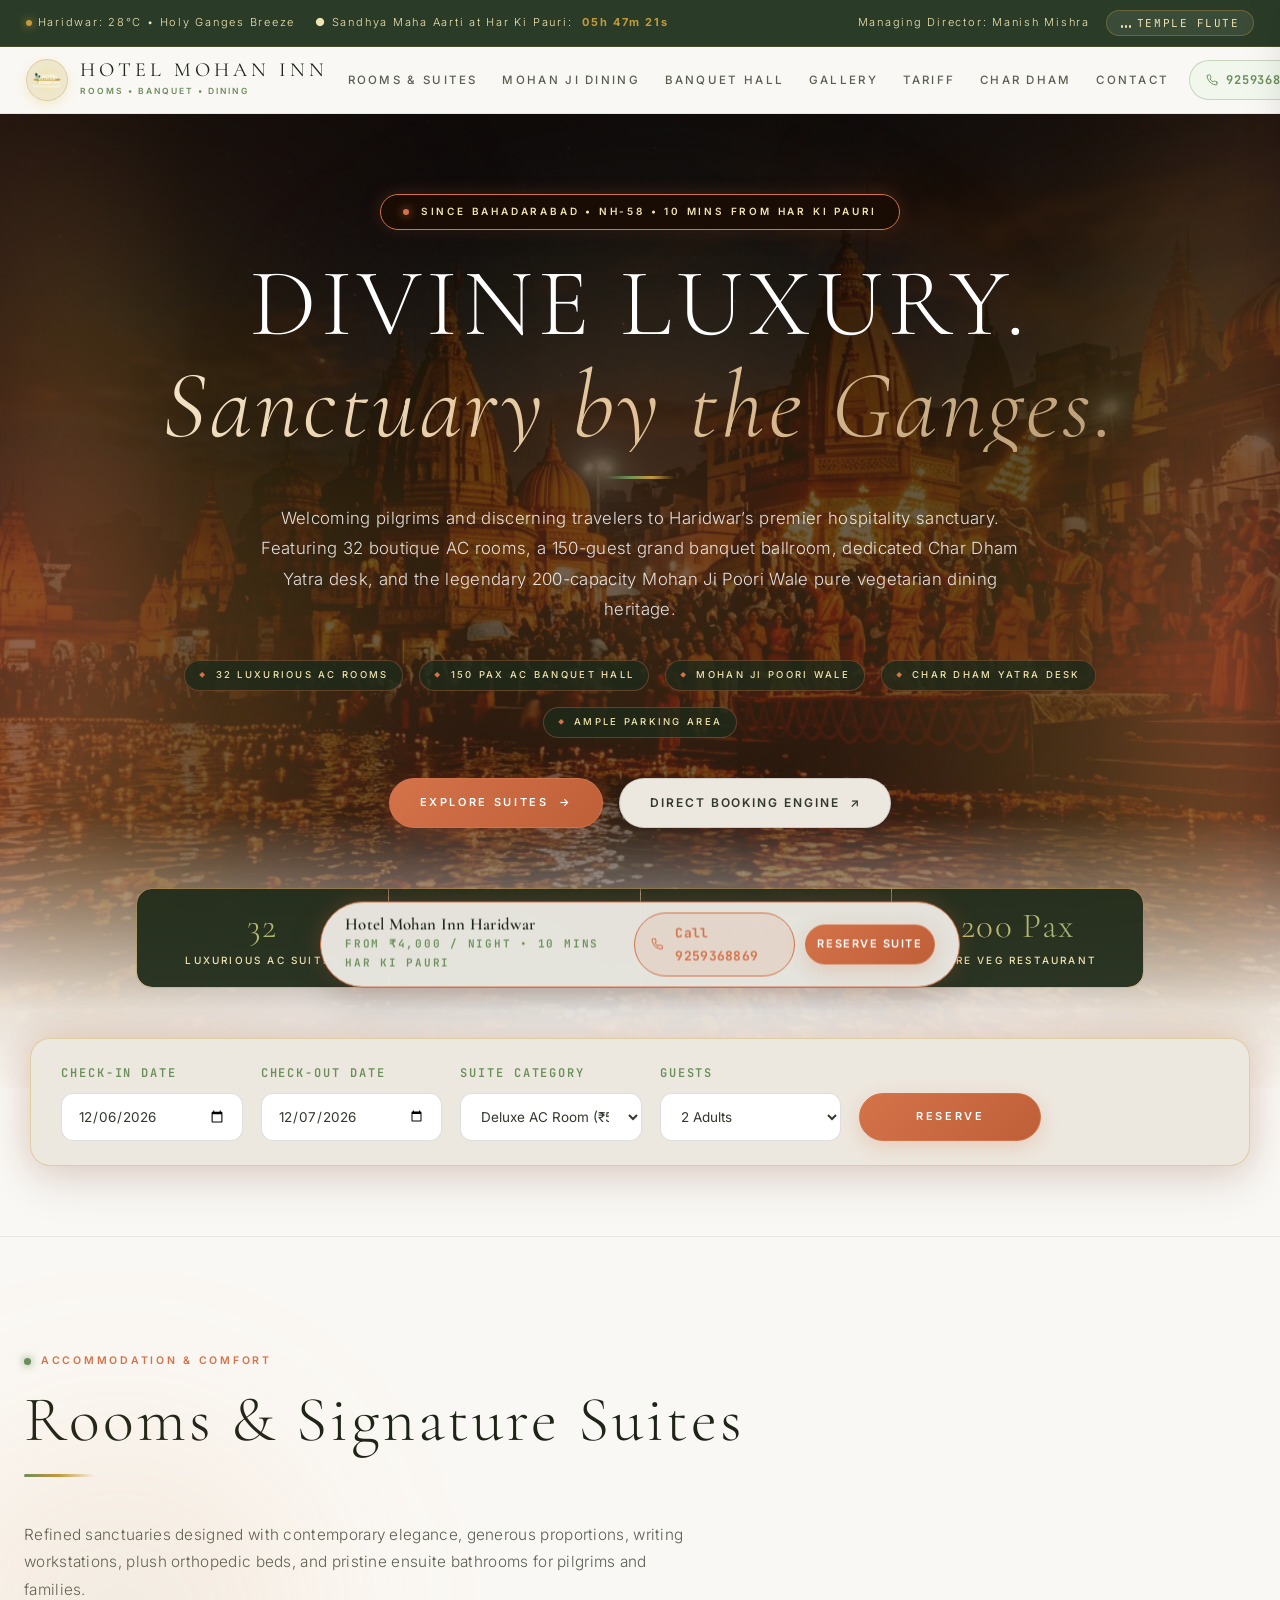
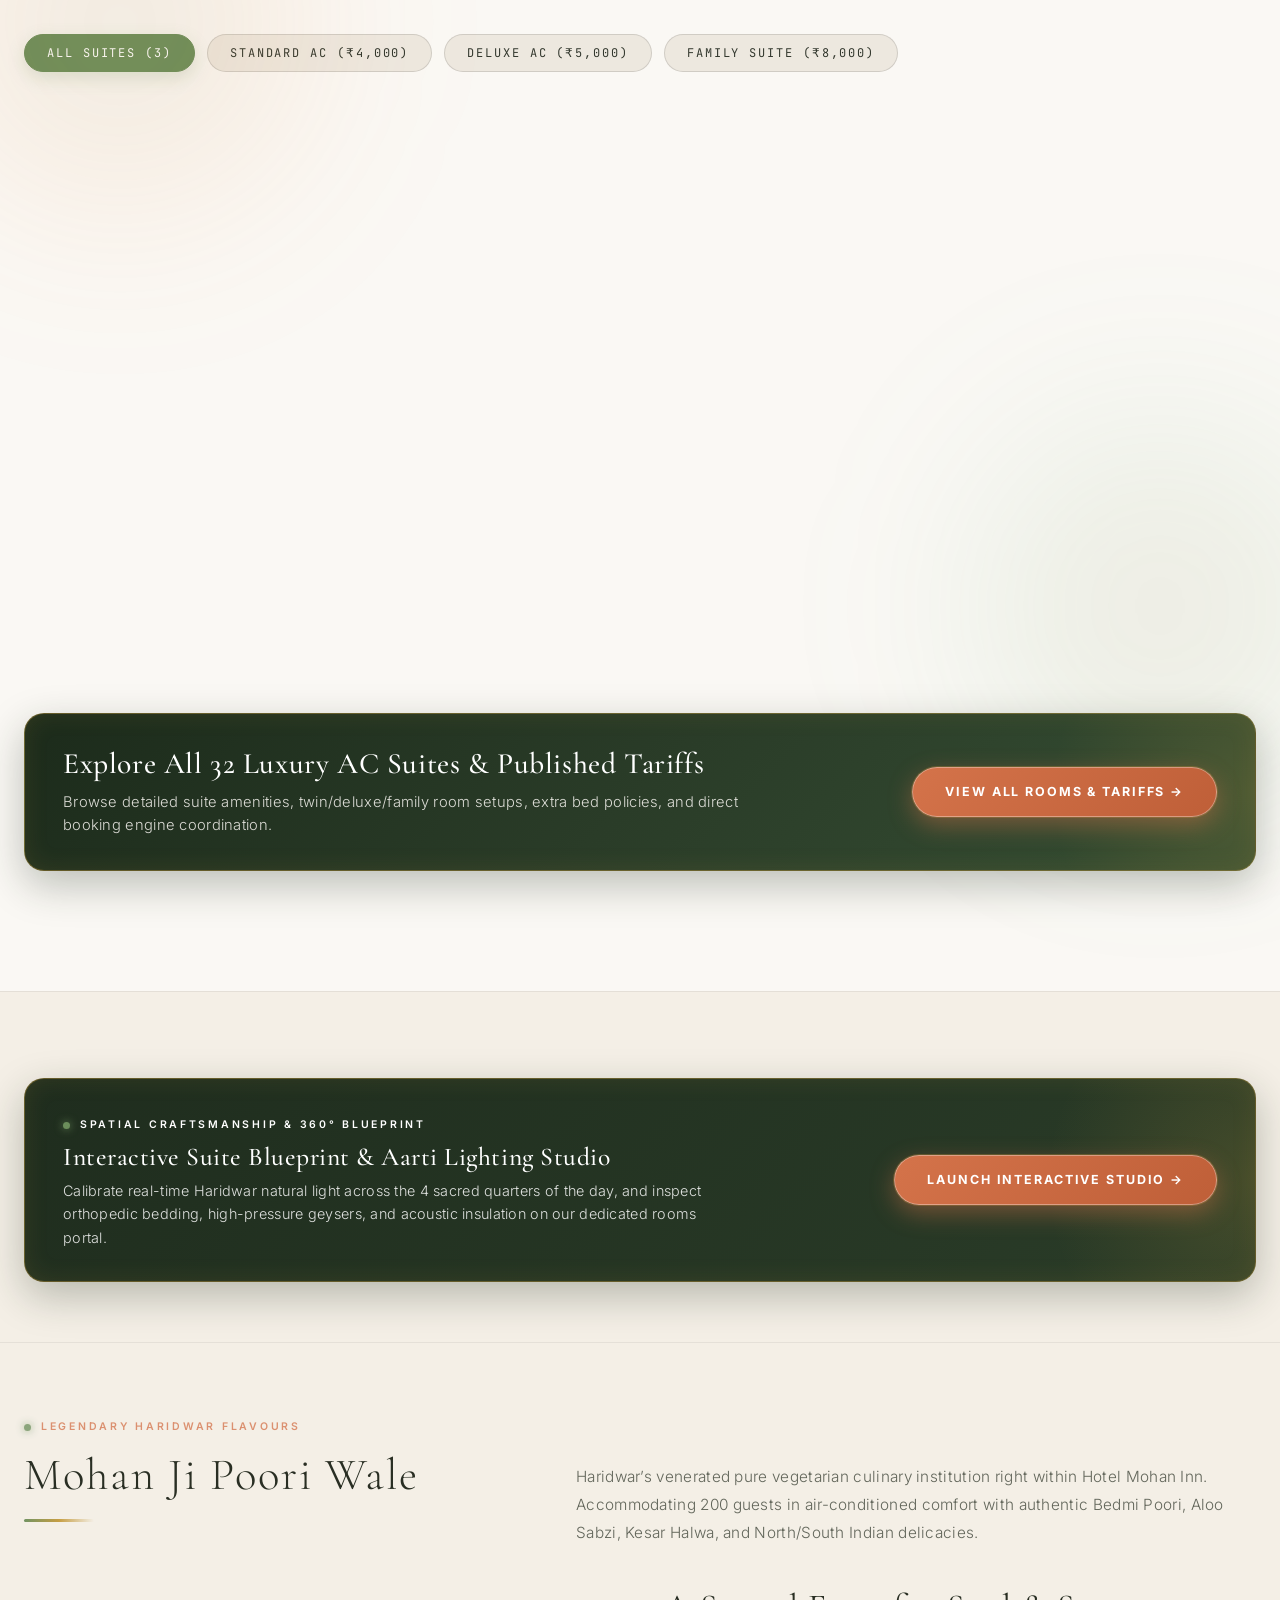
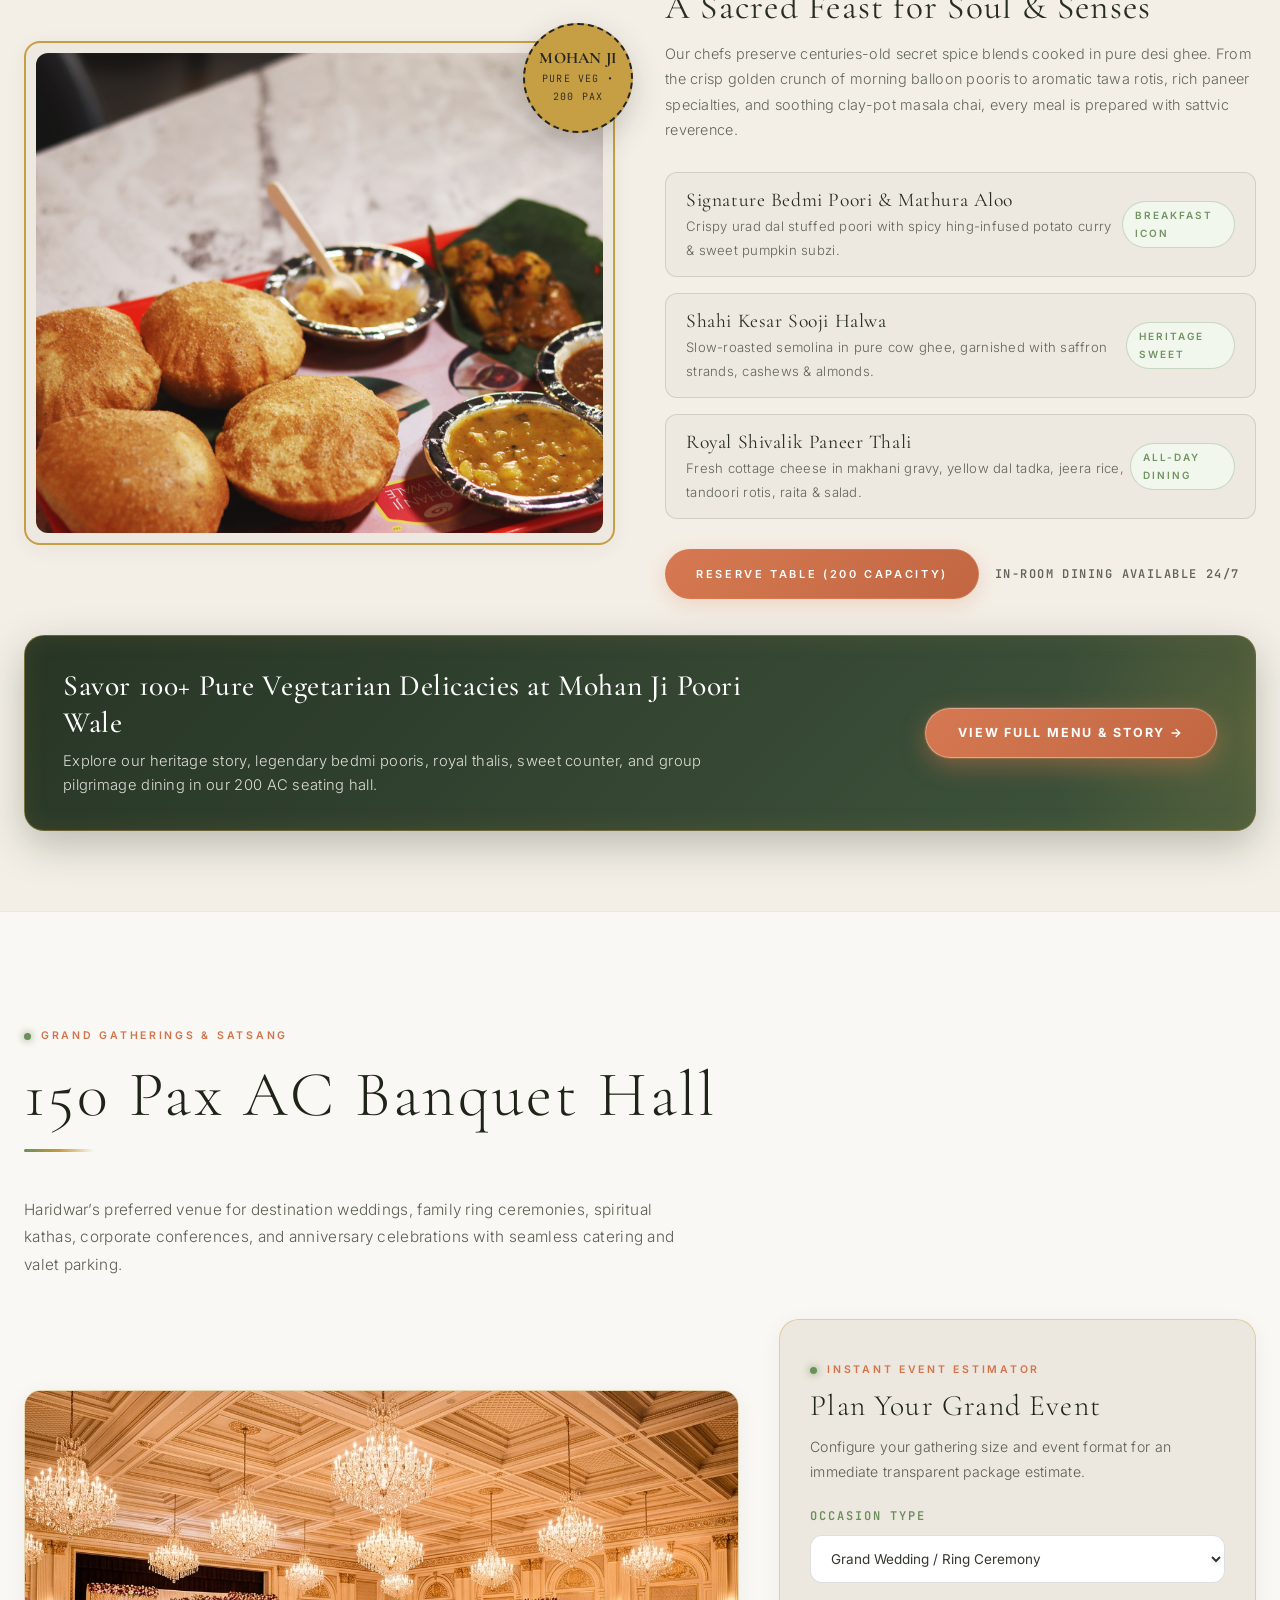
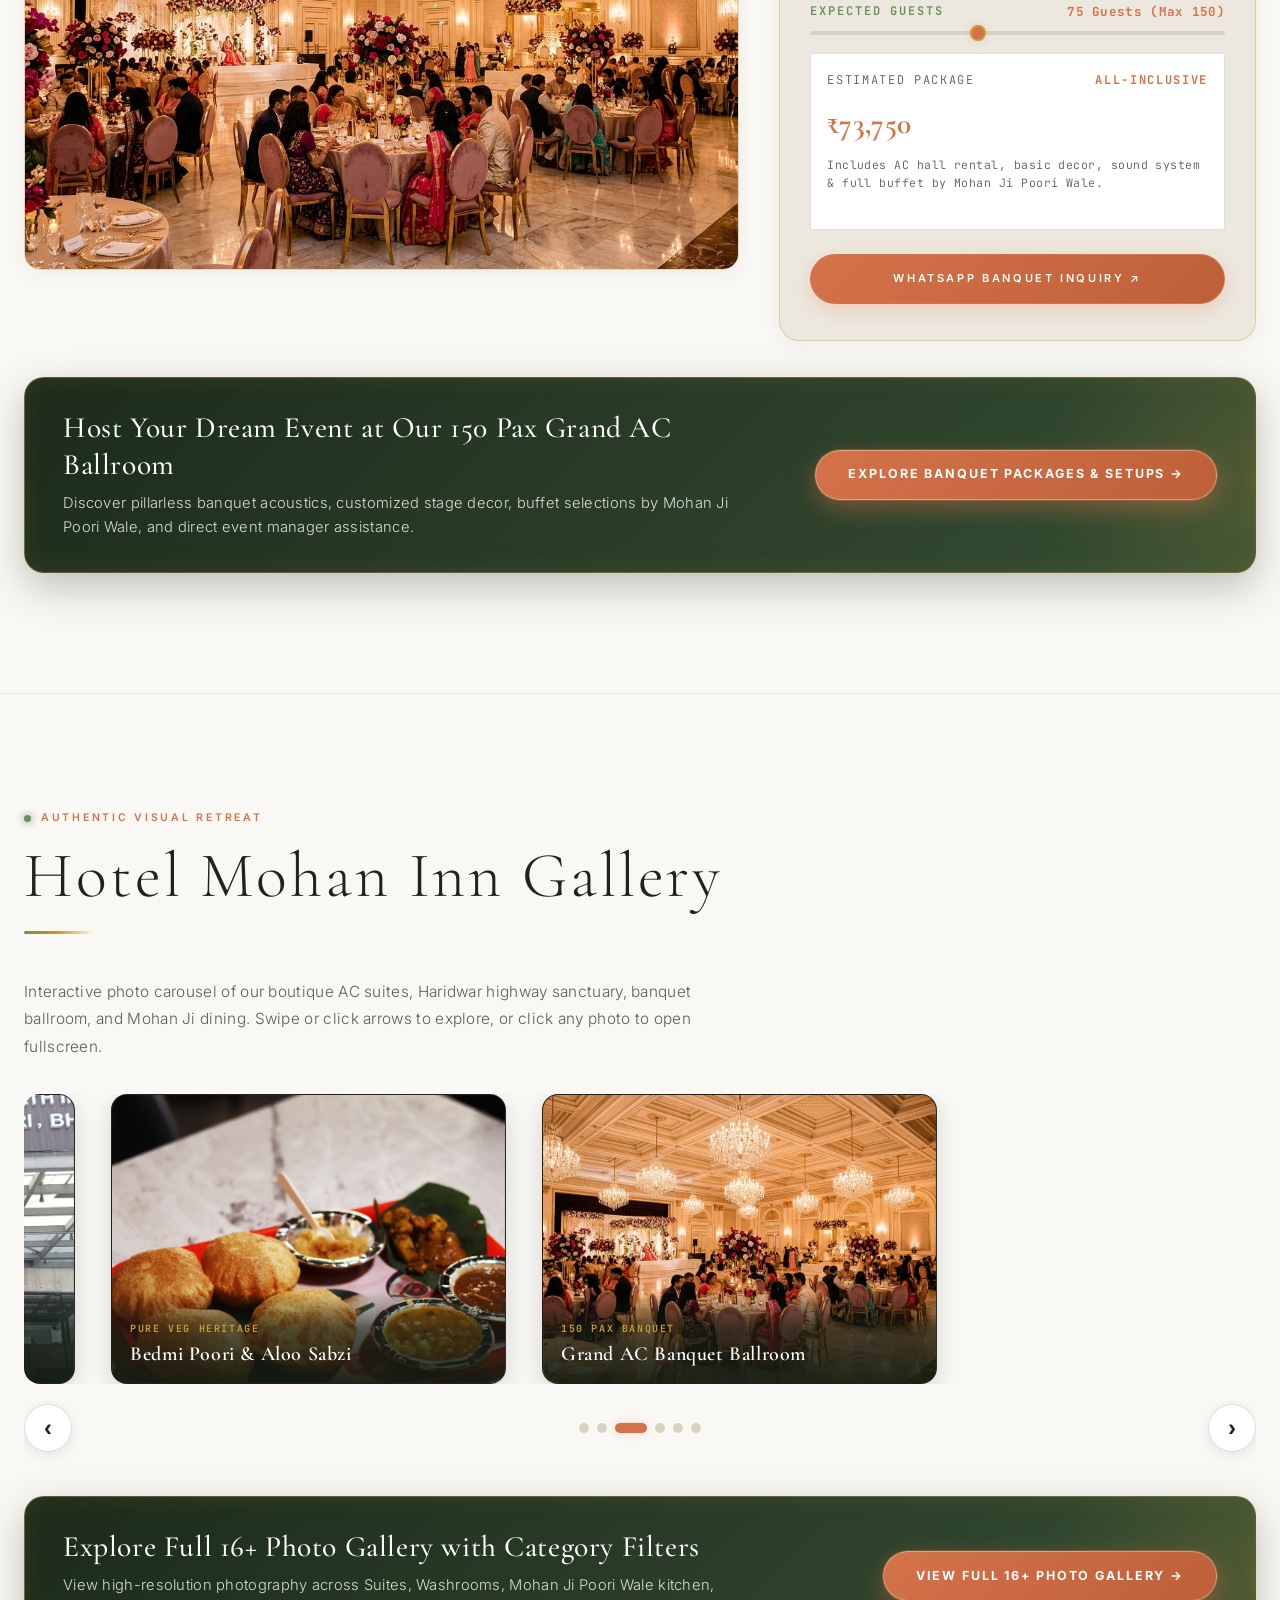
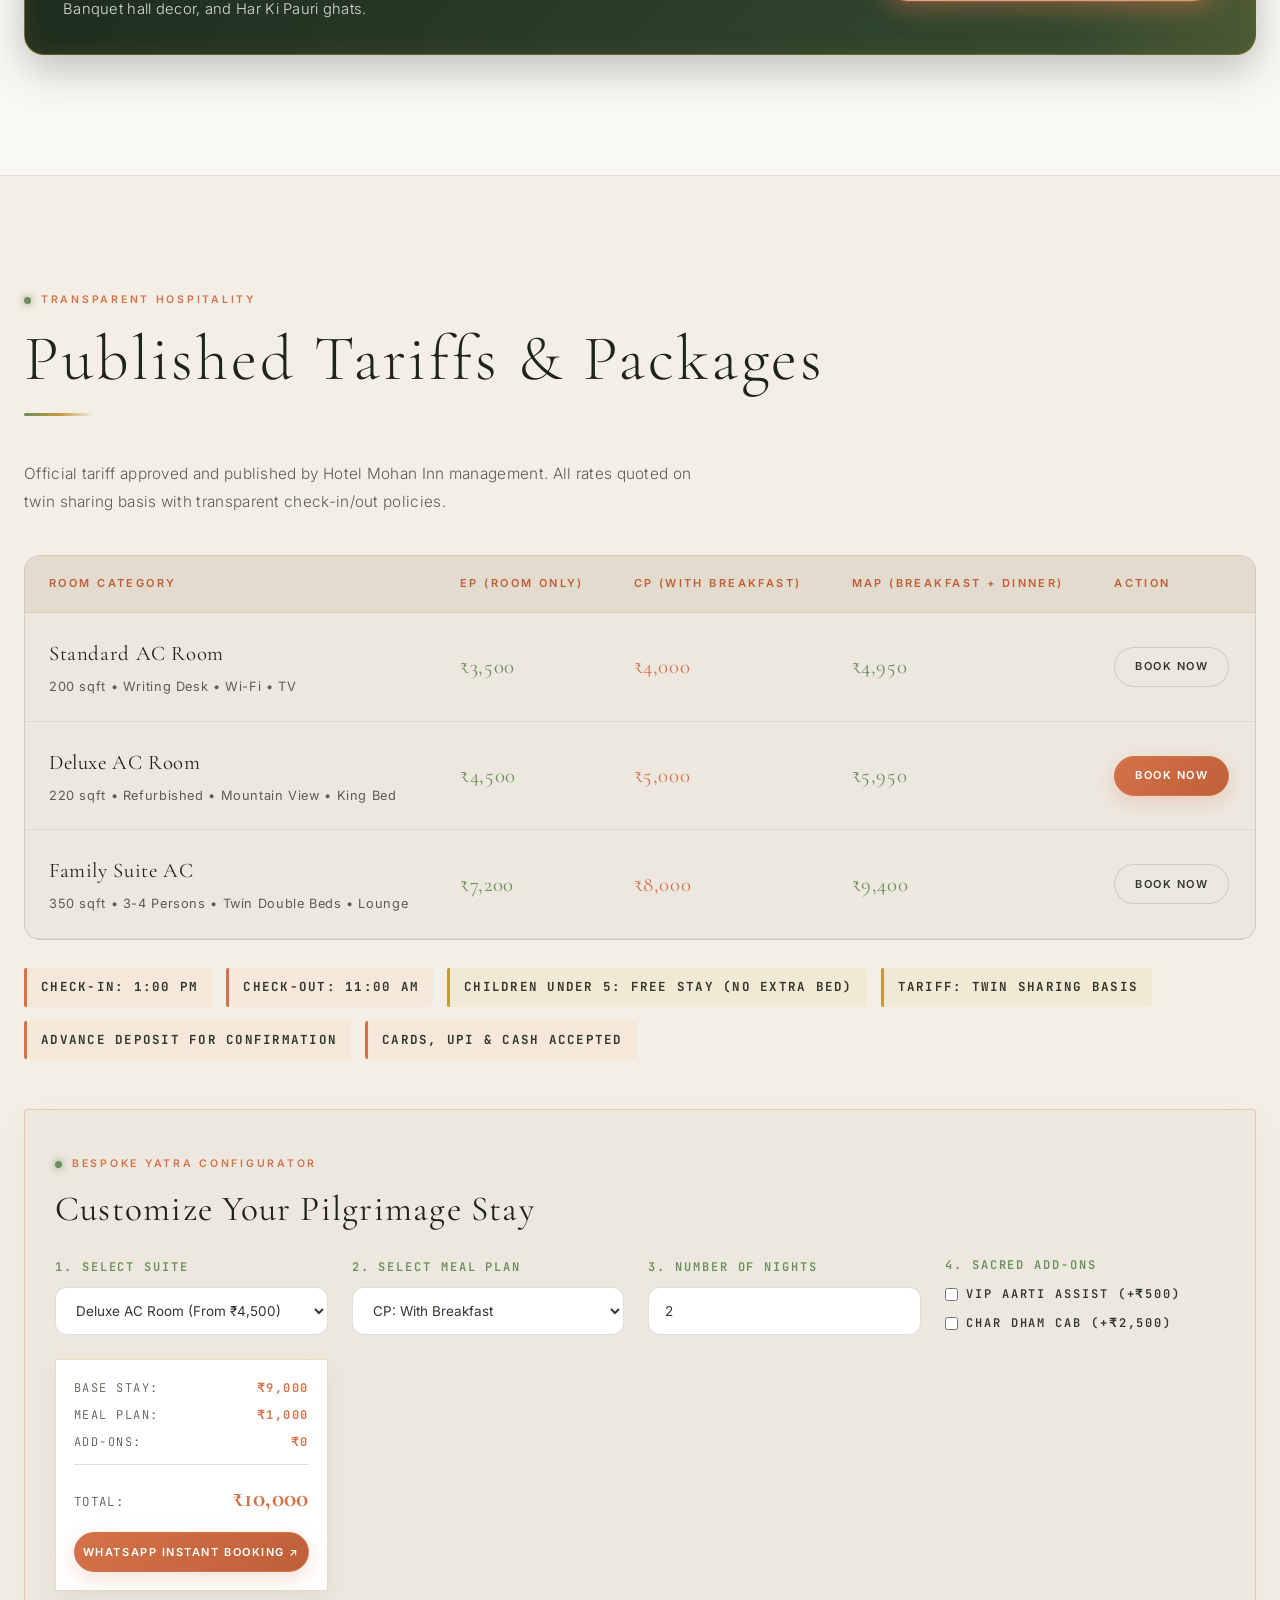
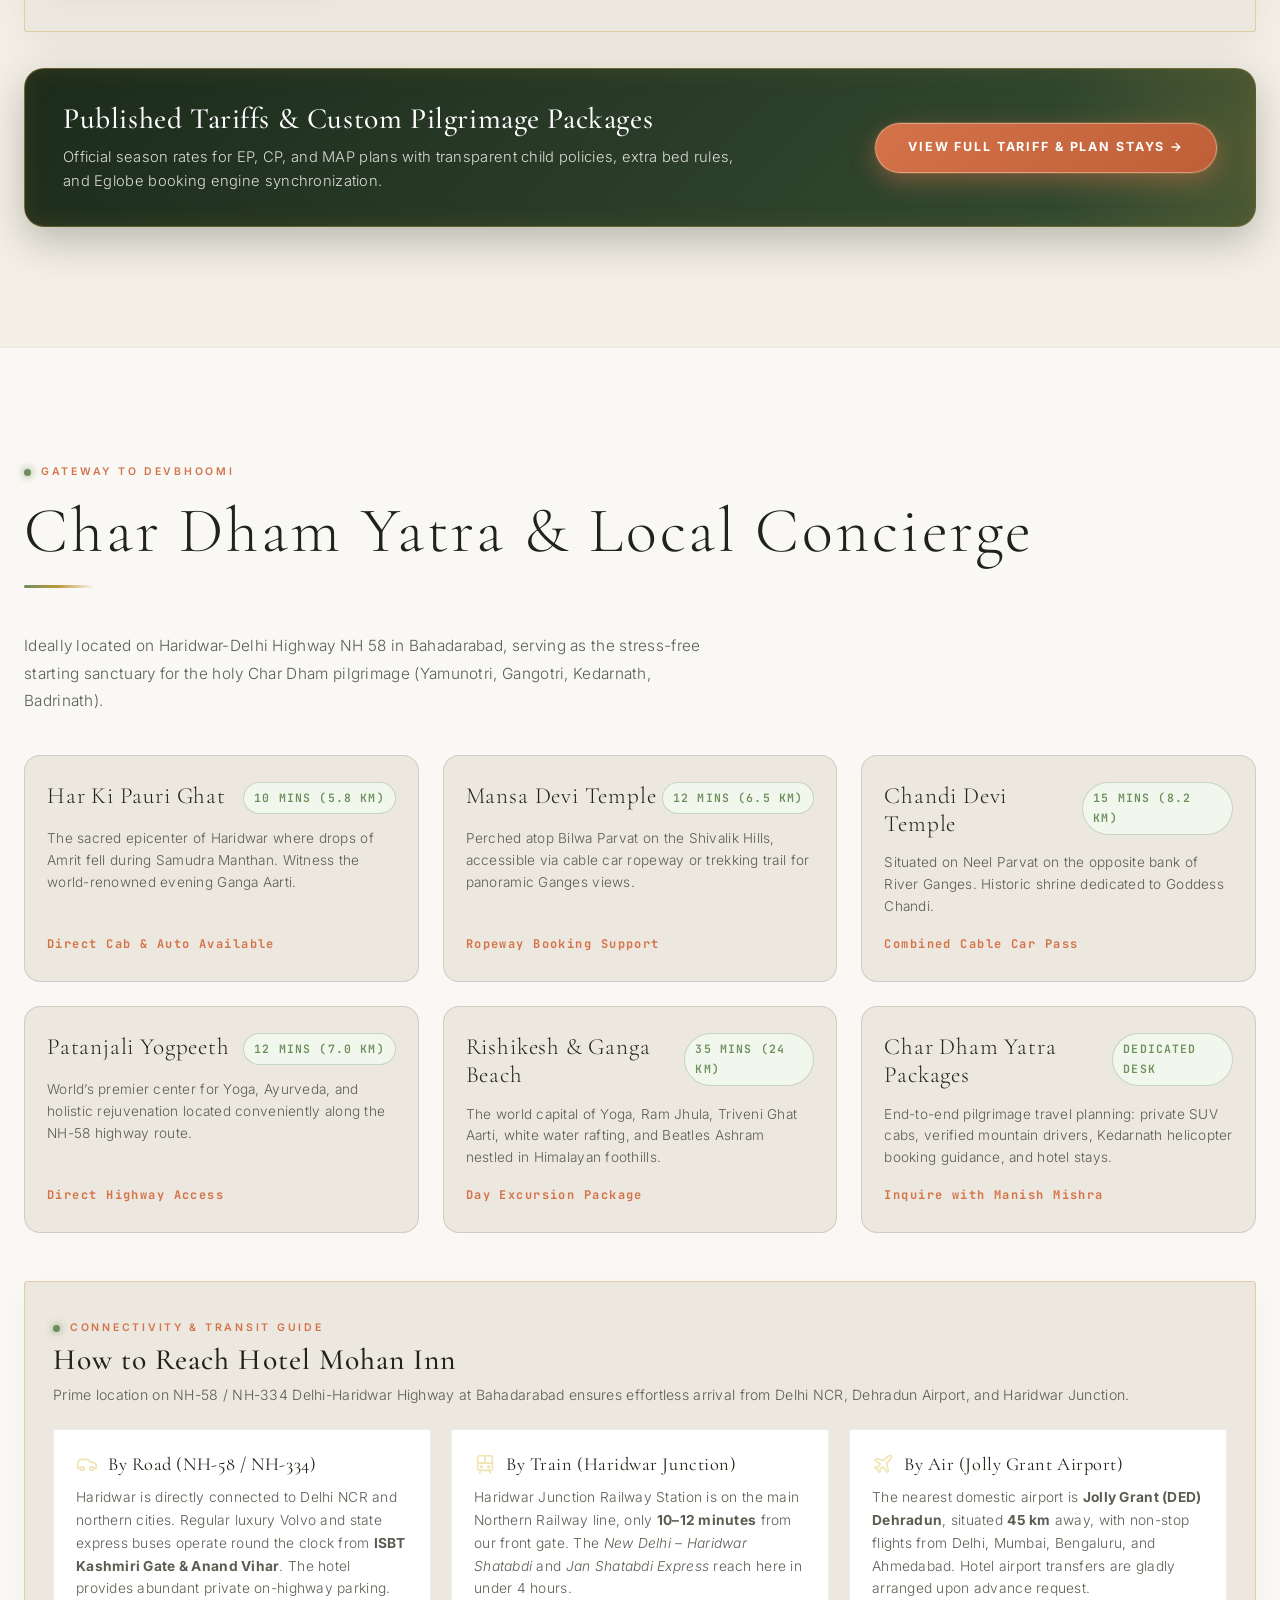
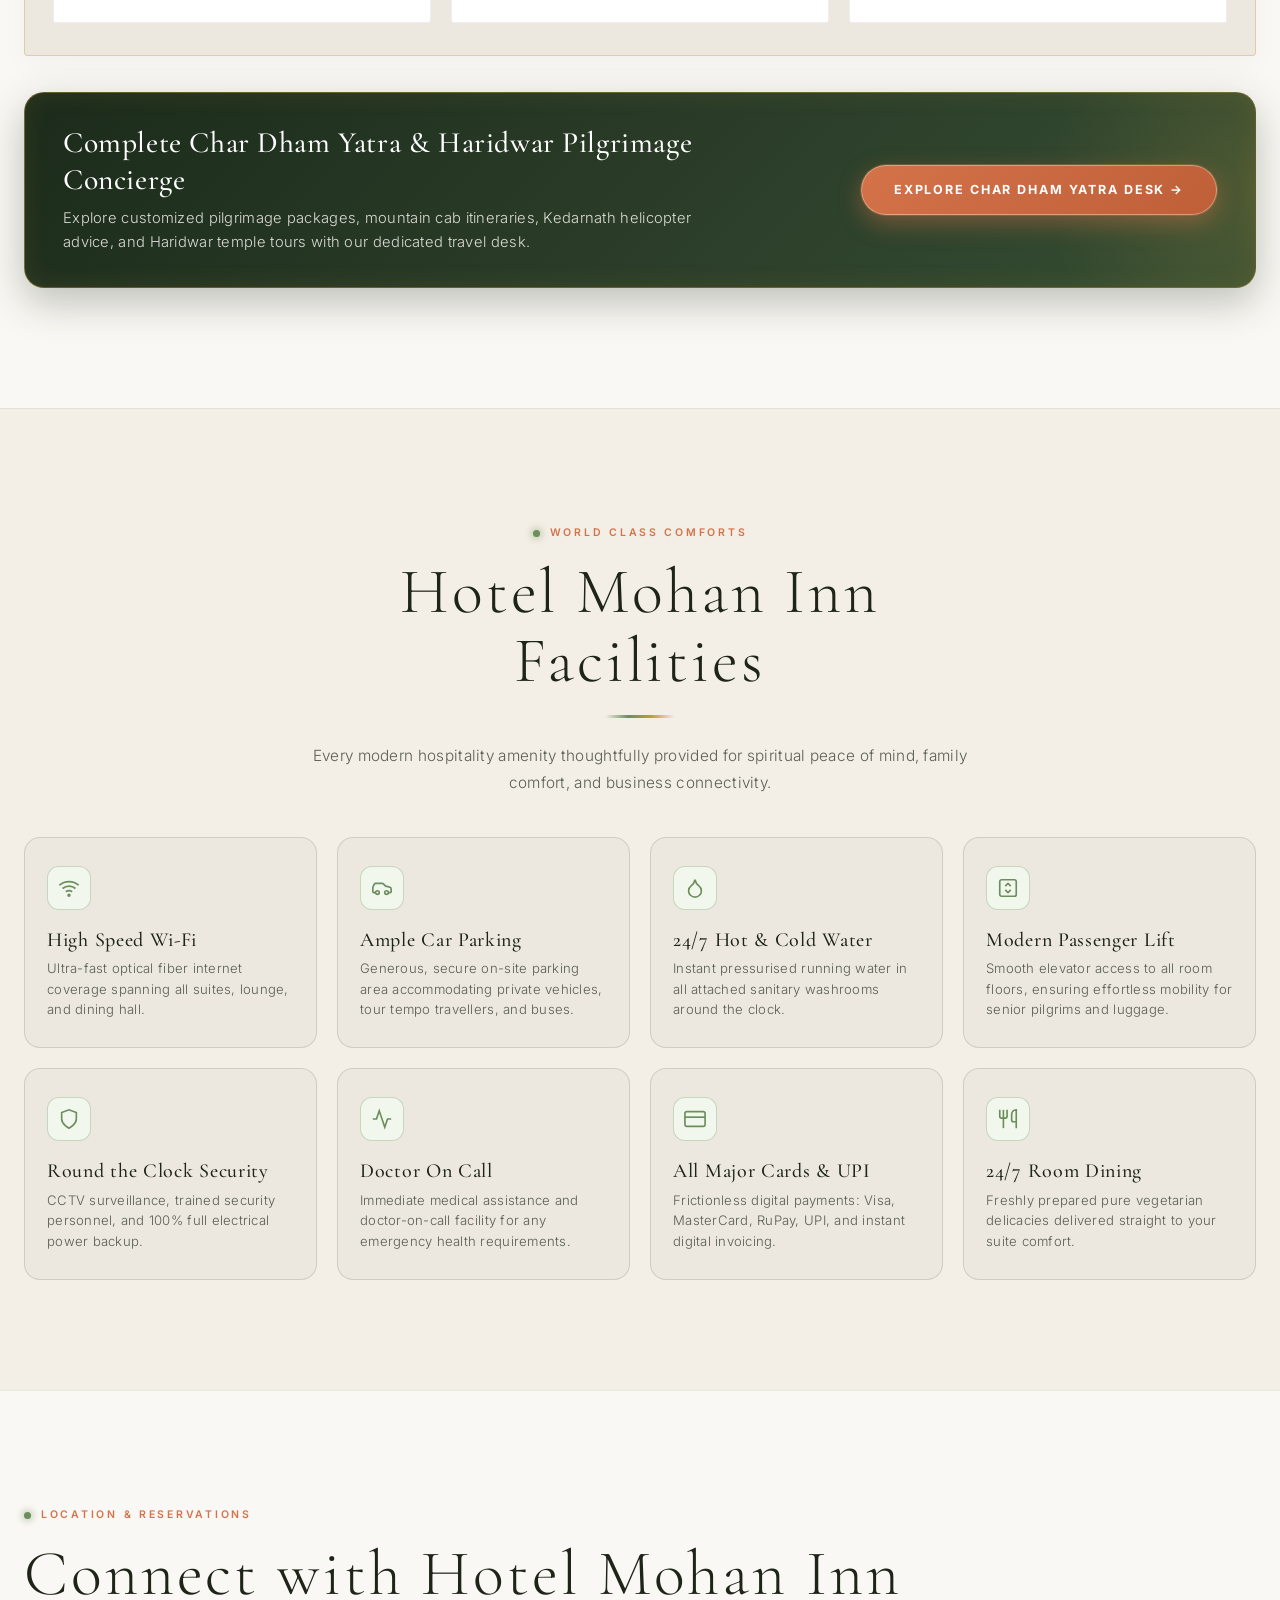
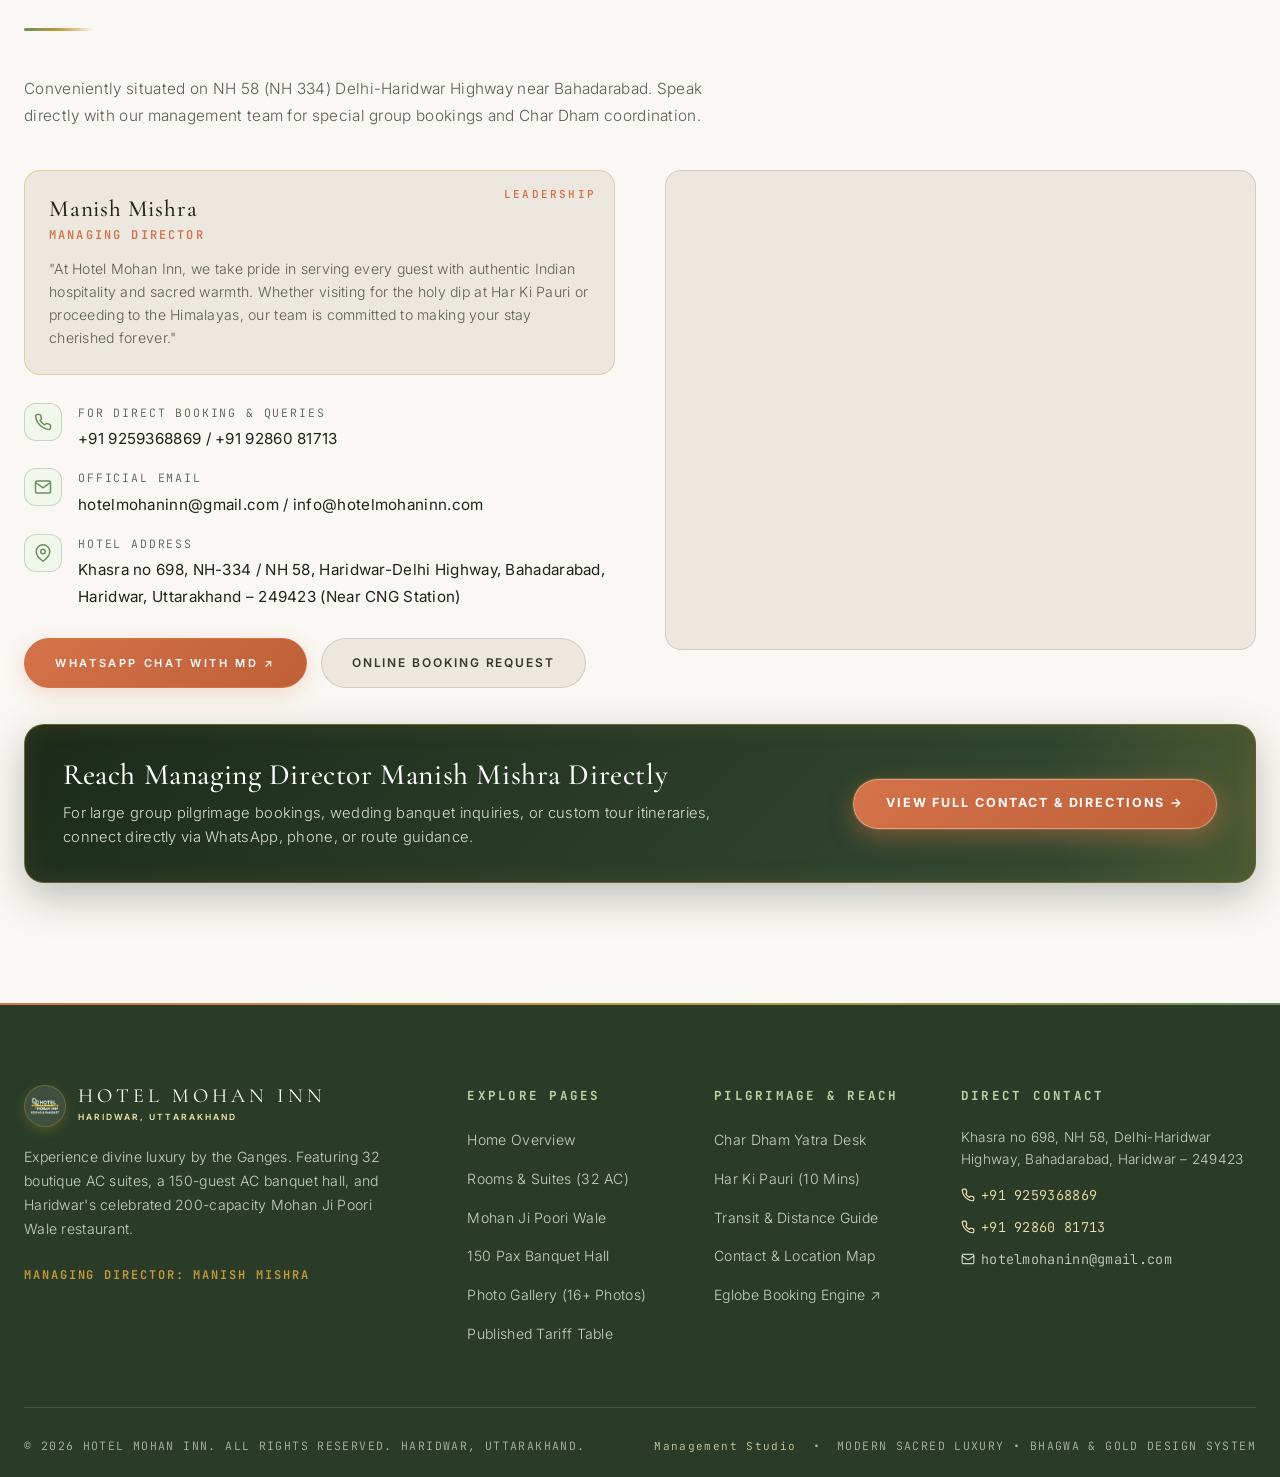
==== index.html @ 889a68f9 "style: luxury typography refinement, Cormorant weight updates, and v3.0 cache busters" ====
<!DOCTYPE html>
<html lang="en" class="scroll-smooth">
<head>
  <meta charset="UTF-8">
  <meta name="viewport" content="width=device-width, initial-scale=1.0, maximum-scale=5.0">
  <title>Hotel Mohan Inn | Luxury Rooms, Banquet & Mohan Ji Poori Wale, Haridwar</title>
  
  <meta name="description" content="Experience sacred luxury at Hotel Mohan Inn Haridwar on NH 58 Bahadarabad. 32 Luxurious AC Rooms, 150 Pax AC Banquet Hall, 200 Pax Mohan Ji Poori Wale Restaurant, Char Dham Yatra desk, 10 mins from Har Ki Pauri.">
  <meta name="keywords" content="Hotel Mohan Inn Haridwar, Haridwar Luxury Hotel, Mohan Ji Poori Wale, Banquet Hall Haridwar, Char Dham Yatra Package, Hotel near Har Ki Pauri, Haridwar Delhi Highway NH 58">
  <meta name="author" content="Hotel Mohan Inn">
  
  <!-- Open Graph / Social Sharing -->
  <meta property="og:type" content="website">
  <meta property="og:url" content="https://www.hotelmohaninn.com/">
  <meta property="og:title" content="Hotel Mohan Inn | Sacred Luxury Rooms & Banquet, Haridwar">
  <meta property="og:description" content="32 Luxury AC Rooms, 150 Pax Banquet Ballroom & Heritage Mohan Ji Poori Wale Restaurant. 10 Mins to Har Ki Pauri.">
  <meta property="og:image" content="assets/images/ganga_aarti_hero.jpg">
  
  <!-- Theme Color (Sacred Bhagwa & Gold) -->
  <meta name="theme-color" content="#FF7A28">
  <meta name="color-scheme" content="light">

  <!-- Favicon -->
  <link rel="shortcut icon" href="assets/images/img_logo.png" type="image/png">

  <!-- Google Fonts Preconnect & Styles -->
  <link rel="preconnect" href="https://fonts.googleapis.com">
  <link rel="preconnect" href="https://fonts.gstatic.com" crossorigin>
  <link href="https://fonts.googleapis.com/css2?family=Cormorant+Garamond:ital,wght@0,200;0,300;0,400;0,500;0,600;0,700;1,200;1,300;1,400;1,600&family=Inter:wght@200;300;400;500;600;700&family=JetBrains+Mono:wght@300;400;500;600&display=swap" rel="stylesheet">

  <!-- Stylesheet -->
  <link rel="stylesheet" href="css/style.css?v=3.0">

  <!-- JSON-LD Hotel Schema -->
  <script type="application/ld+json">
  {
    "@context": "https://schema.org",
    "@type": "Hotel",
    "name": "Hotel Mohan Inn",
    "image": "assets/images/ganga_aarti_hero.jpg",
    "telephone": ["+91-9259368869", "+91-9286081713"],
    "email": ["info@hotelmohaninn.com", "hotelmohaninn@gmail.com"],
    "address": {
      "@type": "PostalAddress",
      "streetAddress": "Khasra no 698, NH 58 / NH-334, Delhi-Haridwar Highway, Bahadarabad",
      "addressLocality": "Haridwar",
      "addressRegion": "Uttarakhand",
      "postalCode": "249423",
      "addressCountry": "IN"
    },
    "starRating": {
      "@type": "Rating",
      "ratingValue": "4.8"
    },
    "priceRange": "₹4000 - ₹8000",
    "checkinTime": "13:00",
    "checkoutTime": "11:00",
    "amenityFeature": [
      { "@type": "LocationFeatureSpecification", "name": "32 Luxurious AC Rooms" },
      { "@type": "LocationFeatureSpecification", "name": "150 Pax AC Banquet Hall" },
      { "@type": "LocationFeatureSpecification", "name": "200 Pax Mohan Ji Poori Wale Restaurant" },
      { "@type": "LocationFeatureSpecification", "name": "Char Dham Yatra Package & Travels Desk" },
      { "@type": "LocationFeatureSpecification", "name": "10 Minutes to Har Ki Pauri" },
      { "@type": "LocationFeatureSpecification", "name": "Ample Car Parking Area" },
      { "@type": "LocationFeatureSpecification", "name": "High Speed Wi-Fi & 24/7 Hot Water" }
    ]
  }
  </script>
</head>
<body>

  <!-- Kinetic Top Scroll Indicator -->
  <div id="scroll-progress" aria-hidden="true"></div>


  <!-- Background Canvas -->
  <canvas id="particles-canvas" aria-hidden="true"></canvas>

  <!-- Top Announcement Bar (Deep Temple Teak & Antique Gold) -->
  <div class="header-topbar">
    <div class="container">
      <div class="topbar-info">
        <span class="topbar-ticker-item">
          <span class="indicator"></span>
          <span id="topbar-ticker-text">Haridwar: 28°C • Holy Ganges Breeze</span>
        </span>
        <span class="topbar-ticker-item">
          ● Sandhya Maha Aarti at Har Ki Pauri: <strong id="aarti-countdown" class="text-gold" style="margin-left:4px;">03h 45m 12s</strong>
        </span>
      </div>
      <div class="topbar-right">
        <span id="topbar-director-display">Managing Director: Manish Mishra</span>
        <button id="audio-toggle-btn" class="audio-toggle-btn" aria-label="Toggle Temple Flute Soundscape">
          <span class="audio-equalizer">
            <span></span><span></span><span></span>
          </span>
          <span class="audio-label">Temple Flute</span>
        </button>
      </div>
    </div>
  </div>

  <!-- Main Luxury Navbar -->
  <header class="luxury-navbar">
    <div class="container">
      <div class="navbar-inner">
        <!-- Logo Brand -->
        <a href="#hero" class="brand-link" id="brand-logo-link">
          <div class="brand-symbol-wrap">
            <img src="assets/images/img_logo.png" alt="Hotel Mohan Inn Logo" width="34" height="34">
          </div>
          <div class="brand-text-col">
            <span class="brand-title">HOTEL MOHAN INN</span>
            <span class="brand-subtitle">ROOMS • BANQUET • DINING</span>
          </div>
        </a>

        <!-- Desktop Navigation Links -->
        <nav class="nav-links-desktop" aria-label="Primary Navigation">
          <a href="rooms.html" class="nav-item-link">Rooms & Suites</a>
          <a href="dining.html" class="nav-item-link">Mohan Ji Dining</a>
          <a href="banquet.html" class="nav-item-link">Banquet Hall</a>
          <a href="#gallery" class="nav-item-link">Gallery</a>
          <a href="rooms.html#tariff" class="nav-item-link">Tariff</a>
          <a href="yatra.html" class="nav-item-link">Char Dham</a>
          <a href="contact.html" class="nav-item-link">Contact</a>
        </nav>

        <!-- Navbar CTAs (Sacred Bhagwa & Antique Gold) -->
        <div class="nav-actions">
          <a href="tel:9259368869" class="nav-phone-link" aria-label="Call Hotel Mohan Inn">
            <svg width="12" height="12" viewBox="0 0 24 24" fill="none" stroke="currentColor" stroke-width="2" stroke-linecap="round" stroke-linejoin="round">
              <path d="M22 16.92v3a2 2 0 0 1-2.18 2 19.79 19.79 0 0 1-8.63-3.07 19.5 19.5 0 0 1-6-6 19.79 19.79 0 0 1-3.07-8.67A2 2 0 0 1 4.11 2h3a2 2 0 0 1 2 1.72 12.84 12.84 0 0 0 .7 2.81 2 2 0 0 1-.45 2.11L8.09 9.91a16 16 0 0 0 6 6l1.27-1.27a2 2 0 0 1 2.11-.45 12.84 12.84 0 0 0 2.81.7A2 2 0 0 1 22 16.92z"/>
            </svg>
            <span>9259368869</span>
          </a>
          <button class="btn-bhagwa-primary btn-brass-small open-reserve-modal-btn" id="nav-reserve-btn">
            Reserve Suite
          </button>
          <button class="mobile-nav-toggle" aria-label="Toggle navigation menu" aria-expanded="false">
            <svg width="22" height="22" viewBox="0 0 24 24" fill="none" stroke="currentColor" stroke-width="1.8">
              <line x1="3" y1="12" x2="21" y2="12"></line>
              <line x1="3" y1="6" x2="21" y2="6"></line>
              <line x1="3" y1="18" x2="21" y2="18"></line>
            </svg>
          </button>
        </div>
      </div>    </div>
  </header>

  <!-- Mobile Nav Backdrop -->
  <div id="mobile-nav-backdrop" class="mobile-nav-backdrop" aria-hidden="true"></div>

  <!-- Right-Side Sliding Mobile Drawer -->
  <nav id="mobile-drawer" class="mobile-drawer" aria-label="Mobile Navigation" aria-hidden="true">
    <div class="mobile-drawer-header">
      <div class="mobile-drawer-brand">
        <img src="assets/images/img_logo.png" alt="Hotel Mohan Inn" width="32" height="32">
        <div>
          <div class="mobile-drawer-brand-name">HOTEL MOHAN INN</div>
          <div class="mobile-drawer-brand-sub">HARIDWAR &bull; LUXURY STAYS</div>
        </div>
      </div>
      <button id="mobile-drawer-close" class="mobile-drawer-close" aria-label="Close navigation menu">
        <svg width="20" height="20" viewBox="0 0 24 24" fill="none" stroke="currentColor" stroke-width="2" stroke-linecap="round"><line x1="18" y1="6" x2="6" y2="18"></line><line x1="6" y1="6" x2="18" y2="18"></line></svg>
      </button>
    </div>
    <div class="mobile-drawer-body">
      <div class="mobile-drawer-section-label">PAGES</div>
      <a href="rooms.html" class="mobile-drawer-link">Rooms &amp; Suites</a>
      <a href="dining.html" class="mobile-drawer-link">Mohan Ji Poori Wale</a>
      <a href="banquet.html" class="mobile-drawer-link">150 Pax Banquet</a>
      <a href="gallery.html" class="mobile-drawer-link">Photo Gallery</a>
      <a href="rooms.html#tariff" class="mobile-drawer-link">Tariff &amp; Pricing</a>
      <a href="yatra.html" class="mobile-drawer-link">Char Dham Yatra Desk</a>
      <a href="contact.html" class="mobile-drawer-link">Contact &amp; Location</a>
    </div>
    <div class="mobile-drawer-footer">
      <a href="tel:9259368869" class="mobile-drawer-call-btn">
        <svg width="14" height="14" viewBox="0 0 24 24" fill="none" stroke="currentColor" stroke-width="2" stroke-linecap="round"><path d="M22 16.92v3a2 2 0 0 1-2.18 2 19.79 19.79 0 0 1-8.63-3.07 19.5 19.5 0 0 1-6-6 19.79 19.79 0 0 1-3.07-8.67A2 2 0 0 1 4.11 2h3a2 2 0 0 1 2 1.72 12.84 12.84 0 0 0 .7 2.81 2 2 0 0 1-.45 2.11L8.09 9.91a16 16 0 0 0 6 6l1.27-1.27a2 2 0 0 1 2.11-.45 12.84 12.84 0 0 0 2.81.7A2 2 0 0 1 22 16.92z"/></svg>
        Call: 9259368869
      </a>
      <a href="https://hotels.eglobe-solutions.com/hotelmohaninn/booking/hotels/hotel-mohan-inn-haridwar" target="_blank" rel="noopener noreferrer" class="btn-bhagwa-primary mobile-drawer-book-btn">Book Now &#x2197;</a>
    </div>
  </nav>

  <!-- Hero Section -->
  <section class="hero-section" id="hero">
    <div class="hero-bg-layer">
      <img src="assets/images/ganga_aarti_hero.jpg" alt="Haridwar Ganga Aarti at Twilight" class="hero-bg-image">
      <div class="hero-overlay-gradient"></div>
      <div class="hero-overlay-linear"></div>
      <div class="hero-side-glow-left"></div>
      <div class="hero-side-glow-right"></div>
      <div class="hero-glow-orb"></div>
    </div>

    <div class="container">
      <div class="hero-content">
        <div class="hero-badge-pill">
          <span class="hero-badge-dot"></span>
          <span id="hero-badge-text">SINCE BAHADARABAD • NH-58 • 10 MINS FROM HAR KI PAURI</span>
        </div>

        <h1 class="hero-headline">
          <span id="hero-headline-main">DIVINE LUXURY.</span>
          <span class="hero-gold-text italic-line" id="hero-headline-sub">Sanctuary by the Ganges.</span>
        </h1>

        <div class="hairline-brass center"></div>

        <p class="hero-subtext" id="hero-subtext-display">
          Welcoming pilgrims and discerning travelers to Haridwar’s premier hospitality sanctuary. Featuring 32 boutique AC rooms, a 150-guest grand banquet ballroom, dedicated Char Dham Yatra desk, and the legendary 200-capacity Mohan Ji Poori Wale pure vegetarian dining heritage.
        </p>

        <div class="hero-features-chips">
          <span class="feature-chip">32 Luxurious AC Rooms</span>
          <span class="feature-chip">150 Pax AC Banquet Hall</span>
          <span class="feature-chip">Mohan Ji Poori Wale</span>
          <span class="feature-chip">Char Dham Yatra Desk</span>
          <span class="feature-chip">Ample Parking Area</span>
        </div>

        <div class="hero-cta-group">
          <a href="#suites" class="btn-bhagwa-primary" id="hero-explore-suites-btn">
            Explore Suites
            <span>→</span>
          </a>
          <a href="https://hotels.eglobe-solutions.com/hotelmohaninn/booking/hotels/hotel-mohan-inn-haridwar" target="_blank" rel="noopener noreferrer" class="btn-brass-ghost" id="hero-online-engine-btn">
            Direct Booking Engine
            <span>↗</span>
          </a>
        </div>

        <!-- Metrics Strip -->
        <div class="hero-metrics-strip">
          <div class="metric-cell">
            <div class="metric-number">32</div>
            <div class="metric-label">Luxurious AC Suites</div>
          </div>
          <div class="metric-cell">
            <div class="metric-number">150 Pax</div>
            <div class="metric-label">Grand Banquet Hall</div>
          </div>
          <div class="metric-cell">
            <div class="metric-number">10 Mins</div>
            <div class="metric-label">To Har Ki Pauri Ghat</div>
          </div>
          <div class="metric-cell">
            <div class="metric-number">200 Pax</div>
            <div class="metric-label">Pure Veg Restaurant</div>
          </div>
        </div>
      </div>
    </div>
  </section>

  <!-- Quick Booking Search Widget Bar -->
  <div class="container" style="position: relative; z-index: 25;">
    <div class="booking-widget-bar" id="booking-quick-bar">
      <form id="hero-quick-booking-form" class="booking-form-grid" action="https://hotels.eglobe-solutions.com/hotelmohaninn/booking/hotels/hotel-mohan-inn-haridwar" method="GET" target="_blank">
        <div class="input-field-group">
          <label for="bar-checkin">Check-In Date</label>
          <input type="date" id="bar-checkin" name="checkIn" class="custom-input" required>
        </div>

        <div class="input-field-group">
          <label for="bar-checkout">Check-Out Date</label>
          <input type="date" id="bar-checkout" name="ch_out" class="custom-input" required>
        </div>

        <div class="input-field-group">
          <label for="bar-roomtype">Suite Category</label>
          <select id="bar-roomtype" name="roomType" class="custom-select">
            <option value="standard">Standard AC Room (₹4,000)</option>
            <option value="deluxe" selected>Deluxe AC Room (₹5,000)</option>
            <option value="family">Family Suite AC (₹8,000)</option>
          </select>
        </div>

        <div class="input-field-group">
          <label for="bar-guests">Guests</label>
          <select id="bar-guests" name="adults" class="custom-select">
            <option value="1">1 Adult</option>
            <option value="2" selected>2 Adults</option>
            <option value="3">3 Adults</option>
            <option value="4">4+ Adults (Family)</option>
          </select>
        </div>

        <button type="submit" class="btn-bhagwa-primary" style="height: 44px; width: 100%;" id="quick-check-rates-btn">
          Reserve
        </button>
      </form>
    </div>
  </div>

  <!-- Section 1: Luxury Suites & Rooms Collection -->
  <section class="luxury-section" id="suites" data-primary="true">
    <div class="section-bg-ambient">
      <div class="ambient-orb-left"></div>
      <div class="ambient-orb-right"></div>
    </div>

    <div class="container">
      <div style="display: flex; justify-content: space-between; align-items: flex-end; flex-wrap: wrap; gap: 20px; margin-bottom: 30px;">
        <div>
          <span class="section-eyebrow">ACCOMMODATION & COMFORT</span>
          <h2 class="section-title">Rooms & Signature Suites</h2>
          <div class="hairline-brass"></div>
        </div>
        <p class="section-desc">
          Refined sanctuaries designed with contemporary elegance, generous proportions, writing workstations, plush orthopedic beds, and pristine ensuite bathrooms for pilgrims and families.
        </p>
      </div>

      <!-- Filter Tabs -->
      <div class="rooms-filter-nav">
        <button class="filter-btn active" data-filter="all">All Suites (3)</button>
        <button class="filter-btn" data-filter="standard">Standard AC (₹4,000)</button>
        <button class="filter-btn" data-filter="deluxe">Deluxe AC (₹5,000)</button>
        <button class="filter-btn" data-filter="family">Family Suite (₹8,000)</button>
      </div>

      <!-- Rooms Grid -->
      <div class="rooms-grid">
        <!-- Room 1: Standard AC Room -->
        <article class="room-card" data-category="standard">
          <div class="room-card-media">
            <img src="assets/images/hotel_room_twin.jpg" alt="Standard AC Twin Room at Hotel Mohan Inn" class="room-card-img" loading="lazy">
            <span class="room-tag-badge">CP PLAN AVAILABLE</span>
            <div class="room-price-badge" id="card-price-standard">
              ₹4,000<small>/ Night</small>
            </div>
          </div>
          <div class="room-card-body">
            <h3 class="room-type-title">Standard AC Room</h3>
            <div class="room-compact-pills">
              <span class="room-pill">1–2 Guests</span>
              <span class="room-pill">200 sqft</span>
              <span class="room-pill">Free 5G Wi-Fi</span>
            </div>
            <p class="room-card-teaser">
              Peaceful, comfortable stay with orthopedic twin/single beds, writing desk, and attached bath.
            </p>
            <button type="button" class="btn-room-more-info" aria-expanded="false" aria-controls="room-details-standard">
              <span class="more-info-label">More Info</span>
              <svg class="chevron-icon" width="13" height="13" viewBox="0 0 24 24" fill="none" stroke="currentColor" stroke-width="2.5" stroke-linecap="round"><polyline points="6 9 12 15 18 9"></polyline></svg>
            </button>
            <div class="room-card-expanded-content" id="room-details-standard">
              <div class="room-expanded-inner">
                <p class="room-card-desc" id="card-desc-standard">
                  Exceptional comfort spanning 200 sqft. Features a dedicated solid-wood writing desk, seating lounge, high-speed Wi-Fi, LED television, and in-room tea/coffee amenities.
                </p>
                <div class="room-specs-list">
                  <div class="room-spec-item">
                    <svg viewBox="0 0 24 24" fill="none" stroke="currentColor" stroke-width="2"><path d="M20 21v-2a4 4 0 0 0-4-4H8a4 4 0 0 0-4 4v2"/><circle cx="12" cy="7" r="4"/></svg>
                    <span>1–2 Guests</span>
                  </div>
                  <div class="room-spec-item">
                    <svg viewBox="0 0 24 24" fill="none" stroke="currentColor" stroke-width="2"><path d="M2 4v16"/><path d="M2 8h18a2 2 0 0 1 2 2v10"/><path d="M2 17h20"/><path d="M6 8v9"/></svg>
                    <span>Twin / Single Beds</span>
                  </div>
                  <div class="room-spec-item">
                    <svg viewBox="0 0 24 24" fill="none" stroke="currentColor" stroke-width="2"><path d="M5 12.55a11 11 0 0 1 14.08 0"/><path d="M1.42 9a16 16 0 0 1 21.16 0"/><circle cx="12" cy="20" r="1"/></svg>
                    <span>Free 5G Wi-Fi</span>
                  </div>
                  <div class="room-spec-item">
                    <svg viewBox="0 0 24 24" fill="none" stroke="currentColor" stroke-width="2"><rect x="3" y="3" width="18" height="18" rx="2"/><path d="M3 9h18"/></svg>
                    <span>200 sqft Area</span>
                  </div>
                </div>
                <div class="room-amenities-tags">
                  <span class="room-amenity-tag">24/7 Hot Water</span>
                  <span class="room-amenity-tag">LED TV</span>
                  <span class="room-amenity-tag">Electric Kettle</span>
                  <span class="room-amenity-tag">Daily Housekeeping</span>
                </div>
              </div>
            </div>
            <div class="room-card-footer">
              <button class="btn-bhagwa-primary btn-brass-small open-reserve-modal-btn" data-room="Standard AC Room">
                Quick Reserve
              </button>
              <a href="https://hotels.eglobe-solutions.com/hotelmohaninn/booking/hotels/hotel-mohan-inn-haridwar" target="_blank" rel="noopener noreferrer" class="room-book-engine-link">
                Book Engine ↗
              </a>
            </div>
          </div>
        </article>

        <!-- Room 2: Deluxe AC Room -->
        <article class="room-card" data-category="deluxe">
          <div class="room-card-media">
            <img src="assets/images/img_room1.jpg" alt="Deluxe AC Room at Hotel Mohan Inn Haridwar" class="room-card-img" loading="lazy">
            <span class="room-tag-badge">MOST POPULAR</span>
            <div class="room-price-badge" id="card-price-deluxe">
              ₹5,000<small>/ Night</small>
            </div>
          </div>
          <div class="room-card-body">
            <h3 class="room-type-title">Deluxe AC Room</h3>
            <div class="room-compact-pills">
              <span class="room-pill">2 Adults</span>
              <span class="room-pill">220 sqft</span>
              <span class="room-pill">King Orthopedic</span>
            </div>
            <p class="room-card-teaser">
              Refurbished with mountain vistas, ambient lighting, king orthopedic bedding, and breakfast included.
            </p>
            <button type="button" class="btn-room-more-info" aria-expanded="false" aria-controls="room-details-deluxe">
              <span class="more-info-label">More Info</span>
              <svg class="chevron-icon" width="13" height="13" viewBox="0 0 24 24" fill="none" stroke="currentColor" stroke-width="2.5" stroke-linecap="round"><polyline points="6 9 12 15 18 9"></polyline></svg>
            </button>
            <div class="room-card-expanded-content" id="room-details-deluxe">
              <div class="room-expanded-inner">
                <p class="room-card-desc" id="card-desc-deluxe">
                  Freshly refurbished with contemporary styling and mountain vistas. Equipped with king bedding, ambient lighting controls, 24/7 hot/cold shower, and breakfast inclusions.
                </p>
                <div class="room-specs-list">
                  <div class="room-spec-item">
                    <svg viewBox="0 0 24 24" fill="none" stroke="currentColor" stroke-width="2"><path d="M20 21v-2a4 4 0 0 0-4-4H8a4 4 0 0 0-4 4v2"/><circle cx="12" cy="7" r="4"/></svg>
                    <span>2 Adults</span>
                  </div>
                  <div class="room-spec-item">
                    <svg viewBox="0 0 24 24" fill="none" stroke="currentColor" stroke-width="2"><path d="M2 4v16"/><path d="M2 8h18a2 2 0 0 1 2 2v10"/><path d="M2 17h20"/><path d="M6 8v9"/></svg>
                    <span>King Orthopedic</span>
                  </div>
                  <div class="room-spec-item">
                    <svg viewBox="0 0 24 24" fill="none" stroke="currentColor" stroke-width="2"><path d="M12 2v20"/><path d="M17 5H9.5a3.5 3.5 0 0 0 0 7h5a3.5 3.5 0 0 1 0 7H6"/></svg>
                    <span>Breakfast Included</span>
                  </div>
                  <div class="room-spec-item">
                    <svg viewBox="0 0 24 24" fill="none" stroke="currentColor" stroke-width="2"><rect x="3" y="3" width="18" height="18" rx="2"/><path d="M3 9h18"/></svg>
                    <span>220 sqft Area</span>
                  </div>
                </div>
                <div class="room-amenities-tags">
                  <span class="room-amenity-tag">Mountain Views</span>
                  <span class="room-amenity-tag">24/7 Hot Geyser</span>
                  <span class="room-amenity-tag">Work Desk</span>
                  <span class="room-amenity-tag">Complimentary Tea Bar</span>
                </div>
              </div>
            </div>
            <div class="room-card-footer">
              <button class="btn-bhagwa-primary btn-brass-small open-reserve-modal-btn" data-room="Deluxe AC Room">
                Quick Reserve
              </button>
              <a href="https://hotels.eglobe-solutions.com/hotelmohaninn/booking/hotels/hotel-mohan-inn-haridwar" target="_blank" rel="noopener noreferrer" class="room-book-engine-link">
                Book Engine ↗
              </a>
            </div>
          </div>
        </article>

        <!-- Room 3: Family Suite AC -->
        <article class="room-card" data-category="family">
          <div class="room-card-media">
            <img src="assets/images/hotel_room_family.jpg" alt="Family Suite AC at Hotel Mohan Inn" class="room-card-img" loading="lazy">
            <span class="room-tag-badge">FAMILY GRANDEUR</span>
            <div class="room-price-badge" id="card-price-family">
              ₹8,000<small>/ Night</small>
            </div>
          </div>
          <div class="room-card-body">
            <h3 class="room-type-title">Family Suite AC</h3>
            <div class="room-compact-pills">
              <span class="room-pill">3–4 Persons</span>
              <span class="room-pill">350 sqft</span>
              <span class="room-pill">Twin Double Beds</span>
            </div>
            <p class="room-card-teaser">
              Our signature grand suite with twin double beds, comfortable sofa lounge, and attached luxury bath.
            </p>
            <button type="button" class="btn-room-more-info" aria-expanded="false" aria-controls="room-details-family">
              <span class="more-info-label">More Info</span>
              <svg class="chevron-icon" width="13" height="13" viewBox="0 0 24 24" fill="none" stroke="currentColor" stroke-width="2.5" stroke-linecap="round"><polyline points="6 9 12 15 18 9"></polyline></svg>
            </button>
            <div class="room-card-expanded-content" id="room-details-family">
              <div class="room-expanded-inner">
                <p class="room-card-desc" id="card-desc-family">
                  Our most spacious signature suite spanning 350 sqft. Solely furnished to ensure the highest standard of family hospitality with twin double beds, luxury bath, and sofa lounge.
                </p>
                <div class="room-specs-list">
                  <div class="room-spec-item">
                    <svg viewBox="0 0 24 24" fill="none" stroke="currentColor" stroke-width="2"><path d="M20 21v-2a4 4 0 0 0-4-4H8a4 4 0 0 0-4 4v2"/><circle cx="12" cy="7" r="4"/></svg>
                    <span>3–4 Persons</span>
                  </div>
                  <div class="room-spec-item">
                    <svg viewBox="0 0 24 24" fill="none" stroke="currentColor" stroke-width="2"><path d="M2 4v16"/><path d="M2 8h18a2 2 0 0 1 2 2v10"/><path d="M2 17h20"/><path d="M6 8v9"/></svg>
                    <span>Twin Double Beds</span>
                  </div>
                  <div class="room-spec-item">
                    <svg viewBox="0 0 24 24" fill="none" stroke="currentColor" stroke-width="2"><path d="M5 12.55a11 11 0 0 1 14.08 0"/><path d="M1.42 9a16 16 0 0 1 21.16 0"/><circle cx="12" cy="20" r="1"/></svg>
                    <span>High-Speed Wi-Fi</span>
                  </div>
                  <div class="room-spec-item">
                    <svg viewBox="0 0 24 24" fill="none" stroke="currentColor" stroke-width="2"><rect x="3" y="3" width="18" height="18" rx="2"/><path d="M3 9h18"/></svg>
                    <span>350 sqft Suite</span>
                  </div>
                </div>
                <div class="room-amenities-tags">
                  <span class="room-amenity-tag">2 Double Beds</span>
                  <span class="room-amenity-tag">Sofa Lounge</span>
                  <span class="room-amenity-tag">Luxury Bath</span>
                  <span class="room-amenity-tag">Family Room Service</span>
                </div>
              </div>
            </div>
            <div class="room-card-footer">
              <button class="btn-bhagwa-primary btn-brass-small open-reserve-modal-btn" data-room="Family Suite AC">
                Quick Reserve
              </button>
              <a href="https://hotels.eglobe-solutions.com/hotelmohaninn/booking/hotels/hotel-mohan-inn-haridwar" target="_blank" rel="noopener noreferrer" class="room-book-engine-link">
                Book Engine ↗
              </a>
            </div>
          </div>
        </article>
      </div>

      <!-- Teaser CTA to Dedicated Rooms Page -->
      <div class="teaser-cta-banner" style="margin-top: 36px;">
        <div class="teaser-cta-text">
          <h3>Explore All 32 Luxury AC Suites &amp; Published Tariffs</h3>
          <p>Browse detailed suite amenities, twin/deluxe/family room setups, extra bed policies, and direct booking engine coordination.</p>
        </div>
        <div class="teaser-cta-action">
          <a href="rooms.html" class="btn-bhagwa-primary btn-teaser-cta">View All Rooms &amp; Tariffs →</a>
        </div>
      </div>
    </div>
  </section>

  <!-- Section 2: Teaser Spotlight - Spatial Craftsmanship & Aura Studio -->
  <section class="luxury-section" id="atmosphere" style="background: var(--bg-cream-alt); padding: 50px 0;">
    <div class="container">
      <div class="teaser-cta-banner" style="background: linear-gradient(135deg, #1f2d1e 0%, #2A3C28 100%);">
        <div class="teaser-cta-text">
          <span class="section-eyebrow" style="color: var(--honey-gold); margin-bottom: 6px;">SPATIAL CRAFTSMANSHIP &amp; 360° BLUEPRINT</span>
          <h3 style="color: #FFFFFF; font-size: 1.6rem; margin-bottom: 6px;">Interactive Suite Blueprint &amp; Aarti Lighting Studio</h3>
          <p style="color: rgba(255,255,255,0.85); font-size: 0.9rem; margin: 0;">Calibrate real-time Haridwar natural light across the 4 sacred quarters of the day, and inspect orthopedic bedding, high-pressure geysers, and acoustic insulation on our dedicated rooms portal.</p>
        </div>
        <div class="teaser-cta-action">
          <a href="rooms.html#blueprint" class="btn-bhagwa-primary btn-teaser-cta">Launch Interactive Studio →</a>
        </div>
      </div>
    </div>
  </section>

  <!-- Section 4: Heritage Culinary Legacy - Mohan Ji Poori Wale -->
  <section class="luxury-section heritage-culinary-section" id="culinary" style="opacity:0.95;">
    <div class="container">
      <div style="display: flex; justify-content: space-between; align-items: flex-end; flex-wrap: wrap; gap: 20px; margin-bottom: 20px;">
        <div>
          <span class="section-eyebrow">LEGENDARY HARIDWAR FLAVOURS</span>
          <h2 class="section-title">Mohan Ji Poori Wale</h2>
          <div class="hairline-brass"></div>
        </div>
        <p class="section-desc">
          Haridwar’s venerated pure vegetarian culinary institution right within Hotel Mohan Inn. Accommodating 200 guests in air-conditioned comfort with authentic Bedmi Poori, Aloo Sabzi, Kesar Halwa, and North/South Indian delicacies.
        </p>
      </div>

      <div class="culinary-showcase-grid">
        <!-- Visual Media Frame with Artisan Stamp -->
        <div class="culinary-media-frame">
          <img src="assets/images/img_restaurant_1.jpg" alt="Authentic Mohan Ji Poori Wale Breakfast Platter with Bedmi Poori, Aloo Sabzi, Chana & Kesar Halwa" loading="lazy">
          <div class="culinary-stamp">
            <span class="stamp-text">MOHAN JI</span>
            <span class="stamp-sub" id="culinary-stamp-sub">PURE VEG • 200 PAX</span>
          </div>
        </div>

        <!-- Menu Highlights & Heritage Details -->
        <div>
          <h3 class="font-serif" id="culinary-heading" style="font-size: 2.2rem; font-weight: 400; margin-bottom: 12px; color: var(--text-charcoal-pure);">
            A Sacred Feast for Soul & Senses
          </h3>
          <p id="culinary-desc" style="font-size: 0.9rem; color: var(--text-charcoal-muted); line-height: 1.75; margin-bottom: 24px;">
            Our chefs preserve centuries-old secret spice blends cooked in pure desi ghee. From the crisp golden crunch of morning balloon pooris to aromatic tawa rotis, rich paneer specialties, and soothing clay-pot masala chai, every meal is prepared with sattvic reverence.
          </p>

          <div class="dishes-pills-container">
            <div class="dish-pill-item">
              <div class="dish-info">
                <h4 id="dish-1-name">Signature Bedmi Poori & Mathura Aloo</h4>
                <p id="dish-1-desc">Crispy urad dal stuffed poori with spicy hing-infused potato curry & sweet pumpkin subzi.</p>
              </div>
              <span class="dish-badge" id="dish-1-badge">Breakfast Icon</span>
            </div>

            <div class="dish-pill-item">
              <div class="dish-info">
                <h4 id="dish-2-name">Shahi Kesar Sooji Halwa</h4>
                <p id="dish-2-desc">Slow-roasted semolina in pure cow ghee, garnished with saffron strands, cashews & almonds.</p>
              </div>
              <span class="dish-badge" id="dish-2-badge">Heritage Sweet</span>
            </div>

            <div class="dish-pill-item">
              <div class="dish-info">
                <h4 id="dish-3-name">Royal Shivalik Paneer Thali</h4>
                <p id="dish-3-desc">Fresh cottage cheese in makhani gravy, yellow dal tadka, jeera rice, tandoori rotis, raita & salad.</p>
              </div>
              <span class="dish-badge" id="dish-3-badge">All-Day Dining</span>
            </div>
          </div>

          <div style="display: flex; gap: 16px; align-items: center; flex-wrap: wrap;">
            <a href="tel:9259368869" class="btn-bhagwa-primary">
              Reserve Table (200 Capacity)
            </a>
            <span class="font-mono text-muted" style="font-size: 12px; letter-spacing: 0.12em; font-weight: 600;">
              IN-ROOM DINING AVAILABLE 24/7
            </span>
          </div>
        </div>
      </div>

      <!-- Teaser CTA to Dedicated Dining Page -->
      <div class="teaser-cta-banner" style="margin-top: 36px;">
        <div class="teaser-cta-text">
          <h3>Savor 100+ Pure Vegetarian Delicacies at Mohan Ji Poori Wale</h3>
          <p>Explore our heritage story, legendary bedmi pooris, royal thalis, sweet counter, and group pilgrimage dining in our 200 AC seating hall.</p>
        </div>
        <div class="teaser-cta-action">
          <a href="dining.html" class="btn-bhagwa-primary btn-teaser-cta">View Full Menu &amp; Story →</a>
        </div>
      </div>
    </div>
  </section>

  <!-- Section 5: 150 Pax Grand AC Banquet Hall & Celebrations -->
  <section class="luxury-section" id="banquet">
    <div class="container">
      <div style="display: flex; justify-content: space-between; align-items: flex-end; flex-wrap: wrap; gap: 20px; margin-bottom: 30px;">
        <div>
          <span class="section-eyebrow">GRAND GATHERINGS & SATSANG</span>
          <h2 class="section-title">150 Pax AC Banquet Hall</h2>
          <div class="hairline-brass"></div>
        </div>
        <p class="section-desc">
          Haridwar’s preferred venue for destination weddings, family ring ceremonies, spiritual kathas, corporate conferences, and anniversary celebrations with seamless catering and valet parking.
        </p>
      </div>

      <div class="banquet-hero-grid">
        <!-- Visual Ballroom -->
        <div class="banquet-visual">
          <img src="assets/images/banquet_hall_grand.jpg" alt="150 Pax Luxury Banquet Hall at Hotel Mohan Inn" loading="lazy">
        </div>

        <!-- Banquet Estimator & Inquiry Box -->
        <div class="banquet-inquiry-box">
          <span class="section-eyebrow" style="margin-bottom: 8px;">INSTANT EVENT ESTIMATOR</span>
          <h3>Plan Your Grand Event</h3>
          <p>
            Configure your gathering size and event format for an immediate transparent package estimate.
          </p>

          <div style="display: flex; flex-direction: column; gap: 18px; margin-bottom: 24px;">
            <div class="input-field-group">
              <label for="banquet-event-type">Occasion Type</label>
              <select id="banquet-event-type" class="custom-select">
                <option value="wedding">Grand Wedding / Ring Ceremony</option>
                <option value="reception">Anniversary / Family Gathering</option>
                <option value="corporate">Corporate Conference / Workshop</option>
                <option value="katha">Spiritual Katha / Bhajan Sandhya</option>
              </select>
            </div>

            <div class="input-field-group">
              <div style="display: flex; justify-content: space-between;">
                <label>Expected Guests</label>
                <span id="banquet-guests-display" class="font-mono text-bhagwa" style="font-size: 12.5px; font-weight: 700;">75 Guests (Max 150)</span>
              </div>
              <input type="range" id="banquet-guests-slider" min="25" max="150" value="75" step="5" class="custom-range">
            </div>

            <div style="background: #FFFFFF; border: 1px solid var(--border-medium); padding: 16px; border-radius: 2px;">
              <div style="display: flex; justify-content: space-between; font-family: var(--font-mono); font-size: 12px; letter-spacing: 0.14em; color: var(--text-charcoal-muted);">
                <span>ESTIMATED PACKAGE</span>
                <span class="text-bhagwa" style="font-weight: 700;">ALL-INCLUSIVE</span>
              </div>
              <div id="banquet-estimate-total" style="font-family: var(--font-serif); font-size: 1.85rem; color: var(--bhagwa); margin-top: 6px; font-weight: 700;">
                ₹73,750
              </div>
              <p style="font-size: 11.5px; font-family: var(--font-mono); color: var(--text-charcoal-muted); letter-spacing: 0.04em; margin-top: 6px; line-height: 1.5;">
                Includes AC hall rental, basic decor, sound system & full buffet by Mohan Ji Poori Wale.
              </p>
            </div>
          </div>

          <a id="banquet-inquiry-btn" href="#" target="_blank" rel="noopener noreferrer" class="btn-bhagwa-primary" style="width: 100%; text-align: center;">
            WhatsApp Banquet Inquiry ↗
          </a>
        </div>
      </div>

      <!-- Teaser CTA to Dedicated Banquet Page -->
      <div class="teaser-cta-banner" style="margin-top: 36px;">
        <div class="teaser-cta-text">
          <h3>Host Your Dream Event at Our 150 Pax Grand AC Ballroom</h3>
          <p>Discover pillarless banquet acoustics, customized stage decor, buffet selections by Mohan Ji Poori Wale, and direct event manager assistance.</p>
        </div>
        <div class="teaser-cta-action">
          <a href="banquet.html" class="btn-bhagwa-primary btn-teaser-cta">Explore Banquet Packages &amp; Setups →</a>
        </div>
      </div>
    </div>
  </section>

  <!-- Section 6: Photo Gallery Carousel Slider from Hotel Mohan Inn -->
  <section class="luxury-section gallery-section" id="gallery">
    <div class="container">
      <div style="display: flex; justify-content: space-between; align-items: flex-end; flex-wrap: wrap; gap: 20px; margin-bottom: 24px;">
        <div>
          <span class="section-eyebrow">AUTHENTIC VISUAL RETREAT</span>
          <h2 class="section-title">Hotel Mohan Inn Gallery</h2>
          <div class="hairline-brass"></div>
        </div>
        <p class="section-desc">
          Interactive photo carousel of our boutique AC suites, Haridwar highway sanctuary, banquet ballroom, and Mohan Ji dining. Swipe or click arrows to explore, or click any photo to open fullscreen.
        </p>
      </div>

      <!-- Interactive Gallery Slider -->
      <div class="gallery-slider-wrapper">
        <div class="gallery-slider-viewport" id="gallery-slider-viewport">
          <div class="gallery-slider-track" id="gallery-slider-track">
            <!-- Slide 1: Deluxe AC King Suite -->
            <div class="gallery-slide-card gallery-card" data-category="rooms" data-img="assets/images/img_room1.jpg" data-title="Deluxe AC King Suite" data-tag="BOUTIQUE AC SUITES">
              <img src="assets/images/img_room1.jpg" alt="Deluxe AC King Suite Real Interior" loading="lazy">
              <div class="gallery-slide-info">
                <span class="gallery-slide-tag">BOUTIQUE SUITE</span>
                <h4 class="gallery-slide-title">Deluxe AC King Suite</h4>
              </div>
            </div>

            <!-- Slide 2: Highway Facade -->
            <div class="gallery-slide-card gallery-card" data-category="facade" data-img="assets/images/img_gallery_rooms5.jpg" data-title="Grand Entrance &amp; Highway Facade" data-tag="FACADE &amp; HIGHWAY">
              <img src="assets/images/img_gallery_rooms5.jpg" alt="Hotel Mohan Inn Highway Entrance" loading="lazy">
              <div class="gallery-slide-info">
                <span class="gallery-slide-tag">EXTERIOR &amp; HIGHWAY</span>
                <h4 class="gallery-slide-title">Grand Entrance &amp; Highway Facade</h4>
              </div>
            </div>

            <!-- Slide 3: Mohan Ji Dining Platter -->
            <div class="gallery-slide-card gallery-card" data-category="dining" data-img="assets/images/img_restaurant_1.jpg" data-title="Signature Bedmi Poori &amp; Aloo Sabzi" data-tag="MOHAN JI POORI WALE">
              <img src="assets/images/img_restaurant_1.jpg" alt="Signature Bedmi Poori &amp; Aloo Sabzi" loading="lazy">
              <div class="gallery-slide-info">
                <span class="gallery-slide-tag">PURE VEG HERITAGE</span>
                <h4 class="gallery-slide-title">Bedmi Poori &amp; Aloo Sabzi</h4>
              </div>
            </div>

            <!-- Slide 4: Banquet Hall -->
            <div class="gallery-slide-card gallery-card" data-category="events" data-img="assets/images/banquet_hall_grand.jpg" data-title="150 Pax Grand AC Banquet Hall" data-tag="EVENT BALLROOM">
              <img src="assets/images/banquet_hall_grand.jpg" alt="150 Pax Banquet Ballroom" loading="lazy">
              <div class="gallery-slide-info">
                <span class="gallery-slide-tag">150 PAX BANQUET</span>
                <h4 class="gallery-slide-title">Grand AC Banquet Ballroom</h4>
              </div>
            </div>

            <!-- Slide 5: Family Grandeur Suite -->
            <div class="gallery-slide-card gallery-card" data-category="rooms" data-img="assets/images/hotel_room_family.jpg" data-title="Family Grandeur Suite (350 sqft)" data-tag="FAMILY SUITE">
              <img src="assets/images/hotel_room_family.jpg" alt="Family Grandeur Suite" loading="lazy">
              <div class="gallery-slide-info">
                <span class="gallery-slide-tag">FAMILY SUITE</span>
                <h4 class="gallery-slide-title">Family Grandeur Suite</h4>
              </div>
            </div>

            <!-- Slide 6: 200 Pax Dining Hall -->
            <div class="gallery-slide-card gallery-card" data-category="dining" data-img="assets/images/img_resto6.jpg" data-title="200 Pax AC Restaurant Dining Hall" data-tag="MOHAN JI RESTAURANT">
              <img src="assets/images/img_resto6.jpg" alt="Mohan Ji Poori Wale AC Restaurant" loading="lazy">
              <div class="gallery-slide-info">
                <span class="gallery-slide-tag">200 PAX SEATING</span>
                <h4 class="gallery-slide-title">200 Pax AC Dining Hall</h4>
              </div>
            </div>

            <!-- Slide 7: Har Ki Pauri Aarti -->
            <div class="gallery-slide-card gallery-card" data-category="events" data-img="assets/images/img_slider_3.jpg" data-title="Har Ki Pauri Sandhya Maha Aarti" data-tag="DIVINE HARIDWAR">
              <img src="assets/images/img_slider_3.jpg" alt="Har Ki Pauri Evening Aarti" loading="lazy">
              <div class="gallery-slide-info">
                <span class="gallery-slide-tag">10 MINS AWAY</span>
                <h4 class="gallery-slide-title">Har Ki Pauri Maha Aarti</h4>
              </div>
            </div>

            <!-- Slide 8: Executive Twin AC Room -->
            <div class="gallery-slide-card gallery-card" data-category="rooms" data-img="assets/images/hotel_room_twin.jpg" data-title="Executive Twin Bedded AC Room" data-tag="TWIN AC ROOM">
              <img src="assets/images/hotel_room_twin.jpg" alt="Executive Twin Bedded AC Room" loading="lazy">
              <div class="gallery-slide-info">
                <span class="gallery-slide-tag">TWIN AC ROOM</span>
                <h4 class="gallery-slide-title">Executive Twin AC Room</h4>
              </div>
            </div>
          </div>
        </div>

        <!-- Slider Navigation Controls -->
        <div class="gallery-slider-controls">
          <button id="gallery-prev-slide" class="gallery-slider-arrow-btn" aria-label="Previous Slide">‹</button>
          <div class="gallery-slider-dots" id="gallery-slider-dots"></div>
          <button id="gallery-next-slide" class="gallery-slider-arrow-btn" aria-label="Next Slide">›</button>
        </div>
      </div>

      <!-- Teaser CTA to Dedicated Gallery Page -->
      <div class="teaser-cta-banner" style="margin-top: 24px;">
        <div class="teaser-cta-text">
          <h3>Explore Full 16+ Photo Gallery with Category Filters</h3>
          <p>View high-resolution photography across Suites, Washrooms, Mohan Ji Poori Wale kitchen, Banquet hall decor, and Har Ki Pauri ghats.</p>
        </div>
        <div class="teaser-cta-action">
          <a href="gallery.html" class="btn-bhagwa-primary btn-teaser-cta">View Full 16+ Photo Gallery →</a>
        </div>
      </div>
    </div>
  </section>

  <!-- Section 7: Published Tariff & Bespoke Stay Configurator -->
  <section class="luxury-section" id="tariff" style="background: var(--bg-cream-alt);">
    <div class="container">
      <div style="display: flex; justify-content: space-between; align-items: flex-end; flex-wrap: wrap; gap: 20px; margin-bottom: 30px;">
        <div>
          <span class="section-eyebrow">TRANSPARENT HOSPITALITY</span>
          <h2 class="section-title">Published Tariffs & Packages</h2>
          <div class="hairline-brass"></div>
        </div>
        <p class="section-desc">
          Official tariff approved and published by Hotel Mohan Inn management. All rates quoted on twin sharing basis with transparent check-in/out policies.
        </p>
      </div>

      <!-- Published Tariff Table -->
      <div class="tariff-table-wrap">
        <table class="luxury-tariff-table">
          <thead>
            <tr>
              <th>Room Category</th>
              <th>EP (Room Only)</th>
              <th>CP (With Breakfast)</th>
              <th>MAP (Breakfast + Dinner)</th>
              <th>Action</th>
            </tr>
          </thead>
          <tbody>
            <tr>
              <td>
                <div class="tariff-room-name">
                  Standard AC Room
                  <small>200 sqft • Writing Desk • Wi-Fi • TV</small>
                </div>
              </td>
              <td><span class="tariff-price-val" id="tariff-std-ep">₹3,500</span></td>
              <td><span class="tariff-price-val" id="tariff-std-cp" style="color: var(--bhagwa);">₹4,000</span></td>
              <td><span class="tariff-price-val" id="tariff-std-map">₹4,950</span></td>
              <td>
                <button class="btn-brass-ghost btn-brass-small open-reserve-modal-btn" data-room="Standard AC Room">
                  Book Now
                </button>
              </td>
            </tr>

            <tr>
              <td>
                <div class="tariff-room-name">
                  Deluxe AC Room
                  <small>220 sqft • Refurbished • Mountain View • King Bed</small>
                </div>
              </td>
              <td><span class="tariff-price-val" id="tariff-dlx-ep">₹4,500</span></td>
              <td><span class="tariff-price-val" id="tariff-dlx-cp" style="color: var(--bhagwa);">₹5,000</span></td>
              <td><span class="tariff-price-val" id="tariff-dlx-map">₹5,950</span></td>
              <td>
                <button class="btn-bhagwa-primary btn-brass-small open-reserve-modal-btn" data-room="Deluxe AC Room">
                  Book Now
                </button>
              </td>
            </tr>

            <tr>
              <td>
                <div class="tariff-room-name">
                  Family Suite AC
                  <small>350 sqft • 3-4 Persons • Twin Double Beds • Lounge</small>
                </div>
              </td>
              <td><span class="tariff-price-val" id="tariff-fam-ep">₹7,200</span></td>
              <td><span class="tariff-price-val" id="tariff-fam-cp" style="color: var(--bhagwa);">₹8,000</span></td>
              <td><span class="tariff-price-val" id="tariff-fam-map">₹9,400</span></td>
              <td>
                <button class="btn-brass-ghost btn-brass-small open-reserve-modal-btn" data-room="Family Suite AC">
                  Book Now
                </button>
              </td>
            </tr>
          </tbody>
        </table>
      </div>

      <!-- Policy Badges (Official Hotel Rules from tariff.php) -->
      <div style="display: flex; flex-wrap: wrap; gap: 14px; margin: 28px 0 50px 0; font-family: var(--font-mono); font-size: 12.5px; letter-spacing: 0.1em; color: var(--text-charcoal); font-weight: 700;">
        <span id="badge-policy-checkin" style="border-left: 3.5px solid var(--bhagwa); padding: 8px 14px; background: rgba(255, 122, 40, 0.06); border-radius: 2px;">CHECK-IN: 1:00 PM</span>
        <span id="badge-policy-checkout" style="border-left: 3.5px solid var(--bhagwa); padding: 8px 14px; background: rgba(255, 122, 40, 0.06); border-radius: 2px;">CHECK-OUT: 11:00 AM</span>
        <span id="badge-policy-child" style="border-left: 3.5px solid var(--gold-antique); padding: 8px 14px; background: rgba(212, 160, 23, 0.08); border-radius: 2px;">CHILDREN UNDER 5: FREE STAY (NO EXTRA BED)</span>
        <span id="badge-policy-rules" style="border-left: 3.5px solid var(--gold-antique); padding: 8px 14px; background: rgba(212, 160, 23, 0.08); border-radius: 2px;">TARIFF: TWIN SHARING BASIS</span>
        <span style="border-left: 3.5px solid var(--bhagwa); padding: 8px 14px; background: rgba(255, 122, 40, 0.06); border-radius: 2px;">ADVANCE DEPOSIT FOR CONFIRMATION</span>
        <span style="border-left: 3.5px solid var(--bhagwa); padding: 8px 14px; background: rgba(255, 122, 40, 0.06); border-radius: 2px;">CARDS, UPI & CASH ACCEPTED</span>
      </div>

      <!-- Interactive Stay & Yatra Configurator -->
      <div style="background: var(--bg-sand); border: 1.5px solid var(--gold-border); padding: 40px 30px; border-radius: 3px; position: relative; overflow: hidden; box-shadow: 0 15px 40px rgba(0, 0, 0, 0.05);">
        <span class="section-eyebrow">BESPOKE YATRA CONFIGURATOR</span>
        <h3 class="font-serif" style="font-size: 2.2rem; font-weight: 400; color: var(--text-charcoal-pure); margin-bottom: 24px;">
          Customize Your Pilgrimage Stay
        </h3>

        <div style="display: grid; grid-template-columns: repeat(auto-fit, minmax(220px, 1fr)) 280px; gap: 24px; align-items: flex-end;">
          <div class="input-field-group">
            <label for="cfg-room">1. Select Suite</label>
            <select id="cfg-room" class="custom-select">
              <option value="standard" data-ep="3500" data-cp="4000" data-map="4950">Standard AC Room (From ₹3,500)</option>
              <option value="deluxe" data-ep="4500" data-cp="5000" data-map="5950" selected>Deluxe AC Room (From ₹4,500)</option>
              <option value="family" data-ep="7200" data-cp="8000" data-map="9400">Family Suite AC (From ₹7,200)</option>
            </select>
          </div>

          <div class="input-field-group">
            <label for="cfg-plan">2. Select Meal Plan</label>
            <select id="cfg-plan" class="custom-select">
              <option value="EP">EP: Room Only</option>
              <option value="CP" selected>CP: With Breakfast</option>
              <option value="MAP">MAP: Breakfast & Dinner</option>
            </select>
          </div>

          <div class="input-field-group">
            <label for="cfg-nights">3. Number of Nights</label>
            <input type="number" id="cfg-nights" min="1" max="30" value="2" class="custom-input">
          </div>

          <div class="input-field-group">
            <label>4. Sacred Add-ons</label>
            <div style="display: flex; flex-direction: column; gap: 8px; font-size: 13.5px;">
              <label style="display: flex; align-items: center; gap: 8px; cursor: pointer; color: var(--text-charcoal);">
                <input type="checkbox" id="cfg-aarti" style="accent-color: var(--bhagwa);">
                VIP Aarti Assist (+₹500)
              </label>
              <label style="display: flex; align-items: center; gap: 8px; cursor: pointer; color: var(--text-charcoal);">
                <input type="checkbox" id="cfg-yatra" style="accent-color: var(--bhagwa);">
                Char Dham Cab (+₹2,500)
              </label>
            </div>
          </div>

          <!-- Total Calculation Card -->
          <div style="background: #FFFFFF; border: 1.5px solid var(--gold-border); padding: 18px; border-radius: 2px; box-shadow: 0 8px 24px rgba(0, 0, 0, 0.05);">
            <div style="display: flex; justify-content: space-between; font-family: var(--font-mono); font-size: 12px; color: var(--text-charcoal-muted); letter-spacing: 0.12em;">
              <span>BASE STAY:</span>
              <span id="cfg-bill-base" class="text-bhagwa" style="font-weight: 700;">₹10,000</span>
            </div>
            <div style="display: flex; justify-content: space-between; font-family: var(--font-mono); font-size: 12px; color: var(--text-charcoal-muted); letter-spacing: 0.12em; margin-top: 6px;">
              <span>MEAL PLAN:</span>
              <span id="cfg-bill-plan" class="text-bhagwa" style="font-weight: 700;">₹900</span>
            </div>
            <div style="display: flex; justify-content: space-between; font-family: var(--font-mono); font-size: 12px; color: var(--text-charcoal-muted); letter-spacing: 0.12em; margin-top: 6px;">
              <span>ADD-ONS:</span>
              <span id="cfg-bill-extras" class="text-bhagwa" style="font-weight: 700;">₹0</span>
            </div>
            <div style="border-top: 1px solid var(--border-medium); margin-top: 10px; padding-top: 10px; display: flex; justify-content: space-between; align-items: baseline;">
              <span class="font-mono text-muted" style="font-size: 12.5px;">TOTAL:</span>
              <span id="cfg-bill-total" style="font-family: var(--font-serif); font-size: 1.6rem; color: var(--bhagwa); font-weight: 700;">₹10,900</span>
            </div>
            <a id="cfg-book-btn" href="#" target="_blank" rel="noopener noreferrer" class="btn-bhagwa-primary btn-brass-small" style="width: 100%; margin-top: 12px; text-align: center;">
              WhatsApp Instant Booking ↗
            </a>
          </div>
        </div>
      </div>

      <!-- Teaser CTA to Dedicated Rooms/Tariff Page -->
      <div class="teaser-cta-banner" style="margin-top: 36px;">
        <div class="teaser-cta-text">
          <h3>Published Tariffs &amp; Custom Pilgrimage Packages</h3>
          <p>Official season rates for EP, CP, and MAP plans with transparent child policies, extra bed rules, and Eglobe booking engine synchronization.</p>
        </div>
        <div class="teaser-cta-action">
          <a href="rooms.html#tariff" class="btn-bhagwa-primary btn-teaser-cta">View Full Tariff &amp; Plan Stays →</a>
        </div>
      </div>
    </div>
  </section>

  <!-- Section 7: Char Dham Yatra & Haridwar Distance Concierge -->
  <section class="luxury-section" id="yatra">
    <div class="container">
      <div style="display: flex; justify-content: space-between; align-items: flex-end; flex-wrap: wrap; gap: 20px; margin-bottom: 30px;">
        <div>
          <span class="section-eyebrow">GATEWAY TO DEVBHOOMI</span>
          <h2 class="section-title" id="yatra-heading">Char Dham Yatra & Local Concierge</h2>
          <div class="hairline-brass"></div>
        </div>
        <p class="section-desc" id="yatra-desc">
          Ideally located on Haridwar-Delhi Highway NH 58 in Bahadarabad, serving as the stress-free starting sanctuary for the holy Char Dham pilgrimage (Yamunotri, Gangotri, Kedarnath, Badrinath).
        </p>
      </div>

      <!-- Distance Matrix Grid -->
      <div class="yatra-matrix-grid">
        <div class="yatra-location-card">
          <div>
            <div class="yatra-header">
              <h3 class="yatra-name">Har Ki Pauri Ghat</h3>
              <span class="yatra-time-badge">10 Mins (5.8 km)</span>
            </div>
            <p class="yatra-desc">
              The sacred epicenter of Haridwar where drops of Amrit fell during Samudra Manthan. Witness the world-renowned evening Ganga Aarti.
            </p>
          </div>
          <span class="font-mono text-bhagwa" style="font-size: 12px; letter-spacing: 0.12em; font-weight: 700;">Direct Cab & Auto Available</span>
        </div>

        <div class="yatra-location-card">
          <div>
            <div class="yatra-header">
              <h3 class="yatra-name">Mansa Devi Temple</h3>
              <span class="yatra-time-badge">12 Mins (6.5 km)</span>
            </div>
            <p class="yatra-desc">
              Perched atop Bilwa Parvat on the Shivalik Hills, accessible via cable car ropeway or trekking trail for panoramic Ganges views.
            </p>
          </div>
          <span class="font-mono text-bhagwa" style="font-size: 12px; letter-spacing: 0.12em; font-weight: 700;">Ropeway Booking Support</span>
        </div>

        <div class="yatra-location-card">
          <div>
            <div class="yatra-header">
              <h3 class="yatra-name">Chandi Devi Temple</h3>
              <span class="yatra-time-badge">15 Mins (8.2 km)</span>
            </div>
            <p class="yatra-desc">
              Situated on Neel Parvat on the opposite bank of River Ganges. Historic shrine dedicated to Goddess Chandi.
            </p>
          </div>
          <span class="font-mono text-bhagwa" style="font-size: 12px; letter-spacing: 0.12em; font-weight: 700;">Combined Cable Car Pass</span>
        </div>

        <div class="yatra-location-card">
          <div>
            <div class="yatra-header">
              <h3 class="yatra-name">Patanjali Yogpeeth</h3>
              <span class="yatra-time-badge">12 Mins (7.0 km)</span>
            </div>
            <p class="yatra-desc">
              World’s premier center for Yoga, Ayurveda, and holistic rejuvenation located conveniently along the NH-58 highway route.
            </p>
          </div>
          <span class="font-mono text-bhagwa" style="font-size: 12px; letter-spacing: 0.12em; font-weight: 700;">Direct Highway Access</span>
        </div>

        <div class="yatra-location-card">
          <div>
            <div class="yatra-header">
              <h3 class="yatra-name">Rishikesh & Ganga Beach</h3>
              <span class="yatra-time-badge">35 Mins (24 km)</span>
            </div>
            <p class="yatra-desc">
              The world capital of Yoga, Ram Jhula, Triveni Ghat Aarti, white water rafting, and Beatles Ashram nestled in Himalayan foothills.
            </p>
          </div>
          <span class="font-mono text-bhagwa" style="font-size: 12px; letter-spacing: 0.12em; font-weight: 700;">Day Excursion Package</span>
        </div>

        <div class="yatra-location-card">
          <div>
            <div class="yatra-header">
              <h3 class="yatra-name">Char Dham Yatra Packages</h3>
              <span class="yatra-time-badge">Dedicated Desk</span>
            </div>
            <p class="yatra-desc">
              End-to-end pilgrimage travel planning: private SUV cabs, verified mountain drivers, Kedarnath helicopter booking guidance, and hotel stays.
            </p>
          </div>
          <span class="font-mono text-bhagwa" style="font-size: 12px; letter-spacing: 0.12em; font-weight: 700;">Inquire with Manish Mishra</span>
        </div>
      </div>

      <!-- How to Reach Hotel Mohan Inn (Official Transit Guide from Property) -->
      <div style="margin-top: 48px; background: var(--bg-sand); border: 1.5px solid var(--gold-border); padding: 32px 28px; border-radius: 4px; box-shadow: 0 10px 30px rgba(0,0,0,0.03);">
        <div style="margin-bottom: 22px;">
          <span class="section-eyebrow" style="margin-bottom: 4px;">CONNECTIVITY & TRANSIT GUIDE</span>
          <h3 class="font-serif" style="font-size: 1.85rem; font-weight: 500; color: var(--text-charcoal-pure); margin-bottom: 6px;">
            How to Reach Hotel Mohan Inn
          </h3>
          <p style="font-size: 0.88rem; color: var(--text-charcoal-muted); line-height: 1.6; margin: 0;">
            Prime location on NH-58 / NH-334 Delhi-Haridwar Highway at Bahadarabad ensures effortless arrival from Delhi NCR, Dehradun Airport, and Haridwar Junction.
          </p>
        </div>

        <div style="display: grid; grid-template-columns: repeat(auto-fit, minmax(260px, 1fr)); gap: 20px;">
          <div style="background: #FFFFFF; border: 1px solid var(--border-subtle); padding: 22px; border-radius: 3px;">
            <div style="display: flex; align-items: center; gap: 10px; margin-bottom: 10px;">
              <span class="transit-icon-svg" style="color: var(--gold-champagne); display: inline-flex;"><svg width="22" height="22" viewBox="0 0 24 24" fill="none" stroke="currentColor" stroke-width="1.8" stroke-linecap="round" stroke-linejoin="round"><path d="M19 17h2c.6 0 1-.4 1-1v-3c0-.9-.7-1.7-1.5-1.9C18.7 10.6 16 10 16 10s-1.3-1.4-2.2-2.3c-.5-.4-1.1-.7-1.8-.7H5c-.6 0-1.1.4-1.4.9l-1.5 2.8C2.1 11 2 11.5 2 12v4c0 .6.4 1 1 1h2"/><circle cx="7" cy="17" r="2"/><circle cx="17" cy="17" r="2"/></svg></span>
              <h4 style="font-family: var(--font-serif); font-size: 1.15rem; color: var(--text-charcoal-pure); margin: 0;">By Road (NH-58 / NH-334)</h4>
            </div>
            <p style="font-size: 0.86rem; color: var(--text-charcoal-muted); line-height: 1.65; margin: 0;">
              Haridwar is directly connected to Delhi NCR and northern cities. Regular luxury Volvo and state express buses operate round the clock from <strong>ISBT Kashmiri Gate & Anand Vihar</strong>. The hotel provides abundant private on-highway parking.
            </p>
          </div>

          <div style="background: #FFFFFF; border: 1px solid var(--border-subtle); padding: 22px; border-radius: 3px;">
            <div style="display: flex; align-items: center; gap: 10px; margin-bottom: 10px;">
              <span class="transit-icon-svg" style="color: var(--gold-champagne); display: inline-flex;"><svg width="22" height="22" viewBox="0 0 24 24" fill="none" stroke="currentColor" stroke-width="1.8" stroke-linecap="round" stroke-linejoin="round"><rect x="4" y="3" width="16" height="16" rx="2"/><path d="M4 11h16"/><path d="M12 3v8"/><path d="m8 19-2 3"/><path d="m18 22-2-3"/><circle cx="8" cy="15" r="1"/><circle cx="16" cy="15" r="1"/></svg></span>
              <h4 style="font-family: var(--font-serif); font-size: 1.15rem; color: var(--text-charcoal-pure); margin: 0;">By Train (Haridwar Junction)</h4>
            </div>
            <p style="font-size: 0.86rem; color: var(--text-charcoal-muted); line-height: 1.65; margin: 0;">
              Haridwar Junction Railway Station is on the main Northern Railway line, only <strong>10–12 minutes</strong> from our front gate. The <em>New Delhi – Haridwar Shatabdi</em> and <em>Jan Shatabdi Express</em> reach here in under 4 hours.
            </p>
          </div>

          <div style="background: #FFFFFF; border: 1px solid var(--border-subtle); padding: 22px; border-radius: 3px;">
            <div style="display: flex; align-items: center; gap: 10px; margin-bottom: 10px;">
              <span class="transit-icon-svg" style="color: var(--gold-champagne); display: inline-flex;"><svg width="22" height="22" viewBox="0 0 24 24" fill="none" stroke="currentColor" stroke-width="1.8" stroke-linecap="round" stroke-linejoin="round"><path d="M17.8 19.2 16 11l3.5-3.5C21 6 21.5 4 21 3c-1-.5-3 0-4.5 1.5L13 8 4.8 6.2c-.5-.1-.9.1-1.1.5l-.3.5c-.2.5-.1 1 .3 1.3L9 12l-2 3H4l-1 1 3 2 2 3 1-1v-3l3-2 3.5 5.3c.3.4.8.5 1.3.3l.5-.2c.4-.3.6-.7.5-1.2z"/></svg></span>
              <h4 style="font-family: var(--font-serif); font-size: 1.15rem; color: var(--text-charcoal-pure); margin: 0;">By Air (Jolly Grant Airport)</h4>
            </div>
            <p style="font-size: 0.86rem; color: var(--text-charcoal-muted); line-height: 1.65; margin: 0;">
              The nearest domestic airport is <strong>Jolly Grant (DED) Dehradun</strong>, situated <strong>45 km</strong> away, with non-stop flights from Delhi, Mumbai, Bengaluru, and Ahmedabad. Hotel airport transfers are gladly arranged upon advance request.
            </p>
          </div>
        </div>
      </div>

      <!-- Teaser CTA to Dedicated Yatra Page -->
      <div class="teaser-cta-banner" style="margin-top: 36px;">
        <div class="teaser-cta-text">
          <h3>Complete Char Dham Yatra &amp; Haridwar Pilgrimage Concierge</h3>
          <p>Explore customized pilgrimage packages, mountain cab itineraries, Kedarnath helicopter advice, and Haridwar temple tours with our dedicated travel desk.</p>
        </div>
        <div class="teaser-cta-action">
          <a href="yatra.html" class="btn-bhagwa-primary btn-teaser-cta">Explore Char Dham Yatra Desk →</a>
        </div>
      </div>
    </div>
  </section>

  <!-- Section 8: General Amenities & Hotel Services -->
  <section class="luxury-section" id="amenities" style="background: var(--bg-cream-alt);">
    <div class="container">
      <div style="text-align: center; max-width: 680px; margin: 0 auto 30px auto;">
        <span class="section-eyebrow">WORLD CLASS COMFORTS</span>
        <h2 class="section-title">Hotel Mohan Inn Facilities</h2>
        <div class="hairline-brass center"></div>
        <p class="section-desc" style="margin: 0 auto;">
          Every modern hospitality amenity thoughtfully provided for spiritual peace of mind, family comfort, and business connectivity.
        </p>
      </div>

      <div class="amenities-grid">
        <div class="amenity-card">
          <div class="amenity-icon-box">
            <svg width="22" height="22" viewBox="0 0 24 24" fill="none" stroke="currentColor" stroke-width="1.8"><path d="M5 12.55a11 11 0 0 1 14.08 0"/><path d="M1.42 9a16 16 0 0 1 21.16 0"/><path d="M8.53 16.11a6 6 0 0 1 6.95 0"/><circle cx="12" cy="20" r="1"/></svg>
          </div>
          <h3 class="amenity-title">High Speed Wi-Fi</h3>
          <p class="amenity-desc">Ultra-fast optical fiber internet coverage spanning all suites, lounge, and dining hall.</p>
        </div>

        <div class="amenity-card">
          <div class="amenity-icon-box">
            <svg width="22" height="22" viewBox="0 0 24 24" fill="none" stroke="currentColor" stroke-width="1.8"><path d="M19 17h2c.6 0 1-.4 1-1v-3c0-.9-.7-1.7-1.5-1.9C18.7 10.6 16 10 16 10s-1.3-1.4-2.2-2.3c-.5-.4-1.1-.7-1.8-.7H5c-.6 0-1.1.4-1.4.9l-1.4 2.9A3.7 3.7 0 0 0 2 12v4c0 .6.4 1 1 1h2"/><circle cx="7" cy="17" r="2"/><circle cx="17" cy="17" r="2"/></svg>
          </div>
          <h3 class="amenity-title">Ample Car Parking</h3>
          <p class="amenity-desc">Generous, secure on-site parking area accommodating private vehicles, tour tempo travellers, and buses.</p>
        </div>

        <div class="amenity-card">
          <div class="amenity-icon-box">
            <svg width="22" height="22" viewBox="0 0 24 24" fill="none" stroke="currentColor" stroke-width="1.8"><path d="M12 22a7 7 0 0 0 7-7c0-2-1-3.9-3-5.5s-3.5-4-4-6.5c-.5 2.5-2 4.9-4 6.5C6 11.1 5 13 5 15a7 7 0 0 0 7 7z"/></svg>
          </div>
          <h3 class="amenity-title">24/7 Hot & Cold Water</h3>
          <p class="amenity-desc">Instant pressurised running water in all attached sanitary washrooms around the clock.</p>
        </div>

        <div class="amenity-card">
          <div class="amenity-icon-box">
            <svg width="22" height="22" viewBox="0 0 24 24" fill="none" stroke="currentColor" stroke-width="1.8"><rect x="3" y="3" width="18" height="18" rx="2"/><path d="m15 10-3-3-3 3"/><path d="m9 14 3 3 3-3"/></svg>
          </div>
          <h3 class="amenity-title">Modern Passenger Lift</h3>
          <p class="amenity-desc">Smooth elevator access to all room floors, ensuring effortless mobility for senior pilgrims and luggage.</p>
        </div>

        <div class="amenity-card">
          <div class="amenity-icon-box">
            <svg width="22" height="22" viewBox="0 0 24 24" fill="none" stroke="currentColor" stroke-width="1.8"><path d="M12 22s8-4 8-10V5l-8-3-8 3v7c0 6 8 10 8 10z"/></svg>
          </div>
          <h3 class="amenity-title">Round the Clock Security</h3>
          <p class="amenity-desc">CCTV surveillance, trained security personnel, and 100% full electrical power backup.</p>
        </div>

        <div class="amenity-card">
          <div class="amenity-icon-box">
            <svg width="22" height="22" viewBox="0 0 24 24" fill="none" stroke="currentColor" stroke-width="1.8"><path d="M22 12h-4l-3 9L9 3l-3 9H2"/></svg>
          </div>
          <h3 class="amenity-title">Doctor On Call</h3>
          <p class="amenity-desc">Immediate medical assistance and doctor-on-call facility for any emergency health requirements.</p>
        </div>

        <div class="amenity-card">
          <div class="amenity-icon-box">
            <svg width="22" height="22" viewBox="0 0 24 24" fill="none" stroke="currentColor" stroke-width="1.8"><rect x="1" y="4" width="22" height="16" rx="2"/><line x1="1" y1="10" x2="23" y2="10"/></svg>
          </div>
          <h3 class="amenity-title">All Major Cards & UPI</h3>
          <p class="amenity-desc">Frictionless digital payments: Visa, MasterCard, RuPay, UPI, and instant digital invoicing.</p>
        </div>

        <div class="amenity-card">
          <div class="amenity-icon-box">
            <svg width="22" height="22" viewBox="0 0 24 24" fill="none" stroke="currentColor" stroke-width="1.8"><path d="M3 2v7c0 1.1.9 2 2 2h4a2 2 0 0 0 2-2V2"/><path d="M7 2v20"/><path d="M21 15V2v0a5 5 0 0 0-5 5v6c0 1.1.9 2 2 2h3Zm0 0v7"/></svg>
          </div>
          <h3 class="amenity-title">24/7 Room Dining</h3>
          <p class="amenity-desc">Freshly prepared pure vegetarian delicacies delivered straight to your suite comfort.</p>
        </div>
      </div>
    </div>
  </section>

  <!-- Section 9: Contact, Leadership & Location Map -->
  <section class="luxury-section" id="contact">
    <div class="container">
      <div style="display: flex; justify-content: space-between; align-items: flex-end; flex-wrap: wrap; gap: 20px; margin-bottom: 30px;">
        <div>
          <span class="section-eyebrow">LOCATION & RESERVATIONS</span>
          <h2 class="section-title">Connect with Hotel Mohan Inn</h2>
          <div class="hairline-brass"></div>
        </div>
        <p class="section-desc">
          Conveniently situated on NH 58 (NH 334) Delhi-Haridwar Highway near Bahadarabad. Speak directly with our management team for special group bookings and Char Dham coordination.
        </p>
      </div>

      <div class="contact-grid">
        <!-- Contact Information Column -->
        <div class="contact-info-col">
          <!-- Managing Director Card -->
          <div class="director-card-signature">
            <h3 class="director-name" id="display-director-name">Manish Mishra</h3>
            <div class="director-role" id="display-director-role">Managing Director</div>
            <p id="display-director-quote" style="font-size: 0.88rem; color: var(--text-charcoal-muted); margin-top: 10px; line-height: 1.65;">
              "At Hotel Mohan Inn, we take pride in serving every guest with authentic Indian hospitality and sacred warmth. Whether visiting for the holy dip at Har Ki Pauri or proceeding to the Himalayas, our team is committed to making your stay cherished forever."
            </p>
          </div>

          <div class="contact-detail-items">
            <div class="contact-detail-row">
              <div class="contact-icon-bubble">
                <svg width="18" height="18" viewBox="0 0 24 24" fill="none" stroke="currentColor" stroke-width="2"><path d="M22 16.92v3a2 2 0 0 1-2.18 2 19.79 19.79 0 0 1-8.63-3.07 19.5 19.5 0 0 1-6-6 19.79 19.79 0 0 1-3.07-8.67A2 2 0 0 1 4.11 2h3a2 2 0 0 1 2 1.72 12.84 12.84 0 0 0 .7 2.81 2 2 0 0 1-.45 2.11L8.09 9.91a16 16 0 0 0 6 6l1.27-1.27a2 2 0 0 1 2.11-.45 12.84 12.84 0 0 0 2.81.7A2 2 0 0 1 22 16.92z"/></svg>
              </div>
              <div class="contact-detail-text">
                <div class="label">For Direct Booking & Queries</div>
                <div class="val" id="contact-phones-val">
                  <a href="tel:9259368869">+91 9259368869</a> / <a href="tel:9286081713">+91 92860 81713</a>
                </div>
              </div>
            </div>

            <div class="contact-detail-row">
              <div class="contact-icon-bubble">
                <svg width="18" height="18" viewBox="0 0 24 24" fill="none" stroke="currentColor" stroke-width="2"><path d="M4 4h16c1.1 0 2 .9 2 2v12c0 1.1-.9 2-2 2H4c-1.1 0-2-.9-2-2V6c0-1.1.9-2 2-2z"/><polyline points="22,6 12,13 2,6"/></svg>
              </div>
              <div class="contact-detail-text">
                <div class="label">Official Email</div>
                <div class="val" id="contact-emails-val">
                  <a href="mailto:hotelmohaninn@gmail.com">hotelmohaninn@gmail.com</a> / <a href="mailto:info@hotelmohaninn.com">info@hotelmohaninn.com</a>
                </div>
              </div>
            </div>

            <div class="contact-detail-row">
              <div class="contact-icon-bubble">
                <svg width="18" height="18" viewBox="0 0 24 24" fill="none" stroke="currentColor" stroke-width="2"><path d="M21 10c0 7-9 13-9 13s-9-6-9-13a9 9 0 0 1 18 0z"/><circle cx="12" cy="10" r="3"/></svg>
              </div>
              <div class="contact-detail-text">
                <div class="label">Hotel Address</div>
                <div class="val" id="contact-address-val">
                  Khasra no 698, NH-334 / NH 58, Haridwar-Delhi Highway, Bahadarabad, Haridwar, Uttarakhand – 249423 (Near CNG Station)
                </div>
              </div>
            </div>
          </div>

          <div style="display: flex; gap: 14px; flex-wrap: wrap;">
            <a href="https://wa.me/919259368869" target="_blank" rel="noopener noreferrer" class="btn-bhagwa-primary">
              WhatsApp Chat With MD ↗
            </a>
            <button class="btn-brass-ghost open-reserve-modal-btn">
              Online Booking Request
            </button>
          </div>
        </div>

        <!-- Google Maps Frame -->
        <div class="map-container">
          <iframe 
            src="https://www.google.com/maps/embed?pb=!1m16!1m12!1m3!1d221327.0752166378!2d77.889128416331!3d29.915120235473644!2m3!1f0!2f0!3f0!3m2!1i1024!2i768!4f13.1!2m1!1sAddress%3A%20near%20CNG%20station%2C%20Haridwar%2C%20Uttarakhand%20249407!5e0!3m2!1sen!2sin!4v1756269158663!5m2!1sen!2sin" 
            title="Google Maps Hotel Mohan Inn Haridwar Location" 
            loading="lazy" 
            referrerpolicy="no-referrer-when-downgrade">
          </iframe>
        </div>
      </div>

      <!-- Teaser CTA to Dedicated Contact Page -->
      <div class="teaser-cta-banner" style="margin-top: 36px;">
        <div class="teaser-cta-text">
          <h3>Reach Managing Director Manish Mishra Directly</h3>
          <p>For large group pilgrimage bookings, wedding banquet inquiries, or custom tour itineraries, connect directly via WhatsApp, phone, or route guidance.</p>
        </div>
        <div class="teaser-cta-action">
          <a href="contact.html" class="btn-bhagwa-primary btn-teaser-cta">View Full Contact &amp; Directions →</a>
        </div>
      </div>
    </div>
  </section>

  <!-- Floating Quick Booking Bar (Dock) -->
  <aside class="floating-booking-dock" id="floating-dock">
    <div class="dock-text-col">
      <span class="dock-title">Hotel Mohan Inn Haridwar</span>
      <span class="dock-sub">From ₹4,000 / Night • 10 Mins Har Ki Pauri</span>
    </div>
    <div style="display: flex; align-items: center; gap: 10px;">
      <a href="tel:9259368869" class="dock-phone-link">
        <svg width="15" height="15" viewBox="0 0 24 24" fill="none" stroke="currentColor" stroke-width="2" stroke-linecap="round" stroke-linejoin="round" style="vertical-align:-2px;margin-right:6px;"><path d="M22 16.92v3a2 2 0 0 1-2.18 2 19.79 19.79 0 0 1-8.63-3.07 19.5 19.5 0 0 1-6-6 19.79 19.79 0 0 1-3.07-8.67A2 2 0 0 1 4.11 2h3a2 2 0 0 1 2 1.72 12.84 12.84 0 0 0 .7 2.81 2 2 0 0 1-.45 2.11L8.09 9.91a16 16 0 0 0 6 6l1.27-1.27a2 2 0 0 1 2.11-.45 12.84 12.84 0 0 0 2.81.7A2 2 0 0 1 22 16.92z"/></svg>Call 9259368869
      </a>
      <button class="btn-bhagwa-primary btn-brass-small open-reserve-modal-btn" id="dock-reserve-btn">
        Reserve Suite
      </button>
    </div>
  </aside>

  <!-- Reservation & Booking Modal -->
  <div class="modal-overlay" id="reservation-modal" role="dialog" aria-modal="true" aria-labelledby="modal-title">
    <div class="modal-content-card">
      <button class="modal-close-btn" id="modal-close-btn" aria-label="Close modal"><svg width="20" height="20" viewBox="0 0 24 24" fill="none" stroke="currentColor" stroke-width="2" stroke-linecap="round"><line x1="18" y1="6" x2="6" y2="18"></line><line x1="6" y1="6" x2="18" y2="18"></line></svg></button>
      
      <span class="section-eyebrow" style="margin-bottom: 6px;">DIRECT RESERVATION ENGINE</span>
      <h3 id="modal-title" class="font-serif" style="font-size: 2rem; font-weight: 500; color: var(--text-charcoal-pure); margin-bottom: 8px;">
        Reserve Your Stay
      </h3>
      <p style="font-size: 0.88rem; color: var(--text-charcoal-muted); margin-bottom: 24px;">
        Submit your stay preferences for instant confirmation and booking coordination via WhatsApp and front desk.
      </p>

      <form id="modal-booking-form" style="display: flex; flex-direction: column; gap: 16px;">
        <div style="display: grid; grid-template-columns: 1fr 1fr; gap: 16px;">
          <div class="input-field-group">
            <label for="modal-name">Your Full Name</label>
            <input type="text" id="modal-name" class="custom-input" placeholder="e.g. Rahul Sharma" required>
          </div>
          <div class="input-field-group">
            <label for="modal-phone">Phone / WhatsApp</label>
            <input type="tel" id="modal-phone" class="custom-input" placeholder="e.g. 9876543210" required>
          </div>
        </div>

        <div style="display: grid; grid-template-columns: 1fr 1fr; gap: 16px;">
          <div class="input-field-group">
            <label for="modal-checkin">Check-In Date</label>
            <input type="date" id="modal-checkin" class="custom-input" required>
          </div>
          <div class="input-field-group">
            <label for="modal-checkout">Check-Out Date</label>
            <input type="date" id="modal-checkout" class="custom-input" required>
          </div>
        </div>

        <div style="display: grid; grid-template-columns: 1.5fr 1fr; gap: 16px;">
          <div class="input-field-group">
            <label for="modal-room-select">Room Category</label>
            <select id="modal-room-select" class="custom-select">
              <option value="Standard AC Room">Standard AC Room (₹4,000)</option>
              <option value="Deluxe AC Room" selected>Deluxe AC Room (₹5,000)</option>
              <option value="Family Suite AC">Family Suite AC (₹8,000)</option>
            </select>
          </div>
          <div class="input-field-group">
            <label for="modal-guests-select">Guests</label>
            <select id="modal-guests-select" class="custom-select">
              <option value="1 Adult">1 Adult</option>
              <option value="2 Adults" selected>2 Adults</option>
              <option value="3 Adults">3 Adults</option>
              <option value="4+ Adults">4+ Family</option>
            </select>
          </div>
        </div>

        <button type="submit" class="btn-bhagwa-primary" style="margin-top: 10px; width: 100%; height: 48px;">
          Confirm & Send via WhatsApp ↗
        </button>

        <div style="text-align: center; margin-top: 6px;">
          <span style="font-size: 12px; color: var(--text-charcoal-muted);">OR</span><br>
          <a href="https://hotels.eglobe-solutions.com/hotelmohaninn/booking/hotels/hotel-mohan-inn-haridwar" target="_blank" rel="noopener noreferrer" style="font-family: var(--font-mono); font-size: 12px; letter-spacing: 0.14em; color: var(--bhagwa); text-decoration: underline; font-weight: 700;">
            Open Eglobe Online Booking Engine ↗
          </a>
        </div>
      </form>
    </div>
  </div>

  <!-- Luxury Deep Temple Teak & Antique Gold Footer -->
  <footer class="luxury-footer">
    <div class="container">
      <div class="footer-top-grid">
        <div class="footer-brand-bio">
          <div class="brand-link" style="margin-bottom: 12px;">
            <div class="brand-symbol-wrap" style="background: rgba(255, 255, 255, 0.1);">
              <img src="assets/images/img_logo.png" alt="Hotel Mohan Inn Logo" width="30" height="30">
            </div>
            <div class="brand-text-col">
              <span class="brand-title" style="font-size: 1.25rem; color: #FFFFFF;">HOTEL MOHAN INN</span>
              <span class="brand-subtitle" style="color: var(--gold-champagne);">HARIDWAR, UTTARAKHAND</span>
            </div>
          </div>
          <p>
            Experience divine luxury by the Ganges. Featuring 32 boutique AC suites, a 150-guest AC banquet hall, and Haridwar's celebrated 200-capacity Mohan Ji Poori Wale restaurant.
          </p>
          <div id="footer-director-display" style="font-family: var(--font-mono); font-size: 12px; letter-spacing: 0.16em; color: var(--gold-antique); font-weight: 600;">
            MANAGING DIRECTOR: MANISH MISHRA
          </div>
        </div>

        <div>
          <div class="footer-col-title">Explore Pages</div>
          <ul class="footer-nav-list">
            <li><a href="index.html">Home Overview</a></li>
            <li><a href="rooms.html">Rooms &amp; Suites (32 AC)</a></li>
            <li><a href="dining.html">Mohan Ji Poori Wale</a></li>
            <li><a href="banquet.html">150 Pax Banquet Hall</a></li>
            <li><a href="gallery.html">Photo Gallery (16+ Photos)</a></li>
            <li><a href="rooms.html#tariff">Published Tariff Table</a></li>
          </ul>
        </div>

        <div>
          <div class="footer-col-title">Pilgrimage &amp; Reach</div>
          <ul class="footer-nav-list">
            <li><a href="yatra.html">Char Dham Yatra Desk</a></li>
            <li><a href="yatra.html#distance">Har Ki Pauri (10 Mins)</a></li>
            <li><a href="yatra.html#transit">Transit &amp; Distance Guide</a></li>
            <li><a href="contact.html">Contact &amp; Location Map</a></li>
            <li><a href="https://hotels.eglobe-solutions.com/hotelmohaninn/booking/hotels/hotel-mohan-inn-haridwar" target="_blank" rel="noopener noreferrer">Eglobe Booking Engine ↗</a></li>
          </ul>
        </div>

        <div>
          <div class="footer-col-title">Direct Contact</div>
          <p id="footer-address-display" style="font-size: 0.85rem; color: rgba(249, 248, 246, 0.78); line-height: 1.6; margin-bottom: 12px;">
            Khasra no 698, NH 58, Delhi-Haridwar Highway, Bahadarabad, Haridwar – 249423
          </p>
          <div id="footer-contacts-list" style="display: flex; flex-direction: column; gap: 8px; font-family: var(--font-mono); font-size: 13.5px;">
            <a href="tel:9259368869" style="color: var(--gold-champagne); text-decoration: none;"><svg width="14" height="14" viewBox="0 0 24 24" fill="none" stroke="currentColor" stroke-width="2" stroke-linecap="round" stroke-linejoin="round" style="vertical-align:-2px;margin-right:6px;"><path d="M22 16.92v3a2 2 0 0 1-2.18 2 19.79 19.79 0 0 1-8.63-3.07 19.5 19.5 0 0 1-6-6 19.79 19.79 0 0 1-3.07-8.67A2 2 0 0 1 4.11 2h3a2 2 0 0 1 2 1.72 12.84 12.84 0 0 0 .7 2.81 2 2 0 0 1-.45 2.11L8.09 9.91a16 16 0 0 0 6 6l1.27-1.27a2 2 0 0 1 2.11-.45 12.84 12.84 0 0 0 2.81.7A2 2 0 0 1 22 16.92z"/></svg>+91 9259368869</a>
            <a href="tel:9286081713" style="color: var(--gold-champagne); text-decoration: none;"><svg width="14" height="14" viewBox="0 0 24 24" fill="none" stroke="currentColor" stroke-width="2" stroke-linecap="round" stroke-linejoin="round" style="vertical-align:-2px;margin-right:6px;"><path d="M22 16.92v3a2 2 0 0 1-2.18 2 19.79 19.79 0 0 1-8.63-3.07 19.5 19.5 0 0 1-6-6 19.79 19.79 0 0 1-3.07-8.67A2 2 0 0 1 4.11 2h3a2 2 0 0 1 2 1.72 12.84 12.84 0 0 0 .7 2.81 2 2 0 0 1-.45 2.11L8.09 9.91a16 16 0 0 0 6 6l1.27-1.27a2 2 0 0 1 2.11-.45 12.84 12.84 0 0 0 2.81.7A2 2 0 0 1 22 16.92z"/></svg>+91 92860 81713</a>
            <a href="mailto:hotelmohaninn@gmail.com" style="color: rgba(249, 248, 246, 0.78); text-decoration: none;"><svg width="14" height="14" viewBox="0 0 24 24" fill="none" stroke="currentColor" stroke-width="2" stroke-linecap="round" stroke-linejoin="round" style="vertical-align:-2px;margin-right:6px;"><rect width="20" height="16" x="2" y="4" rx="2"/><path d="m22 7-8.97 5.7a1.94 1.94 0 0 1-2.06 0L2 7"/></svg>hotelmohaninn@gmail.com</a>
          </div>
        </div>
      </div>

      <div class="footer-bottom-strip">
        <span>© 2026 HOTEL MOHAN INN. ALL RIGHTS RESERVED. HARIDWAR, UTTARAKHAND.</span>
        <div style="display: flex; gap: 16px; align-items: center; flex-wrap: wrap;">
          <a href="/admin" target="_blank" rel="noopener noreferrer" style="color: var(--gold-champagne); text-decoration: none; font-size: 11px; font-family: var(--font-mono); display: inline-flex; align-items: center; gap: 5px; opacity: 0.85; transition: opacity 0.2s;" onmouseover="this.style.opacity='1'" onmouseout="this.style.opacity='0.85'">
            Management Studio
          </a>
          <span>•</span>
          <span>MODERN SACRED LUXURY • BHAGWA & GOLD DESIGN SYSTEM</span>
        </div>
      </div>
    </div>
  </footer>

  <!-- Interactive Lightbox Modal -->
  <div id="lightbox-modal" class="lightbox-modal" role="dialog" aria-modal="true" aria-label="Image Gallery Lightbox">
    <div class="lightbox-content">
      <button class="lightbox-close" id="lightbox-close-btn" aria-label="Close Lightbox"><svg width="20" height="20" viewBox="0 0 24 24" fill="none" stroke="currentColor" stroke-width="2" stroke-linecap="round"><line x1="18" y1="6" x2="6" y2="18"></line><line x1="6" y1="6" x2="18" y2="18"></line></svg></button>
      <button class="lightbox-nav-btn lightbox-prev" id="lightbox-prev-btn" aria-label="Previous Image">‹</button>
      <button class="lightbox-nav-btn lightbox-next" id="lightbox-next-btn" aria-label="Next Image">›</button>

      <div class="lightbox-img-wrap">
        <img id="lightbox-img" src="" alt="Enlarged Gallery Photo">
      </div>

      <div class="lightbox-caption-bar">
        <div>
          <span id="lightbox-tag" class="gallery-tag" style="display: block; margin-bottom: 2px;"></span>
          <h3 id="lightbox-title" class="lightbox-title"></h3>
        </div>
        <span id="lightbox-counter" class="lightbox-counter"></span>
      </div>
    </div>
  </div>

  <!-- Scripts -->
  <script src="js/app.js?v=2.5"></script>
</body>
</html>
---- css/style.css ----
/* ==========================================================================
   HOTEL MOHAN INN - MODERN SACRED LUXURY (ORGANIC WARM EARTH & NATURE PALETTE)
   Color Palette:
   • Background: Soft Warm Cream (#FAF8F4 / #F4EFE6)
   • Primary Text: Deep Charcoal (#33382E / #1E2418)
   • Surface/Cards: Warm Sand (#EDE8DF / #EAE4DA)
   • Primary Accent (CTA): Warm Terracotta (#D4734A)
   • Secondary Accent: Warm Honey Gold (#C49A3B)
   • Tertiary Accent: Fresh Sage / Olive Green (#6B8E5B)
   • Deep Sacred Foundation: Deep Forest Green (#2A3C28)
   Typography: Cormorant Garamond, Inter, JetBrains Mono
   Theme: Rounded organic luxury (8px - 50px pill radius)
   ========================================================================== */

@import url('https://fonts.googleapis.com/css2?family=Cormorant+Garamond:ital,wght@0,200;0,300;0,400;0,500;0,600;0,700;1,200;1,300;1,400;1,500;1,600&family=Inter:wght@200;300;400;500;600;700&family=JetBrains+Mono:wght@300;400;500;600&display=swap');

:root {
  /* Warm Earth-Tone Core Palette */
  --bg-cream: #FAF8F4;
  --bg-cream-alt: #F4EFE6;
  --bg-sand: #EDE8DF;
  --bg-sand-deep: #E2DBCE;
  --bg-sand-elevated: #FDFCF9;
  --bg-sand-card: #EAE4DA;
  --bg-glass-cream: rgba(250, 248, 244, 0.92);
  --bg-glass-sand: rgba(237, 232, 223, 0.94);

  /* Warm Earth Typography */
  --text-charcoal: #33382E;
  --text-charcoal-pure: #1E2418;
  --text-charcoal-muted: #5A5E52;
  --text-charcoal-subtle: #7C8074;
  --text-charcoal-faint: rgba(51, 56, 46, 0.35);

  /* Warm Terracotta / Earthy Orange Accents */
  --bhagwa: #D4734A;
  --bhagwa-deep: #BF5F38;
  --bhagwa-dark: #2A3C28; /* Deep forest green for topbar & footer */
  --bhagwa-light: #E09068;
  --bhagwa-soft: #ECAF8E;
  --bhagwa-tint: #FDF5F0;
  --bhagwa-glow: rgba(212, 115, 74, 0.24);
  --bhagwa-glow-strong: rgba(212, 115, 74, 0.45);
  --bhagwa-border: rgba(212, 115, 74, 0.35);
  --bhagwa-border-subtle: rgba(212, 115, 74, 0.16);

  /* Warm Honey Gold Accents */
  --gold-antique: #C49A3B;
  --gold-light: #DCC06A;
  --gold-champagne: #F0E4B0;
  --gold-deep: #A88A28;
  --gold-glow: rgba(196, 154, 59, 0.24);
  --gold-glow-strong: rgba(196, 154, 59, 0.45);
  --gold-border: rgba(196, 154, 59, 0.35);
  --gold-border-subtle: rgba(196, 154, 59, 0.18);

  /* Sage / Olive Green Accents — Natural Haridwar Foliage */
  --green-fresh: #6B8E5B;
  --green-light: #8AAF78;
  --green-pale: #B8D4A8;
  --green-tint: #F2F7EE;
  --green-deep: #4A7548;
  --green-glow: rgba(107, 142, 91, 0.20);
  --green-glow-strong: rgba(107, 142, 91, 0.38);
  --green-border: rgba(107, 142, 91, 0.32);
  --green-border-subtle: rgba(107, 142, 91, 0.16);

  /* Borders & Dividers */
  --border-subtle: rgba(44, 44, 44, 0.08);
  --border-medium: rgba(44, 44, 44, 0.15);
  --border-strong: rgba(44, 44, 44, 0.24);

  /* Typography */
  --font-serif: 'Cormorant Garamond', Georgia, serif;
  --font-sans: 'Inter', -apple-system, BlinkMacSystemFont, 'Segoe UI', Roboto, sans-serif;
  --font-mono: 'JetBrains Mono', monospace;

  /* Transitions & Curves */
  --ease-out-expo: cubic-bezier(0.16, 1, 0.3, 1);
  --ease-in-out-smooth: cubic-bezier(0.4, 0, 0.2, 1);
  --transition-fast: 0.25s var(--ease-in-out-smooth);
  --transition-normal: 0.45s var(--ease-out-expo);
  --transition-slow: 0.85s var(--ease-out-expo);

  /* Border Radius — Warm Rounded Theme */
  --radius-xs: 8px;
  --radius-sm: 12px;
  --radius-md: 16px;
  --radius-lg: 20px;
  --radius-xl: 24px;
  --radius-pill: 50px;
  --radius-round: 50%;

  /* Soft Card Shadows */
  --shadow-card: 0 4px 20px rgba(44, 44, 44, 0.06);
  --shadow-card-hover: 0 12px 36px rgba(44, 44, 44, 0.10);
  --shadow-elevated: 0 16px 48px rgba(44, 44, 44, 0.12);
}

/* Base Styles */
*, *::before, *::after {
  box-sizing: border-box;
  margin: 0;
  padding: 0;
}

html {
  scroll-behavior: smooth;
  background-color: var(--bg-cream);
  color: var(--text-charcoal);
  font-family: var(--font-sans);
  font-weight: 300;
  letter-spacing: 0.015em;
  -webkit-font-smoothing: antialiased;
  -moz-osx-font-smoothing: grayscale;
  overflow-x: hidden;
}

body {
  background-color: var(--bg-cream);
  color: var(--text-charcoal);
  min-height: 100vh;
  position: relative;
  overflow-x: hidden;
  font-family: var(--font-sans);
  font-size: 15px;
  line-height: 1.78;
  font-weight: 300;
  letter-spacing: 0.02em;
}

/* Headings Typography Hierarchy — Mirrored from sunnysanitations.com */
h1, h2, h3, h4, h5, h6 {
  font-family: var(--font-serif);
  font-weight: 300;
  letter-spacing: 0.045em;
  color: var(--text-charcoal-pure);
  text-rendering: optimizeLegibility;
}

h1 {
  font-size: clamp(3.2rem, 7.5vw, 6.8rem);
  font-weight: 200;
  line-height: 0.98;
  letter-spacing: 0.05em;
}

h2 {
  font-size: clamp(2.4rem, 5vw, 4.2rem);
  font-weight: 300;
  line-height: 1.08;
  letter-spacing: 0.045em;
}

h3 {
  font-size: clamp(1.4rem, 2.5vw, 2.2rem);
  font-weight: 300;
  line-height: 1.22;
  letter-spacing: 0.035em;
}

h4 {
  font-size: clamp(1.15rem, 1.8vw, 1.45rem);
  font-weight: 400;
  line-height: 1.35;
  letter-spacing: 0.03em;
}

p {
  font-family: var(--font-sans);
  font-size: 0.95rem;
  line-height: 1.78;
  letter-spacing: 0.02em;
  font-weight: 300;
  color: var(--text-charcoal-muted);
}

::selection {
  background: var(--bhagwa);
  color: #FFFFFF;
}

/* Custom Scrollbar */
::-webkit-scrollbar {
  width: 6px;
}
::-webkit-scrollbar-track {
  background: var(--bg-cream);
}
::-webkit-scrollbar-thumb {
  background: #D9D2C3;
  border-radius: 10px;
}
::-webkit-scrollbar-thumb:hover {
  background: var(--green-fresh);
}

/* Global Typography Utilities */
.font-serif {
  font-family: var(--font-serif);
}
.font-sans {
  font-family: var(--font-sans);
}
.font-mono {
  font-family: var(--font-mono);
}

.text-bhagwa {
  color: var(--bhagwa);
}
.text-gold {
  color: var(--gold-antique);
}
.text-charcoal {
  color: var(--text-charcoal);
}
.text-muted {
  color: var(--text-charcoal-muted);
}

.gold-gradient-text {
  background: linear-gradient(135deg, var(--bhagwa) 0%, var(--gold-antique) 50%, var(--bhagwa-deep) 100%);
  -webkit-background-clip: text;
  -webkit-text-fill-color: transparent;
  display: inline-block;
}

.text-green {
  color: var(--green-fresh);
}

.green-gradient-text {
  background: linear-gradient(135deg, var(--green-deep) 0%, var(--green-fresh) 50%, var(--green-light) 100%);
  -webkit-background-clip: text;
  -webkit-text-fill-color: transparent;
  display: inline-block;
}

.hero-gold-text {
  background: linear-gradient(135deg, var(--gold-champagne) 0%, var(--gold-light) 40%, var(--gold-antique) 100%);
  -webkit-background-clip: text;
  -webkit-text-fill-color: transparent;
  display: inline-block;
}

/* Kinetic Top Scroll Indicator */
#scroll-progress {
  position: fixed;
  top: 0;
  left: 0;
  height: 3px;
  width: 0%;
  background: linear-gradient(90deg, var(--bhagwa), var(--gold-antique), var(--green-fresh), var(--gold-light));
  z-index: 9999;
  box-shadow: 0 0 12px var(--bhagwa-glow-strong);
  transition: width 0.1s linear;
}


/* Background Atmosphere Canvas */
#particles-canvas {
  position: fixed;
  top: 0;
  left: 0;
  width: 100vw;
  height: 100vh;
  pointer-events: none;
  z-index: 1;
  opacity: 0.6;
}

/* Containers */
.container {
  max-width: 1340px;
  margin: 0 auto;
  padding: 0 24px;
  width: 100%;
}

.container-wide {
  max-width: 1520px;
  margin: 0 auto;
  padding: 0 24px;
  width: 100%;
}

/* Section Eyebrows & Titles */
.section-eyebrow {
  font-family: var(--font-sans);
  font-size: 10.5px;
  text-transform: uppercase;
  letter-spacing: 0.26em;
  color: var(--bhagwa);
  display: inline-flex;
  align-items: center;
  gap: 10px;
  margin-bottom: 14px;
  font-weight: 600;
}

.section-eyebrow::before {
  content: '';
  display: inline-block;
  width: 7px;
  height: 7px;
  border-radius: 50%;
  background: var(--green-fresh);
  box-shadow: 0 0 8px var(--green-fresh);
  animation: pulseDot 2.2s infinite ease-in-out;
}

@keyframes pulseDot {
  0%, 100% { opacity: 0.45; transform: scale(0.85); }
  50% { opacity: 1; transform: scale(1.2); }
}

.section-title {
  font-family: var(--font-serif);
  font-size: clamp(2.4rem, 5vw, 4.2rem);
  font-weight: 300;
  line-height: 1.08;
  letter-spacing: 0.045em;
  color: var(--text-charcoal-pure);
  margin-bottom: 16px;
}

.section-desc {
  font-family: var(--font-sans);
  font-size: 0.96rem;
  line-height: 1.8;
  letter-spacing: 0.02em;
  color: var(--text-charcoal-muted);
  font-weight: 300;
  max-width: 680px;
}

.hairline-brass {
  width: 70px;
  height: 3px;
  background: linear-gradient(90deg, var(--green-fresh), var(--gold-antique), transparent);
  margin: 20px 0 24px 0;
  border-radius: 10px;
}

.hairline-brass.center {
  margin: 20px auto 24px auto;
  background: linear-gradient(90deg, transparent, var(--green-fresh), var(--gold-antique), transparent);
}

/* Buttons: Bhagwa Saffron, Warm Terracotta & Honey Gold */
.btn-brass-primary, 
.btn-emerald-primary, 
.btn-bhagwa-primary, 
.btn-primary {
  display: inline-flex;
  align-items: center;
  justify-content: center;
  gap: 10px;
  height: 50px;
  background: linear-gradient(135deg, var(--bhagwa) 0%, var(--bhagwa-deep) 100%);
  color: #FFFFFF !important;
  font-family: var(--font-sans);
  font-size: 11px;
  font-weight: 600;
  text-transform: uppercase;
  letter-spacing: 0.24em;
  padding: 0 30px;
  border: 1.5px solid var(--bhagwa);
  border-radius: var(--radius-pill);
  cursor: pointer;
  text-decoration: none !important;
  transition: all 0.4s var(--ease-out-expo);
  box-shadow: 0 6px 20px var(--bhagwa-glow);
  position: relative;
  overflow: hidden;
  line-height: 1;
  box-sizing: border-box;
  white-space: nowrap;
}

.btn-brass-primary::before, 
.btn-emerald-primary::before, 
.btn-bhagwa-primary::before,
.btn-primary::before {
  content: '';
  position: absolute;
  top: 0;
  left: -100%;
  width: 100%;
  height: 100%;
  background: linear-gradient(90deg, transparent, rgba(255, 255, 255, 0.45), transparent);
  transition: left 0.6s ease;
}

.btn-brass-primary:hover, 
.btn-emerald-primary:hover, 
.btn-bhagwa-primary:hover,
.btn-primary:hover {
  background: linear-gradient(135deg, var(--bhagwa-light) 0%, var(--bhagwa) 100%);
  border-color: var(--bhagwa-light);
  color: #FFFFFF !important;
  transform: translateY(-2px);
  box-shadow: 0 10px 28px var(--bhagwa-glow-strong);
}

.btn-brass-primary:hover::before, 
.btn-emerald-primary:hover::before, 
.btn-bhagwa-primary:hover::before,
.btn-primary:hover::before {
  left: 100%;
}

.btn-brass-ghost {
  display: inline-flex;
  align-items: center;
  justify-content: center;
  gap: 10px;
  height: 50px;
  background: var(--bg-sand);
  color: var(--text-charcoal) !important;
  font-family: var(--font-sans);
  font-size: 12px;
  font-weight: 600;
  text-transform: uppercase;
  letter-spacing: 0.16em;
  padding: 0 30px;
  border: 1.5px solid var(--border-medium);
  border-radius: var(--radius-pill);
  cursor: pointer;
  text-decoration: none !important;
  transition: all 0.4s var(--ease-out-expo);
  line-height: 1;
  box-sizing: border-box;
  white-space: nowrap;
}

.btn-brass-ghost:hover {
  border-color: var(--bhagwa);
  color: var(--bhagwa) !important;
  background: #FFFFFF;
  transform: translateY(-2px);
  box-shadow: 0 8px 20px rgba(0, 0, 0, 0.08);
}

.btn-brass-small {
  height: 40px;
  padding: 0 20px;
  font-size: 11px;
  letter-spacing: 0.14em;
  line-height: 1;
  box-sizing: border-box;
}

/* Warm Honey Gold Action Button */
.btn-gold-primary {
  display: inline-flex;
  align-items: center;
  justify-content: center;
  gap: 10px;
  height: 48px;
  background: linear-gradient(135deg, var(--gold-antique) 0%, var(--gold-deep) 100%);
  color: #FFFFFF !important;
  font-family: var(--font-sans);
  font-size: 11px;
  font-weight: 600;
  text-transform: uppercase;
  letter-spacing: 0.24em;
  padding: 0 28px;
  border: 1.5px solid var(--gold-light);
  border-radius: var(--radius-pill);
  cursor: pointer;
  text-decoration: none !important;
  transition: all 0.35s var(--ease-out-expo);
  box-shadow: 0 6px 20px var(--gold-glow);
  line-height: 1;
  box-sizing: border-box;
  white-space: nowrap;
}

.btn-gold-primary:hover {
  background: linear-gradient(135deg, var(--gold-light) 0%, var(--gold-antique) 100%);
  color: #FFFFFF !important;
  transform: translateY(-2px);
  box-shadow: 0 10px 26px var(--gold-glow-strong);
}

/* Header Topbar (Deep Temple Teak & Gold) */
.header-topbar {
  background: var(--bhagwa-dark);
  border-bottom: 1px solid var(--gold-border-subtle);
  padding: 10px 0;
  font-family: var(--font-sans);
  font-size: 11px;
  letter-spacing: 0.16em;
  color: var(--gold-champagne);
  z-index: 100;
  position: relative;
}

.header-topbar .container,
.luxury-navbar .container {
  max-width: 1540px;
  width: 100%;
  padding: 0 clamp(16px, 2vw, 36px);
  display: flex;
  justify-content: space-between;
  align-items: center;
}

.topbar-info {
  display: flex;
  align-items: center;
  gap: 20px;
}

.topbar-ticker-item {
  display: inline-flex;
  align-items: center;
  gap: 6px;
}

.topbar-ticker-item .indicator {
  width: 6px;
  height: 6px;
  border-radius: 50%;
  background: var(--gold-antique);
  box-shadow: 0 0 8px var(--gold-antique);
}

.topbar-right {
  display: flex;
  align-items: center;
  gap: 16px;
}

.audio-toggle-btn {
  background: rgba(255, 255, 255, 0.08);
  border: 1px solid var(--gold-border);
  color: var(--gold-champagne);
  font-family: var(--font-mono);
  font-size: 11px;
  text-transform: uppercase;
  letter-spacing: 0.14em;
  padding: 5px 14px;
  border-radius: var(--radius-pill);
  cursor: pointer;
  display: inline-flex;
  align-items: center;
  gap: 6px;
  transition: var(--transition-fast);
}

.audio-toggle-btn:hover, .audio-toggle-btn.active {
  border-color: var(--gold-antique);
  color: #1A1A1A;
  background: var(--gold-antique);
}

.audio-equalizer {
  display: inline-flex;
  align-items: flex-end;
  gap: 2px;
  height: 10px;
}

.audio-equalizer span {
  width: 2px;
  background: currentColor;
  border-radius: 1px;
  height: 3px;
  transition: height 0.2s ease;
}

.audio-toggle-btn.active .audio-equalizer span:nth-child(1) {
  animation: soundBar 0.9s infinite ease-in-out;
}
.audio-toggle-btn.active .audio-equalizer span:nth-child(2) {
  animation: soundBar 0.7s 0.2s infinite ease-in-out;
}
.audio-toggle-btn.active .audio-equalizer span:nth-child(3) {
  animation: soundBar 1.1s 0.4s infinite ease-in-out;
}

@keyframes soundBar {
  0%, 100% { height: 3px; }
  50% { height: 10px; }
}

/* Main Luxury Navbar */
.luxury-navbar {
  position: sticky;
  top: 0;
  width: 100%;
  z-index: 95;
  background: var(--bg-glass-cream);
  backdrop-filter: blur(20px);
  -webkit-backdrop-filter: blur(20px);
  border-bottom: 1px solid var(--border-subtle);
  transition: all 0.4s var(--ease-out-expo);
}

.luxury-navbar.scrolled {
  background: rgba(249, 248, 246, 0.97);
  border-bottom-color: var(--bhagwa-border);
  box-shadow: var(--shadow-card);
}

.navbar-inner {
  display: flex;
  align-items: center;
  justify-content: space-between;
  padding: 12px 0;
  gap: 16px;
  width: 100%;
  transition: padding 0.3s;
}

.luxury-navbar.scrolled .navbar-inner {
  padding: 10px 0;
}

/* Brand Link */
.brand-link {
  display: flex;
  align-items: center;
  gap: 12px;
  text-decoration: none;
  color: inherit;
  flex-shrink: 0;
}

.brand-symbol-wrap {
  position: relative;
  width: 42px;
  height: 42px;
  display: flex;
  align-items: center;
  justify-content: center;
  border-radius: 50%;
  border: 1px solid var(--gold-border);
  background: radial-gradient(circle, var(--gold-champagne), var(--bg-sand));
  box-shadow: 0 4px 12px rgba(212, 175, 55, 0.2);
  flex-shrink: 0;
}

.brand-symbol-wrap img {
  max-width: 30px;
  max-height: 30px;
  object-fit: contain;
}

.brand-text-col {
  display: flex;
  flex-direction: column;
}

.brand-title {
  font-family: var(--font-serif);
  font-size: 1.25rem;
  font-weight: 400;
  letter-spacing: 0.20em;
  text-transform: uppercase;
  color: var(--text-charcoal-pure);
  line-height: 1;
  white-space: nowrap;
}

.brand-subtitle {
  font-family: var(--font-sans);
  font-size: 8.5px;
  text-transform: uppercase;
  letter-spacing: 0.24em;
  color: var(--green-fresh);
  margin-top: 4px;
  font-weight: 600;
  white-space: nowrap;
}

/* Nav Menu */
.nav-links-desktop {
  display: flex;
  align-items: center;
  gap: clamp(10px, 1.3vw, 20px);
  list-style: none;
  margin: 0;
  padding: 0;
  flex: 1;
  justify-content: center;
}

.nav-item-link {
  font-family: var(--font-sans);
  font-size: 11.5px;
  text-transform: uppercase;
  letter-spacing: 0.20em;
  color: var(--text-charcoal-muted);
  text-decoration: none;
  position: relative;
  padding: 6px 4px;
  font-weight: 500;
  white-space: nowrap;
  transition: color var(--transition-fast);
}

.nav-item-link::after {
  content: '';
  position: absolute;
  bottom: 0;
  left: 0;
  width: 0;
  height: 2px;
  background: var(--green-fresh);
  transition: width 0.3s var(--ease-out-expo);
}

.nav-item-link:hover {
  color: var(--green-fresh);
}

.nav-item-link:hover::after {
  width: 100%;
}

.nav-actions {
  display: flex;
  align-items: center;
  gap: 10px;
  flex-shrink: 0;
  margin-left: auto;
}

.nav-phone-link {
  font-family: var(--font-mono);
  font-size: 12px;
  letter-spacing: 0.06em;
  color: var(--green-fresh);
  text-decoration: none;
  display: inline-flex;
  align-items: center;
  justify-content: center;
  gap: 8px;
  height: 40px;
  padding: 0 16px;
  border: 1.5px solid var(--green-border);
  border-radius: var(--radius-pill);
  background: var(--green-tint);
  font-weight: 700;
  white-space: nowrap;
  line-height: 1;
  box-sizing: border-box;
  transition: var(--transition-fast);
}

.nav-phone-link:hover {
  border-color: var(--green-fresh);
  background: var(--green-fresh);
  color: #FFFFFF;
  box-shadow: 0 4px 14px var(--green-glow);
}

.mobile-nav-toggle {
  display: none;
  width: 40px;
  height: 40px;
  padding: 0;
  align-items: center;
  justify-content: center;
  background: var(--bg-sand);
  border: 1.5px solid var(--border-medium);
  color: var(--text-charcoal);
  cursor: pointer;
  border-radius: var(--radius-pill);
  transition: all 0.25s ease;
  box-sizing: border-box;
  flex-shrink: 0;
}

.mobile-nav-toggle:hover {
  background: #FFFFFF;
  border-color: var(--bhagwa);
  color: var(--bhagwa);
}

/* Hero Section */
.hero-section {
  position: relative;
  min-height: calc(100vh - 100px);
  display: flex;
  align-items: center;
  justify-content: center;
  overflow: hidden;
  padding: 80px 0 100px 0;
}

.hero-bg-layer {
  position: absolute;
  inset: 0;
  z-index: 0;
}

.hero-bg-image {
  width: 100%;
  height: 100%;
  object-fit: cover;
  filter: brightness(0.38) contrast(1.15);
  transform: scale(1.05);
  animation: heroKenBurns 28s infinite alternate ease-in-out;
}

@keyframes heroKenBurns {
  0% { transform: scale(1.03) translate(0, 0); }
  100% { transform: scale(1.12) translate(-1%, -1.5%); }
}

.hero-overlay-gradient {
  position: absolute;
  inset: 0;
  background: linear-gradient(90deg, 
    rgba(212, 115, 74, 0.28) 0%, 
    rgba(20, 12, 6, 0.32) 15%, 
    transparent 35%, 
    transparent 65%, 
    rgba(20, 12, 6, 0.32) 85%, 
    rgba(212, 115, 74, 0.28) 100%
  );
  z-index: 1;
}

.hero-overlay-linear {
  position: absolute;
  inset: 0;
  background: linear-gradient(180deg, 
    rgba(22, 16, 10, 0.70) 0%, 
    rgba(0, 0, 0, 0.15) 35%, 
    rgba(212, 115, 74, 0.18) 72%, 
    rgba(250, 248, 244, 0.92) 92%,
    var(--bg-cream) 100%
  );
  z-index: 2;
}

.hero-side-glow-left {
  position: absolute;
  top: 0;
  left: 0;
  width: 450px;
  height: 100%;
  background: radial-gradient(ellipse at 0% 50%, rgba(212, 115, 74, 0.42) 0%, rgba(196, 154, 59, 0.22) 42%, rgba(212, 115, 74, 0.06) 70%, transparent 100%);
  filter: blur(55px);
  pointer-events: none;
  z-index: 3;
}

.hero-side-glow-right {
  position: absolute;
  top: 0;
  right: 0;
  width: 450px;
  height: 100%;
  background: radial-gradient(ellipse at 100% 50%, rgba(212, 115, 74, 0.42) 0%, rgba(196, 154, 59, 0.22) 42%, rgba(212, 115, 74, 0.06) 70%, transparent 100%);
  filter: blur(55px);
  pointer-events: none;
  z-index: 3;
}

.hero-glow-orb {
  position: absolute;
  top: 40%;
  left: 50%;
  transform: translate(-50%, -50%);
  width: 800px;
  height: 520px;
  border-radius: 50%;
  background: radial-gradient(circle, rgba(212, 115, 74, 0.28) 0%, rgba(196, 154, 59, 0.18) 45%, transparent 75%);
  filter: blur(85px);
  pointer-events: none;
  z-index: 3;
}

.hero-content {
  position: relative;
  z-index: 5;
  text-align: center;
  max-width: 1040px;
  margin: 0 auto;
  padding: 0 16px;
}

.hero-badge-pill {
  display: inline-flex;
  align-items: center;
  gap: 12px;
  padding: 8px 22px;
  background: rgba(26, 12, 5, 0.92);
  border: 1.5px solid var(--bhagwa);
  border-radius: 9999px;
  backdrop-filter: blur(12px);
  box-shadow: 0 4px 20px rgba(0, 0, 0, 0.35), 0 0 18px var(--bhagwa-glow);
  margin-bottom: 28px;
}

.hero-badge-pill span {
  font-family: var(--font-sans);
  font-size: 10px;
  text-transform: uppercase;
  letter-spacing: 0.28em;
  color: var(--gold-champagne);
  font-weight: 600;
}

.hero-badge-dot {
  width: 6px;
  height: 6px;
  border-radius: 50%;
  background: var(--bhagwa);
  box-shadow: 0 0 10px var(--bhagwa);
  animation: pulseDot 2s infinite ease-in-out;
}

.hero-headline {
  font-family: var(--font-serif);
  font-size: clamp(3.2rem, 7.5vw, 6.8rem);
  font-weight: 200;
  line-height: 0.96;
  letter-spacing: 0.05em;
  color: #FFFFFF;
  margin-bottom: 24px;
  text-transform: uppercase;
}

.hero-headline .italic-line {
  font-family: var(--font-serif);
  font-style: italic;
  font-weight: 300;
  letter-spacing: 0.04em;
  text-transform: none;
  display: block;
  margin-top: 10px;
  background: linear-gradient(135deg, #F5E6CC 0%, #E1C298 50%, #B89B74 100%);
  -webkit-background-clip: text;
  -webkit-text-fill-color: transparent;
}

.hero-subtext {
  font-family: var(--font-sans);
  font-size: clamp(0.92rem, 1.6vw, 1.05rem);
  line-height: 1.8;
  letter-spacing: 0.02em;
  color: rgba(255, 255, 255, 0.85);
  max-width: 780px;
  margin: 0 auto 36px auto;
  font-weight: 300;
}

.hero-features-chips {
  display: flex;
  flex-wrap: wrap;
  align-items: center;
  justify-content: center;
  gap: 16px;
  margin-bottom: 40px;
}

.feature-chip {
  font-family: var(--font-sans);
  font-size: 9.5px;
  text-transform: uppercase;
  letter-spacing: 0.24em;
  color: var(--gold-champagne);
  display: inline-flex;
  align-items: center;
  gap: 8px;
  background: rgba(30, 42, 26, 0.82);
  border: 1px solid var(--bhagwa-border);
  padding: 6px 14px;
  border-radius: var(--radius-pill);
  transition: all var(--transition-fast);
  font-weight: 500;
}

.feature-chip:hover {
  border-color: var(--bhagwa);
  background: rgba(212, 115, 74, 0.18);
}

.feature-chip::before {
  content: '◆';
  color: var(--bhagwa);
  font-size: 6px;
}

.hero-cta-group {
  display: flex;
  flex-wrap: wrap;
  align-items: center;
  justify-content: center;
  gap: 16px;
}

/* Hero Key Metric Badges */
.hero-metrics-strip {
  display: grid;
  grid-template-columns: repeat(4, 1fr);
  gap: 1px;
  background: var(--gold-border-subtle);
  border: 1px solid var(--gold-border-subtle);
  margin-top: 60px;
  border-radius: var(--radius-md);
  overflow: hidden;
}

.metric-cell {
  background: rgba(30, 42, 26, 0.92);
  backdrop-filter: blur(10px);
  padding: 18px 14px;
  text-align: center;
  transition: background var(--transition-fast);
}

.metric-cell:hover {
  background: rgba(212, 115, 74, 0.18);
}

.metric-number {
  font-family: var(--font-serif);
  font-size: 2.2rem;
  font-weight: 300;
  letter-spacing: 0.04em;
  color: var(--gold-light);
  line-height: 1.1;
}

.metric-label {
  font-family: var(--font-sans);
  font-size: 10px;
  text-transform: uppercase;
  letter-spacing: 0.22em;
  color: var(--gold-champagne);
  margin-top: 6px;
  font-weight: 500;
}

/* Quick Booking Widget Card */
.booking-widget-bar {
  background: var(--bg-sand);
  border: 1.5px solid var(--gold-border);
  box-shadow: var(--shadow-elevated), 0 0 35px var(--bhagwa-glow);
  border-radius: var(--radius-lg);
  padding: 24px 30px;
  margin: -50px auto 70px auto;
  position: relative;
  z-index: 20;
  max-width: 1220px;
  backdrop-filter: blur(25px);
}

.booking-form-grid {
  display: grid;
  grid-template-columns: repeat(auto-fit, minmax(180px, 1fr)) 160px;
  gap: 18px;
  align-items: flex-end;
}

#quick-check-rates-btn,
.booking-form-grid button[type="submit"] {
  height: 48px !important;
  width: 100%;
  display: inline-flex;
  align-items: center;
  justify-content: center;
  box-sizing: border-box;
}

.input-field-group {
  display: flex;
  flex-direction: column;
  gap: 8px;
}

.input-field-group label {
  font-family: var(--font-mono);
  font-size: 12px;
  text-transform: uppercase;
  letter-spacing: 0.16em;
  color: var(--green-fresh);
  font-weight: 600;
}

.custom-input, .custom-select {
  background: #FFFFFF;
  border: 1.5px solid var(--border-medium);
  color: var(--text-charcoal);
  font-family: var(--font-sans);
  font-size: 13.5px;
  height: 48px;
  padding: 0 16px;
  border-radius: var(--radius-sm);
  width: 100%;
  outline: none;
  box-sizing: border-box;
  transition: border-color var(--transition-fast);
}

.custom-input:focus, .custom-select:focus {
  border-color: var(--green-fresh);
  box-shadow: 0 0 10px var(--green-glow);
}

.custom-select option {
  background: #FFFFFF;
  color: var(--text-charcoal);
}

/* Luxury Sections Common */
.luxury-section {
  padding: 110px 0;
  position: relative;
  border-top: 1px solid var(--border-subtle);
  background: var(--bg-cream);
}

.section-bg-ambient {
  position: absolute;
  inset: 0;
  pointer-events: none;
  z-index: 0;
}

.ambient-orb-left {
  position: absolute;
  top: 10%;
  left: -130px;
  width: 500px;
  height: 500px;
  border-radius: 50%;
  background: radial-gradient(circle, rgba(76, 175, 130, 0.14), rgba(255, 122, 40, 0.10), transparent 70%);
  filter: blur(85px);
}

.ambient-orb-right {
  position: absolute;
  bottom: 10%;
  right: -130px;
  width: 500px;
  height: 500px;
  border-radius: 50%;
  background: radial-gradient(circle, rgba(255, 122, 40, 0.12), rgba(76, 175, 130, 0.10), transparent 70%);
  filter: blur(85px);
}

/* Suites & Rooms Showcase */
.rooms-filter-nav {
  display: flex;
  align-items: center;
  justify-content: flex-start;
  gap: 12px;
  margin-bottom: 45px;
  flex-wrap: wrap;
}

.filter-btn {
  background: var(--bg-sand);
  border: 1.5px solid var(--border-medium);
  color: var(--text-charcoal);
  font-family: var(--font-mono);
  font-size: 12px;
  text-transform: uppercase;
  letter-spacing: 0.16em;
  padding: 10px 22px;
  cursor: pointer;
  border-radius: var(--radius-pill);
  transition: all var(--transition-fast);
}

.filter-btn:hover, .filter-btn.active {
  border-color: var(--green-fresh);
  color: #FFFFFF;
  background: var(--green-fresh);
  box-shadow: 0 6px 18px var(--green-glow);
}

.rooms-grid {
  display: grid;
  grid-template-columns: repeat(3, 1fr);
  gap: 28px;
}

.room-card {
  background: #FFFFFF;
  border: 1px solid var(--border-subtle);
  border-radius: var(--radius-lg);
  overflow: hidden;
  position: relative;
  transition: transform 0.5s var(--ease-out-expo), border-color 0.5s, box-shadow 0.5s;
  display: flex;
  flex-direction: column;
  box-shadow: var(--shadow-card);
}

.room-card::before {
  content: '';
  position: absolute;
  top: 0;
  left: 0;
  right: 0;
  height: 3px;
  background: linear-gradient(90deg, var(--green-fresh), var(--gold-antique), var(--green-light));
  transform: scaleX(0);
  transform-origin: center;
  transition: transform 0.6s var(--ease-out-expo);
  z-index: 10;
  border-radius: var(--radius-lg) var(--radius-lg) 0 0;
}

.room-card:hover {
  transform: translateY(-6px);
  border-color: var(--green-border);
  box-shadow: var(--shadow-card-hover), 0 0 25px var(--green-glow);
}

.room-card:hover::before {
  transform: scaleX(1);
}

.room-card-media {
  position: relative;
  height: 270px;
  overflow: hidden;
  background: #111;
}

.room-card-img {
  width: 100%;
  height: 100%;
  object-fit: cover;
  transition: transform 0.9s var(--ease-out-expo), filter 0.6s;
  filter: brightness(0.92) contrast(1.05);
}

.room-card:hover .room-card-img {
  transform: scale(1.08);
  filter: brightness(1);
}

.room-tag-badge {
  position: absolute;
  top: 14px;
  left: 14px;
  background: rgba(58, 20, 5, 0.9);
  border: 1px solid var(--gold-antique);
  backdrop-filter: blur(8px);
  padding: 5px 12px;
  font-family: var(--font-sans);
  font-size: 9.5px;
  text-transform: uppercase;
  letter-spacing: 0.24em;
  color: var(--gold-champagne);
  z-index: 5;
  border-radius: var(--radius-xs);
  font-weight: 600;
}

.room-price-badge {
  position: absolute;
  bottom: 14px;
  right: 14px;
  background: rgba(255, 255, 255, 0.96);
  border: 1px solid var(--gold-border);
  backdrop-filter: blur(8px);
  padding: 6px 14px;
  font-family: var(--font-serif);
  font-size: 1.35rem;
  color: var(--bhagwa);
  font-weight: 400;
  letter-spacing: 0.02em;
  z-index: 5;
  border-radius: var(--radius-sm);
}

.room-price-badge small {
  font-family: var(--font-sans);
  font-size: 10px;
  text-transform: uppercase;
  letter-spacing: 0.18em;
  color: var(--text-charcoal-muted);
  margin-left: 4px;
  font-weight: 500;
}

.room-card-body {
  padding: 26px 24px;
  display: flex;
  flex-direction: column;
  flex-grow: 1;
}

.room-type-title {
  font-family: var(--font-serif);
  font-size: 1.7rem;
  font-weight: 300;
  letter-spacing: 0.035em;
  color: var(--text-charcoal-pure);
  margin-bottom: 10px;
  transition: color var(--transition-fast);
}

.room-card:hover .room-type-title {
  color: var(--green-fresh);
}

/* Compact Room Card & More Info Accordion */
.room-compact-pills {
  display: flex;
  flex-wrap: wrap;
  gap: 6px;
  margin-bottom: 10px;
}

.room-pill {
  display: inline-flex;
  align-items: center;
  gap: 4px;
  font-family: var(--font-sans);
  font-size: 9.5px;
  font-weight: 500;
  letter-spacing: 0.12em;
  text-transform: uppercase;
  padding: 3px 8px;
  border-radius: 20px;
  background: rgba(107, 142, 91, 0.12);
  color: #2F4E24;
  border: 1px solid rgba(107, 142, 91, 0.28);
}

.room-card-teaser {
  font-family: var(--font-sans);
  font-size: 0.88rem;
  color: var(--text-charcoal-muted);
  line-height: 1.7;
  letter-spacing: 0.015em;
  font-weight: 300;
  margin-bottom: 12px;
}

/* More Info / Details Toggle Button */
.btn-room-more-info {
  display: inline-flex;
  align-items: center;
  justify-content: center;
  gap: 6px;
  background: rgba(196, 154, 59, 0.08);
  border: 1px solid rgba(196, 154, 59, 0.45);
  color: #8C6A1E;
  font-family: var(--font-sans);
  font-size: 10px;
  font-weight: 600;
  letter-spacing: 0.20em;
  text-transform: uppercase;
  padding: 6px 14px;
  border-radius: 20px;
  cursor: pointer;
  transition: all 0.25s ease;
  margin-bottom: 14px;
  width: fit-content;
}

.btn-room-more-info:hover,
.btn-room-more-info[aria-expanded="true"] {
  background: #C49A3B;
  color: #1C2B1B;
  border-color: #C49A3B;
  box-shadow: 0 2px 8px rgba(196, 154, 59, 0.25);
}

.btn-room-more-info .chevron-icon {
  transition: transform 0.3s ease;
}

.btn-room-more-info[aria-expanded="true"] .chevron-icon {
  transform: rotate(180deg);
}

/* Collapsible Details Container */
.room-card-expanded-content {
  max-height: 0;
  opacity: 0;
  overflow: hidden;
  transition: max-height 0.4s cubic-bezier(0.16, 1, 0.3, 1), opacity 0.3s ease, margin 0.3s ease;
  margin-bottom: 0;
}

.room-card-expanded-content.is-open {
  max-height: 800px;
  opacity: 1;
  margin-bottom: 14px;
}

.room-expanded-inner {
  padding-top: 12px;
  border-top: 1px dashed rgba(196, 154, 59, 0.35);
}

.room-card-desc {
  font-family: var(--font-sans);
  font-size: 0.88rem;
  color: var(--text-charcoal-muted);
  line-height: 1.75;
  letter-spacing: 0.015em;
  font-weight: 300;
  margin-bottom: 14px;
}

.room-specs-list {
  display: grid;
  grid-template-columns: repeat(2, 1fr);
  gap: 8px;
  border-top: 1px solid var(--border-subtle);
  padding-top: 14px;
  margin-bottom: 14px;
}

.room-spec-item {
  display: flex;
  align-items: center;
  gap: 8px;
  font-family: var(--font-mono);
  font-size: 12px;
  letter-spacing: 0.06em;
  color: var(--text-charcoal);
  font-weight: 500;
}

.room-spec-item svg {
  width: 14px;
  height: 14px;
  color: var(--green-fresh);
  flex-shrink: 0;
}

.room-amenities-tags {
  display: flex;
  flex-wrap: wrap;
  gap: 6px;
  margin-top: 10px;
}

.room-amenity-tag {
  font-size: 10.5px;
  font-family: var(--font-mono);
  font-weight: 500;
  background: rgba(42, 60, 40, 0.05);
  color: var(--text-charcoal);
  border: 1px solid var(--border-subtle);
  padding: 3px 8px;
  border-radius: 4px;
}

.room-card-footer {
  display: flex;
  align-items: center;
  justify-content: space-between;
  gap: 12px;
  border-top: 1px solid var(--border-subtle);
  padding-top: 16px;
  margin-top: auto;
}

.room-book-engine-link {
  font-family: var(--font-sans);
  font-size: 11px;
  font-weight: 600;
  letter-spacing: 0.22em;
  text-transform: uppercase;
  color: var(--terracotta-warm);
  text-decoration: none;
  transition: all 0.2s ease;
  display: inline-flex;
  align-items: center;
  gap: 4px;
}

.room-book-engine-link:hover {
  color: #BF5F38;
  text-decoration: underline;
  transform: translateX(2px);
}

/* Atmosphere Studio */
.atmosphere-studio-wrap {
  background: var(--bg-sand);
  border: 1.5px solid var(--gold-border);
  padding: 40px;
  display: grid;
  grid-template-columns: 380px 1fr;
  gap: 40px;
  align-items: center;
  position: relative;
  overflow: hidden;
  margin-top: 40px;
  border-radius: var(--radius-lg);
}

.atmosphere-studio-wrap::before {
  content: 'LIGHTING CALIBRATION // HARIDWAR AURA';
  position: absolute;
  top: 16px;
  left: 20px;
  font-family: var(--font-mono);
  font-size: 11px;
  letter-spacing: 0.22em;
  color: var(--bhagwa);
  font-weight: 600;
}

.atmosphere-controls {
  display: flex;
  flex-direction: column;
  gap: 24px;
  z-index: 5;
}

.atmosphere-presets-grid {
  display: grid;
  grid-template-columns: repeat(2, 1fr);
  gap: 10px;
}

.preset-chip-btn {
  background: #FFFFFF;
  border: 1px solid var(--border-medium);
  color: var(--text-charcoal);
  padding: 12px;
  text-align: left;
  cursor: pointer;
  border-radius: var(--radius-sm);
  transition: all var(--transition-fast);
}

.preset-chip-btn .time {
  display: block;
  font-family: var(--font-mono);
  font-size: 11.5px;
  color: var(--bhagwa);
  letter-spacing: 0.14em;
  margin-bottom: 4px;
  font-weight: 600;
}

.preset-chip-btn .label {
  font-family: var(--font-serif);
  font-size: 1rem;
  font-weight: 500;
  display: block;
}

.preset-chip-btn:hover, .preset-chip-btn.active {
  border-color: var(--bhagwa);
  background: var(--bhagwa);
  color: #FFFFFF;
}

.preset-chip-btn:hover .time, .preset-chip-btn.active .time {
  color: var(--gold-champagne);
}

.atmosphere-slider-group {
  display: flex;
  flex-direction: column;
  gap: 8px;
}

.slider-label-row {
  display: flex;
  justify-content: space-between;
  font-family: var(--font-mono);
  font-size: 12px;
  letter-spacing: 0.14em;
  color: var(--text-charcoal-muted);
  font-weight: 500;
}

.custom-range {
  -webkit-appearance: none;
  width: 100%;
  height: 4px;
  background: #D9D2C3;
  outline: none;
  border-radius: 2px;
}

.custom-range::-webkit-slider-thumb {
  -webkit-appearance: none;
  width: 16px;
  height: 16px;
  border-radius: 50%;
  background: var(--bhagwa);
  border: 2px solid var(--gold-antique);
  box-shadow: 0 0 10px var(--bhagwa-glow);
  cursor: pointer;
}

.atmosphere-preview-box {
  position: relative;
  height: 480px;
  border: 1px solid var(--gold-border);
  overflow: hidden;
  border-radius: var(--radius-md);
  background: #000;
}

.atmosphere-preview-img {
  width: 100%;
  height: 100%;
  object-fit: cover;
  transition: filter 0.5s ease-out;
}

.atmosphere-filter-layer {
  position: absolute;
  inset: 0;
  pointer-events: none;
  transition: background 0.5s ease-out, opacity 0.5s ease-out, filter 0.5s ease-out;
  mix-blend-mode: multiply;
}

.atmosphere-caption-badge {
  position: absolute;
  bottom: 20px;
  left: 20px;
  background: rgba(58, 20, 5, 0.94);
  border: 1px solid var(--gold-antique);
  padding: 10px 18px;
  backdrop-filter: blur(8px);
  border-radius: var(--radius-sm);
}

.atmosphere-caption-badge .badge-title {
  font-family: var(--font-serif);
  font-size: 1.15rem;
  color: var(--gold-champagne);
}

.atmosphere-caption-badge .badge-sub {
  font-family: var(--font-mono);
  font-size: 11.5px;
  letter-spacing: 0.12em;
  color: rgba(255, 255, 255, 0.85);
  margin-top: 3px;
}

/* Virtual Suite Blueprint Discovery */
.blueprint-section-grid {
  display: grid;
  grid-template-columns: 1fr 420px;
  gap: 36px;
  align-items: stretch;
  margin-top: 40px;
}

.blueprint-stage {
  position: relative;
  min-height: 520px;
  background: #111;
  border: 1.5px solid var(--gold-border);
  border-radius: var(--radius-md);
  overflow: hidden;
  display: flex;
  align-items: center;
  justify-content: center;
}

.blueprint-stage-img {
  width: 100%;
  height: 100%;
  object-fit: cover;
  filter: brightness(0.7) contrast(1.1);
  transition: transform 0.6s var(--ease-out-expo);
}

.blueprint-grid-overlay {
  position: absolute;
  inset: 0;
  background-image: 
    linear-gradient(rgba(255, 122, 40, 0.10) 1px, transparent 1px),
    linear-gradient(90deg, rgba(212, 175, 55, 0.10) 1px, transparent 1px);
  background-size: 40px 40px;
  pointer-events: none;
}

/* Hotspot Coordinate Pins */
.hotspot-pin {
  position: absolute;
  width: 36px;
  height: 36px;
  transform: translate(-50%, -50%);
  background: var(--bg-cream);
  border: 2px solid var(--bhagwa);
  border-radius: 50%;
  color: var(--bhagwa);
  display: flex;
  align-items: center;
  justify-content: center;
  cursor: pointer;
  font-size: 16px;
  font-weight: 700;
  transition: all 0.3s var(--ease-out-expo);
  z-index: 10;
  box-shadow: 0 4px 15px rgba(0, 0, 0, 0.15);
}

.hotspot-pin::after {
  content: '';
  position: absolute;
  inset: -6px;
  border-radius: 50%;
  border: 1px solid var(--gold-antique);
  opacity: 0.55;
  animation: pingPin 2.2s infinite cubic-bezier(0, 0, 0.2, 1);
}

@keyframes pingPin {
  0% { transform: scale(0.85); opacity: 0.8; }
  100% { transform: scale(1.6); opacity: 0; }
}

.hotspot-pin:hover, .hotspot-pin.active {
  background: var(--bhagwa);
  color: #FFFFFF;
  border-color: var(--gold-antique);
  box-shadow: 0 0 25px var(--bhagwa-glow-strong);
  transform: translate(-50%, -50%) scale(1.18);
}

.blueprint-spec-panel {
  background: var(--bg-sand);
  border: 1.5px solid var(--gold-border);
  padding: 36px 30px;
  display: flex;
  flex-direction: column;
  justify-content: space-between;
  border-radius: var(--radius-md);
  position: relative;
}

.blueprint-spec-panel::before {
  content: 'COORDINATE NODE // ARCHITECTURAL SPEC';
  position: absolute;
  top: 14px;
  right: 20px;
  font-family: var(--font-mono);
  font-size: 11px;
  letter-spacing: 0.18em;
  color: var(--bhagwa);
  font-weight: 600;
}

.node-header-tag {
  font-family: var(--font-mono);
  font-size: 12.5px;
  text-transform: uppercase;
  letter-spacing: 0.18em;
  color: var(--bhagwa);
  font-weight: 600;
  margin-bottom: 8px;
}

.node-title {
  font-family: var(--font-serif);
  font-size: 2rem;
  font-weight: 400;
  color: var(--text-charcoal-pure);
  margin-bottom: 14px;
}

.node-desc {
  font-size: 0.88rem;
  color: var(--text-charcoal-muted);
  line-height: 1.7;
  margin-bottom: 24px;
}

.tech-specs-table {
  border-top: 1px solid var(--border-medium);
  border-bottom: 1px solid var(--border-medium);
  padding: 16px 0;
  margin-bottom: 24px;
}

.tech-spec-row {
  display: flex;
  justify-content: space-between;
  font-family: var(--font-mono);
  font-size: 12.5px;
  letter-spacing: 0.08em;
  padding: 8px 0;
}

.tech-spec-row .label {
  color: var(--text-charcoal-muted);
}

.tech-spec-row .value {
  color: var(--bhagwa-deep);
  font-weight: 600;
}

.metric-meter-bar {
  background: #D9D2C3;
  height: 4px;
  border-radius: 2px;
  overflow: hidden;
  margin-top: 4px;
}

.metric-meter-fill {
  height: 100%;
  background: linear-gradient(90deg, var(--green-fresh), var(--green-light));
  width: 95%;
  transition: width 0.8s ease;
}

/* Mohan Ji Poori Wale Heritage Restaurant */
.heritage-culinary-section {
  background: var(--bg-cream-alt);
}

.culinary-showcase-grid {
  display: grid;
  grid-template-columns: 1fr 1fr;
  gap: 50px;
  align-items: center;
  margin-top: 40px;
}

.culinary-media-frame {
  position: relative;
  border: 2px solid var(--gold-antique);
  padding: 10px;
  background: var(--bg-sand);
  border-radius: var(--radius-md);
  box-shadow: var(--shadow-card);
}

.culinary-media-frame img {
  width: 100%;
  height: 480px;
  object-fit: cover;
  display: block;
  border-radius: var(--radius-sm);
}

.culinary-stamp {
  position: absolute;
  top: -20px;
  right: -20px;
  background: var(--gold-antique);
  color: #1A1A1A;
  width: 110px;
  height: 110px;
  border-radius: 50%;
  display: flex;
  flex-direction: column;
  align-items: center;
  justify-content: center;
  text-align: center;
  padding: 10px;
  box-shadow: 0 10px 30px rgba(0, 0, 0, 0.18);
  border: 2px dashed #1A1A1A;
}

.culinary-stamp .stamp-text {
  font-family: var(--font-serif);
  font-size: 1rem;
  font-weight: 700;
  line-height: 1;
}

.culinary-stamp .stamp-sub {
  font-family: var(--font-mono);
  font-size: 10px;
  text-transform: uppercase;
  letter-spacing: 0.12em;
  margin-top: 4px;
}

.dishes-pills-container {
  display: flex;
  flex-direction: column;
  gap: 16px;
  margin: 30px 0;
}

.dish-pill-item {
  display: flex;
  align-items: center;
  justify-content: space-between;
  padding: 14px 20px;
  background: var(--bg-sand);
  border: 1px solid var(--border-medium);
  border-radius: var(--radius-sm);
  transition: all var(--transition-fast);
}

.dish-pill-item:hover {
  border-color: var(--bhagwa);
  background: #FFFFFF;
  transform: translateX(6px);
  box-shadow: 0 8px 20px rgba(0, 0, 0, 0.06);
}

.dish-info h4 {
  font-family: var(--font-serif);
  font-size: 1.22rem;
  font-weight: 400;
  letter-spacing: 0.03em;
  color: var(--text-charcoal-pure);
}

.dish-info p {
  font-size: 0.82rem;
  color: var(--text-charcoal-muted);
  margin-top: 2px;
}

.dish-badge {
  font-family: var(--font-sans);
  font-size: 10px;
  letter-spacing: 0.20em;
  text-transform: uppercase;
  color: var(--green-fresh);
  background: var(--green-tint);
  padding: 5px 12px;
  border-radius: var(--radius-pill);
  border: 1px solid var(--green-border);
  font-weight: 600;
}

/* 150 Pax Banquet Hall */
.banquet-hero-grid {
  display: grid;
  grid-template-columns: 1.2fr 0.8fr;
  gap: 40px;
  align-items: center;
  margin-top: 40px;
}

.banquet-visual {
  position: relative;
  height: 480px;
  border: 1.5px solid var(--gold-border);
  overflow: hidden;
  border-radius: var(--radius-md);
  box-shadow: var(--shadow-card);
}

.banquet-visual img {
  width: 100%;
  height: 100%;
  object-fit: cover;
  transition: transform 0.8s ease;
}

.banquet-visual:hover img {
  transform: scale(1.04);
}

.banquet-inquiry-box {
  background: var(--bg-sand);
  border: 1.5px solid var(--gold-border);
  padding: 36px 30px;
  border-radius: var(--radius-lg);
  box-shadow: var(--shadow-card);
}

.banquet-inquiry-box h3 {
  font-family: var(--font-serif);
  font-size: 1.85rem;
  font-weight: 300;
  letter-spacing: 0.04em;
  color: var(--text-charcoal-pure);
  margin-bottom: 10px;
}

.banquet-inquiry-box p {
  font-size: 0.88rem;
  color: var(--text-charcoal-muted);
  margin-bottom: 22px;
}

/* Published Tariff Section */
.tariff-table-wrap {
  border: 1px solid var(--border-medium);
  background: var(--bg-sand);
  margin-top: 40px;
  overflow-x: auto;
  border-radius: var(--radius-md);
}

.luxury-tariff-table {
  width: 100%;
  border-collapse: collapse;
  text-align: left;
}

.luxury-tariff-table th {
  background: var(--bg-sand-deep);
  padding: 18px 24px;
  font-family: var(--font-sans);
  font-size: 11px;
  text-transform: uppercase;
  letter-spacing: 0.22em;
  color: var(--bhagwa-deep);
  border-bottom: 1px solid var(--border-medium);
  font-weight: 600;
}

.luxury-tariff-table td {
  padding: 22px 24px;
  font-size: 0.95rem;
  border-bottom: 1px solid var(--border-subtle);
  color: var(--text-charcoal);
}

.luxury-tariff-table tr:hover td {
  background: rgba(255, 255, 255, 0.7);
}

.tariff-room-name {
  font-family: var(--font-serif);
  font-size: 1.3rem;
  font-weight: 400;
  letter-spacing: 0.03em;
  color: var(--text-charcoal-pure);
}

.tariff-room-name small {
  display: block;
  font-family: var(--font-sans);
  font-size: 0.8rem;
  color: var(--text-charcoal-muted);
  margin-top: 4px;
}

.tariff-price-val {
  font-family: var(--font-serif);
  font-size: 1.3rem;
  color: var(--green-fresh);
  font-weight: 400;
  letter-spacing: 0.03em;
}

/* Yatra & Haridwar Distance Matrix */
.yatra-matrix-grid {
  display: grid;
  grid-template-columns: repeat(3, 1fr);
  gap: 24px;
  margin-top: 40px;
}

.yatra-location-card {
  background: var(--bg-sand);
  border: 1px solid var(--border-medium);
  padding: 26px 22px;
  border-radius: var(--radius-md);
  transition: all var(--transition-fast);
  display: flex;
  flex-direction: column;
  justify-content: space-between;
}

.yatra-location-card:hover {
  border-color: var(--green-fresh);
  background: #FFFFFF;
  transform: translateY(-4px);
  box-shadow: var(--shadow-card-hover), 0 0 18px var(--green-glow);
}

.yatra-header {
  display: flex;
  justify-content: space-between;
  align-items: flex-start;
  margin-bottom: 14px;
}

.yatra-name {
  font-family: var(--font-serif);
  font-size: 1.45rem;
  font-weight: 300;
  letter-spacing: 0.035em;
  color: var(--text-charcoal-pure);
}

.yatra-time-badge {
  font-family: var(--font-mono);
  font-size: 11.5px;
  text-transform: uppercase;
  letter-spacing: 0.1em;
  color: var(--green-fresh);
  background: var(--green-tint);
  padding: 5px 10px;
  border: 1px solid var(--green-border);
  font-weight: 600;
  border-radius: var(--radius-pill);
}

.yatra-desc {
  font-size: 0.85rem;
  color: var(--text-charcoal-muted);
  line-height: 1.6;
  margin-bottom: 16px;
}

/* Amenities Grid */
.amenities-grid {
  display: grid;
  grid-template-columns: repeat(4, 1fr);
  gap: 20px;
  margin-top: 40px;
}

.amenity-card {
  background: var(--bg-sand);
  border: 1px solid var(--border-medium);
  padding: 28px 22px;
  border-radius: var(--radius-md);
  transition: all var(--transition-fast);
}

.amenity-card:hover {
  border-color: var(--green-fresh);
  background: #FFFFFF;
  transform: translateY(-4px);
  box-shadow: var(--shadow-card-hover), 0 0 20px var(--green-glow);
}

.amenity-icon-box {
  width: 44px;
  height: 44px;
  border: 1px solid var(--green-border);
  border-radius: var(--radius-sm);
  display: flex;
  align-items: center;
  justify-content: center;
  color: var(--green-fresh);
  margin-bottom: 18px;
  background: var(--green-tint);
}

.amenity-card:hover .amenity-icon-box {
  background: rgba(76, 175, 130, 0.15);
  box-shadow: 0 0 14px var(--green-glow);
}

.amenity-title {
  font-family: var(--font-serif);
  font-size: 1.25rem;
  font-weight: 500;
  color: var(--text-charcoal-pure);
  margin-bottom: 6px;
}

.amenity-desc {
  font-size: 0.82rem;
  color: var(--text-charcoal-muted);
  line-height: 1.55;
}

/* Contact & Google Maps Section */
.contact-grid {
  display: grid;
  grid-template-columns: 1fr 1fr;
  gap: 50px;
  margin-top: 40px;
}

.contact-info-col {
  display: flex;
  flex-direction: column;
  gap: 28px;
}

.director-card-signature {
  background: var(--bg-sand);
  border: 1.5px solid var(--gold-border);
  padding: 24px;
  border-radius: var(--radius-md);
  position: relative;
}

.director-card-signature::after {
  content: 'LEADERSHIP';
  position: absolute;
  top: 14px;
  right: 18px;
  font-family: var(--font-mono);
  font-size: 11px;
  letter-spacing: 0.2em;
  color: var(--bhagwa);
  font-weight: 600;
}

.director-name {
  font-family: var(--font-serif);
  font-size: 1.45rem;
  font-weight: 500;
  color: var(--text-charcoal-pure);
}

.director-role {
  font-family: var(--font-mono);
  font-size: 12px;
  text-transform: uppercase;
  letter-spacing: 0.18em;
  color: var(--bhagwa);
  margin-top: 2px;
  font-weight: 600;
}

.contact-detail-items {
  display: flex;
  flex-direction: column;
  gap: 16px;
}

.contact-detail-row {
  display: flex;
  align-items: flex-start;
  gap: 16px;
}

.contact-icon-bubble {
  width: 38px;
  height: 38px;
  border: 1px solid var(--green-border);
  display: flex;
  align-items: center;
  justify-content: center;
  color: var(--green-fresh);
  flex-shrink: 0;
  border-radius: var(--radius-sm);
  background: var(--green-tint);
  transition: all var(--transition-fast);
}

.contact-icon-bubble:hover {
  background: var(--green-fresh);
  color: #FFFFFF;
  box-shadow: 0 4px 12px var(--green-glow);
}

.contact-detail-text .label {
  font-family: var(--font-mono);
  font-size: 11.5px;
  text-transform: uppercase;
  letter-spacing: 0.16em;
  color: var(--text-charcoal-muted);
}

.contact-detail-text .val {
  font-size: 0.95rem;
  color: var(--text-charcoal-pure);
  margin-top: 2px;
  font-weight: 400;
}

.contact-detail-text a {
  color: var(--text-charcoal-pure);
  text-decoration: none;
  transition: color var(--transition-fast);
}

.contact-detail-text a:hover {
  color: var(--bhagwa);
}

.map-container {
  border: 1px solid var(--border-medium);
  height: 480px;
  overflow: hidden;
  position: relative;
  background: var(--bg-sand);
  border-radius: var(--radius-md);
}

.map-container iframe {
  width: 100%;
  height: 100%;
  border: 0;
}

/* Floating Quick Reserve Dock */
.floating-booking-dock {
  position: fixed;
  bottom: 24px;
  left: 50%;
  transform: translateX(-50%) translateY(120%);
  background: rgba(239, 236, 230, 0.95);
  border: 1.5px solid var(--bhagwa);
  box-shadow: 0 16px 40px rgba(0, 0, 0, 0.12), 0 0 25px var(--bhagwa-glow);
  backdrop-filter: blur(20px);
  padding: 10px 24px;
  border-radius: 9999px;
  z-index: 90;
  display: flex;
  align-items: center;
  gap: 20px;
  transition: transform 0.5s var(--ease-out-expo);
}

.floating-booking-dock.visible {
  transform: translateX(-50%) translateY(0%);
}

.dock-text-col {
  display: flex;
  flex-direction: column;
}

.dock-title {
  font-family: var(--font-serif);
  font-size: 1.05rem;
  color: var(--text-charcoal-pure);
  font-weight: 600;
  line-height: 1.1;
}

.dock-sub {
  font-family: var(--font-mono);
  font-size: 11px;
  text-transform: uppercase;
  letter-spacing: 0.16em;
  color: var(--green-fresh);
  font-weight: 600;
}

.dock-phone-link {
  display: none;
  align-items: center;
  gap: 6px;
  background: rgba(212, 115, 74, 0.12);
  border: 1px solid var(--bhagwa);
  color: var(--bhagwa);
  padding: 8px 16px;
  border-radius: 9999px;
  font-family: var(--font-mono);
  font-size: 13px;
  font-weight: 700;
  text-decoration: none;
  transition: all 0.25s ease;
}

.dock-phone-link:hover {
  background: var(--bhagwa);
  color: #FFFFFF;
  box-shadow: 0 4px 15px var(--bhagwa-glow);
}

@media (min-width: 600px) {
  .dock-phone-link {
    display: inline-flex;
  }
}

/* Reservation Modal */
.modal-overlay {
  position: fixed;
  inset: 0;
  background: rgba(42, 60, 40, 0.78);
  backdrop-filter: blur(14px);
  z-index: 1000;
  display: flex;
  align-items: center;
  justify-content: center;
  padding: 20px;
  opacity: 0;
  pointer-events: none;
  transition: opacity 0.4s var(--ease-out-expo);
}

.modal-overlay.active {
  opacity: 1;
  pointer-events: auto;
}

.modal-content-card {
  background: var(--bg-cream);
  border: 1.5px solid var(--bhagwa);
  box-shadow: var(--shadow-elevated), 0 0 40px var(--bhagwa-glow);
  max-width: 620px;
  width: 100%;
  padding: 40px;
  border-radius: var(--radius-xl);
  position: relative;
  transform: translateY(30px) scale(0.96);
  transition: transform 0.4s var(--ease-out-expo);
  max-height: 90vh;
  overflow-y: auto;
}

.modal-overlay.active .modal-content-card {
  transform: translateY(0) scale(1);
}

.modal-close-btn {
  position: absolute;
  top: 20px;
  right: 20px;
  background: var(--bg-sand);
  border: 1px solid var(--border-medium);
  color: var(--text-charcoal);
  width: 32px;
  height: 32px;
  display: flex;
  align-items: center;
  justify-content: center;
  cursor: pointer;
  border-radius: 50%;
  transition: all var(--transition-fast);
}

.modal-close-btn:hover {
  border-color: var(--green-fresh);
  background: var(--green-fresh);
  color: #FFFFFF;
}

/* Footer: Deep Temple Teak & Antique Gold */
.luxury-footer {
  background: var(--bhagwa-dark);
  border-top: 1px solid var(--gold-border-subtle);
  color: var(--bg-cream);
  padding: 80px 0 30px 0;
  position: relative;
}

.footer-top-grid {
  display: grid;
  grid-template-columns: 2fr 1fr 1fr 1.5fr;
  gap: 50px;
  margin-bottom: 60px;
}

.footer-brand-bio p {
  font-size: 0.88rem;
  color: rgba(249, 248, 246, 0.78);
  line-height: 1.7;
  margin: 18px 0 24px 0;
  max-width: 380px;
}

.footer-col-title {
  font-family: var(--font-mono);
  font-size: 12.5px;
  text-transform: uppercase;
  letter-spacing: 0.18em;
  color: var(--gold-antique);
  margin-bottom: 20px;
  font-weight: 700;
}

.footer-nav-list {
  list-style: none;
  display: flex;
  flex-direction: column;
  gap: 12px;
}

.footer-nav-list a {
  font-size: 0.88rem;
  color: rgba(249, 248, 246, 0.78);
  text-decoration: none;
  transition: color var(--transition-fast);
}

.footer-nav-list a:hover {
  color: var(--green-pale);
}

.footer-bottom-strip {
  border-top: 1px solid rgba(255, 255, 255, 0.12);
  padding-top: 28px;
  display: flex;
  justify-content: space-between;
  align-items: center;
  font-family: var(--font-mono);
  font-size: 11.5px;
  letter-spacing: 0.12em;
  color: rgba(249, 248, 246, 0.65);
}

/* ==========================================================================
   Photo Gallery & Lightbox Viewer
   ========================================================================== */
.gallery-section {
  background: var(--bg-cream);
  position: relative;
}

.gallery-filter-nav {
  display: flex;
  align-items: center;
  justify-content: flex-start;
  gap: 12px;
  margin-bottom: 36px;
  flex-wrap: wrap;
}

.gallery-filter-btn {
  background: var(--bg-sand);
  border: 1.5px solid var(--border-medium);
  color: var(--text-charcoal);
  font-family: var(--font-mono);
  font-size: 12px;
  text-transform: uppercase;
  letter-spacing: 0.16em;
  padding: 10px 22px;
  cursor: pointer;
  border-radius: var(--radius-pill);
  transition: all var(--transition-fast);
  font-weight: 600;
}

.gallery-filter-btn:hover, .gallery-filter-btn.active {
  border-color: var(--green-fresh);
  color: #FFFFFF;
  background: var(--green-fresh);
  box-shadow: 0 6px 18px var(--green-glow);
}

/* Teaser CTA Banner */
.teaser-cta-banner {
  background: linear-gradient(135deg, #2A3C28 0%, #1A2818 100%);
  border: 1.5px solid var(--gold-border);
  border-radius: var(--radius-lg);
  padding: 36px 40px;
  margin-top: 40px;
  display: flex;
  align-items: center;
  justify-content: space-between;
  flex-wrap: wrap;
  gap: 24px;
  box-shadow: 0 16px 40px rgba(0, 0, 0, 0.12);
  color: #FFFFFF;
}

.teaser-cta-text {
  max-width: 680px;
}

.teaser-cta-text h3 {
  font-family: var(--font-serif);
  font-size: 1.85rem;
  color: #F0E4B0;
  margin-bottom: 8px;
  line-height: 1.2;
}

.teaser-cta-text p {
  color: rgba(255, 255, 255, 0.85);
  font-size: 0.92rem;
  line-height: 1.6;
}

/* Gallery Slider / Carousel */
.gallery-slider-wrapper {
  position: relative;
  overflow: hidden;
  margin-top: 20px;
  border-radius: var(--radius-lg);
  padding: 4px 0 10px 0;
}

.gallery-slider-viewport {
  overflow: hidden;
  width: 100%;
  border-radius: var(--radius-md);
}

.gallery-slider-track {
  display: flex;
  gap: 20px;
  transition: transform 0.38s cubic-bezier(0.22, 1, 0.36, 1);
  will-change: transform;
}

.gallery-slide-card {
  flex: 0 0 calc((100% - 40px) / 3);
  min-width: 0;
  position: relative;
  background: var(--bg-sand);
  border: 1px solid var(--border-subtle);
  border-radius: var(--radius-md);
  overflow: hidden;
  height: 310px;
  cursor: pointer;
  transition: transform 0.4s var(--ease-out-expo), box-shadow 0.4s;
  box-shadow: var(--shadow-card);
  user-select: none;
}

.gallery-slide-card:hover {
  transform: translateY(-4px);
  border-color: var(--green-fresh);
  box-shadow: var(--shadow-card-hover), 0 0 20px var(--green-glow);
}

.gallery-slide-card img {
  width: 100%;
  height: 100%;
  object-fit: cover;
  display: block;
  transition: transform 0.8s var(--ease-out-expo);
  pointer-events: none;
}

.gallery-slide-card:hover img {
  transform: scale(1.08);
}

/* Slider Bottom Navigation & Dots */
.gallery-slider-controls {
  display: flex;
  align-items: center;
  justify-content: space-between;
  margin-top: 24px;
}

.gallery-slider-arrow-btn {
  width: 44px;
  height: 44px;
  border-radius: 50%;
  background: var(--bg-sand);
  border: 1.5px solid var(--border-medium);
  color: var(--text-charcoal);
  display: flex;
  align-items: center;
  justify-content: center;
  cursor: pointer;
  font-size: 18px;
  font-weight: 700;
  transition: all 0.25s ease;
  box-shadow: 0 4px 12px rgba(0,0,0,0.06);
}

.gallery-slider-arrow-btn:hover {
  background: var(--green-fresh);
  border-color: var(--green-fresh);
  color: #FFFFFF;
  transform: scale(1.08);
  box-shadow: 0 6px 18px var(--green-glow);
}

.gallery-slider-dots {
  display: flex;
  align-items: center;
  gap: 8px;
}

.gallery-slider-dot {
  width: 10px;
  height: 10px;
  border-radius: var(--radius-pill);
  background: var(--border-medium);
  border: none;
  cursor: pointer;
  transition: all 0.3s ease;
  padding: 0;
}

.gallery-slider-dot.active {
  width: 28px;
  background: var(--bhagwa);
  box-shadow: 0 0 8px var(--bhagwa-glow);
}

@media (max-width: 1024px) {
  .gallery-slide-card {
    flex: 0 0 calc((100% - 20px) / 2);
    height: 260px;
  }
}

@media (max-width: 650px) {
  .gallery-slide-card {
    flex: 0 0 100%;
    height: 250px;
  }
  .teaser-cta-banner {
    padding: 26px 20px;
  }
  .teaser-cta-text h3 {
    font-size: 1.45rem;
  }
}

.gallery-grid {
  display: grid;
  grid-template-columns: repeat(3, 1fr);
  gap: 24px;
}

.gallery-card {
  position: relative;
  background: var(--bg-sand);
  border: 1px solid var(--border-subtle);
  border-radius: var(--radius-md);
  overflow: hidden;
  height: 290px;
  cursor: pointer;
  transition: transform 0.5s var(--ease-out-expo), box-shadow 0.5s, border-color 0.5s;
  box-shadow: var(--shadow-card);
}

.gallery-card:hover {
  transform: translateY(-5px);
  border-color: var(--green-fresh);
  box-shadow: var(--shadow-card-hover), 0 0 25px var(--green-glow);
}

.gallery-card img {
  width: 100%;
  height: 100%;
  object-fit: cover;
  transition: transform 0.8s var(--ease-out-expo), filter 0.5s;
  display: block;
}

.gallery-card:hover img {
  transform: scale(1.08);
}

.gallery-overlay {
  position: absolute;
  inset: 0;
  background: linear-gradient(180deg, transparent 40%, rgba(20, 8, 2, 0.88) 100%);
  opacity: 0.85;
  transition: opacity 0.4s ease;
  display: flex;
  flex-direction: column;
  justify-content: flex-end;
  padding: 20px;
}

.gallery-card:hover .gallery-overlay {
  opacity: 1;
  background: linear-gradient(180deg, rgba(76, 175, 130, 0.18) 0%, rgba(20, 8, 2, 0.94) 100%);
}

.gallery-tag {
  font-family: var(--font-mono);
  font-size: 11px;
  text-transform: uppercase;
  letter-spacing: 0.16em;
  color: var(--gold-champagne);
  margin-bottom: 4px;
  font-weight: 600;
}

.gallery-title {
  font-family: var(--font-serif);
  font-size: 1.25rem;
  color: #FFFFFF;
  font-weight: 500;
}

.gallery-zoom-icon {
  position: absolute;
  top: 16px;
  right: 16px;
  width: 36px;
  height: 36px;
  border-radius: 50%;
  background: rgba(58, 20, 5, 0.8);
  border: 1px solid var(--gold-antique);
  color: var(--gold-champagne);
  display: flex;
  align-items: center;
  justify-content: center;
  opacity: 0;
  transform: scale(0.8);
  transition: all 0.3s ease;
}

.gallery-card:hover .gallery-zoom-icon {
  opacity: 1;
  transform: scale(1);
}

/* Lightbox Modal */
.lightbox-modal {
  position: fixed;
  inset: 0;
  background: rgba(18, 28, 16, 0.94);
  backdrop-filter: blur(15px);
  z-index: 2000;
  display: flex;
  align-items: center;
  justify-content: center;
  padding: 24px;
  opacity: 0;
  pointer-events: none;
  transition: opacity 0.35s ease;
}

.lightbox-modal.active {
  opacity: 1;
  pointer-events: auto;
}

.lightbox-content {
  position: relative;
  max-width: 1000px;
  width: 100%;
  display: flex;
  flex-direction: column;
  align-items: center;
}

.lightbox-img-wrap {
  position: relative;
  max-height: 75vh;
  display: flex;
  align-items: center;
  justify-content: center;
  border: 1.5px solid var(--gold-antique);
  border-radius: var(--radius-md);
  overflow: hidden;
  box-shadow: var(--shadow-elevated), 0 0 35px var(--bhagwa-glow);
}

.lightbox-img-wrap img {
  max-width: 100%;
  max-height: 75vh;
  object-fit: contain;
  display: block;
}

.lightbox-caption-bar {
  margin-top: 16px;
  display: flex;
  justify-content: space-between;
  align-items: center;
  width: 100%;
  color: #FFFFFF;
}

.lightbox-title {
  font-family: var(--font-serif);
  font-size: 1.35rem;
  color: var(--gold-champagne);
}

.lightbox-counter {
  font-family: var(--font-mono);
  font-size: 12px;
  letter-spacing: 0.14em;
  color: var(--bhagwa-light);
  font-weight: 600;
}

.lightbox-close {
  position: absolute;
  top: -45px;
  right: 0;
  background: rgba(255, 255, 255, 0.1);
  border: 1px solid var(--gold-antique);
  color: #FFFFFF;
  width: 38px;
  height: 38px;
  border-radius: 50%;
  cursor: pointer;
  display: flex;
  align-items: center;
  justify-content: center;
  font-size: 18px;
  transition: all 0.3s ease;
}

.lightbox-close:hover {
  background: var(--bhagwa);
  border-color: var(--bhagwa);
  transform: rotate(90deg);
}

.lightbox-nav-btn {
  position: absolute;
  top: 50%;
  transform: translateY(-50%);
  background: rgba(58, 20, 5, 0.85);
  border: 1px solid var(--gold-antique);
  color: var(--gold-champagne);
  width: 48px;
  height: 48px;
  border-radius: 50%;
  cursor: pointer;
  display: flex;
  align-items: center;
  justify-content: center;
  font-size: 20px;
  transition: all 0.3s ease;
  z-index: 10;
}

.lightbox-nav-btn:hover {
  background: var(--green-fresh);
  color: #FFFFFF;
  border-color: var(--green-fresh);
  transform: translateY(-50%) scale(1.1);
  box-shadow: 0 0 18px var(--green-glow);
}

.lightbox-prev {
  left: -65px;
}

.lightbox-next {
  right: -65px;
}

/* ==========================================================================
   RIGHT-SIDE MOBILE DRAWER
   ========================================================================== */
.mobile-nav-backdrop {
  position: fixed; inset: 0;
  background: rgba(24, 36, 22, 0.72);
  backdrop-filter: blur(6px);
  z-index: 200; opacity: 0; pointer-events: none;
  transition: opacity 0.45s cubic-bezier(0.16, 1, 0.3, 1);
}
.mobile-nav-backdrop.active { opacity: 1; pointer-events: auto; }

.mobile-drawer {
  position: fixed; top: 0; right: 0;
  width: 310px; max-width: 88vw;
  height: 100dvh; height: 100vh;
  background: #FAF8F4;
  border-left: 2px solid rgba(107, 142, 91, 0.32);
  box-shadow: -8px 0 50px rgba(0,0,0,0.28);
  z-index: 210; display: flex; flex-direction: column;
  transform: translateX(110%);
  transition: transform 0.48s cubic-bezier(0.16, 1, 0.3, 1);
  overflow: hidden;
}
.mobile-drawer.open { transform: translateX(0); }

.mobile-drawer-header {
  display: flex; align-items: center;
  justify-content: space-between;
  padding: 18px 20px;
  background: linear-gradient(135deg, #2A3C28 0%, #1A2818 100%);
  border-bottom: 1px solid rgba(255,255,255,0.08);
  position: relative; flex-shrink: 0;
}
.mobile-drawer-header::after {
  content: ''; position: absolute;
  bottom: 0; left: 0; right: 0; height: 2px;
  background: linear-gradient(90deg, #D4734A, #C49A3B, #6B8E5B);
}
.mobile-drawer-brand { display: flex; align-items: center; gap: 12px; }
.mobile-drawer-brand img {
  border-radius: 50%;
  border: 1.5px solid rgba(196,154,59,0.5);
  background: #F0E4B0;
}
.mobile-drawer-brand-name {
  font-family: 'Cormorant Garamond', serif;
  font-size: 0.92rem; font-weight: 600;
  letter-spacing: 0.1em; color: #F0E4B0; line-height: 1;
}
.mobile-drawer-brand-sub {
  font-family: 'JetBrains Mono', monospace;
  font-size: 9px; text-transform: uppercase;
  letter-spacing: 0.18em; color: #B8D4A8; margin-top: 4px;
}
.mobile-drawer-close {
  width: 34px; height: 34px; border-radius: 50%;
  background: rgba(255,255,255,0.1);
  border: 1px solid rgba(255,255,255,0.2);
  color: #fff; display: flex; align-items: center;
  justify-content: center; cursor: pointer;
  transition: all 0.3s ease; flex-shrink: 0;
}
.mobile-drawer-close:hover {
  background: #D4734A; border-color: #D4734A;
  transform: rotate(90deg);
}
.mobile-drawer-body {
  flex: 1; overflow-y: auto; padding: 8px 0;
  -webkit-overflow-scrolling: touch;
}
.mobile-drawer-body::-webkit-scrollbar { width: 3px; }
.mobile-drawer-body::-webkit-scrollbar-thumb {
  background: rgba(107,142,91,0.30); border-radius: 10px;
}
.mobile-drawer-section-label {
  font-family: 'JetBrains Mono', monospace;
  font-size: 10px; text-transform: uppercase;
  letter-spacing: 0.24em; color: #7C8074;
  padding: 12px 20px 6px 20px; font-weight: 700;
}
.mobile-drawer-link {
  display: block;
  padding: 16px 24px;
  text-decoration: none;
  color: var(--text-charcoal-pure);
  font-family: var(--font-sans);
  font-size: 0.95rem;
  font-weight: 500;
  border-bottom: 1px solid rgba(44,44,44,0.06);
  transition: all 0.25s ease;
  position: relative;
  letter-spacing: 0.02em;
}
.mobile-drawer-link::before {
  content: ''; position: absolute;
  left: 0; top: 0; bottom: 0; width: 0;
  background: var(--bhagwa); transition: width 0.25s ease;
}
.mobile-drawer-link:hover, .mobile-drawer-link:active, .mobile-drawer-link.active-link {
  background: #F4EFE6;
  color: var(--bhagwa-deep);
  padding-left: 30px;
}
.mobile-drawer-link:hover::before, .mobile-drawer-link:active::before, .mobile-drawer-link.active-link::before { 
  width: 4px; 
}
.mobile-drawer-footer {
  padding: 16px 20px; border-top: 1px solid rgba(44,44,44,0.12);
  display: flex; flex-direction: column; gap: 10px;
  background: #EDE8DF; flex-shrink: 0;
}
.mobile-drawer-call-btn {
  display: flex; align-items: center; justify-content: center;
  gap: 8px; height: 46px; padding: 0 20px;
  background: #F2F7EE; border: 1.5px solid rgba(107,142,91,0.30);
  color: #6B8E5B; border-radius: var(--radius-pill);
  font-family: 'JetBrains Mono', monospace;
  font-size: 13px; font-weight: 700;
  letter-spacing: 0.08em; text-decoration: none;
  transition: all 0.3s ease;
  box-sizing: border-box;
}
.mobile-drawer-call-btn:hover { background: #6B8E5B; color: #fff; }
.mobile-drawer-book-btn { width: 100%; height: 46px; text-align: center; justify-content: center; border-radius: var(--radius-pill); }

/* ==========================================================================
   PREMIUM SCROLL REVEAL ANIMATIONS
   ========================================================================== */
.reveal {
  opacity: 0; transform: translateY(30px);
  transition: opacity 0.75s cubic-bezier(0.16,1,0.3,1), transform 0.75s cubic-bezier(0.16,1,0.3,1);
}
.reveal.revealed { opacity: 1; transform: translateY(0); }
.reveal-left {
  opacity: 0; transform: translateX(-36px);
  transition: opacity 0.7s cubic-bezier(0.16,1,0.3,1), transform 0.7s cubic-bezier(0.16,1,0.3,1);
}
.reveal-left.revealed { opacity: 1; transform: translateX(0); }
.reveal-right {
  opacity: 0; transform: translateX(36px);
  transition: opacity 0.7s cubic-bezier(0.16,1,0.3,1), transform 0.7s cubic-bezier(0.16,1,0.3,1);
}
.reveal-right.revealed { opacity: 1; transform: translateX(0); }
.reveal-scale {
  opacity: 0; transform: scale(0.93);
  transition: opacity 0.65s cubic-bezier(0.16,1,0.3,1), transform 0.65s cubic-bezier(0.16,1,0.3,1);
}
.reveal-scale.revealed { opacity: 1; transform: scale(1); }
.delay-1 { transition-delay: 0.1s !important; }
.delay-2 { transition-delay: 0.2s !important; }
.delay-3 { transition-delay: 0.3s !important; }
.delay-4 { transition-delay: 0.4s !important; }
.delay-5 { transition-delay: 0.5s !important; }

/* Shimmer text */
@keyframes shimmerSlide {
  0% { background-position: -200% center; }
  100% { background-position: 200% center; }
}
.shimmer-text {
  background: linear-gradient(90deg, #C49A3B 0%, #DCC06A 30%, #8AAF78 50%, #DCC06A 70%, #C49A3B 100%);
  background-size: 200% auto;
  -webkit-background-clip: text; -webkit-text-fill-color: transparent;
  animation: shimmerSlide 4s linear infinite;
}

/* Float badge */
@keyframes floatBadge {
  0%, 100% { transform: translateY(0px); }
  50% { transform: translateY(-7px); }
}
.hero-badge-pill { animation: floatBadge 4s ease-in-out infinite; }

/* Pulse ring on section dots */
@keyframes ringPulse {
  0% { box-shadow: 0 0 0 0 rgba(107,142,91,0.45); }
  70% { box-shadow: 0 0 0 8px rgba(107,142,91,0); }
  100% { box-shadow: 0 0 0 0 rgba(107,142,91,0); }
}

/* Nav active */
.nav-item-link.active-link { color: #6B8E5B; }
.nav-item-link.active-link::after { width: 100%; }

/* ==========================================================================
   PREMIUM COLOUR ENHANCEMENTS
   ========================================================================== */
.luxury-navbar.scrolled {
  border-bottom-color: rgba(107,142,91,0.30) !important;
  box-shadow: 0 8px 28px rgba(0,0,0,0.05), 0 1px 0 rgba(107,142,91,0.15) !important;
}
.room-card:hover .room-price-badge { border-color: rgba(107,142,91,0.30); color: #6B8E5B; }
.luxury-tariff-table tr:hover td { background: #F2F7EE; }
.gallery-card:hover .gallery-zoom-icon { background: #6B8E5B; border-color: #6B8E5B; color: #fff; }
.luxury-footer {
  border-top: 2px solid;
  border-image: linear-gradient(90deg, #D4734A, #C49A3B, #6B8E5B) 1;
}
.footer-col-title { color: #B8D4A8; }
.metric-number {
  background: linear-gradient(135deg, #DCC06A, #8AAF78);
  -webkit-background-clip: text; -webkit-text-fill-color: transparent;
}

/* Restaurant section — secondary style */
.heritage-culinary-section .section-eyebrow { opacity: 0.8; }
.heritage-culinary-section .section-title { font-size: clamp(1.8rem, 3.5vw, 3rem); }
.heritage-culinary-section { padding: 70px 0; }

/* Hotel section boost */
#suites .section-title {
  font-size: clamp(2.4rem, 5vw, 4.2rem);
}

/* ==========================================================================
   RESPONSIVE — COMPACT LAPTOP & LANDSCAPE TABLET (max-width: 1060px)
   ========================================================================== */
@media (max-width: 1060px) {
  /* Switch to hamburger on tablets */
  .nav-links-desktop { display: none; }
  .mobile-nav-toggle { display: inline-flex; }
  #topbar-director-display { display: none; }
  .header-topbar .container,
  .luxury-navbar .container,
  .container { padding: 0 20px; }
}

/* ==========================================================================
   RESPONSIVE — TABLET (max-width: 1024px)
   ========================================================================== */
@media (max-width: 1024px) {
  /* Nav Header */
  .nav-links-desktop { display: none; }
  .mobile-nav-toggle { display: inline-flex; }
  
  .header-topbar { padding: 7px 0; }
  #topbar-director-display { display: none; }
  .topbar-info { gap: 14px; }
  .topbar-ticker-item { font-size: 11px; }

  .navbar-inner { padding: 10px 0; }
  .brand-title { font-size: 1.25rem; }
  .brand-subtitle { font-size: 9px; }

  /* Nav actions aligned at 38px */
  .nav-actions { gap: 10px; }
  .nav-phone-link {
    height: 38px;
    padding: 0 14px;
    font-size: 11.5px;
  }
  #nav-reserve-btn {
    height: 38px;
    padding: 0 16px;
    font-size: 11px;
  }
  .mobile-nav-toggle {
    width: 38px;
    height: 38px;
  }

  /* Containers tighter */
  .container { padding: 0 20px; }

  /* Section spacing */
  .luxury-section { padding: 75px 0; }

  /* Room cards grid — 2 columns */
  .rooms-grid {
    grid-template-columns: repeat(2, 1fr);
    gap: 20px;
  }

  /* Gallery — 2 columns */
  .gallery-grid {
    grid-template-columns: repeat(2, 1fr);
    gap: 18px;
  }

  /* Lightbox nav closer */
  .lightbox-prev { left: 10px; }
  .lightbox-next { right: 10px; }

  /* Atmosphere Studio — stack */
  .atmosphere-studio-wrap {
    grid-template-columns: 1fr;
    gap: 28px;
    padding: 30px 24px;
  }
  .atmosphere-preview-box { height: 380px; }

  /* Blueprint — stack */
  .blueprint-section-grid {
    grid-template-columns: 1fr;
    gap: 28px;
  }
  .blueprint-stage { min-height: 380px; }

  /* Culinary — stack */
  .culinary-showcase-grid {
    grid-template-columns: 1fr;
    gap: 36px;
  }

  /* Banquet — stack */
  .banquet-hero-grid {
    grid-template-columns: 1fr;
    gap: 28px;
  }
  .banquet-visual { height: 360px; }

  /* Yatra — 2 columns */
  .yatra-matrix-grid {
    grid-template-columns: repeat(2, 1fr);
    gap: 18px;
  }

  /* Amenities — 2 columns */
  .amenities-grid {
    grid-template-columns: repeat(2, 1fr);
    gap: 16px;
  }

  /* Contact — stack */
  .contact-grid {
    grid-template-columns: 1fr;
    gap: 36px;
  }
  .map-container { height: 360px; }

  /* Footer — 2 columns */
  .footer-top-grid {
    grid-template-columns: 1fr 1fr;
    gap: 36px;
  }

  /* Booking widget */
  .booking-widget-bar {
    padding: 22px 24px;
    border-radius: var(--radius-lg);
  }
  .booking-form-grid {
    grid-template-columns: repeat(2, 1fr);
    gap: 16px;
  }
  .booking-form-grid button[type="submit"] {
    grid-column: 1 / -1;
    height: 48px;
  }

  /* Hero metrics */
  .hero-metrics-strip { gap: 1px; }
  .metric-number { font-size: 1.65rem; }

  /* Floating dock */
  .floating-booking-dock {
    gap: 14px;
    padding: 10px 20px;
    border-radius: var(--radius-pill);
  }
}

/* ==========================================================================
   RESPONSIVE — SMALL TABLET / LANDSCAPE PHONE (max-width: 768px)
   ========================================================================== */
@media (max-width: 768px) {
  /* Nav: hide desktop links, show hamburger */
  .nav-links-desktop { display: none; }
  .mobile-nav-toggle { display: inline-flex; }
  .header-topbar { display: none; }

  /* Brand text */
  .brand-link { gap: 10px; }
  .brand-title { font-size: 1.15rem; letter-spacing: 0.08em; }
  .brand-subtitle { font-size: 8.5px; letter-spacing: 0.18em; }
  .brand-symbol-wrap { width: 36px; height: 36px; }
  .brand-symbol-wrap img { max-width: 26px; max-height: 26px; }

  /* Navbar */
  .navbar-inner { padding: 10px 0; }
  .luxury-navbar.scrolled .navbar-inner { padding: 8px 0; }

  /* Nav actions aligned */
  .nav-actions { gap: 8px; }
  .nav-phone-link {
    width: 38px;
    height: 38px;
    padding: 0;
    border-radius: var(--radius-pill);
    display: inline-flex;
    align-items: center;
    justify-content: center;
  }
  .nav-phone-link span { display: none; }
  .nav-phone-link svg { width: 14px; height: 14px; margin: 0; }

  #nav-reserve-btn {
    height: 38px;
    padding: 0 14px;
    font-size: 10.5px;
    letter-spacing: 0.1em;
  }
  .mobile-nav-toggle {
    width: 38px;
    height: 38px;
  }

  /* Buttons — standardized tap targets */
  .btn-brass-primary, .btn-bhagwa-primary, .btn-brass-ghost {
    height: 48px;
    padding: 0 24px;
    font-size: 11.5px;
  }

  /* Container */
  .container { padding: 0 16px; }

  /* Section spacing */
  .luxury-section { padding: 60px 0; }
  .heritage-culinary-section { padding: 48px 0; }

  /* Hero section */
  .hero-section { padding: 50px 0 70px 0; min-height: auto; }
  .hero-content { padding: 0 8px; }
  .hero-headline { margin-bottom: 16px; }
  .hero-subtext { font-size: 0.92rem; margin-bottom: 24px; }
  .hero-badge-pill { padding: 6px 16px; margin-bottom: 20px; }
  .hero-badge-pill span { font-size: 10px; letter-spacing: 0.14em; }
  .hero-features-chips { gap: 8px; margin-bottom: 28px; }
  .feature-chip { font-size: 10px; padding: 5px 12px; letter-spacing: 0.1em; }
  .hero-cta-group { gap: 12px; }

  /* Hero metrics — 2 col */
  .hero-metrics-strip {
    grid-template-columns: repeat(2, 1fr);
    margin-top: 36px;
  }
  .metric-cell { padding: 14px 10px; }
  .metric-number { font-size: 1.45rem; }
  .metric-label { font-size: 10px; letter-spacing: 0.1em; }

  /* Hero glow effects */
  .hero-side-glow-left, .hero-side-glow-right { width: 180px; }
  .hero-glow-orb { width: 360px; height: 260px; }

  /* Booking widget */
  .booking-widget-bar {
    margin: -25px 0 45px 0;
    padding: 20px 16px;
    border-radius: var(--radius-lg);
  }
  .booking-form-grid {
    grid-template-columns: 1fr;
    gap: 14px;
  }
  .booking-form-grid button[type="submit"] {
    height: 48px;
    width: 100%;
  }

  /* Room cards — 2 col on tablets */
  .rooms-grid { grid-template-columns: repeat(2, 1fr); gap: 16px; }
  .room-card-media { height: 200px; }
  .room-card-body { padding: 20px 16px; }
  .room-type-title { font-size: 1.3rem; }
  .room-card-desc { font-size: 0.84rem; }
  .room-specs-list { gap: 8px; }
  .room-spec-item { font-size: 11.5px; }
  .room-card-footer { padding-top: 14px; gap: 8px; flex-wrap: wrap; }
  .filter-btn { font-size: 11px; padding: 8px 16px; letter-spacing: 0.12em; }

  /* Atmosphere */
  .atmosphere-studio-wrap {
    grid-template-columns: 1fr;
    padding: 24px 16px;
    gap: 22px;
  }
  .atmosphere-studio-wrap::before { font-size: 10px; top: 8px; left: 16px; }
  .atmosphere-preview-box { height: 280px; }
  .atmosphere-presets-grid { grid-template-columns: repeat(2, 1fr); }

  /* Blueprint */
  .blueprint-section-grid { grid-template-columns: 1fr; gap: 24px; }
  .blueprint-stage { min-height: 300px; }
  .blueprint-spec-panel { padding: 26px 18px; }
  .node-title { font-size: 1.55rem; }

  /* Culinary */
  .culinary-showcase-grid { grid-template-columns: 1fr; gap: 28px; }
  .culinary-media-frame img { height: 300px; }
  .culinary-stamp { width: 88px; height: 88px; top: -12px; right: -8px; }

  /* Banquet */
  .banquet-hero-grid { grid-template-columns: 1fr; gap: 24px; }
  .banquet-visual { height: 280px; }
  .banquet-inquiry-box { padding: 26px 18px; }

  /* Gallery — 2 col */
  .gallery-grid { grid-template-columns: repeat(2, 1fr); gap: 14px; }
  .gallery-card { height: 210px; }

  /* Tariff table */
  .luxury-tariff-table th { padding: 14px 16px; font-size: 11.5px; }
  .luxury-tariff-table td { padding: 16px; font-size: 0.88rem; }

  /* Yatra */
  .yatra-matrix-grid { grid-template-columns: repeat(2, 1fr); gap: 14px; }
  .yatra-location-card { padding: 20px 18px; }

  /* Amenities — 2 col */
  .amenities-grid { grid-template-columns: repeat(2, 1fr); gap: 14px; }

  /* Contact */
  .contact-grid { grid-template-columns: 1fr; gap: 28px; }
  .map-container { height: 300px; }

  /* Footer */
  .footer-top-grid { grid-template-columns: 1fr 1fr; gap: 28px; }
  .luxury-footer { padding: 55px 0 24px 0; }
  .footer-bottom-strip { flex-wrap: wrap; gap: 8px; justify-content: center; text-align: center; }

  /* Floating dock */
  .floating-booking-dock {
    width: 90%;
    border-radius: var(--radius-pill);
    padding: 10px 18px;
    gap: 12px;
    justify-content: space-between;
  }
}

/* ==========================================================================
   RESPONSIVE — COMPACT PHONE (max-width: 600px)
   ========================================================================== */
@media (max-width: 600px) {
  /* Hide Reserve Suite in navbar on phone to guarantee no wrap */
  #nav-reserve-btn { display: none; }
  .navbar-inner { padding: 9px 0; }
}

/* ==========================================================================
   RESPONSIVE — MOBILE PHONE (max-width: 480px)
   ========================================================================== */
@media (max-width: 480px) {
  /* Container */
  .container { padding: 0 14px; }

  /* Section spacing */
  .luxury-section { padding: 48px 0; }
  .heritage-culinary-section { padding: 40px 0; }

  /* Hero */
  .hero-section { padding: 40px 0 60px 0; }
  .hero-headline { font-size: clamp(1.9rem, 8.5vw, 2.7rem); }
  .hero-headline .italic-line { margin-top: 4px; }
  .hero-subtext { font-size: 0.88rem; line-height: 1.7; margin-bottom: 22px; }
  .hero-badge-pill { padding: 6px 14px; margin-bottom: 16px; }
  .hero-badge-pill span { font-size: 9.5px; letter-spacing: 0.14em; }
  .hero-features-chips { gap: 6px; margin-bottom: 24px; }
  .feature-chip { font-size: 9.5px; padding: 4px 10px; letter-spacing: 0.1em; }
  .hero-cta-group {
    flex-direction: column;
    align-items: stretch;
    gap: 10px;
    width: 100%;
    max-width: 320px;
    margin: 0 auto;
  }
  .hero-cta-group a, .hero-cta-group button {
    width: 100%;
    height: 48px;
    justify-content: center;
    text-align: center;
    box-sizing: border-box;
  }
  .hero-metrics-strip {
    grid-template-columns: repeat(2, 1fr);
    margin-top: 30px;
  }
  .metric-cell { padding: 12px 8px; }
  .metric-number { font-size: 1.3rem; }
  .metric-label { font-size: 9.5px; letter-spacing: 0.1em; }

  /* Booking widget */
  .booking-widget-bar {
    margin: -15px 0 35px 0;
    padding: 18px 14px;
    border-radius: var(--radius-md);
  }

  /* Section headers */
  .section-title { font-size: clamp(1.5rem, 6.5vw, 2.1rem); }
  .section-eyebrow { font-size: 10px; letter-spacing: 0.16em; gap: 8px; }
  .section-desc { font-size: 0.85rem; }
  .hairline-brass { margin: 12px 0 16px 0; }

  /* Navbar */
  .brand-title { font-size: 1.05rem; letter-spacing: 0.08em; }
  .brand-subtitle { font-size: 8px; letter-spacing: 0.16em; }
  .brand-symbol-wrap { width: 34px; height: 34px; }
  .brand-symbol-wrap img { max-width: 24px; max-height: 24px; }
  .brand-link { gap: 10px; }
  .navbar-inner { padding: 9px 0; }
  .nav-phone-link { width: 36px; height: 36px; }
  .mobile-nav-toggle { width: 36px; height: 36px; }
  .nav-actions { gap: 8px; }

  /* Room cards — 1 col */
  .rooms-grid { grid-template-columns: 1fr; gap: 18px; }
  .room-card-media { height: 210px; }
  .room-card-body { padding: 18px 16px; }
  .room-type-title { font-size: 1.3rem; margin-bottom: 8px; }
  .room-card-desc { font-size: 0.82rem; margin-bottom: 16px; }
  .room-specs-list { gap: 8px; grid-template-columns: 1fr 1fr; }
  .room-spec-item { font-size: 11px; gap: 6px; }
  .room-card-footer {
    flex-direction: column;
    align-items: stretch;
    gap: 10px;
    padding-top: 14px;
  }
  .room-card-footer button,
  .room-card-footer a {
    width: 100%;
    height: 44px;
    display: inline-flex;
    align-items: center;
    justify-content: center;
    text-align: center;
    border-radius: var(--radius-pill);
    box-sizing: border-box;
  }
  .room-card-footer a {
    border: 1.5px solid var(--border-medium);
    background: var(--bg-sand);
  }
  .room-price-badge { font-size: 1.15rem; padding: 5px 12px; }
  .room-tag-badge { font-size: 10.5px; padding: 5px 12px; letter-spacing: 0.12em; }
  .filter-btn { font-size: 10px; padding: 7px 14px; letter-spacing: 0.1em; }
  .rooms-filter-nav { gap: 6px; }

  /* Atmosphere */
  .atmosphere-studio-wrap {
    padding: 18px 14px;
    gap: 18px;
    margin-top: 20px;
    border-radius: var(--radius-md);
  }
  .atmosphere-studio-wrap::before { font-size: 9px; letter-spacing: 0.14em; }
  .atmosphere-preview-box { height: 230px; }
  .atmosphere-presets-grid { grid-template-columns: 1fr; gap: 8px; }
  .preset-chip-btn { padding: 10px; border-radius: var(--radius-pill); }
  .preset-chip-btn .label { font-size: 0.92rem; }
  .slider-label-row { font-size: 11px; }

  /* Blueprint */
  .blueprint-stage { min-height: 230px; }
  .blueprint-spec-panel { padding: 22px 16px; border-radius: var(--radius-md); }
  .blueprint-spec-panel::before { display: none; }
  .node-header-tag { font-size: 11.5px; }
  .node-title { font-size: 1.35rem; }
  .node-desc { font-size: 0.84rem; }
  .tech-spec-row { font-size: 11.5px; flex-wrap: wrap; gap: 4px; }
  .hotspot-pin { width: 26px; height: 26px; font-size: 11px; }

  /* Culinary */
  .culinary-media-frame img { height: 220px; }
  .culinary-media-frame { padding: 6px; border-radius: var(--radius-md); }
  .culinary-stamp { width: 76px; height: 76px; top: -10px; right: -6px; padding: 6px; }
  .culinary-stamp .stamp-text { font-size: 0.75rem; }
  .culinary-stamp .stamp-sub { font-size: 8px; }
  .dish-pill-item { padding: 10px 14px; border-radius: var(--radius-sm); }
  .dish-info h4 { font-size: 0.95rem; }
  .dish-info p { font-size: 0.78rem; }
  .dish-badge { font-size: 9.5px; padding: 4px 8px; white-space: nowrap; }

  /* Banquet */
  .banquet-visual { height: 230px; border-radius: var(--radius-md); }
  .banquet-inquiry-box { padding: 22px 16px; border-radius: var(--radius-md); }
  .banquet-inquiry-box h3 { font-size: 1.35rem; }
  .banquet-inquiry-box p { font-size: 0.84rem; }

  /* Gallery — 1 col */
  .gallery-grid { grid-template-columns: 1fr; gap: 14px; }
  .gallery-card { height: 230px; border-radius: var(--radius-md); }
  .gallery-title { font-size: 1rem; }
  .gallery-overlay { padding: 16px; }
  .gallery-filter-btn { font-size: 10px; padding: 7px 12px; letter-spacing: 0.12em; }
  .gallery-filter-nav { gap: 6px; }

  /* Tariff table */
  .tariff-table-wrap { margin-top: 20px; border-radius: var(--radius-md); }
  .luxury-tariff-table th,
  .luxury-tariff-table td {
    padding: 10px 8px;
    font-size: 0.8rem;
  }
  .tariff-room-name { font-size: 0.98rem; }
  .tariff-room-name small { font-size: 0.72rem; }
  .tariff-price-val { font-size: 0.95rem; }

  /* Yatra — 1 col */
  .yatra-matrix-grid { grid-template-columns: 1fr; gap: 12px; }
  .yatra-location-card { padding: 18px 16px; border-radius: var(--radius-md); }
  .yatra-name { font-size: 1.1rem; }
  .yatra-desc { font-size: 0.82rem; }
  .yatra-time-badge { font-size: 10.5px; padding: 4px 8px; }

  /* Amenities — 2 col compact */
  .amenities-grid { grid-template-columns: repeat(2, 1fr); gap: 10px; }
  .amenity-card { padding: 16px 12px; border-radius: var(--radius-md); }
  .amenity-icon-box { width: 36px; height: 36px; margin-bottom: 10px; }
  .amenity-title { font-size: 0.95rem; margin-bottom: 4px; }
  .amenity-desc { font-size: 0.75rem; line-height: 1.45; }

  /* Contact */
  .map-container { height: 260px; border-radius: var(--radius-md); }
  .director-card-signature { padding: 18px 14px; border-radius: var(--radius-md); }
  .director-card-signature::after { font-size: 9.5px; top: 10px; right: 12px; }
  .director-name { font-size: 1.15rem; }
  .contact-icon-bubble { width: 34px; height: 34px; }
  .contact-detail-text .label { font-size: 10.5px; }
  .contact-detail-text .val { font-size: 0.88rem; }

  /* Footer */
  .footer-top-grid { grid-template-columns: 1fr; gap: 26px; }
  .luxury-footer { padding: 45px 0 20px 0; }
  .footer-col-title { font-size: 11px; margin-bottom: 12px; }
  .footer-nav-list { gap: 9px; }
  .footer-nav-list a { font-size: 0.84rem; }
  .footer-bottom-strip {
    flex-direction: column;
    gap: 8px;
    text-align: center;
    font-size: 10px;
  }

  /* Floating dock — compact pill */
  .floating-booking-dock {
    width: calc(100% - 24px);
    max-width: 400px;
    padding: 8px 14px;
    gap: 10px;
    border-radius: var(--radius-pill);
    bottom: 12px;
  }
  .dock-title { font-size: 0.85rem; }
  .dock-sub { font-size: 9px; letter-spacing: 0.12em; }
  .dock-phone-link { display: none; }

  /* Lightbox */
  .lightbox-content { max-width: 100%; }
  .lightbox-img-wrap { border-width: 1px; }
  .lightbox-prev { left: 4px; }
  .lightbox-next { right: 4px; }
  .lightbox-nav-btn { width: 34px; height: 34px; font-size: 14px; }
  .lightbox-close { width: 32px; height: 32px; top: -36px; }
  .lightbox-title { font-size: 0.95rem; }
  .lightbox-counter { font-size: 11px; }
  .lightbox-caption-bar { flex-direction: column; gap: 6px; align-items: flex-start; }

  /* Modal */
  .modal-content-card { padding: 24px 16px; border-radius: var(--radius-md); }
  .modal-close-btn { top: 14px; right: 14px; width: 30px; height: 30px; }
  .modal-overlay { padding: 8px; }

  /* Buttons */
  .btn-brass-primary, .btn-bhagwa-primary, .btn-brass-ghost {
    height: 46px;
    padding: 0 20px;
    font-size: 11px;
    letter-spacing: 0.12em;
    border-radius: var(--radius-pill);
  }
}

/* ==========================================================================
   RESPONSIVE — EXTRA SMALL PHONE (max-width: 360px)
   ========================================================================== */
@media (max-width: 360px) {
  .container { padding: 0 10px; }
  .brand-subtitle { display: none; }
  .brand-title { font-size: 0.98rem; }
  .hero-headline { font-size: clamp(1.6rem, 9.5vw, 2.2rem); }
  .hero-subtext { font-size: 0.82rem; }
  .hero-badge-pill span { font-size: 8.5px; }
  .feature-chip { font-size: 9px; padding: 3px 8px; }
  .rooms-grid { gap: 14px; }
  .room-card-media { height: 180px; }
  .room-card-body { padding: 14px 12px; }
  .room-type-title { font-size: 1.15rem; }
  .amenities-grid { grid-template-columns: 1fr; gap: 10px; }
  .gallery-card { height: 190px; }
  .metric-number { font-size: 1.15rem; }
  .metric-label { font-size: 9px; }
  .section-title { font-size: clamp(1.35rem, 7.5vw, 1.8rem); }
  .booking-widget-bar { padding: 14px 10px; border-radius: var(--radius-sm); }
  .banquet-visual { height: 190px; }
  .culinary-media-frame img { height: 170px; }
  .blueprint-stage { min-height: 190px; }
  .atmosphere-preview-box { height: 190px; }
  .floating-booking-dock { padding: 6px 12px; width: calc(100% - 16px); }
  .dock-title { font-size: 0.78rem; }
  .footer-bottom-strip { font-size: 9.5px; }
}

/* ==========================================================================
   TOUCH DEVICE — DISABLE HOVER TRANSFORMS
   ========================================================================== */
@media (hover: none) {
  .room-card:hover,
  .amenity-card:hover,
  .gallery-card:hover,
  .yatra-location-card:hover,
  .dish-pill-item:hover {
    transform: none;
  }
  .gallery-card:hover .gallery-zoom-icon {
    opacity: 1;
    transform: scale(1);
  }
}

/* ==========================================================================
   SAFE AREA INSETS — NOTCHED PHONES
   ========================================================================== */
@supports (padding: max(0px)) {
  .mobile-drawer {
    padding-top: env(safe-area-inset-top);
    padding-bottom: env(safe-area-inset-bottom);
  }
  .floating-booking-dock {
    bottom: max(16px, env(safe-area-inset-bottom));
  }
  .luxury-footer {
    padding-bottom: max(20px, env(safe-area-inset-bottom));
  }
}

/* ==========================================================================
   LANDSCAPE PHONE ORIENTATION FIX
   ========================================================================== */
@media (max-height: 500px) and (orientation: landscape) {
  .hero-section {
    min-height: auto;
    padding: 30px 0 45px 0;
  }
  .hero-headline { font-size: clamp(1.6rem, 5vw, 2.3rem); }
  .hero-subtext { display: none; }
  .hero-features-chips { display: none; }
  .hero-metrics-strip { margin-top: 18px; }
  .modal-content-card { max-height: 85vh; }
}

/* ==========================================================================
   HOMEPAGE TEASER CTA BANNERS (DEDICATED PAGES PREVIEW ARCHITECTURE)
   ========================================================================== */
.teaser-cta-banner {
  background: linear-gradient(135deg, #1C2B1B 0%, #2A3C28 50%, #354E33 100%);
  border: 1.5px solid rgba(196, 154, 59, 0.42);
  border-radius: var(--radius-lg);
  padding: 32px 38px;
  margin: 36px 0 10px 0;
  display: flex;
  align-items: center;
  justify-content: space-between;
  gap: 28px;
  flex-wrap: wrap;
  box-shadow: 0 14px 40px rgba(28, 43, 27, 0.28), 0 0 24px rgba(196, 154, 59, 0.12) inset;
  position: relative;
  overflow: hidden;
}

.teaser-cta-banner::before {
  content: '';
  position: absolute;
  top: 0;
  right: 0;
  width: 280px;
  height: 100%;
  background: radial-gradient(circle at 100% 50%, rgba(196, 154, 59, 0.18), transparent 70%);
  pointer-events: none;
}

.teaser-cta-text {
  flex: 1 1 540px;
  position: relative;
  z-index: 2;
}

.teaser-cta-text h3 {
  font-family: var(--font-serif);
  font-size: clamp(1.4rem, 2.8vw, 1.85rem);
  font-weight: 500;
  color: #FFFFFF;
  margin: 0 0 8px 0;
  letter-spacing: 0.02em;
  line-height: 1.25;
}

.teaser-cta-text p {
  font-family: var(--font-sans);
  font-size: 0.92rem;
  color: rgba(245, 243, 238, 0.88);
  line-height: 1.62;
  margin: 0;
  max-width: 680px;
}

.teaser-cta-action {
  flex-shrink: 0;
  position: relative;
  z-index: 2;
}

/* Teaser CTA Buttons - Strong High Contrast Sacred Styling */
.teaser-cta-banner .btn-primary,
.teaser-cta-banner .btn-bhagwa-primary,
.teaser-cta-action .btn-primary,
.teaser-cta-action .btn-bhagwa-primary,
.teaser-cta-action a {
  display: inline-flex !important;
  align-items: center !important;
  justify-content: center !important;
  gap: 12px !important;
  height: 50px !important;
  padding: 0 32px !important;
  background: linear-gradient(135deg, #D4734A 0%, #BF5F38 100%) !important;
  color: #FFFFFF !important;
  font-family: var(--font-sans) !important;
  font-size: 12.5px !important;
  font-weight: 700 !important;
  text-transform: uppercase !important;
  letter-spacing: 0.15em !important;
  border-radius: var(--radius-pill) !important;
  border: 1.5px solid rgba(255, 255, 255, 0.35) !important;
  text-decoration: none !important;
  box-shadow: 0 8px 24px rgba(212, 115, 74, 0.45), 0 0 0 1px rgba(196, 154, 59, 0.3) !important;
  transition: all 0.35s cubic-bezier(0.16, 1, 0.3, 1) !important;
  white-space: nowrap !important;
  cursor: pointer !important;
  box-sizing: border-box !important;
  position: relative !important;
  overflow: hidden !important;
}

.teaser-cta-banner .btn-primary:hover,
.teaser-cta-banner .btn-bhagwa-primary:hover,
.teaser-cta-action .btn-primary:hover,
.teaser-cta-action .btn-bhagwa-primary:hover,
.teaser-cta-action a:hover {
  background: linear-gradient(135deg, #E08558 0%, #D4734A 100%) !important;
  border-color: #C49A3B !important;
  color: #FFFFFF !important;
  transform: translateY(-2px) scale(1.02) !important;
  box-shadow: 0 12px 32px rgba(212, 115, 74, 0.6), 0 0 18px rgba(196, 154, 59, 0.45) !important;
}

/* ==========================================================================
   INTERACTIVE GALLERY SLIDER / CAROUSEL SYSTEM
   ========================================================================== */
.gallery-slider-wrapper {
  position: relative;
  width: 100%;
  overflow: hidden;
  padding: 10px 0 20px 0;
}

.gallery-slider-viewport {
  overflow: hidden;
  width: 100%;
  border-radius: var(--radius-md);
  position: relative;
}

.gallery-slider-track {
  display: flex;
  transition: transform 0.38s cubic-bezier(0.22, 1, 0.36, 1);
  will-change: transform;
}

.gallery-slide-card {
  flex: 0 0 calc(33.333% - 16px);
  margin-right: 16px;
  position: relative;
  border-radius: var(--radius-md);
  overflow: hidden;
  height: 290px;
  cursor: pointer;
  background: #1E2418;
  box-shadow: 0 8px 26px rgba(0, 0, 0, 0.14);
  transition: transform 0.35s ease, box-shadow 0.35s ease;
  user-select: none;
}

.gallery-slide-card img {
  width: 100%;
  height: 100%;
  object-fit: cover;
  display: block;
  transition: transform 0.55s cubic-bezier(0.16, 1, 0.3, 1);
}

.gallery-slide-card:hover img {
  transform: scale(1.08);
}

.gallery-slide-card:hover {
  transform: translateY(-4px);
  box-shadow: 0 14px 34px rgba(0, 0, 0, 0.22);
}

.gallery-slide-info {
  position: absolute;
  bottom: 0;
  left: 0;
  right: 0;
  padding: 28px 18px 16px 18px;
  background: linear-gradient(0deg, rgba(20, 28, 18, 0.94) 0%, rgba(20, 28, 18, 0.68) 60%, transparent 100%);
  color: #FFFFFF;
  pointer-events: none;
}

.gallery-slide-tag {
  font-family: var(--font-mono);
  font-size: 10px;
  color: var(--gold-antique);
  letter-spacing: 0.16em;
  text-transform: uppercase;
  font-weight: 700;
  display: block;
  margin-bottom: 4px;
}

.gallery-slide-title {
  font-family: var(--font-serif);
  font-size: 1.25rem;
  font-weight: 600;
  color: #FFFFFF;
  margin: 0;
  line-height: 1.25;
}

/* Slider Controls Strip */
.gallery-slider-controls {
  display: flex;
  justify-content: space-between;
  align-items: center;
  margin-top: 20px;
  gap: 16px;
}

.gallery-slider-arrow-btn {
  width: 48px;
  height: 48px;
  border-radius: 50%;
  border: 1.5px solid var(--border-medium);
  background: #FFFFFF;
  color: var(--text-charcoal-pure);
  font-size: 24px;
  line-height: 1;
  display: inline-flex;
  align-items: center;
  justify-content: center;
  cursor: pointer;
  transition: all 0.3s cubic-bezier(0.16, 1, 0.3, 1);
  box-shadow: 0 4px 14px rgba(0, 0, 0, 0.08);
  flex-shrink: 0;
}

.gallery-slider-arrow-btn:hover {
  background: var(--bhagwa);
  border-color: var(--bhagwa);
  color: #FFFFFF;
  transform: scale(1.1);
  box-shadow: 0 6px 20px var(--bhagwa-glow-strong);
}

.gallery-slider-dots {
  display: flex;
  align-items: center;
  gap: 8px;
  justify-content: center;
  flex: 1;
}

.gallery-slider-dot {
  width: 10px;
  height: 10px;
  border-radius: 50%;
  background: #D9D2C3;
  border: none;
  cursor: pointer;
  transition: all 0.3s cubic-bezier(0.16, 1, 0.3, 1);
  padding: 0;
}

.gallery-slider-dot.active {
  width: 32px;
  border-radius: 6px;
  background: var(--bhagwa);
  box-shadow: 0 0 10px var(--bhagwa-glow);
}

/* ==========================================================================
   RESPONSIVE BREAKPOINTS FOR TEASER BANNERS & SLIDER
   ========================================================================== */
@media (max-width: 991px) {
  .gallery-slide-card {
    flex: 0 0 calc(50% - 12px);
    margin-right: 12px;
    height: 260px;
  }
  .teaser-cta-banner {
    padding: 26px 28px;
  }
}

@media (max-width: 768px) {
  .teaser-cta-banner {
    padding: 24px 20px;
    flex-direction: column;
    align-items: stretch;
    gap: 20px;
  }
  .teaser-cta-text {
    flex: 1 1 100%;
  }
  .teaser-cta-action {
    width: 100%;
  }
  .teaser-cta-action a,
  .teaser-cta-action .btn-primary,
  .teaser-cta-action .btn-bhagwa-primary {
    width: 100% !important;
    text-align: center;
  }
  .gallery-slide-card {
    flex: 0 0 calc(100% - 4px);
    margin-right: 12px;
    height: 240px;
  }
}
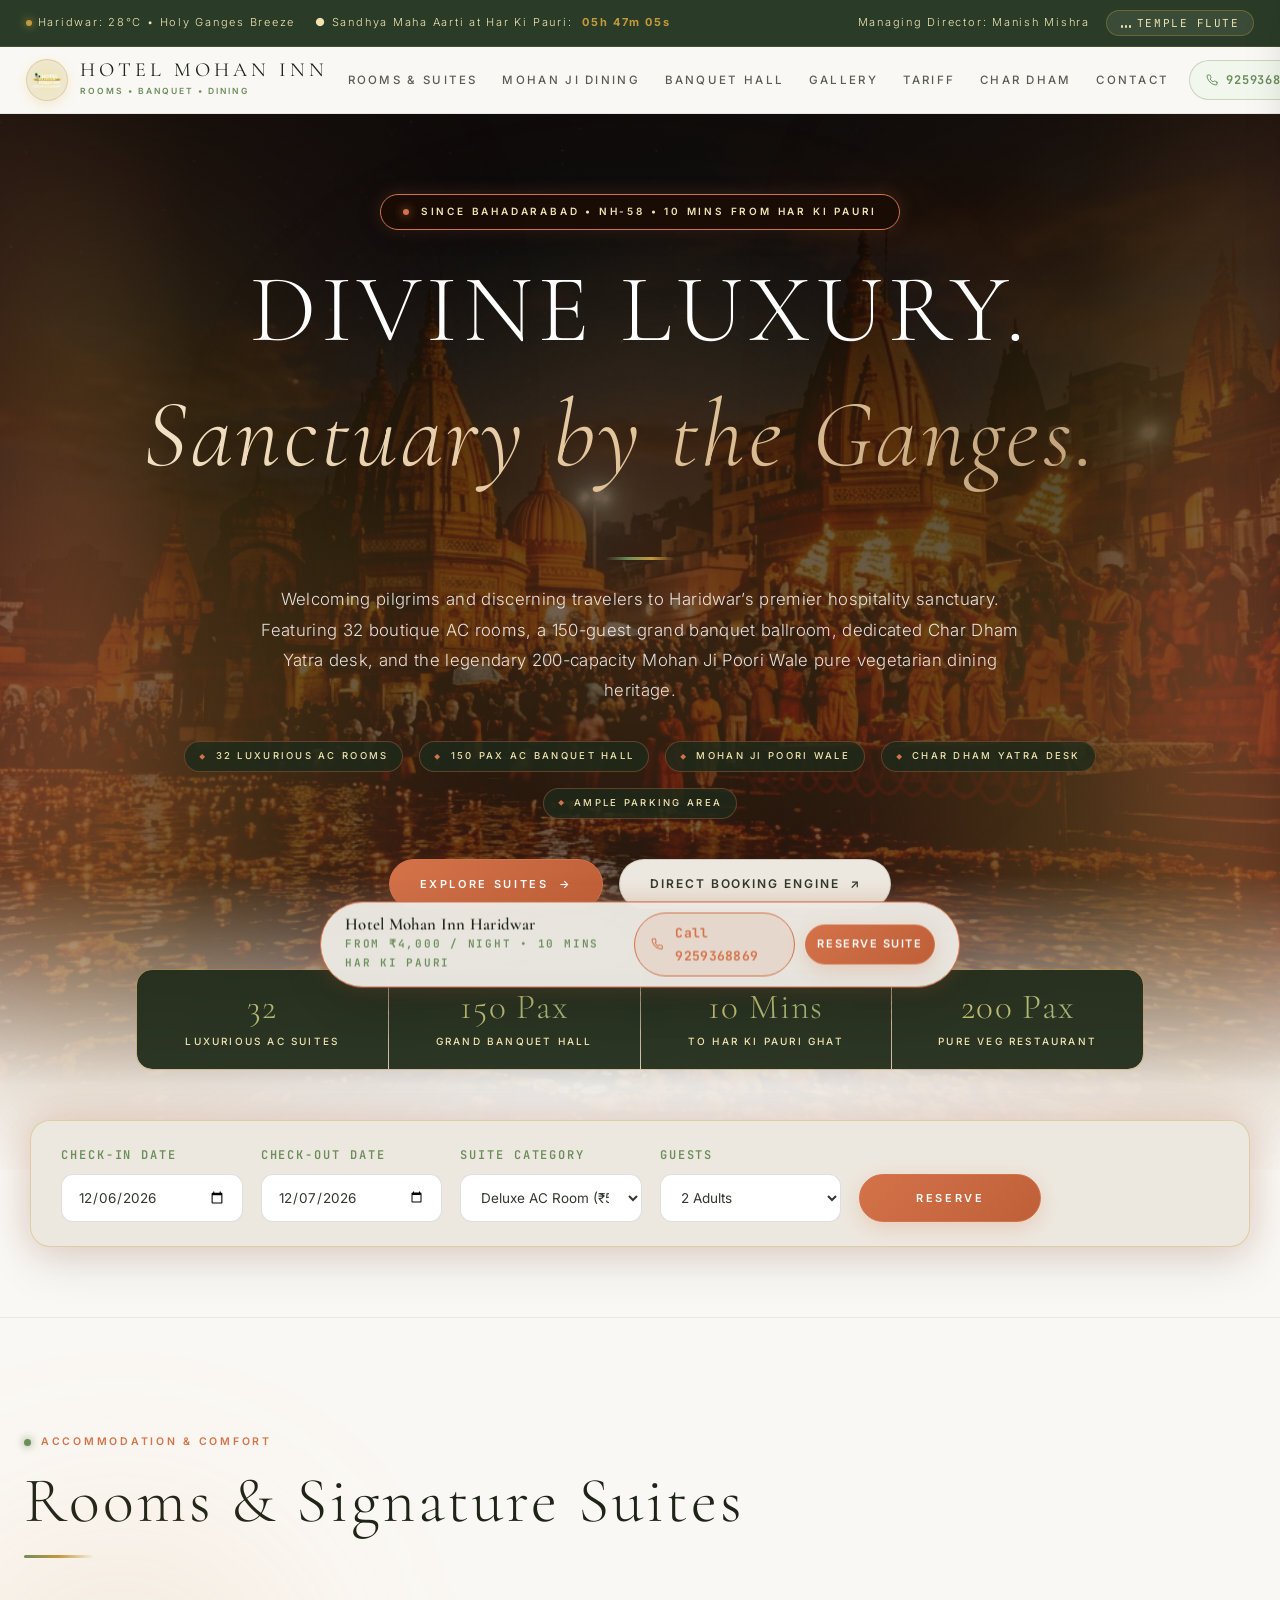
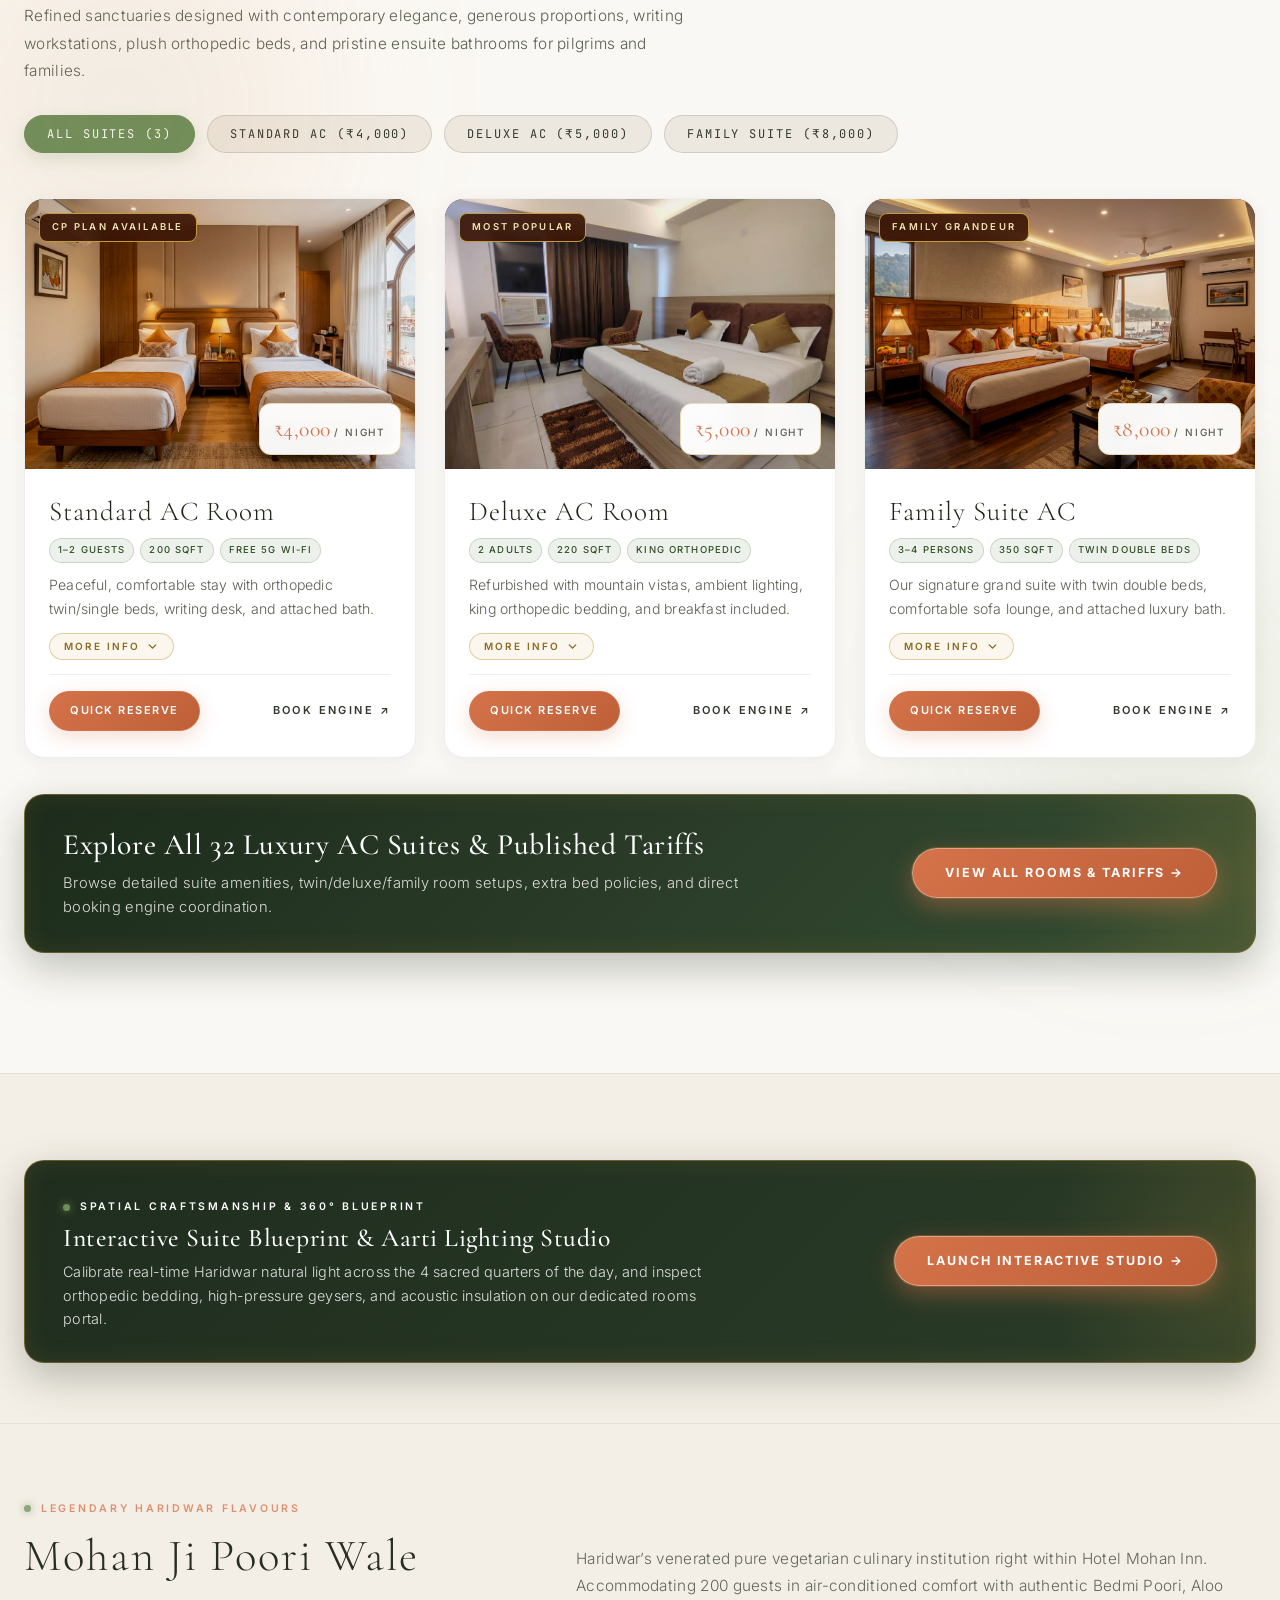
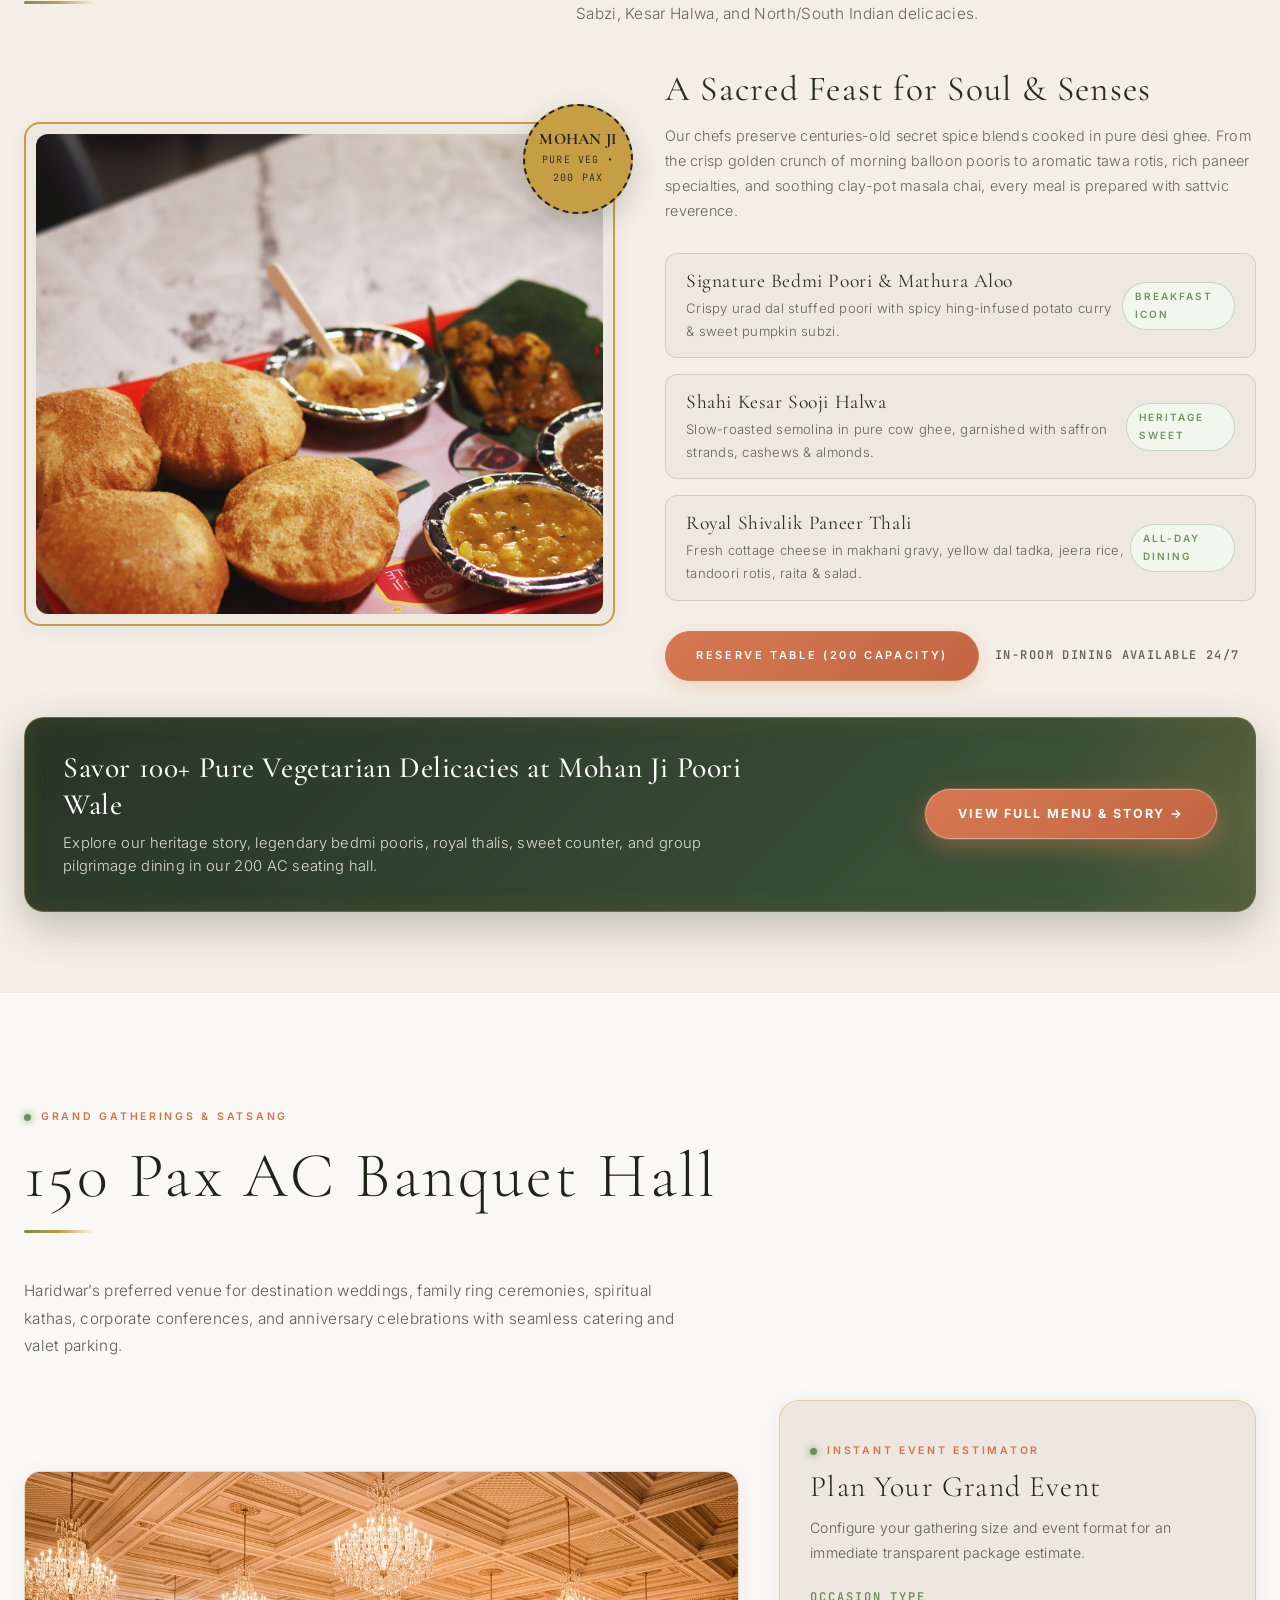
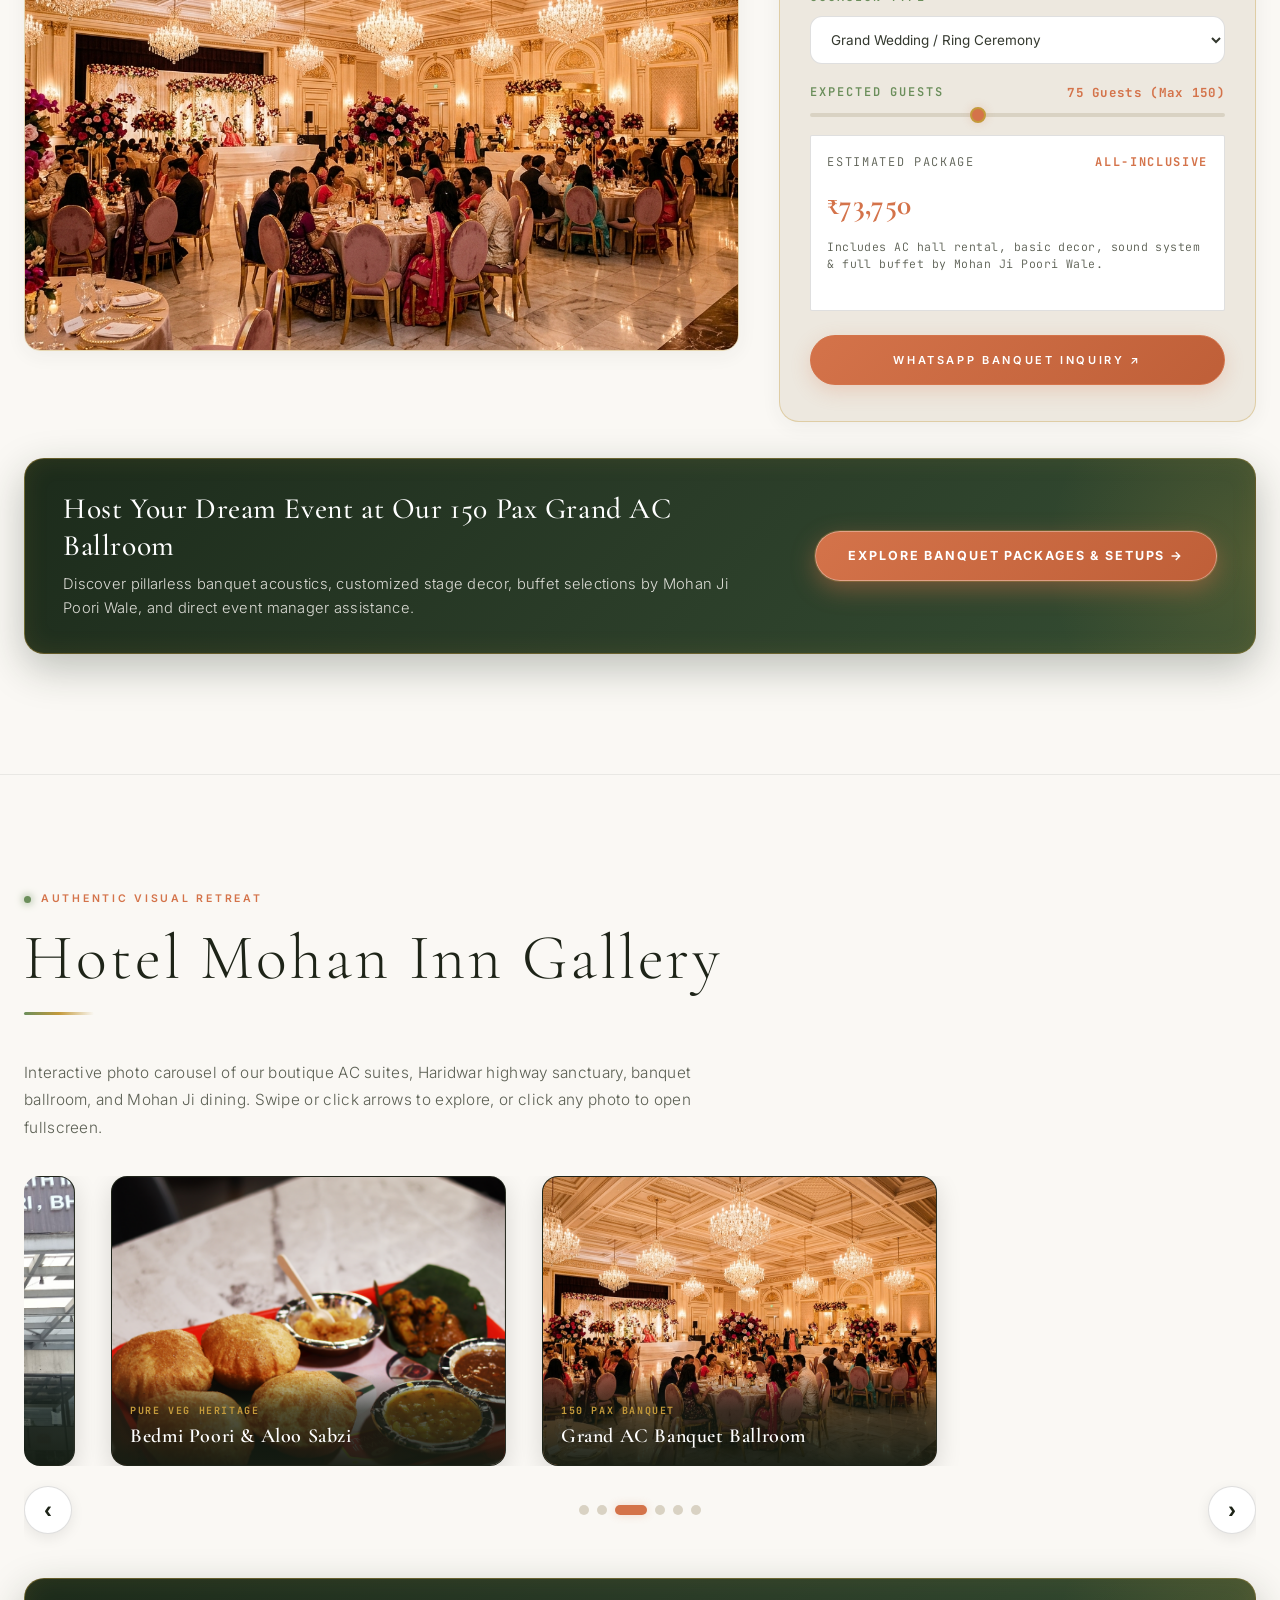
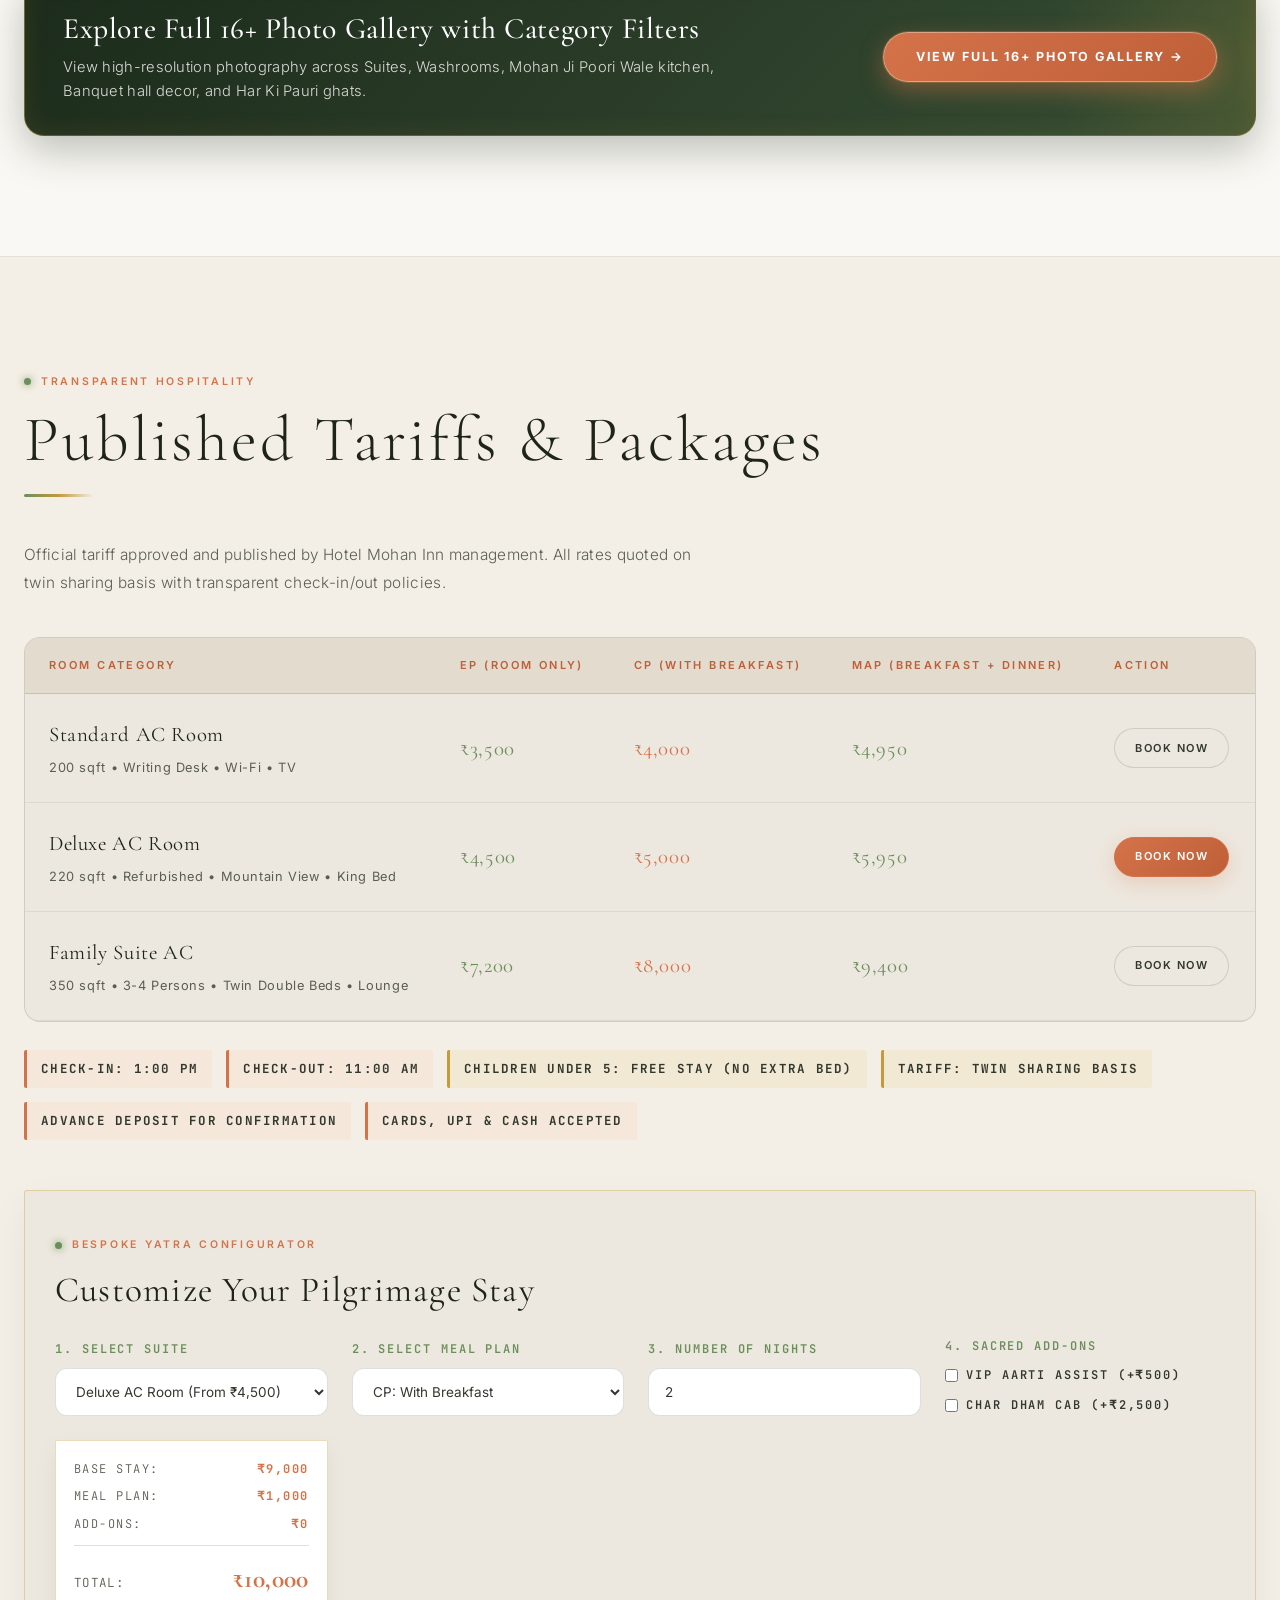
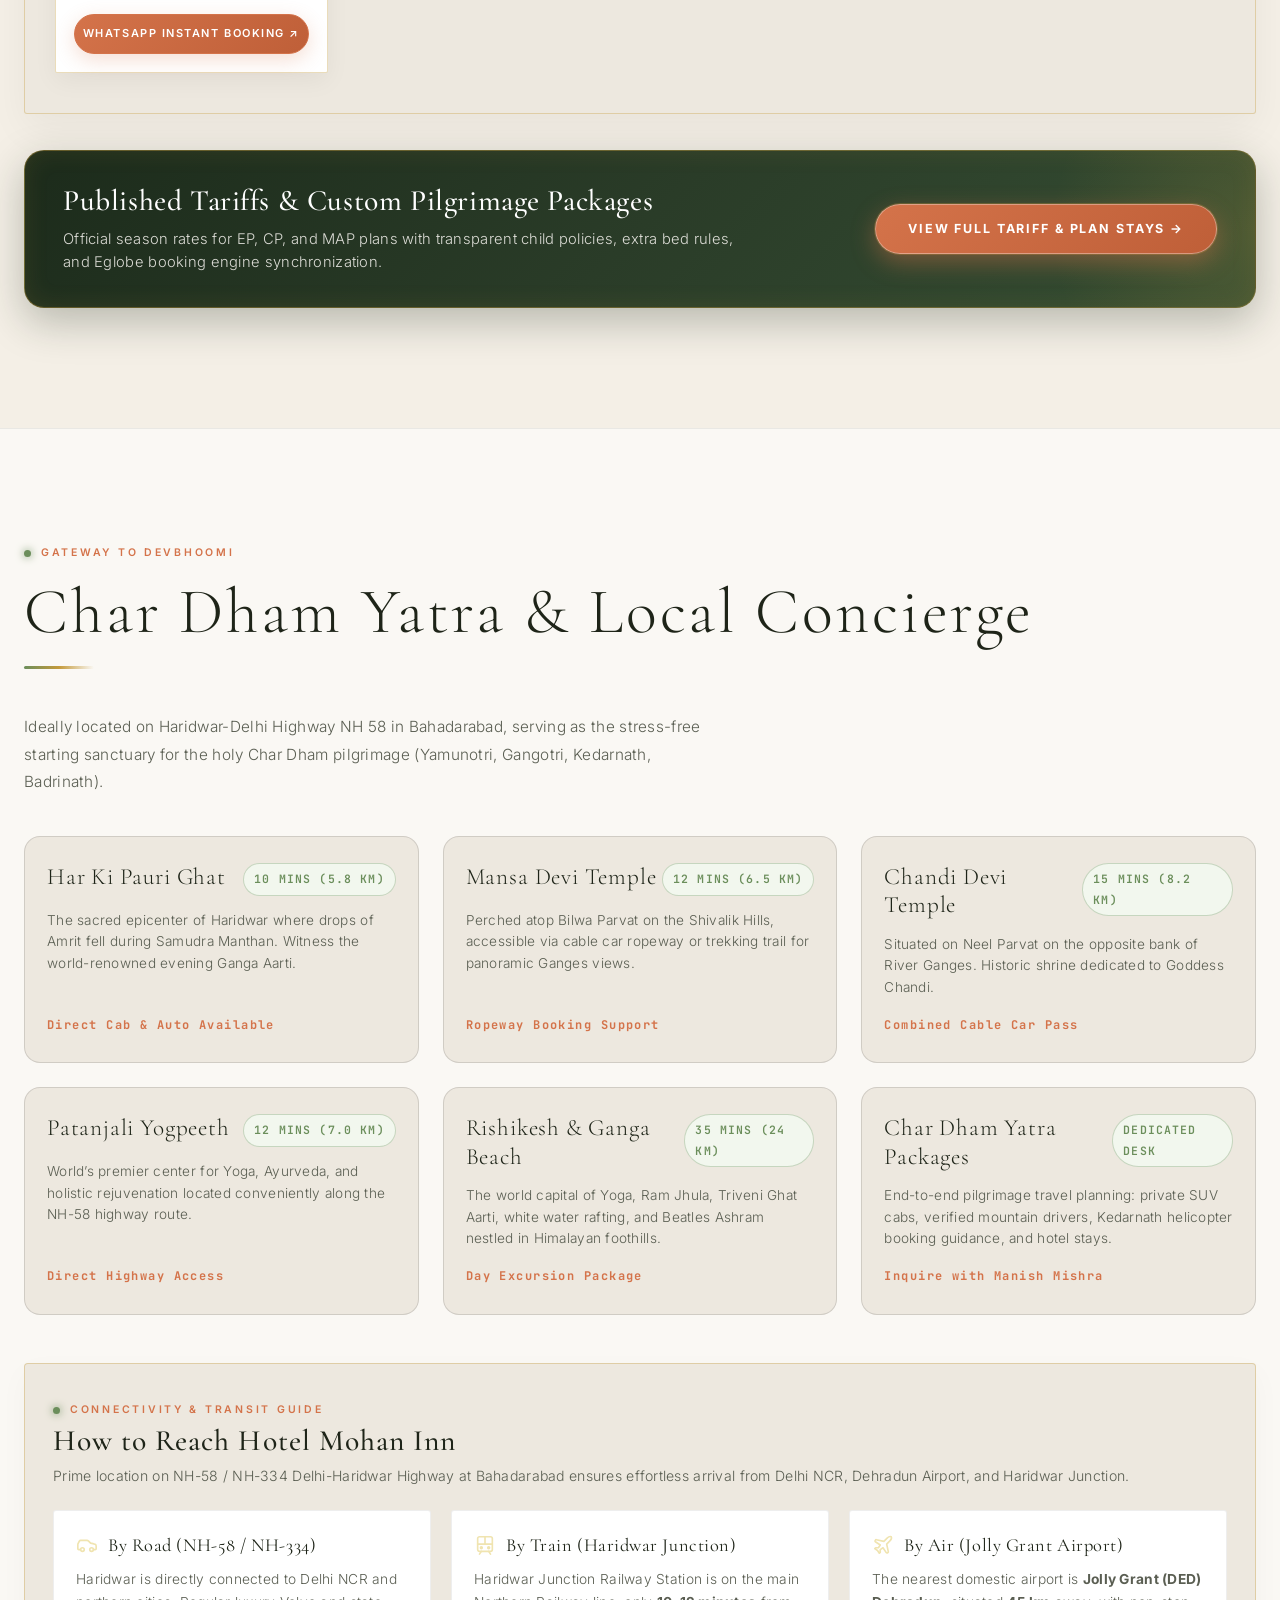
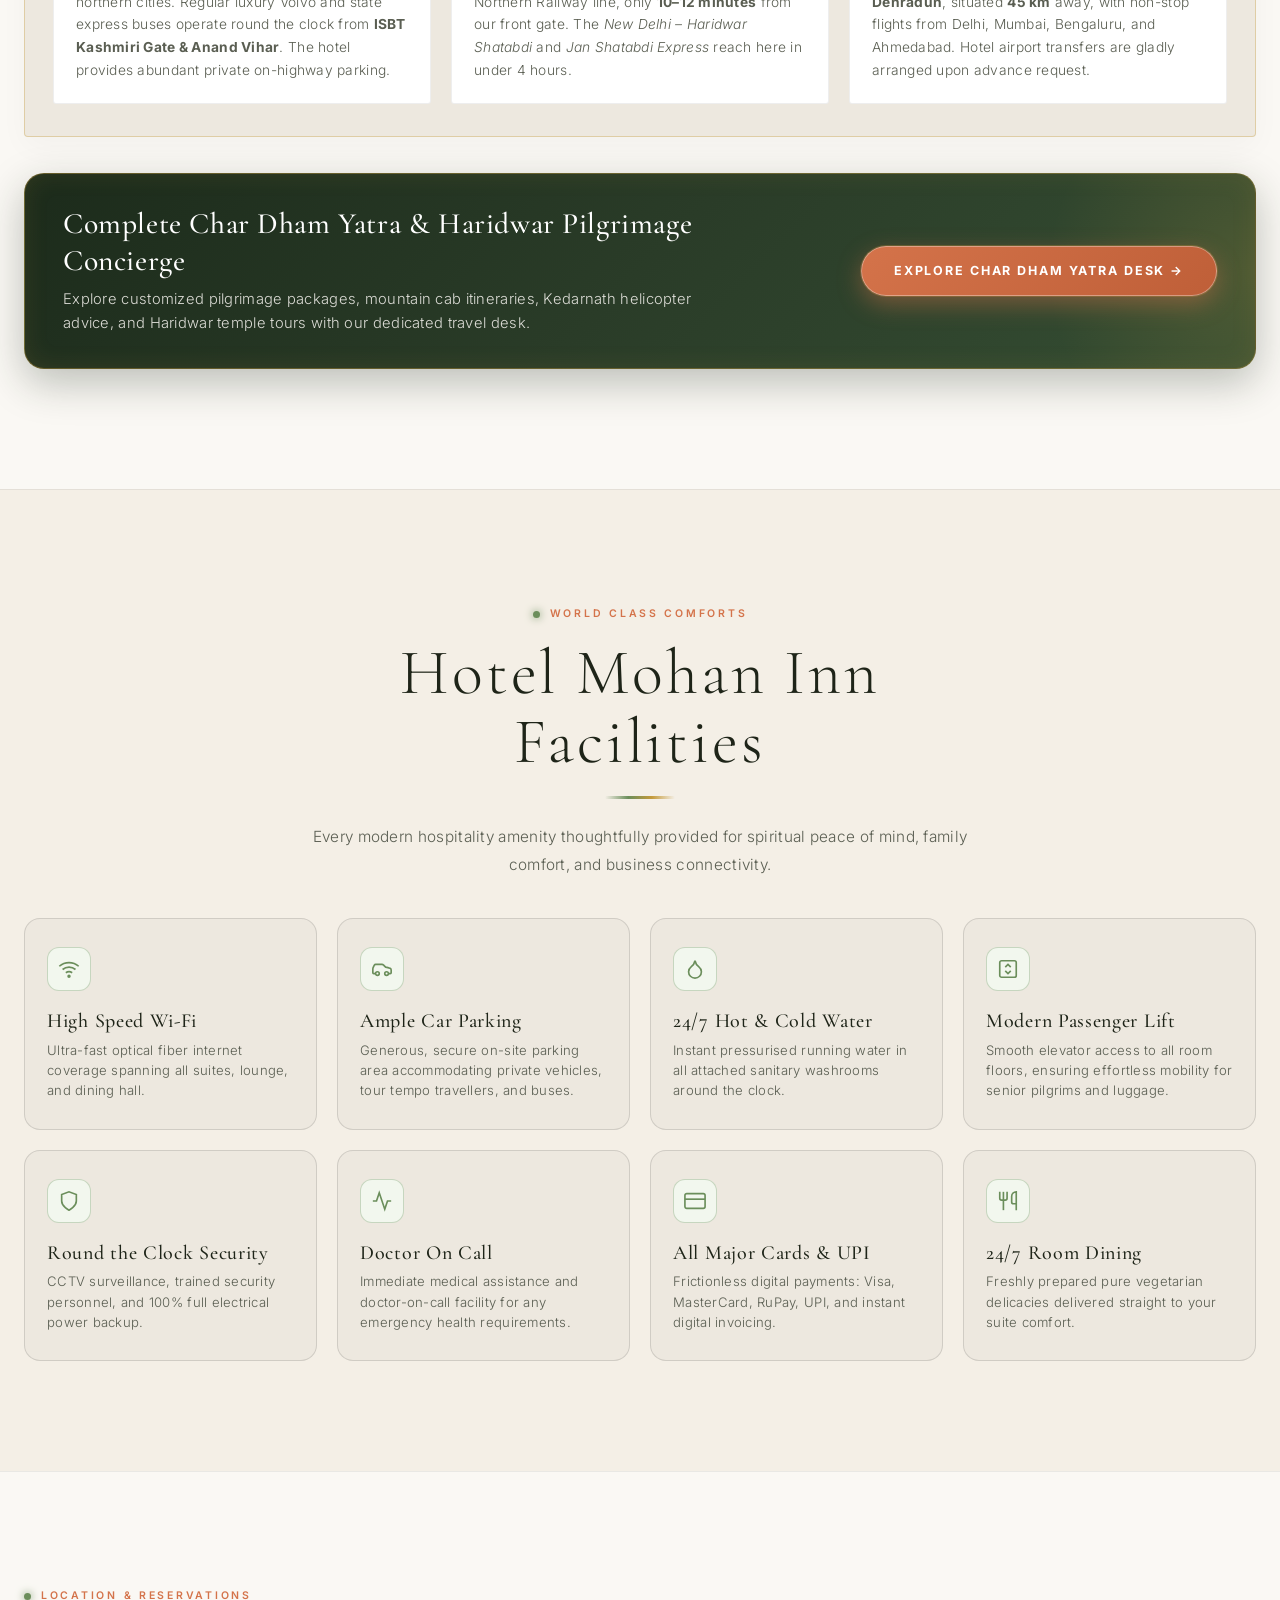
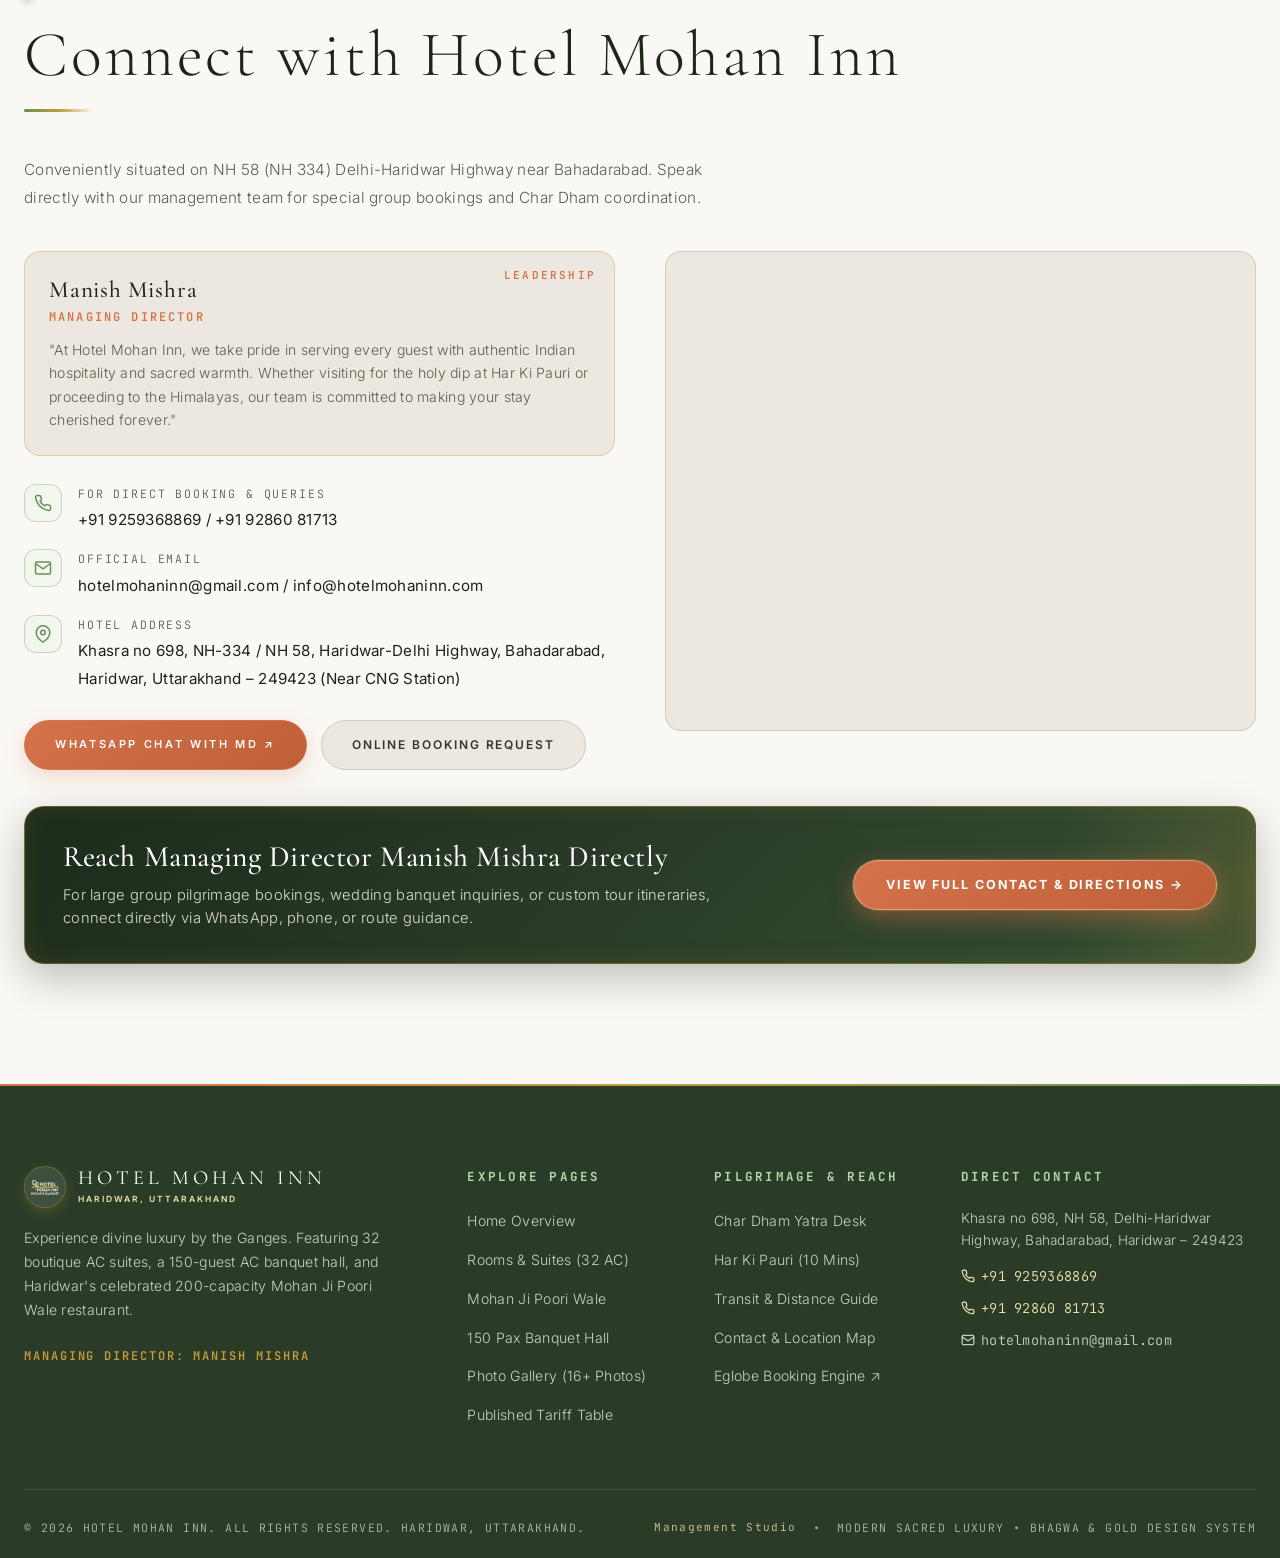
==== commit d54b99b2: "fix: resolve italic descender clipping on hero Ganges headline and bump cache buster to v3.1" ====
--- a/index.html
+++ b/index.html
@@ -29,7 +29,7 @@
   <link href="https://fonts.googleapis.com/css2?family=Cormorant+Garamond:ital,wght@0,200;0,300;0,400;0,500;0,600;0,700;1,200;1,300;1,400;1,600&family=Inter:wght@200;300;400;500;600;700&family=JetBrains+Mono:wght@300;400;500;600&display=swap" rel="stylesheet">
 
   <!-- Stylesheet -->
-  <link rel="stylesheet" href="css/style.css?v=3.0">
+  <link rel="stylesheet" href="css/style.css?v=3.1">
 
   <!-- JSON-LD Hotel Schema -->
   <script type="application/ld+json">
--- a/css/style.css
+++ b/css/style.css
@@ -922,11 +922,15 @@
   font-family: var(--font-serif);
   font-size: clamp(3.2rem, 7.5vw, 6.8rem);
   font-weight: 200;
-  line-height: 0.96;
+  line-height: 1.08;
   letter-spacing: 0.05em;
   color: #FFFFFF;
   margin-bottom: 24px;
   text-transform: uppercase;
+}
+
+.hero-headline #hero-headline-main {
+  display: block;
 }
 
 .hero-headline .italic-line {
@@ -935,11 +939,18 @@
   font-weight: 300;
   letter-spacing: 0.04em;
   text-transform: none;
-  display: block;
-  margin-top: 10px;
+  display: inline-block;
+  line-height: 1.35;
+  padding-top: 0.05em;
+  padding-bottom: 0.35em;
+  padding-right: 0.45em;
+  padding-left: 0.05em;
+  margin-top: 4px;
   background: linear-gradient(135deg, #F5E6CC 0%, #E1C298 50%, #B89B74 100%);
   -webkit-background-clip: text;
   -webkit-text-fill-color: transparent;
+  box-decoration-break: clone;
+  -webkit-box-decoration-break: clone;
 }
 
 .hero-subtext {
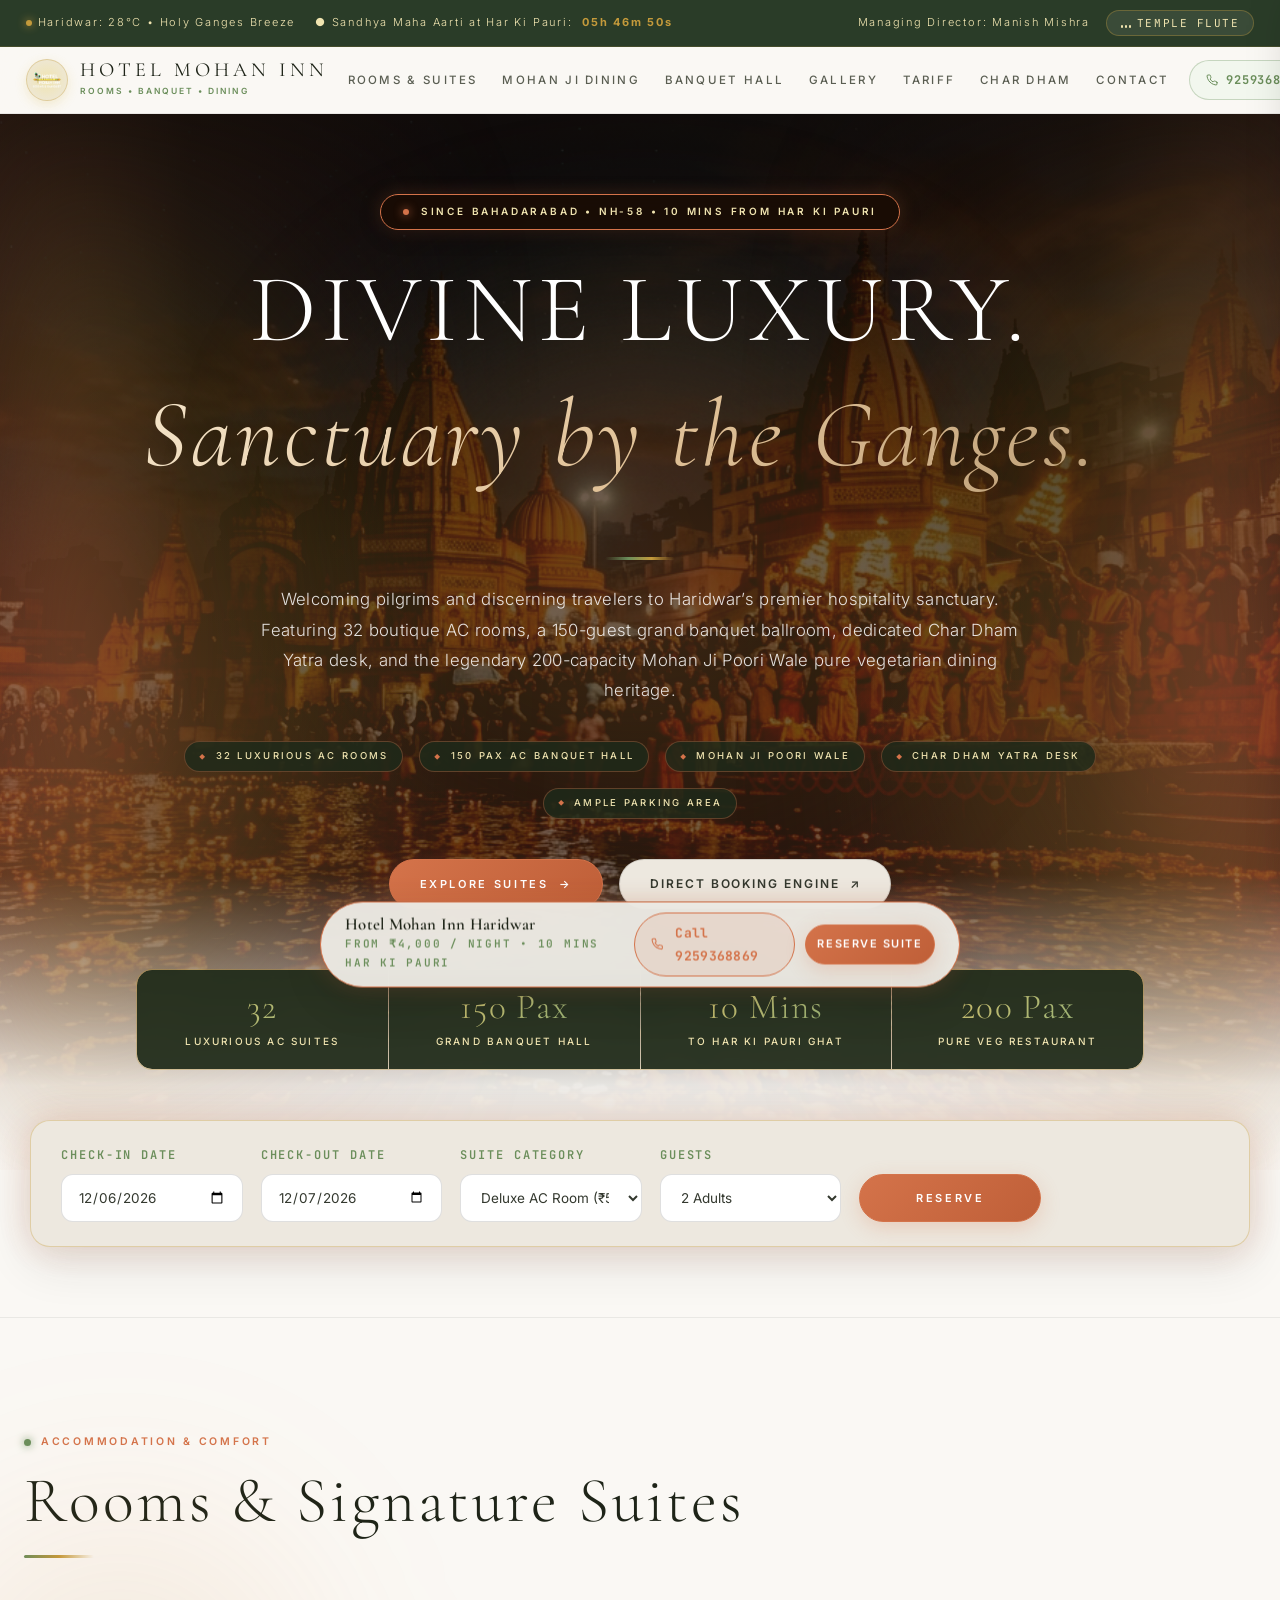
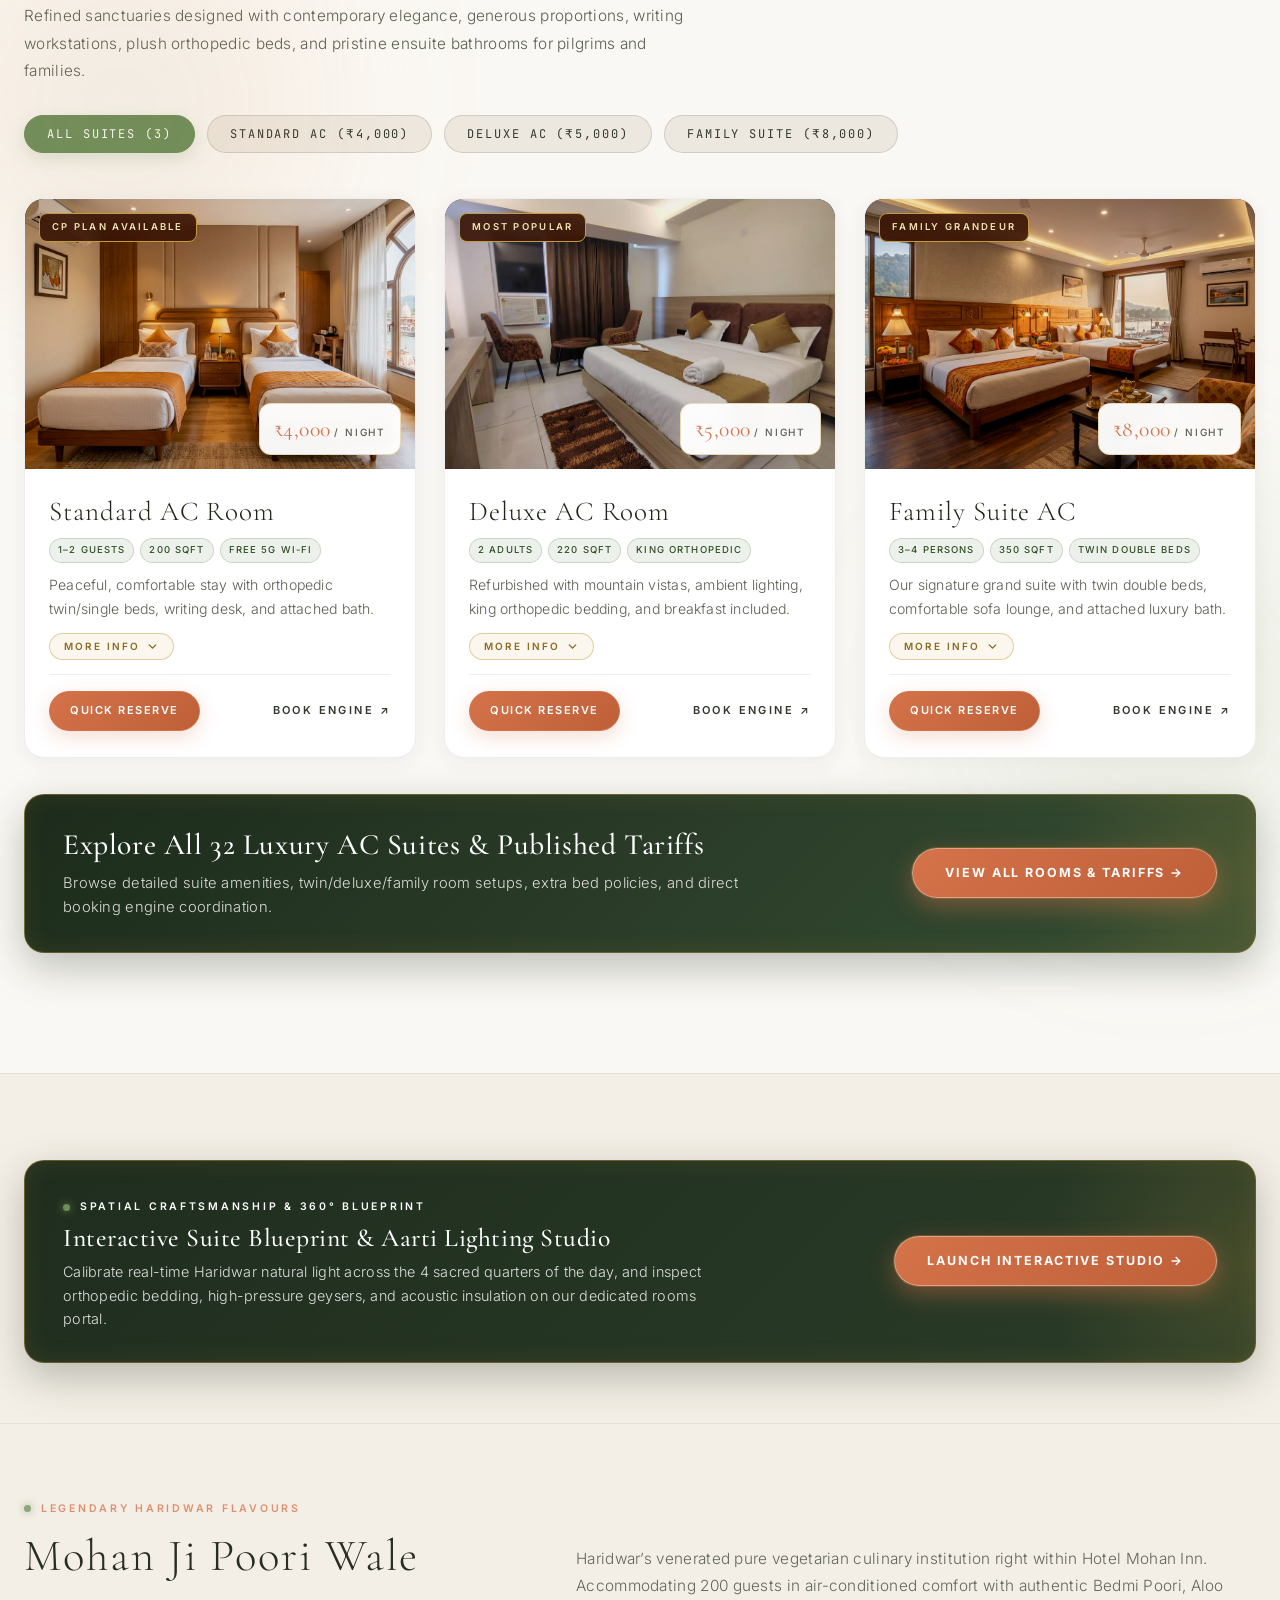
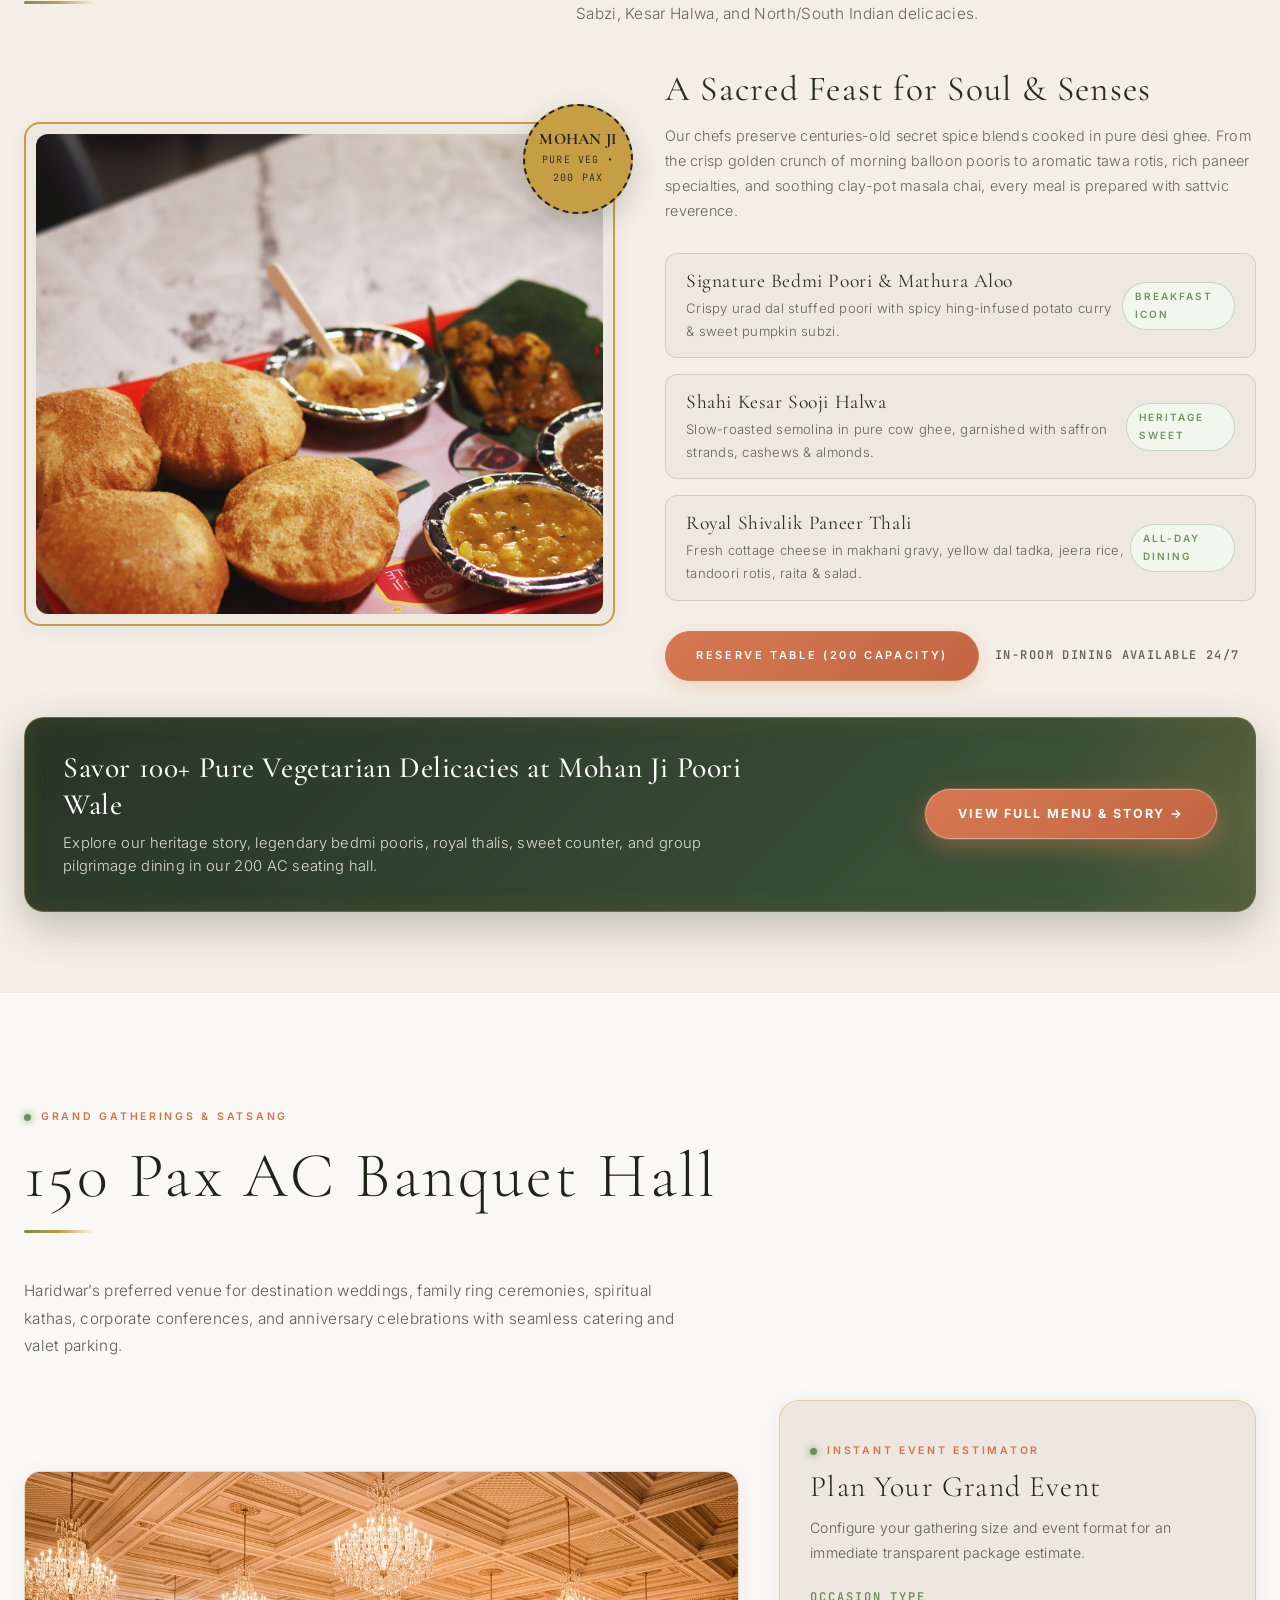
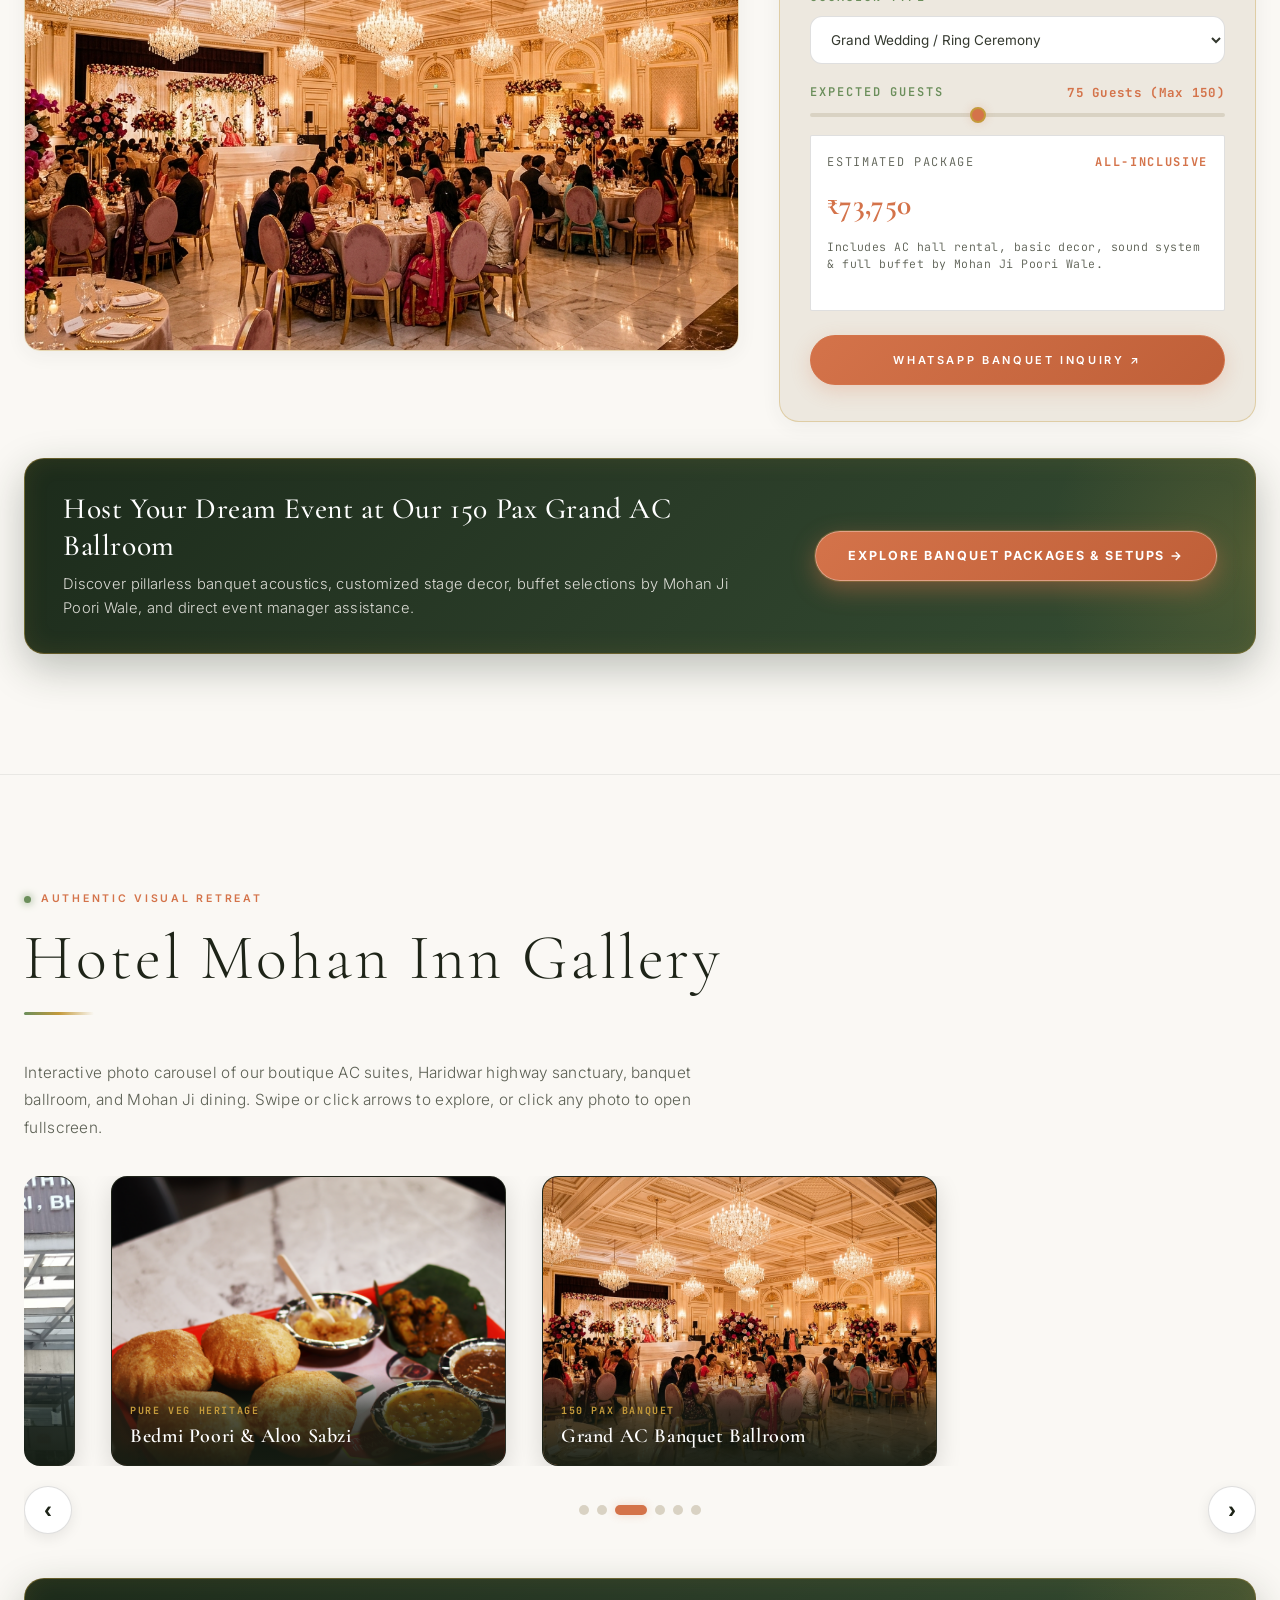
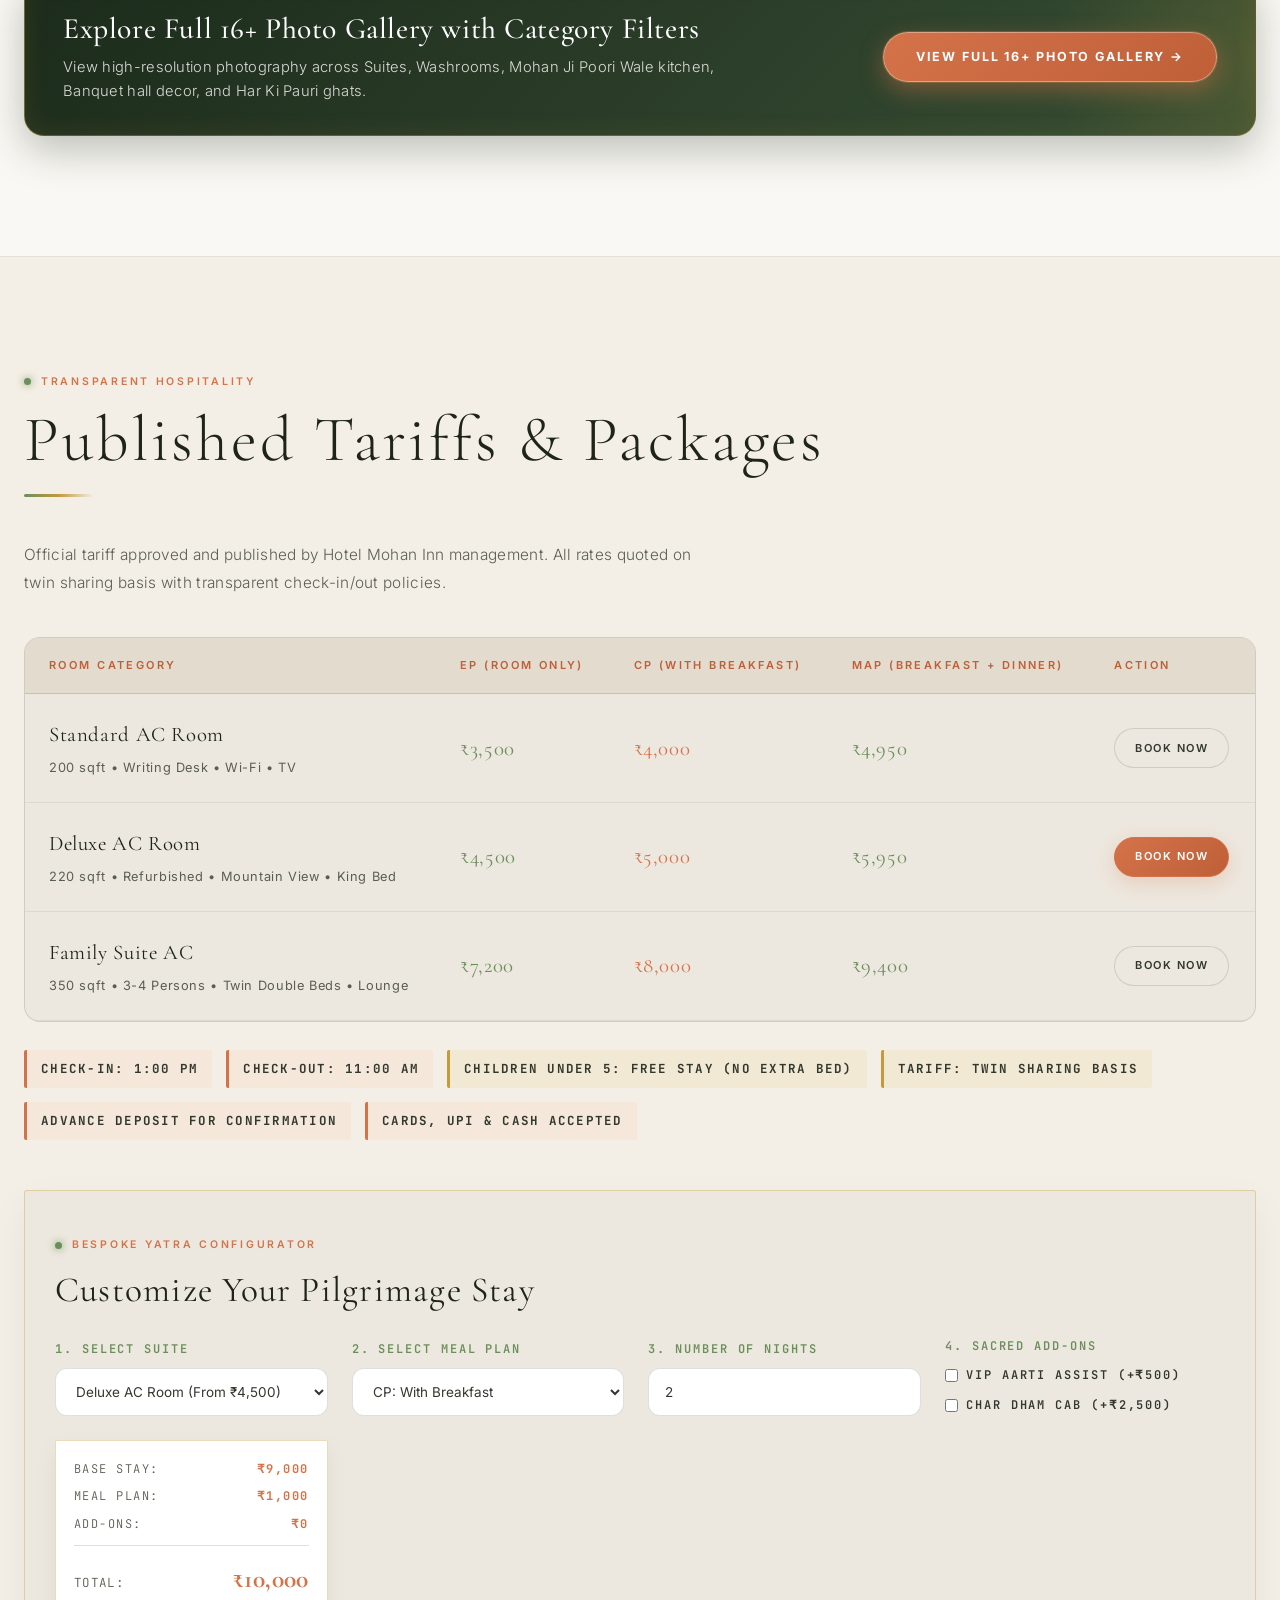
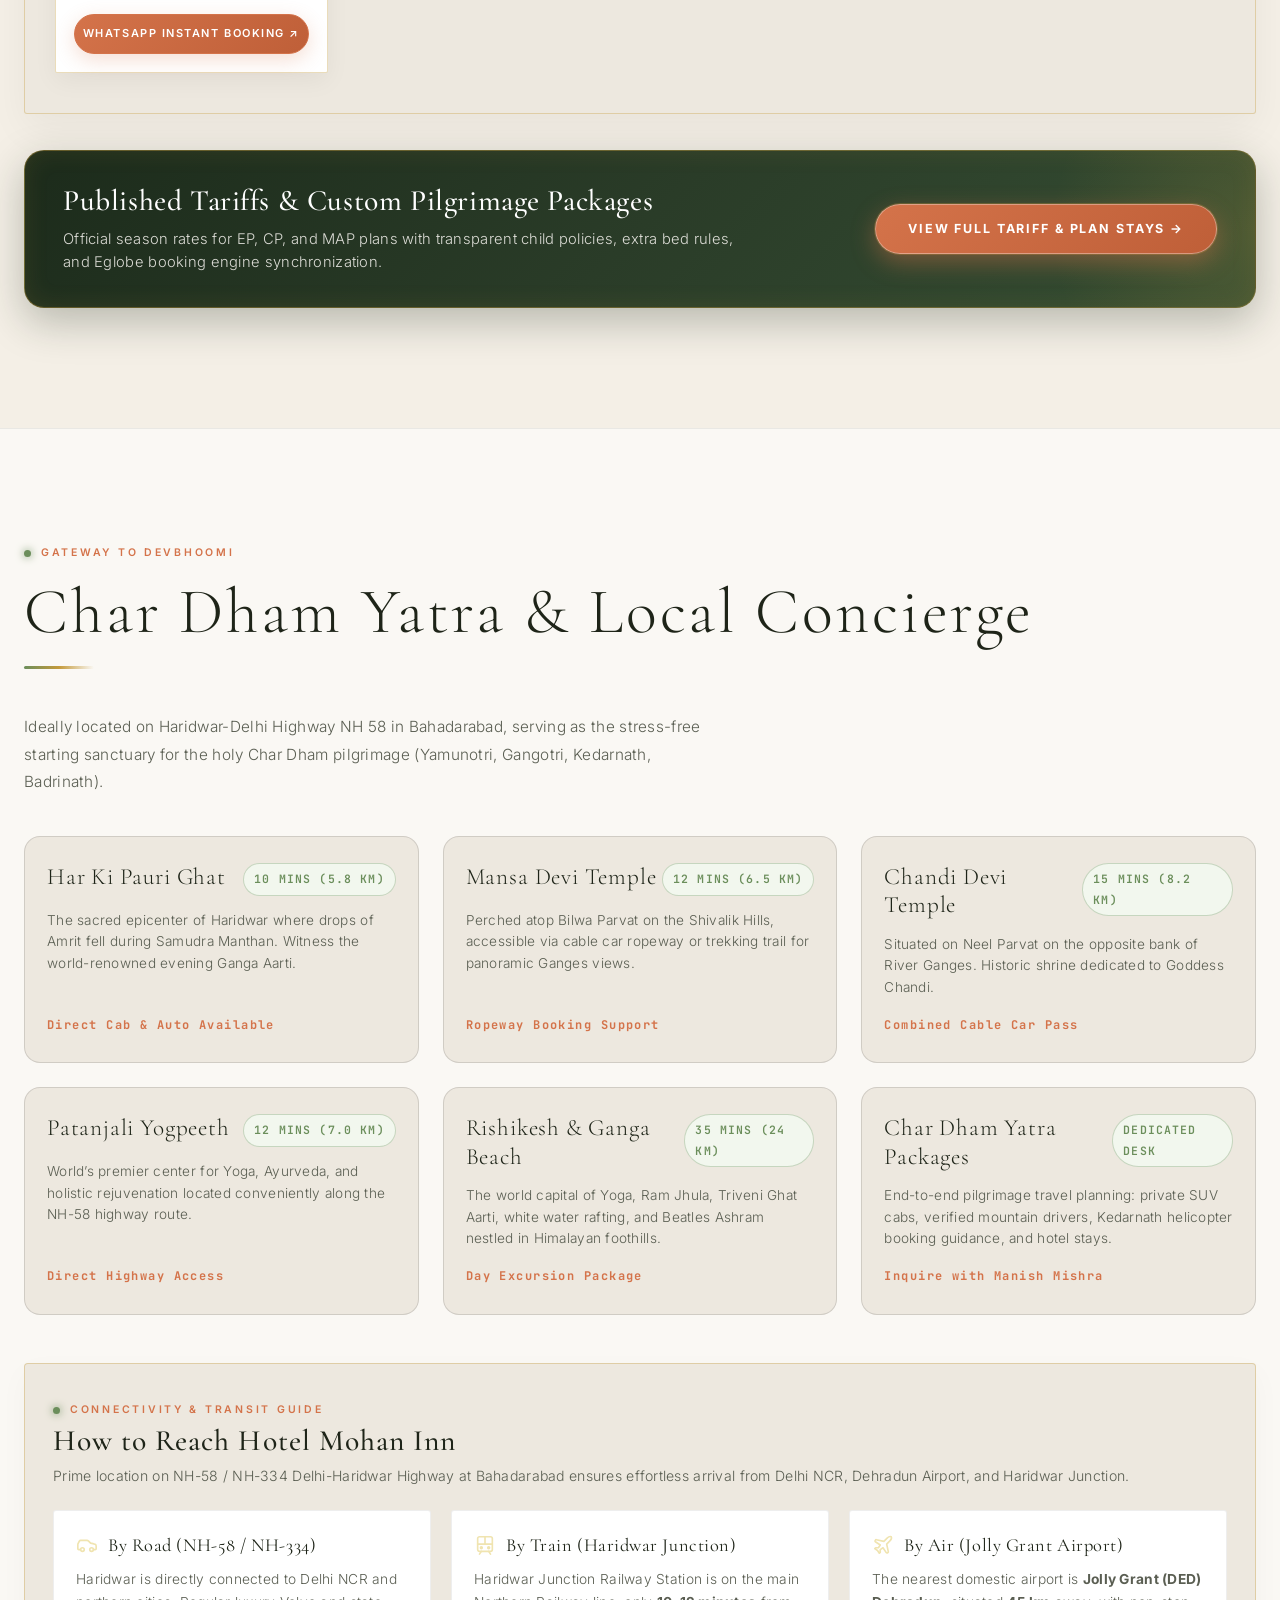
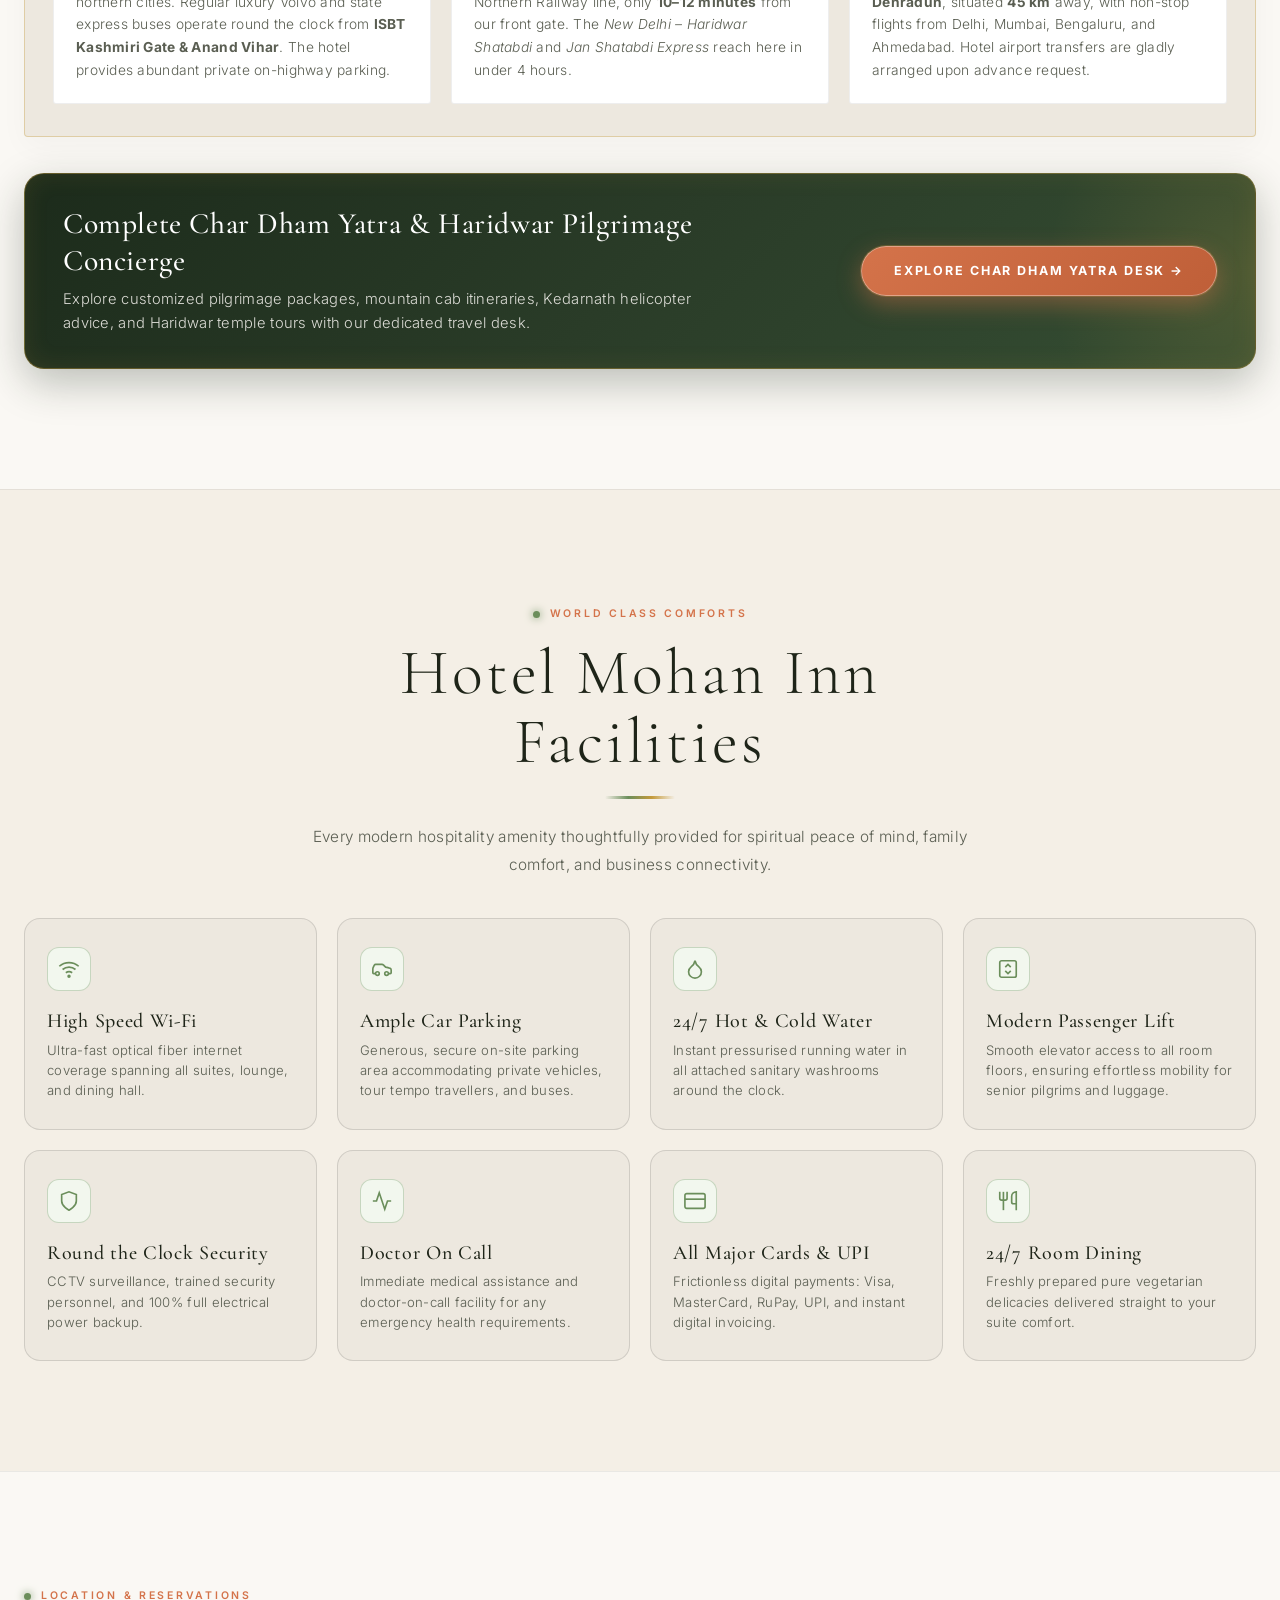
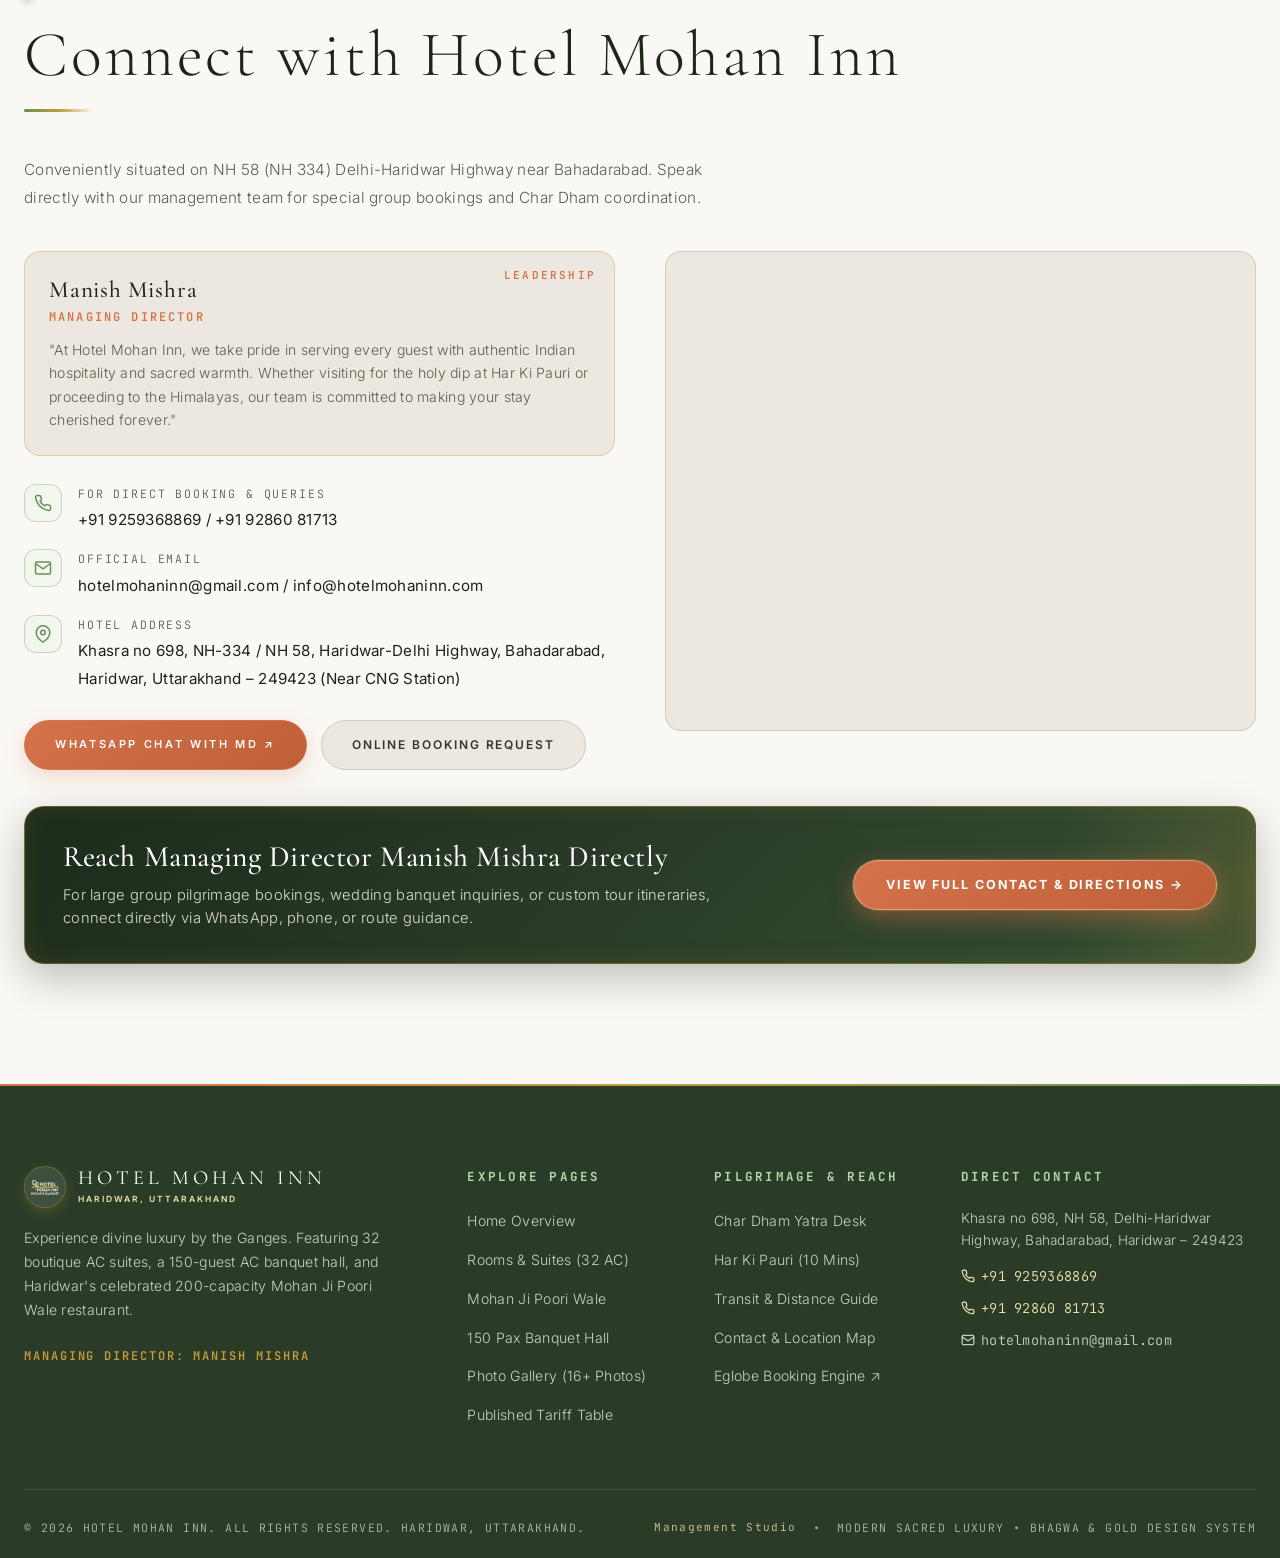
==== commit 6024447b: "feat: add image management suite in admin panel with direct uploads, preset switchers, and Ganga Aar" ====
--- a/index.html
+++ b/index.html
@@ -187,7 +187,7 @@
   <!-- Hero Section -->
   <section class="hero-section" id="hero">
     <div class="hero-bg-layer">
-      <img src="assets/images/ganga_aarti_hero.jpg" alt="Haridwar Ganga Aarti at Twilight" class="hero-bg-image">
+      <img src="assets/images/ganga_aarti_hero.jpg" alt="Haridwar Ganga Aarti at Twilight" class="hero-bg-image" id="hero-bg-img">
       <div class="hero-overlay-gradient"></div>
       <div class="hero-overlay-linear"></div>
       <div class="hero-side-glow-left"></div>
@@ -327,7 +327,7 @@
         <!-- Room 1: Standard AC Room -->
         <article class="room-card" data-category="standard">
           <div class="room-card-media">
-            <img src="assets/images/hotel_room_twin.jpg" alt="Standard AC Twin Room at Hotel Mohan Inn" class="room-card-img" loading="lazy">
+            <img src="assets/images/hotel_room_twin.jpg" alt="Standard AC Twin Room at Hotel Mohan Inn" class="room-card-img" id="room-img-standard" loading="lazy">
             <span class="room-tag-badge">CP PLAN AVAILABLE</span>
             <div class="room-price-badge" id="card-price-standard">
               ₹4,000<small>/ Night</small>
@@ -392,7 +392,7 @@
         <!-- Room 2: Deluxe AC Room -->
         <article class="room-card" data-category="deluxe">
           <div class="room-card-media">
-            <img src="assets/images/img_room1.jpg" alt="Deluxe AC Room at Hotel Mohan Inn Haridwar" class="room-card-img" loading="lazy">
+            <img src="assets/images/img_room1.jpg" alt="Deluxe AC Room at Hotel Mohan Inn Haridwar" class="room-card-img" id="room-img-deluxe" loading="lazy">
             <span class="room-tag-badge">MOST POPULAR</span>
             <div class="room-price-badge" id="card-price-deluxe">
               ₹5,000<small>/ Night</small>
@@ -457,7 +457,7 @@
         <!-- Room 3: Family Suite AC -->
         <article class="room-card" data-category="family">
           <div class="room-card-media">
-            <img src="assets/images/hotel_room_family.jpg" alt="Family Suite AC at Hotel Mohan Inn" class="room-card-img" loading="lazy">
+            <img src="assets/images/hotel_room_family.jpg" alt="Family Suite AC at Hotel Mohan Inn" class="room-card-img" id="room-img-family" loading="lazy">
             <span class="room-tag-badge">FAMILY GRANDEUR</span>
             <div class="room-price-badge" id="card-price-family">
               ₹8,000<small>/ Night</small>
@@ -566,7 +566,7 @@
       <div class="culinary-showcase-grid">
         <!-- Visual Media Frame with Artisan Stamp -->
         <div class="culinary-media-frame">
-          <img src="assets/images/img_restaurant_1.jpg" alt="Authentic Mohan Ji Poori Wale Breakfast Platter with Bedmi Poori, Aloo Sabzi, Chana & Kesar Halwa" loading="lazy">
+          <img src="assets/images/img_restaurant_1.jpg" alt="Authentic Mohan Ji Poori Wale Breakfast Platter with Bedmi Poori, Aloo Sabzi, Chana & Kesar Halwa" id="dining-feature-img" loading="lazy">
           <div class="culinary-stamp">
             <span class="stamp-text">MOHAN JI</span>
             <span class="stamp-sub" id="culinary-stamp-sub">PURE VEG • 200 PAX</span>
@@ -649,7 +649,7 @@
       <div class="banquet-hero-grid">
         <!-- Visual Ballroom -->
         <div class="banquet-visual">
-          <img src="assets/images/banquet_hall_grand.jpg" alt="150 Pax Luxury Banquet Hall at Hotel Mohan Inn" loading="lazy">
+          <img src="assets/images/banquet_hall_grand.jpg" alt="150 Pax Luxury Banquet Hall at Hotel Mohan Inn" id="banquet-feature-img" loading="lazy">
         </div>
 
         <!-- Banquet Estimator & Inquiry Box -->
@@ -1509,6 +1509,6 @@
   </div>
 
   <!-- Scripts -->
-  <script src="js/app.js?v=2.5"></script>
+  <script src="js/app.js?v=3.1"></script>
 </body>
 </html>
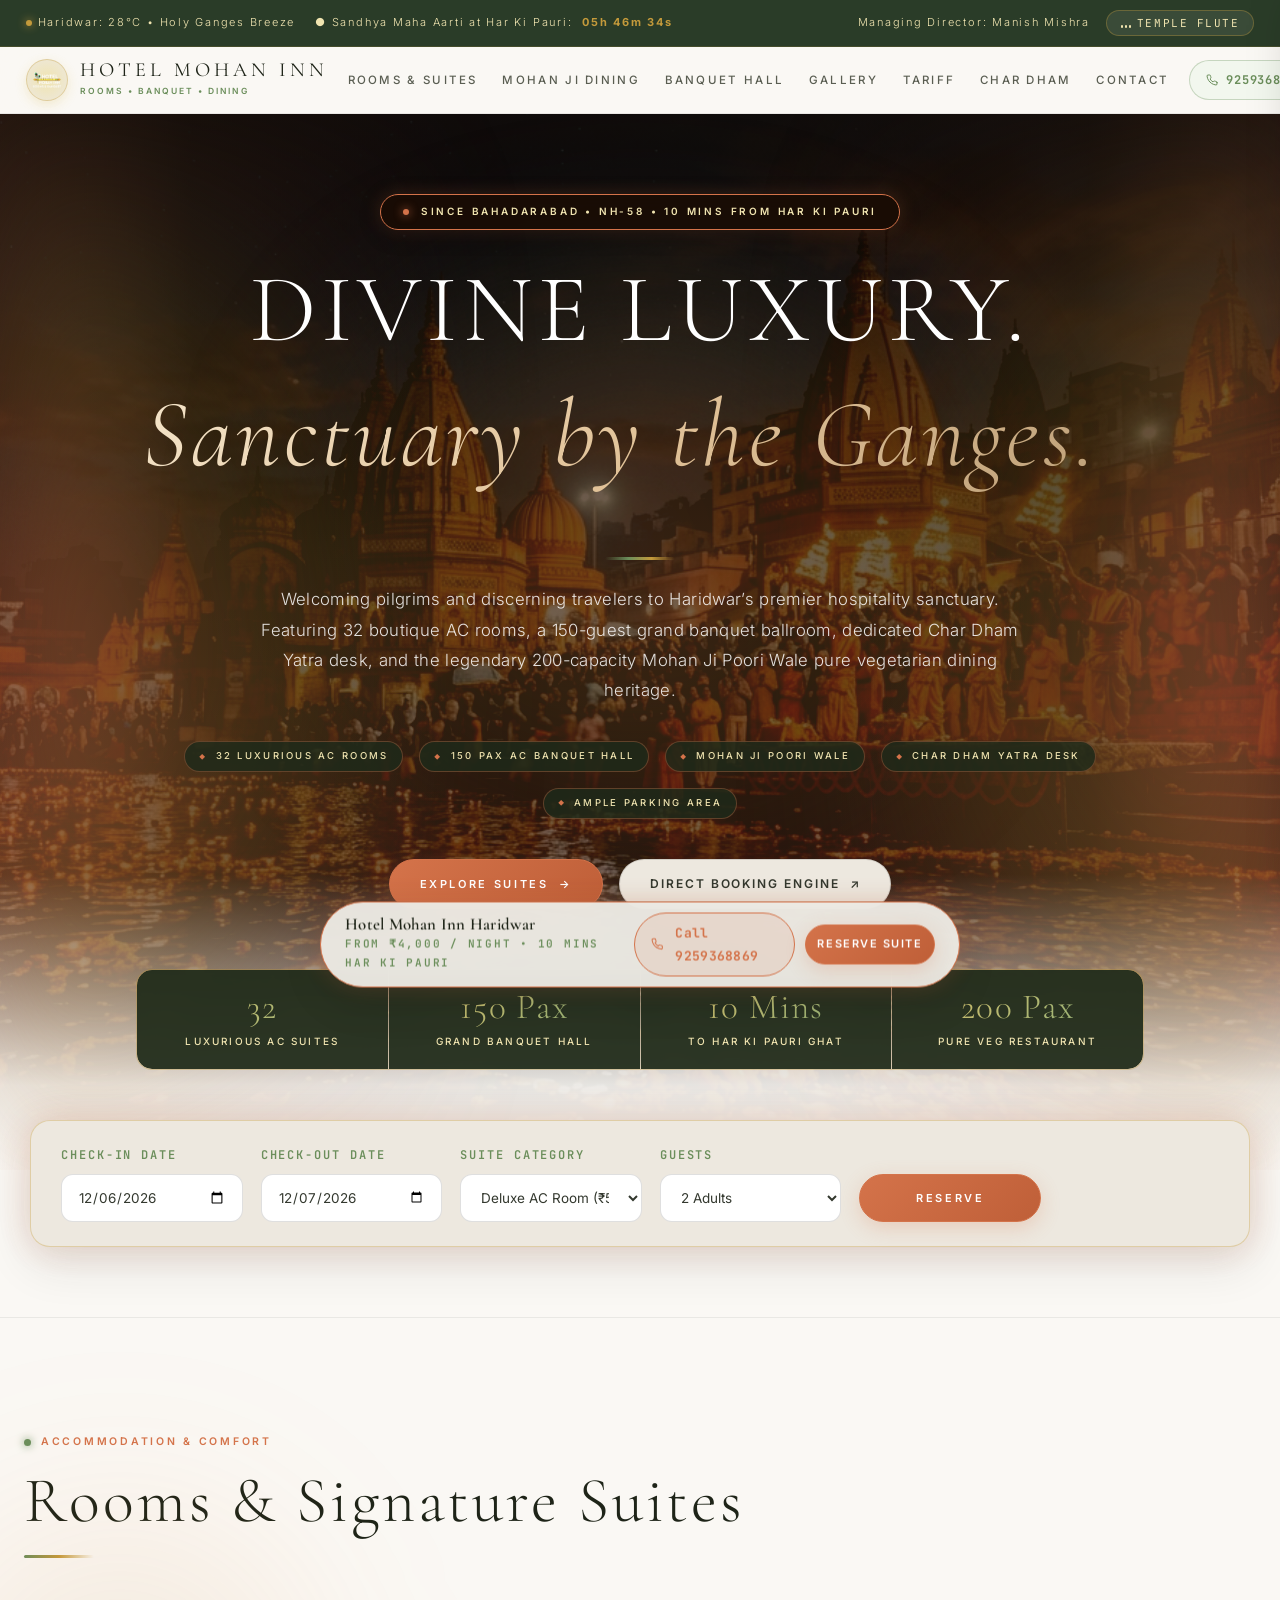
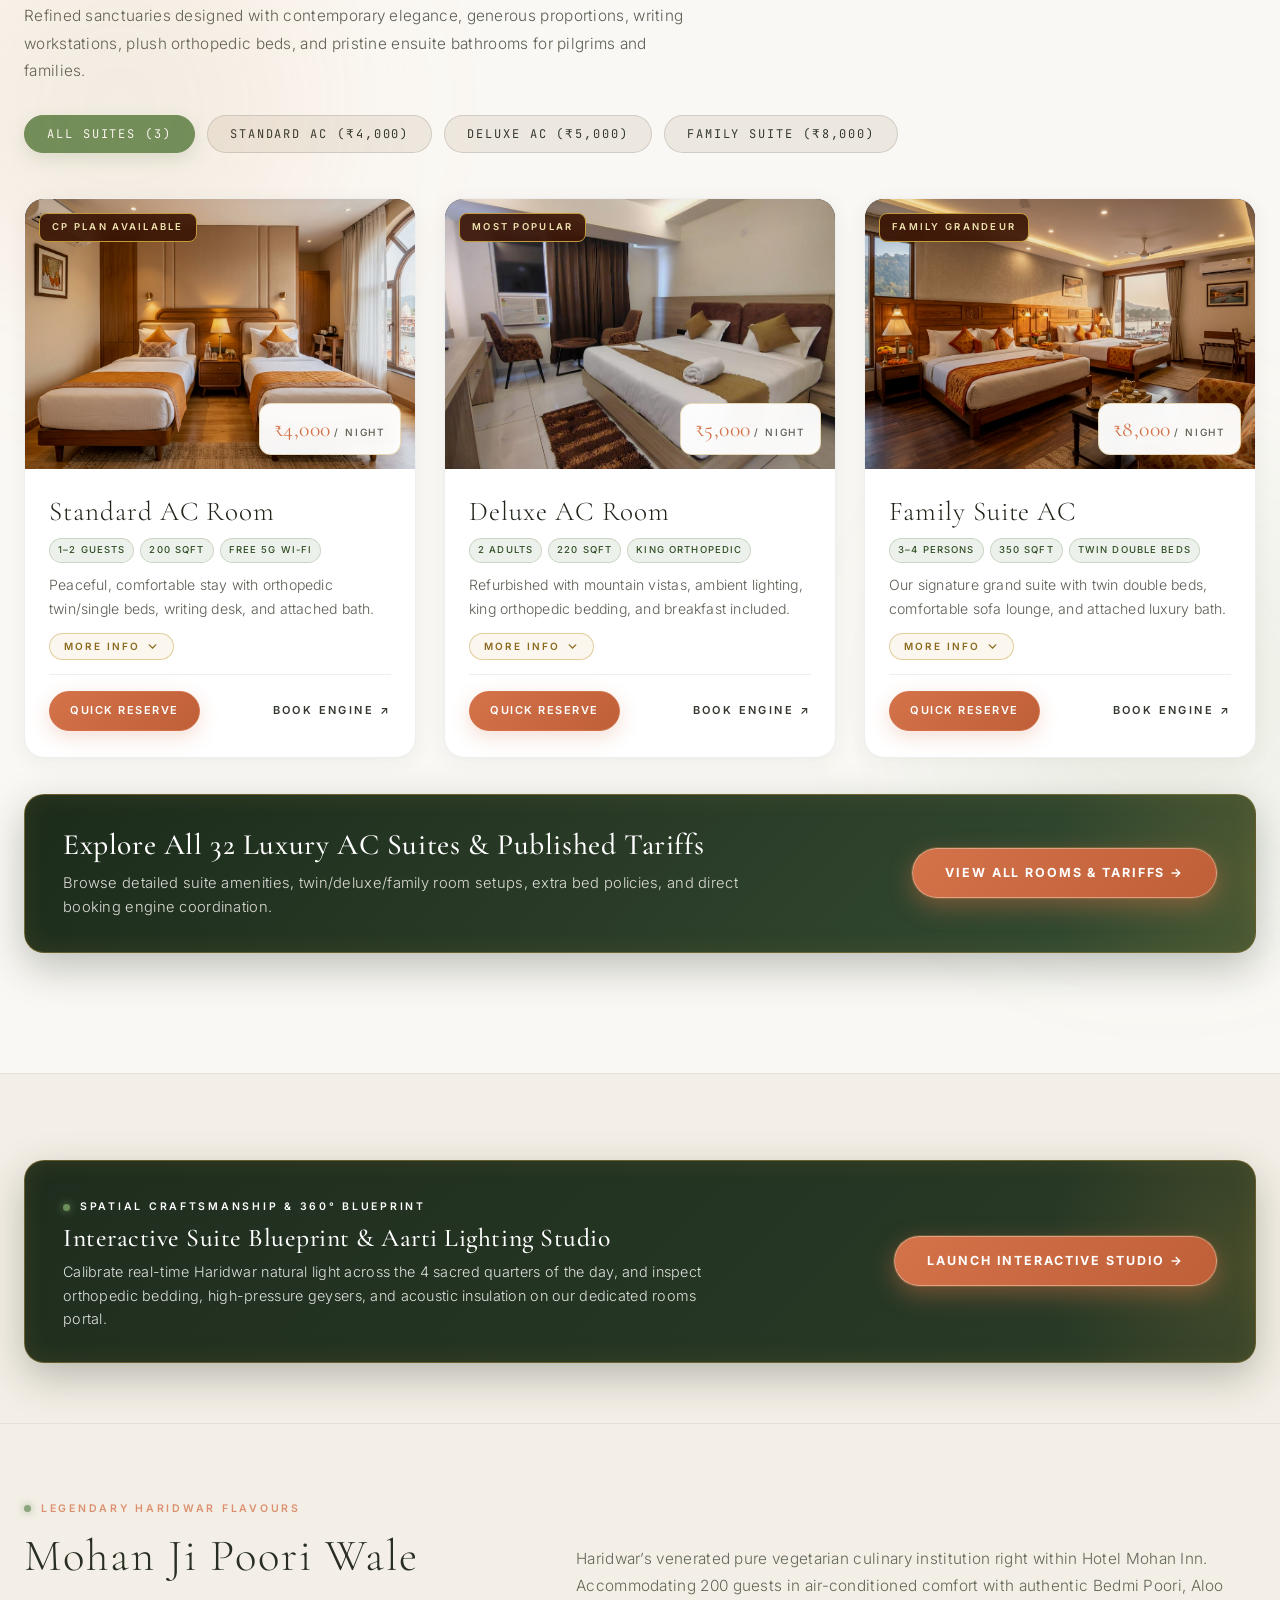
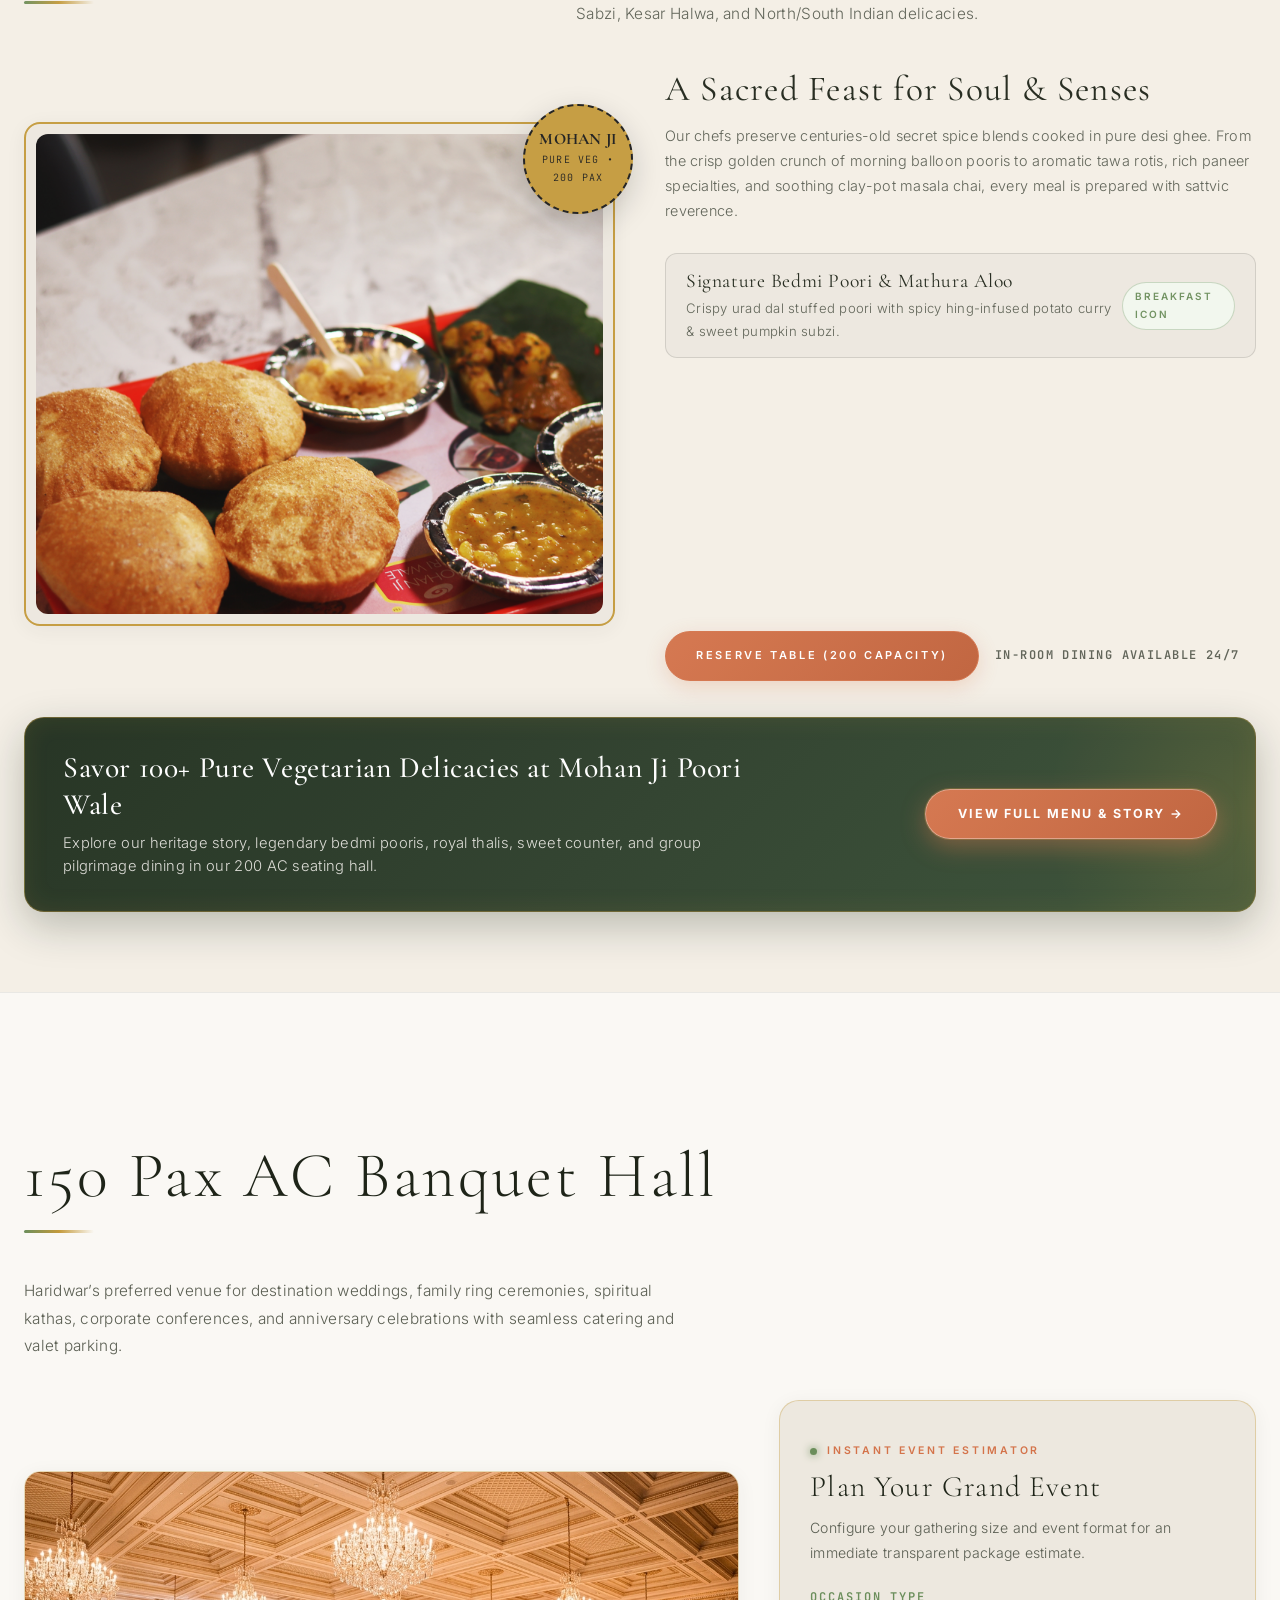
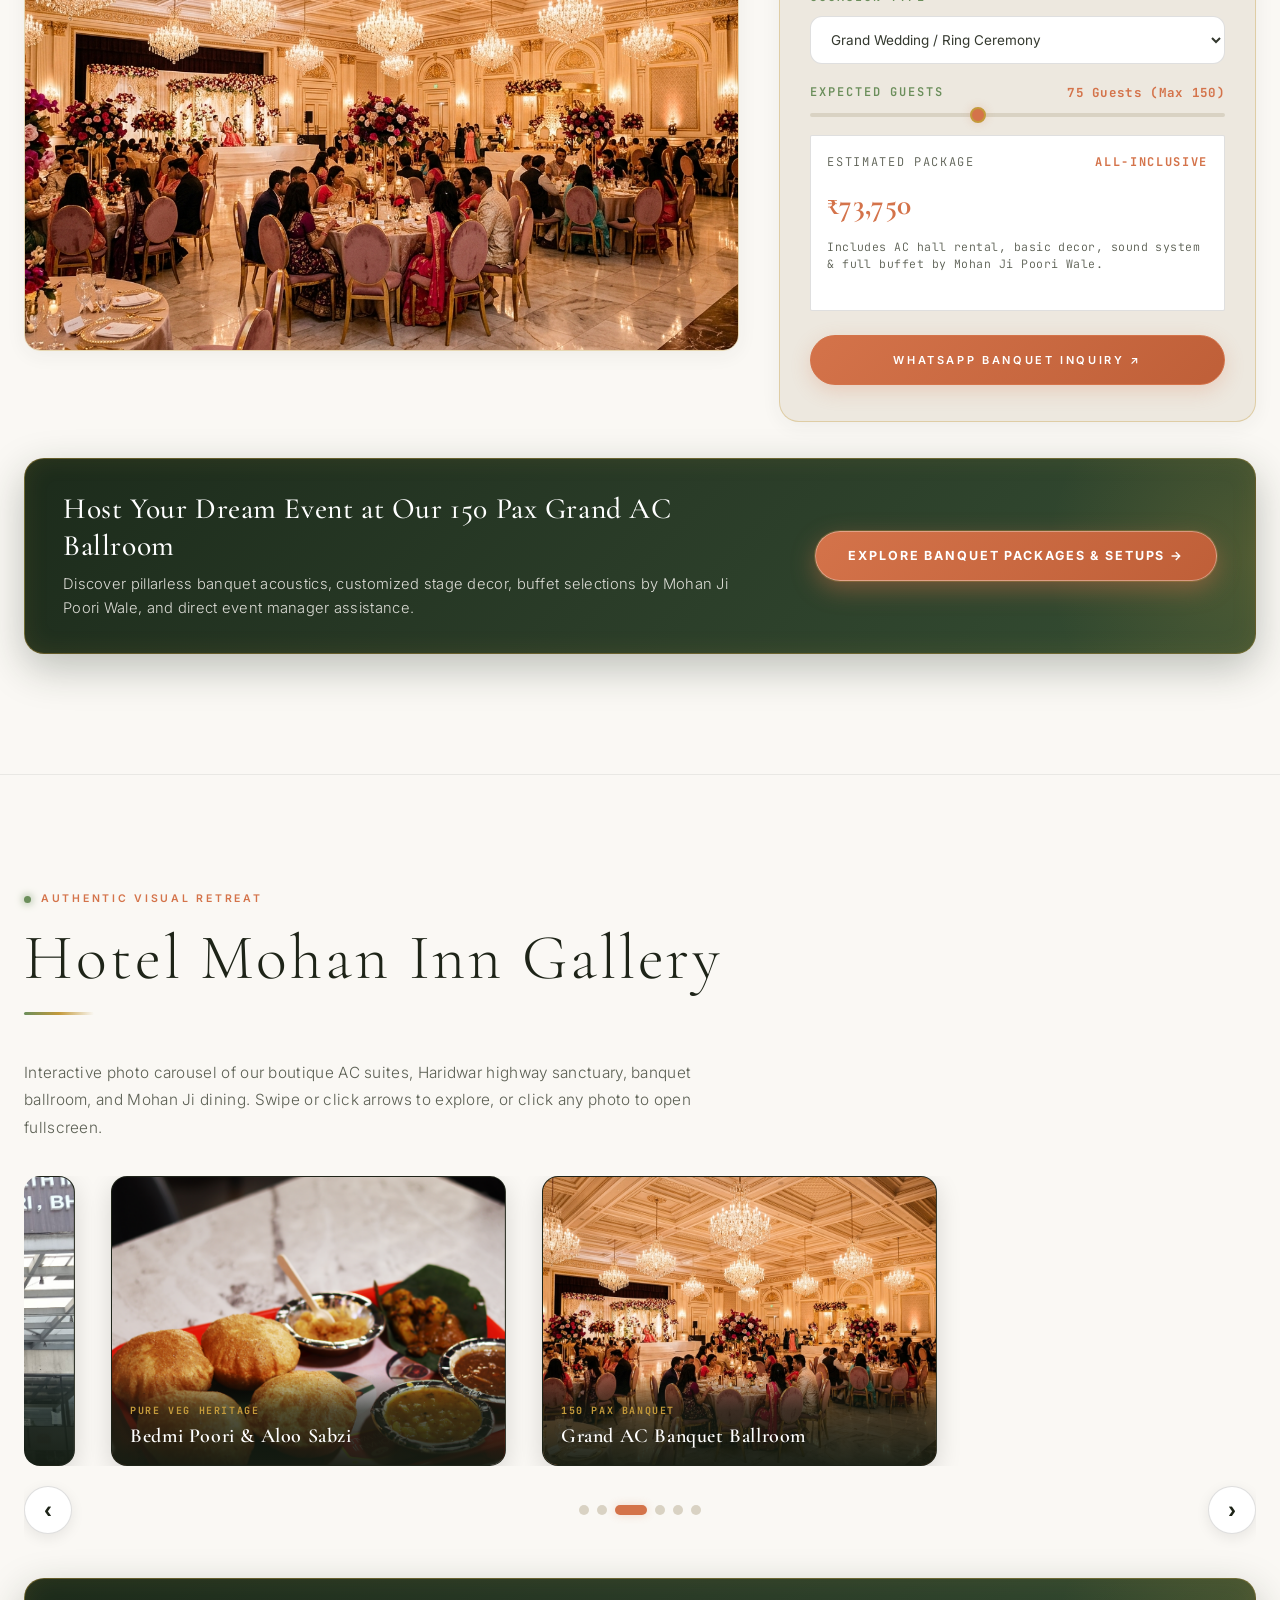
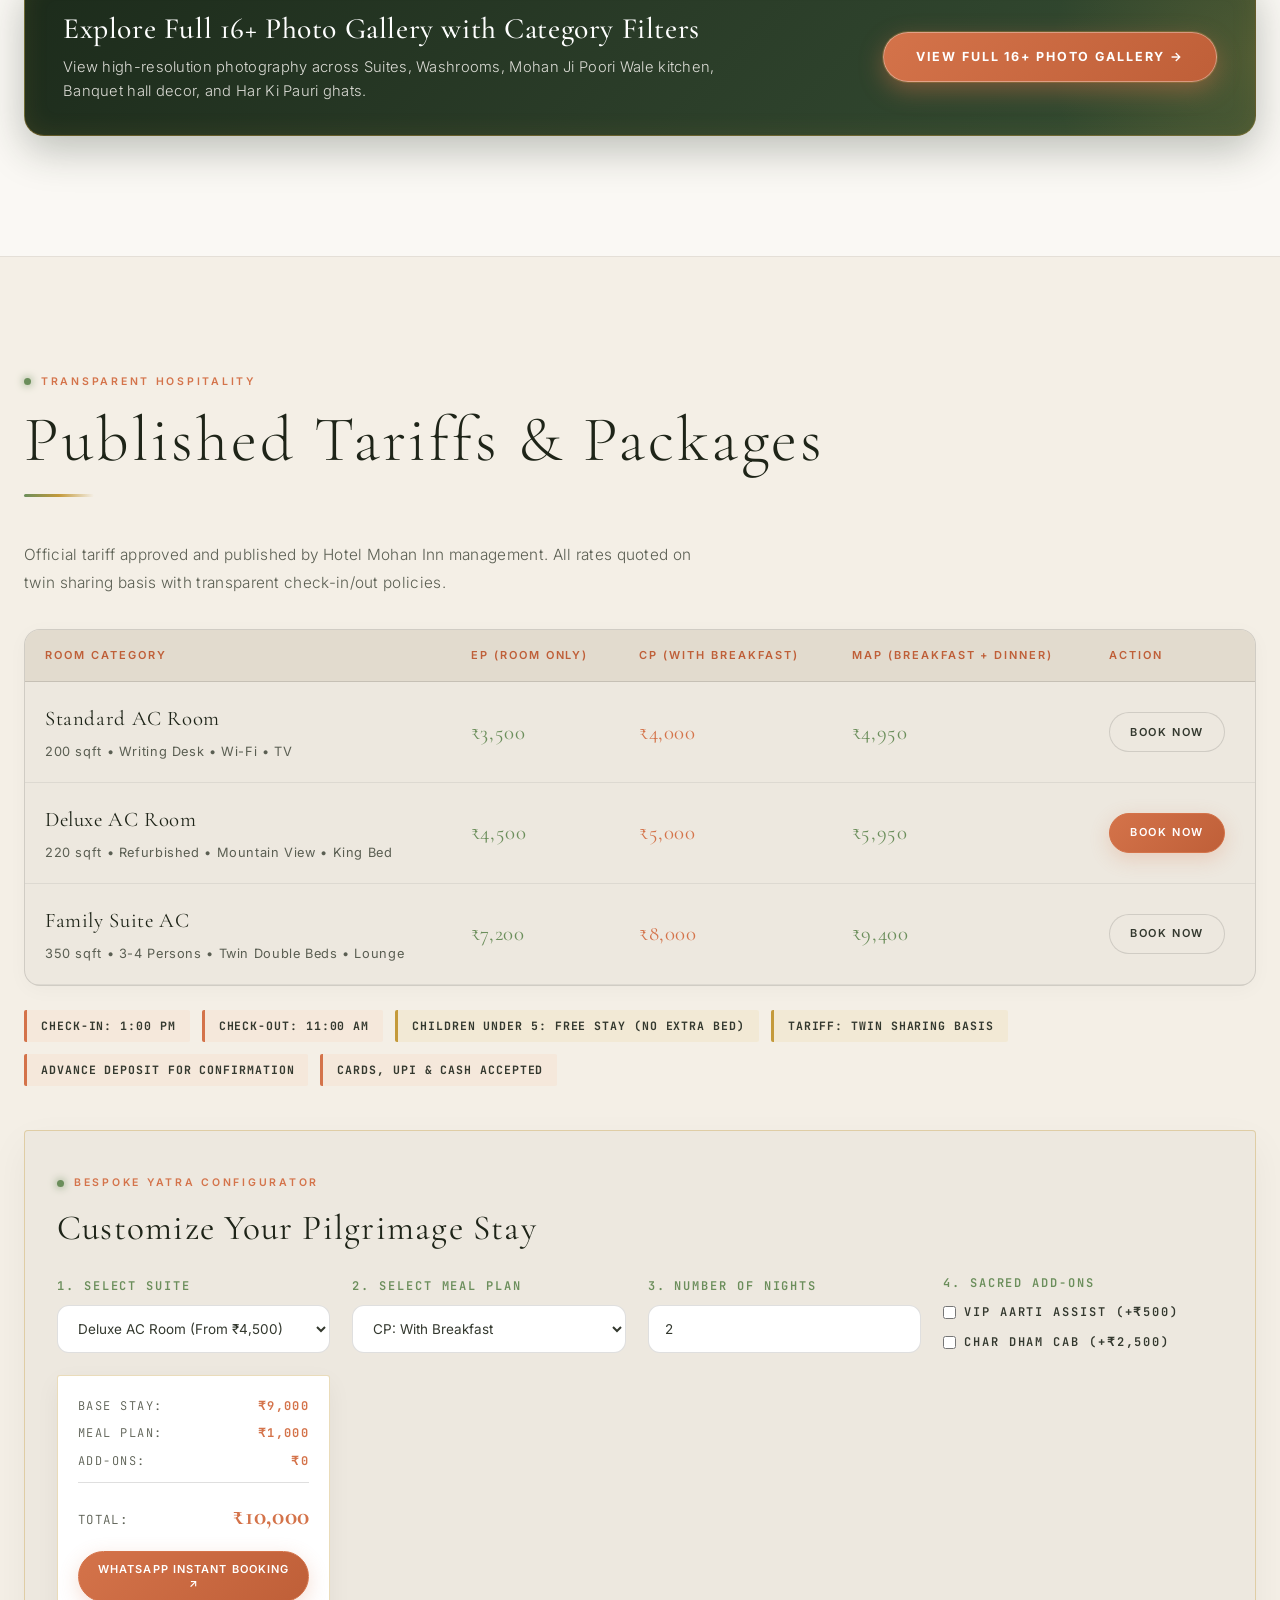
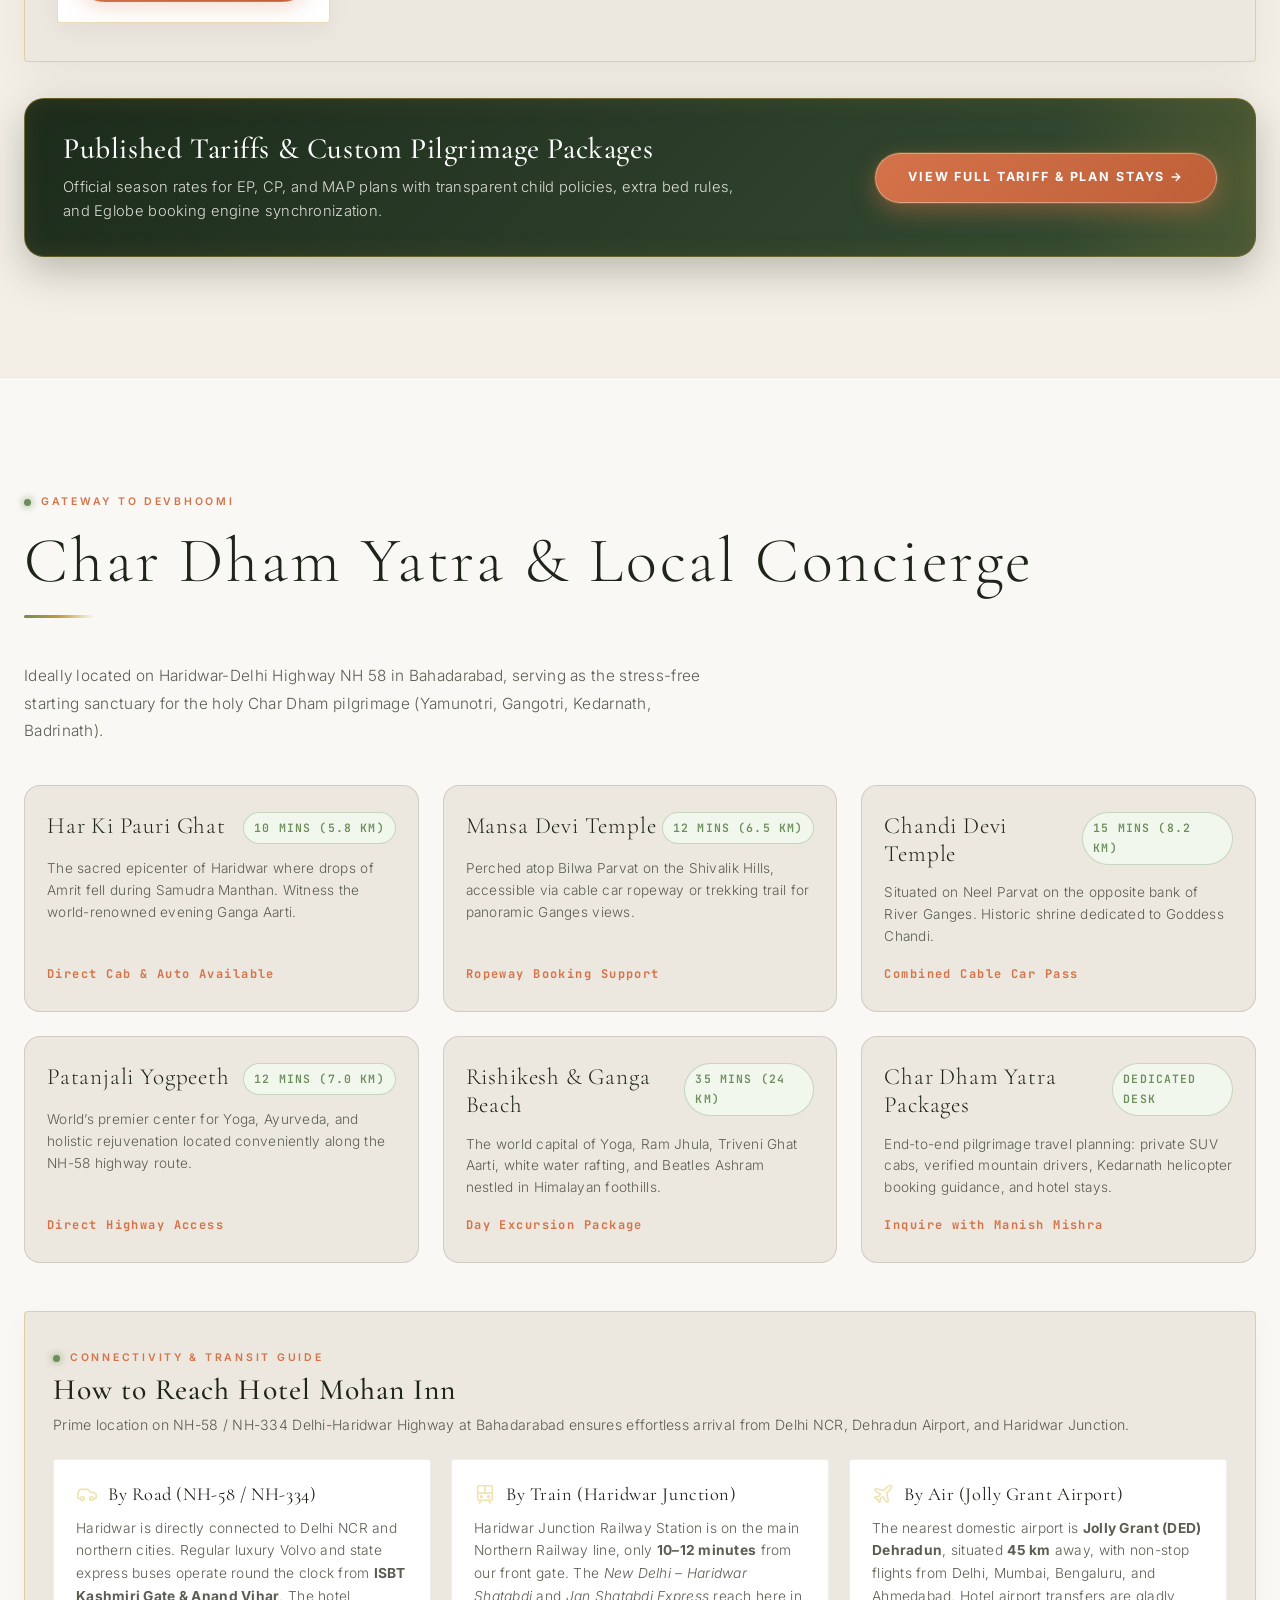
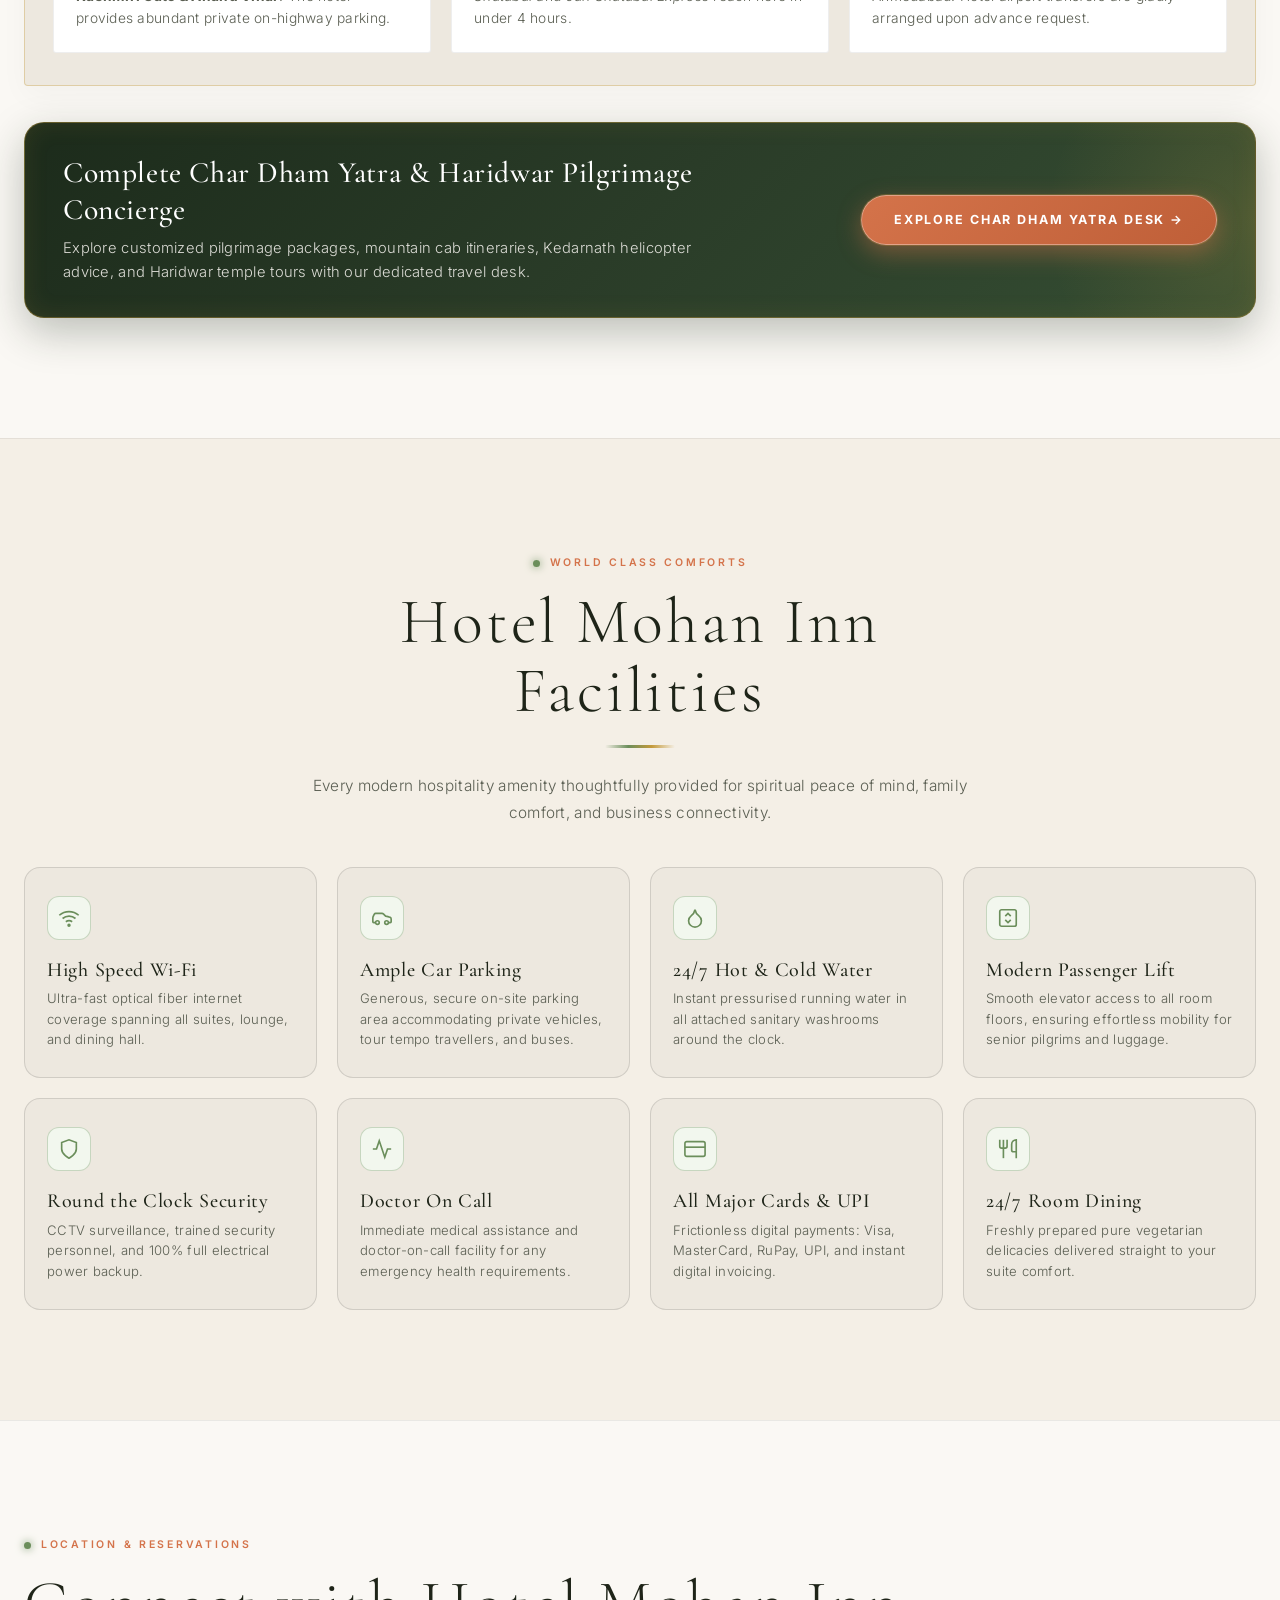
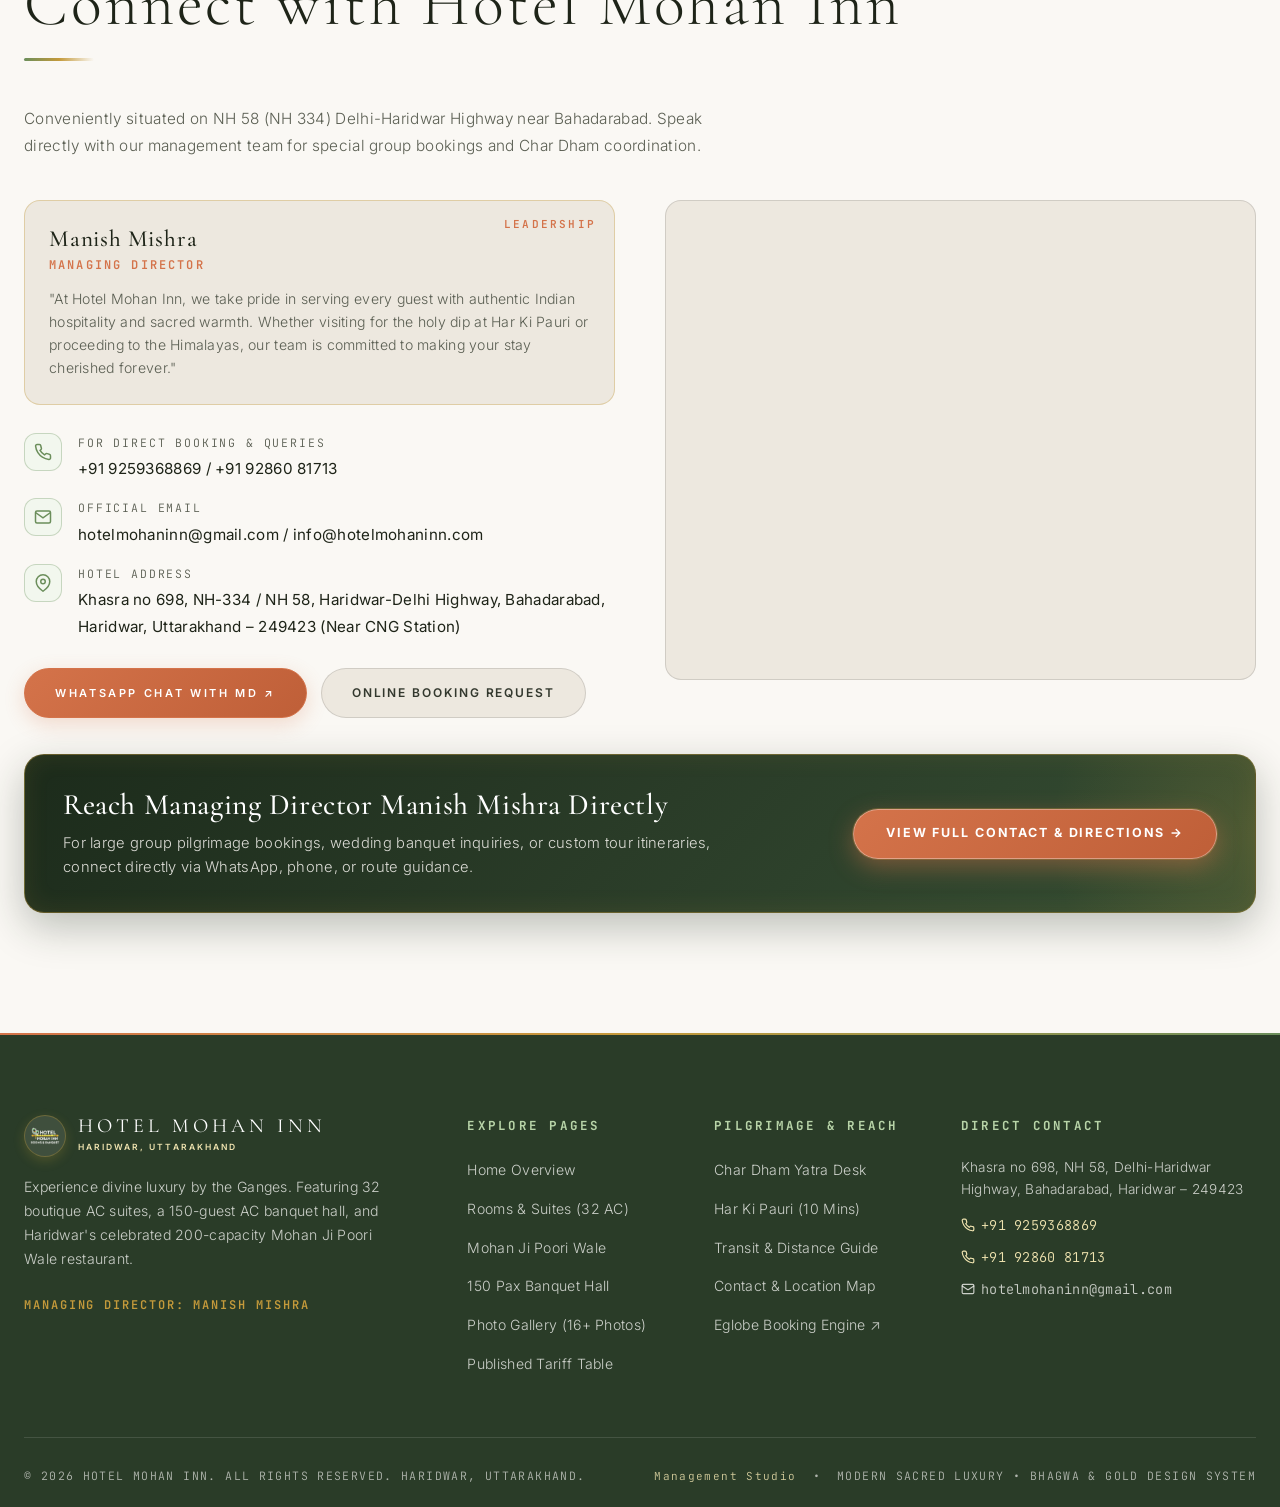
==== commit c54584f2: "fix(mobile): resolve published tariffs and stay configurator mobile responsive overflow" ====
--- a/index.html
+++ b/index.html
@@ -29,7 +29,7 @@
   <link href="https://fonts.googleapis.com/css2?family=Cormorant+Garamond:ital,wght@0,200;0,300;0,400;0,500;0,600;0,700;1,200;1,300;1,400;1,600&family=Inter:wght@200;300;400;500;600;700&family=JetBrains+Mono:wght@300;400;500;600&display=swap" rel="stylesheet">
 
   <!-- Stylesheet -->
-  <link rel="stylesheet" href="css/style.css?v=3.1">
+  <link rel="stylesheet" href="css/style.css?v=3.2">
 
   <!-- JSON-LD Hotel Schema -->
   <script type="application/ld+json">
@@ -828,7 +828,7 @@
   <!-- Section 7: Published Tariff & Bespoke Stay Configurator -->
   <section class="luxury-section" id="tariff" style="background: var(--bg-cream-alt);">
     <div class="container">
-      <div style="display: flex; justify-content: space-between; align-items: flex-end; flex-wrap: wrap; gap: 20px; margin-bottom: 30px;">
+      <div class="tariff-header-flex">
         <div>
           <span class="section-eyebrow">TRANSPARENT HOSPITALITY</span>
           <h2 class="section-title">Published Tariffs & Packages</h2>
@@ -841,6 +841,10 @@
 
       <!-- Published Tariff Table -->
       <div class="tariff-table-wrap">
+        <div class="tariff-scroll-hint">
+          <svg width="14" height="14" viewBox="0 0 24 24" fill="none" stroke="currentColor" stroke-width="2"><path d="M7 16l-4-4 4-4m10 0l4 4-4 4m-14-4h18"/></svg>
+          <span>Swipe table horizontally to compare all meal plans & rates</span>
+        </div>
         <table class="luxury-tariff-table">
           <thead>
             <tr>
@@ -907,23 +911,21 @@
       </div>
 
       <!-- Policy Badges (Official Hotel Rules from tariff.php) -->
-      <div style="display: flex; flex-wrap: wrap; gap: 14px; margin: 28px 0 50px 0; font-family: var(--font-mono); font-size: 12.5px; letter-spacing: 0.1em; color: var(--text-charcoal); font-weight: 700;">
-        <span id="badge-policy-checkin" style="border-left: 3.5px solid var(--bhagwa); padding: 8px 14px; background: rgba(255, 122, 40, 0.06); border-radius: 2px;">CHECK-IN: 1:00 PM</span>
-        <span id="badge-policy-checkout" style="border-left: 3.5px solid var(--bhagwa); padding: 8px 14px; background: rgba(255, 122, 40, 0.06); border-radius: 2px;">CHECK-OUT: 11:00 AM</span>
-        <span id="badge-policy-child" style="border-left: 3.5px solid var(--gold-antique); padding: 8px 14px; background: rgba(212, 160, 23, 0.08); border-radius: 2px;">CHILDREN UNDER 5: FREE STAY (NO EXTRA BED)</span>
-        <span id="badge-policy-rules" style="border-left: 3.5px solid var(--gold-antique); padding: 8px 14px; background: rgba(212, 160, 23, 0.08); border-radius: 2px;">TARIFF: TWIN SHARING BASIS</span>
-        <span style="border-left: 3.5px solid var(--bhagwa); padding: 8px 14px; background: rgba(255, 122, 40, 0.06); border-radius: 2px;">ADVANCE DEPOSIT FOR CONFIRMATION</span>
-        <span style="border-left: 3.5px solid var(--bhagwa); padding: 8px 14px; background: rgba(255, 122, 40, 0.06); border-radius: 2px;">CARDS, UPI & CASH ACCEPTED</span>
+      <div class="tariff-policy-strip">
+        <span id="badge-policy-checkin" class="tariff-policy-badge orange">CHECK-IN: 1:00 PM</span>
+        <span id="badge-policy-checkout" class="tariff-policy-badge orange">CHECK-OUT: 11:00 AM</span>
+        <span id="badge-policy-child" class="tariff-policy-badge gold">CHILDREN UNDER 5: FREE STAY (NO EXTRA BED)</span>
+        <span id="badge-policy-rules" class="tariff-policy-badge gold">TARIFF: TWIN SHARING BASIS</span>
+        <span class="tariff-policy-badge orange">ADVANCE DEPOSIT FOR CONFIRMATION</span>
+        <span class="tariff-policy-badge orange">CARDS, UPI & CASH ACCEPTED</span>
       </div>
 
       <!-- Interactive Stay & Yatra Configurator -->
-      <div style="background: var(--bg-sand); border: 1.5px solid var(--gold-border); padding: 40px 30px; border-radius: 3px; position: relative; overflow: hidden; box-shadow: 0 15px 40px rgba(0, 0, 0, 0.05);">
+      <div class="tariff-configurator-card">
         <span class="section-eyebrow">BESPOKE YATRA CONFIGURATOR</span>
-        <h3 class="font-serif" style="font-size: 2.2rem; font-weight: 400; color: var(--text-charcoal-pure); margin-bottom: 24px;">
-          Customize Your Pilgrimage Stay
-        </h3>
-
-        <div style="display: grid; grid-template-columns: repeat(auto-fit, minmax(220px, 1fr)) 280px; gap: 24px; align-items: flex-end;">
+        <h3 class="configurator-title">Customize Your Pilgrimage Stay</h3>
+
+        <div class="tariff-configurator-grid">
           <div class="input-field-group">
             <label for="cfg-room">1. Select Suite</label>
             <select id="cfg-room" class="custom-select">
@@ -949,12 +951,12 @@
 
           <div class="input-field-group">
             <label>4. Sacred Add-ons</label>
-            <div style="display: flex; flex-direction: column; gap: 8px; font-size: 13.5px;">
-              <label style="display: flex; align-items: center; gap: 8px; cursor: pointer; color: var(--text-charcoal);">
+            <div class="configurator-addons-list">
+              <label>
                 <input type="checkbox" id="cfg-aarti" style="accent-color: var(--bhagwa);">
                 VIP Aarti Assist (+₹500)
               </label>
-              <label style="display: flex; align-items: center; gap: 8px; cursor: pointer; color: var(--text-charcoal);">
+              <label>
                 <input type="checkbox" id="cfg-yatra" style="accent-color: var(--bhagwa);">
                 Char Dham Cab (+₹2,500)
               </label>
@@ -962,7 +964,7 @@
           </div>
 
           <!-- Total Calculation Card -->
-          <div style="background: #FFFFFF; border: 1.5px solid var(--gold-border); padding: 18px; border-radius: 2px; box-shadow: 0 8px 24px rgba(0, 0, 0, 0.05);">
+          <div class="tariff-configurator-total-card">
             <div style="display: flex; justify-content: space-between; font-family: var(--font-mono); font-size: 12px; color: var(--text-charcoal-muted); letter-spacing: 0.12em;">
               <span>BASE STAY:</span>
               <span id="cfg-bill-base" class="text-bhagwa" style="font-weight: 700;">₹10,000</span>
--- a/css/style.css
+++ b/css/style.css
@@ -1999,38 +1999,76 @@
   margin-bottom: 22px;
 }
 
-/* Published Tariff Section */
+/* Published Tariff & Bespoke Configurator Architecture */
+.tariff-header-flex {
+  display: flex;
+  justify-content: space-between;
+  align-items: flex-end;
+  flex-wrap: wrap;
+  gap: 20px;
+  margin-bottom: 30px;
+}
+
 .tariff-table-wrap {
+  width: 100%;
+  max-width: 100%;
+  overflow-x: auto;
+  -webkit-overflow-scrolling: touch;
+  background: var(--bg-sand);
   border: 1px solid var(--border-medium);
-  background: var(--bg-sand);
-  margin-top: 40px;
-  overflow-x: auto;
   border-radius: var(--radius-md);
+  margin-top: 32px;
+  position: relative;
+  box-shadow: 0 4px 20px rgba(0, 0, 0, 0.03);
+}
+
+.tariff-scroll-hint {
+  display: none;
+  align-items: center;
+  justify-content: center;
+  gap: 8px;
+  padding: 8px 14px;
+  background: rgba(212, 115, 74, 0.08);
+  border-bottom: 1px solid rgba(212, 115, 74, 0.2);
+  color: var(--bhagwa-deep);
+  font-family: var(--font-mono);
+  font-size: 11px;
+  letter-spacing: 0.04em;
+  font-weight: 600;
+  text-align: center;
+}
+
+.tariff-scroll-hint svg {
+  flex-shrink: 0;
+  stroke: var(--bhagwa);
 }
 
 .luxury-tariff-table {
   width: 100%;
+  min-width: 600px;
   border-collapse: collapse;
   text-align: left;
 }
 
 .luxury-tariff-table th {
   background: var(--bg-sand-deep);
-  padding: 18px 24px;
+  padding: 16px 20px;
   font-family: var(--font-sans);
   font-size: 11px;
   text-transform: uppercase;
-  letter-spacing: 0.22em;
+  letter-spacing: 0.18em;
   color: var(--bhagwa-deep);
   border-bottom: 1px solid var(--border-medium);
   font-weight: 600;
+  white-space: nowrap;
 }
 
 .luxury-tariff-table td {
-  padding: 22px 24px;
-  font-size: 0.95rem;
+  padding: 18px 20px;
+  font-size: 0.92rem;
   border-bottom: 1px solid var(--border-subtle);
   color: var(--text-charcoal);
+  vertical-align: middle;
 }
 
 .luxury-tariff-table tr:hover td {
@@ -2059,6 +2097,118 @@
   color: var(--green-fresh);
   font-weight: 400;
   letter-spacing: 0.03em;
+  white-space: nowrap;
+}
+
+/* Policy Badges Strip */
+.tariff-policy-strip {
+  display: flex;
+  flex-wrap: wrap;
+  gap: 12px;
+  margin: 24px 0 44px 0;
+  width: 100%;
+  box-sizing: border-box;
+}
+
+.tariff-policy-badge {
+  font-family: var(--font-mono);
+  font-size: 11.5px;
+  letter-spacing: 0.08em;
+  color: var(--text-charcoal);
+  font-weight: 700;
+  padding: 8px 14px;
+  border-radius: 2px;
+  line-height: 1.4;
+  word-break: break-word;
+  box-sizing: border-box;
+}
+
+.tariff-policy-badge.orange {
+  border-left: 3.5px solid var(--bhagwa);
+  background: rgba(255, 122, 40, 0.06);
+}
+
+.tariff-policy-badge.gold {
+  border-left: 3.5px solid var(--gold-antique);
+  background: rgba(212, 160, 23, 0.08);
+}
+
+/* Bespoke Configurator Card & Grid */
+.tariff-configurator-card {
+  background: var(--bg-sand);
+  border: 1.5px solid var(--gold-border);
+  padding: 38px 32px;
+  border-radius: 4px;
+  position: relative;
+  overflow: hidden;
+  box-shadow: 0 15px 40px rgba(0, 0, 0, 0.05);
+  width: 100%;
+  max-width: 100%;
+  box-sizing: border-box;
+}
+
+.configurator-title {
+  font-family: var(--font-serif);
+  font-size: clamp(1.6rem, 3.2vw, 2.2rem);
+  font-weight: 400;
+  color: var(--text-charcoal-pure);
+  margin-bottom: 24px;
+  line-height: 1.2;
+}
+
+.tariff-configurator-grid {
+  display: grid;
+  grid-template-columns: repeat(auto-fit, minmax(200px, 1fr)) 280px;
+  gap: 22px;
+  align-items: flex-end;
+  width: 100%;
+  max-width: 100%;
+  box-sizing: border-box;
+}
+
+.tariff-configurator-grid > * {
+  min-width: 0;
+  width: 100%;
+  box-sizing: border-box;
+}
+
+.tariff-configurator-total-card {
+  background: #FFFFFF;
+  border: 1.5px solid var(--gold-border);
+  padding: 20px;
+  border-radius: 3px;
+  box-shadow: 0 8px 24px rgba(0, 0, 0, 0.05);
+  box-sizing: border-box;
+  width: 100%;
+  max-width: 100%;
+}
+
+#cfg-book-btn {
+  white-space: normal;
+  word-break: break-word;
+  line-height: 1.35;
+  height: auto;
+  min-height: 44px;
+  padding: 10px 14px;
+  letter-spacing: 0.1em;
+  font-size: 11px;
+  text-align: center;
+  box-sizing: border-box;
+}
+
+.configurator-addons-list {
+  display: flex;
+  flex-direction: column;
+  gap: 8px;
+  font-size: 13.5px;
+}
+
+.configurator-addons-list label {
+  display: flex;
+  align-items: center;
+  gap: 8px;
+  cursor: pointer;
+  color: var(--text-charcoal);
 }
 
 /* Yatra & Haridwar Distance Matrix */
@@ -3431,9 +3581,15 @@
   .gallery-grid { grid-template-columns: repeat(2, 1fr); gap: 14px; }
   .gallery-card { height: 210px; }
 
-  /* Tariff table */
-  .luxury-tariff-table th { padding: 14px 16px; font-size: 11.5px; }
-  .luxury-tariff-table td { padding: 16px; font-size: 0.88rem; }
+  /* Tariff table & Configurator */
+  .tariff-header-flex { flex-direction: column; align-items: flex-start; gap: 12px; margin-bottom: 20px; }
+  .tariff-scroll-hint { display: flex; }
+  .luxury-tariff-table th { padding: 14px 14px; font-size: 11px; }
+  .luxury-tariff-table td { padding: 14px 14px; font-size: 0.88rem; }
+  .tariff-configurator-card { padding: 26px 18px; }
+  .tariff-configurator-grid { grid-template-columns: 1fr; gap: 16px; }
+  .tariff-configurator-total-card { grid-column: 1 / -1; padding: 18px 16px; }
+  #cfg-book-btn { width: 100% !important; white-space: normal !important; padding: 12px 14px !important; }
 
   /* Yatra */
   .yatra-matrix-grid { grid-template-columns: repeat(2, 1fr); gap: 14px; }
@@ -3620,16 +3776,24 @@
   .gallery-filter-btn { font-size: 10px; padding: 7px 12px; letter-spacing: 0.12em; }
   .gallery-filter-nav { gap: 6px; }
 
-  /* Tariff table */
-  .tariff-table-wrap { margin-top: 20px; border-radius: var(--radius-md); }
+  /* Tariff table & Bespoke Configurator */
+  .tariff-header-flex { margin-bottom: 18px; gap: 12px; }
+  .tariff-table-wrap { margin-top: 16px; border-radius: var(--radius-md); }
+  .tariff-scroll-hint { display: flex; font-size: 10px; padding: 6px 10px; }
   .luxury-tariff-table th,
   .luxury-tariff-table td {
-    padding: 10px 8px;
+    padding: 10px 10px;
     font-size: 0.8rem;
   }
   .tariff-room-name { font-size: 0.98rem; }
   .tariff-room-name small { font-size: 0.72rem; }
   .tariff-price-val { font-size: 0.95rem; }
+  .tariff-configurator-card { padding: 20px 14px; border-radius: var(--radius-sm); }
+  .configurator-title { font-size: 1.45rem; margin-bottom: 18px; }
+  .tariff-configurator-grid { grid-template-columns: 1fr; gap: 16px; }
+  .tariff-configurator-total-card { padding: 16px 14px; }
+  .tariff-policy-strip { gap: 8px; margin: 16px 0 28px 0; }
+  .tariff-policy-badge { font-size: 9.5px; padding: 6px 10px; width: 100%; box-sizing: border-box; }
 
   /* Yatra — 1 col */
   .yatra-matrix-grid { grid-template-columns: 1fr; gap: 12px; }
@@ -4050,22 +4214,41 @@
 
 @media (max-width: 768px) {
   .teaser-cta-banner {
-    padding: 24px 20px;
+    padding: 24px 18px;
     flex-direction: column;
     align-items: stretch;
-    gap: 20px;
+    gap: 18px;
+    box-sizing: border-box;
+    width: 100%;
+    max-width: 100%;
   }
   .teaser-cta-text {
     flex: 1 1 100%;
+    min-width: 0;
+    width: 100%;
+    box-sizing: border-box;
   }
   .teaser-cta-action {
     width: 100%;
+    box-sizing: border-box;
   }
   .teaser-cta-action a,
   .teaser-cta-action .btn-primary,
-  .teaser-cta-action .btn-bhagwa-primary {
+  .teaser-cta-action .btn-bhagwa-primary,
+  .teaser-cta-banner .btn-primary,
+  .teaser-cta-banner .btn-bhagwa-primary {
     width: 100% !important;
-    text-align: center;
+    max-width: 100% !important;
+    white-space: normal !important;
+    height: auto !important;
+    min-height: 48px !important;
+    padding: 12px 16px !important;
+    text-align: center !important;
+    line-height: 1.35 !important;
+    letter-spacing: 0.08em !important;
+    box-sizing: border-box !important;
+    font-size: 11.5px !important;
+    word-break: break-word !important;
   }
   .gallery-slide-card {
     flex: 0 0 calc(100% - 4px);
@@ -4074,4 +4257,20 @@
   }
 }
 
-
+@media (max-width: 480px) {
+  .teaser-cta-banner {
+    padding: 20px 14px;
+    gap: 14px;
+  }
+  .teaser-cta-text h3 {
+    font-size: 1.25rem !important;
+    line-height: 1.3 !important;
+  }
+  .teaser-cta-text p {
+    font-size: 0.82rem !important;
+    line-height: 1.5 !important;
+  }
+}
+
+
+
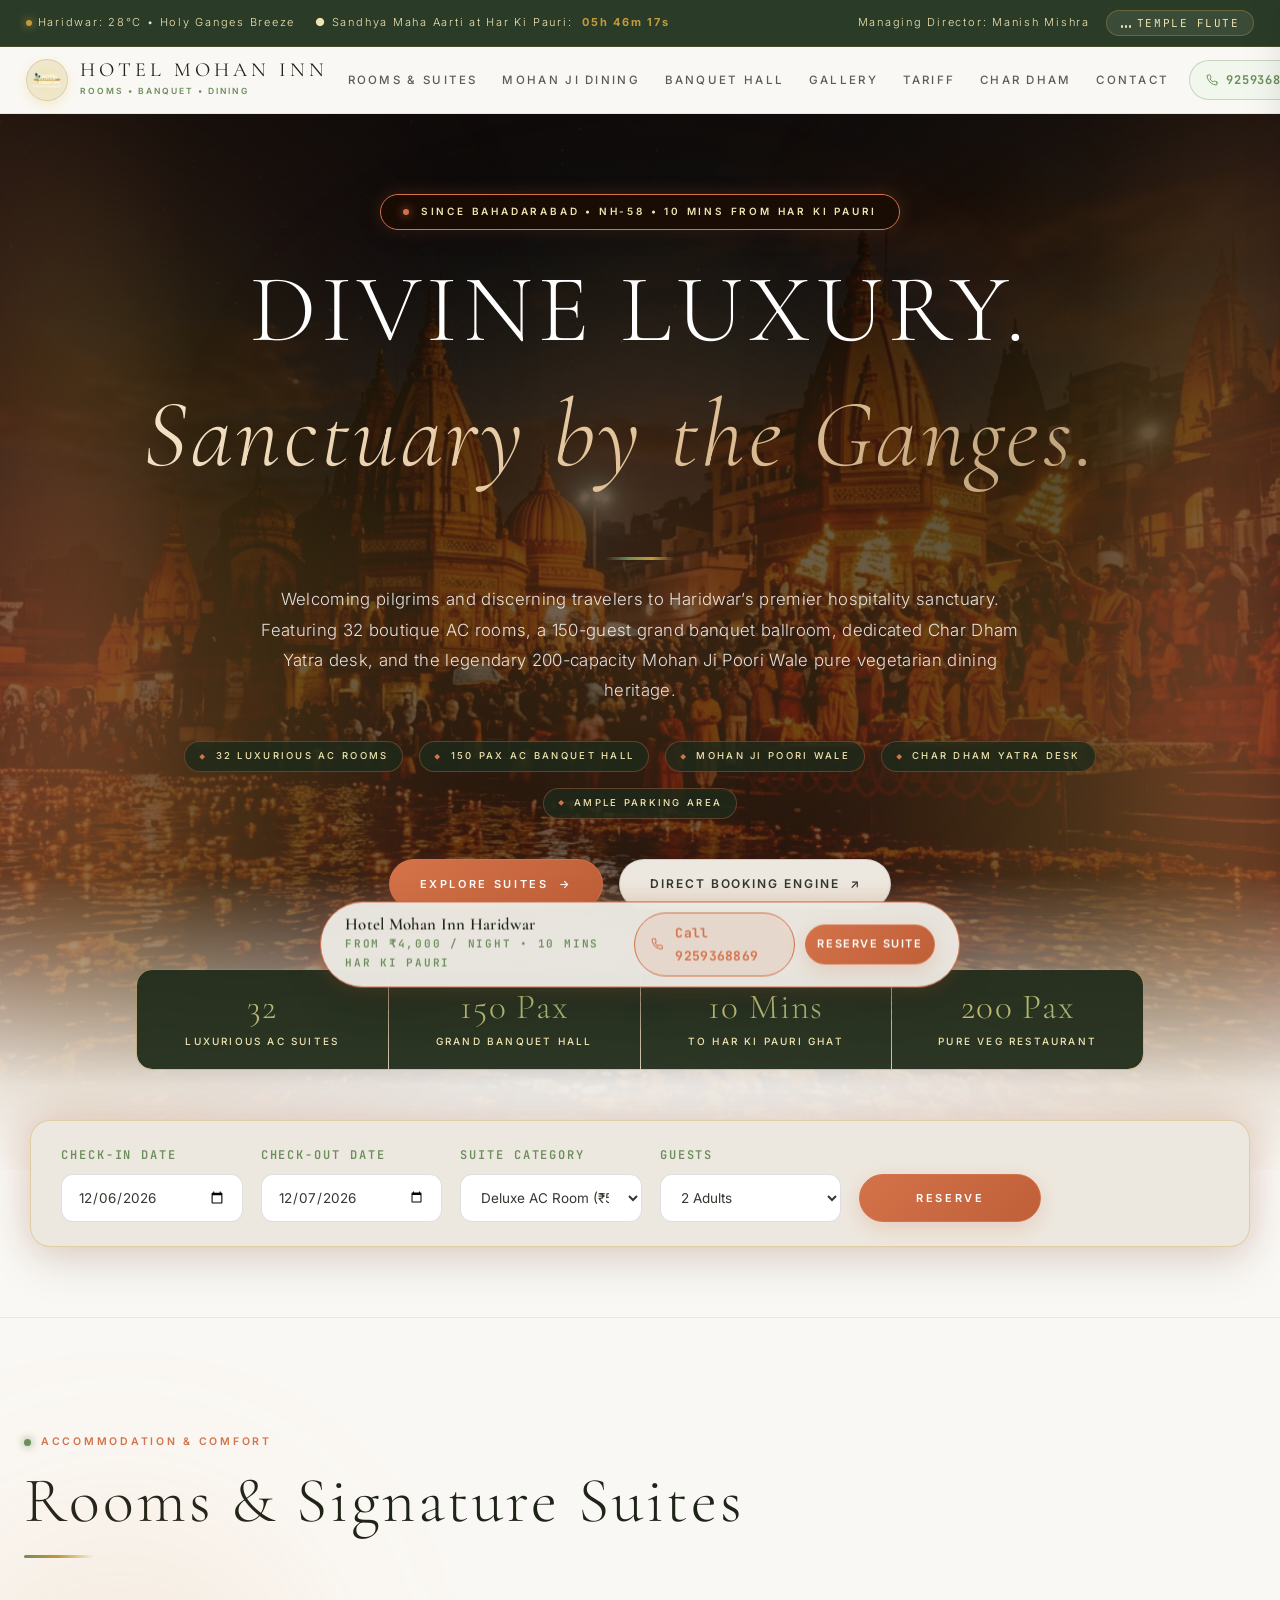
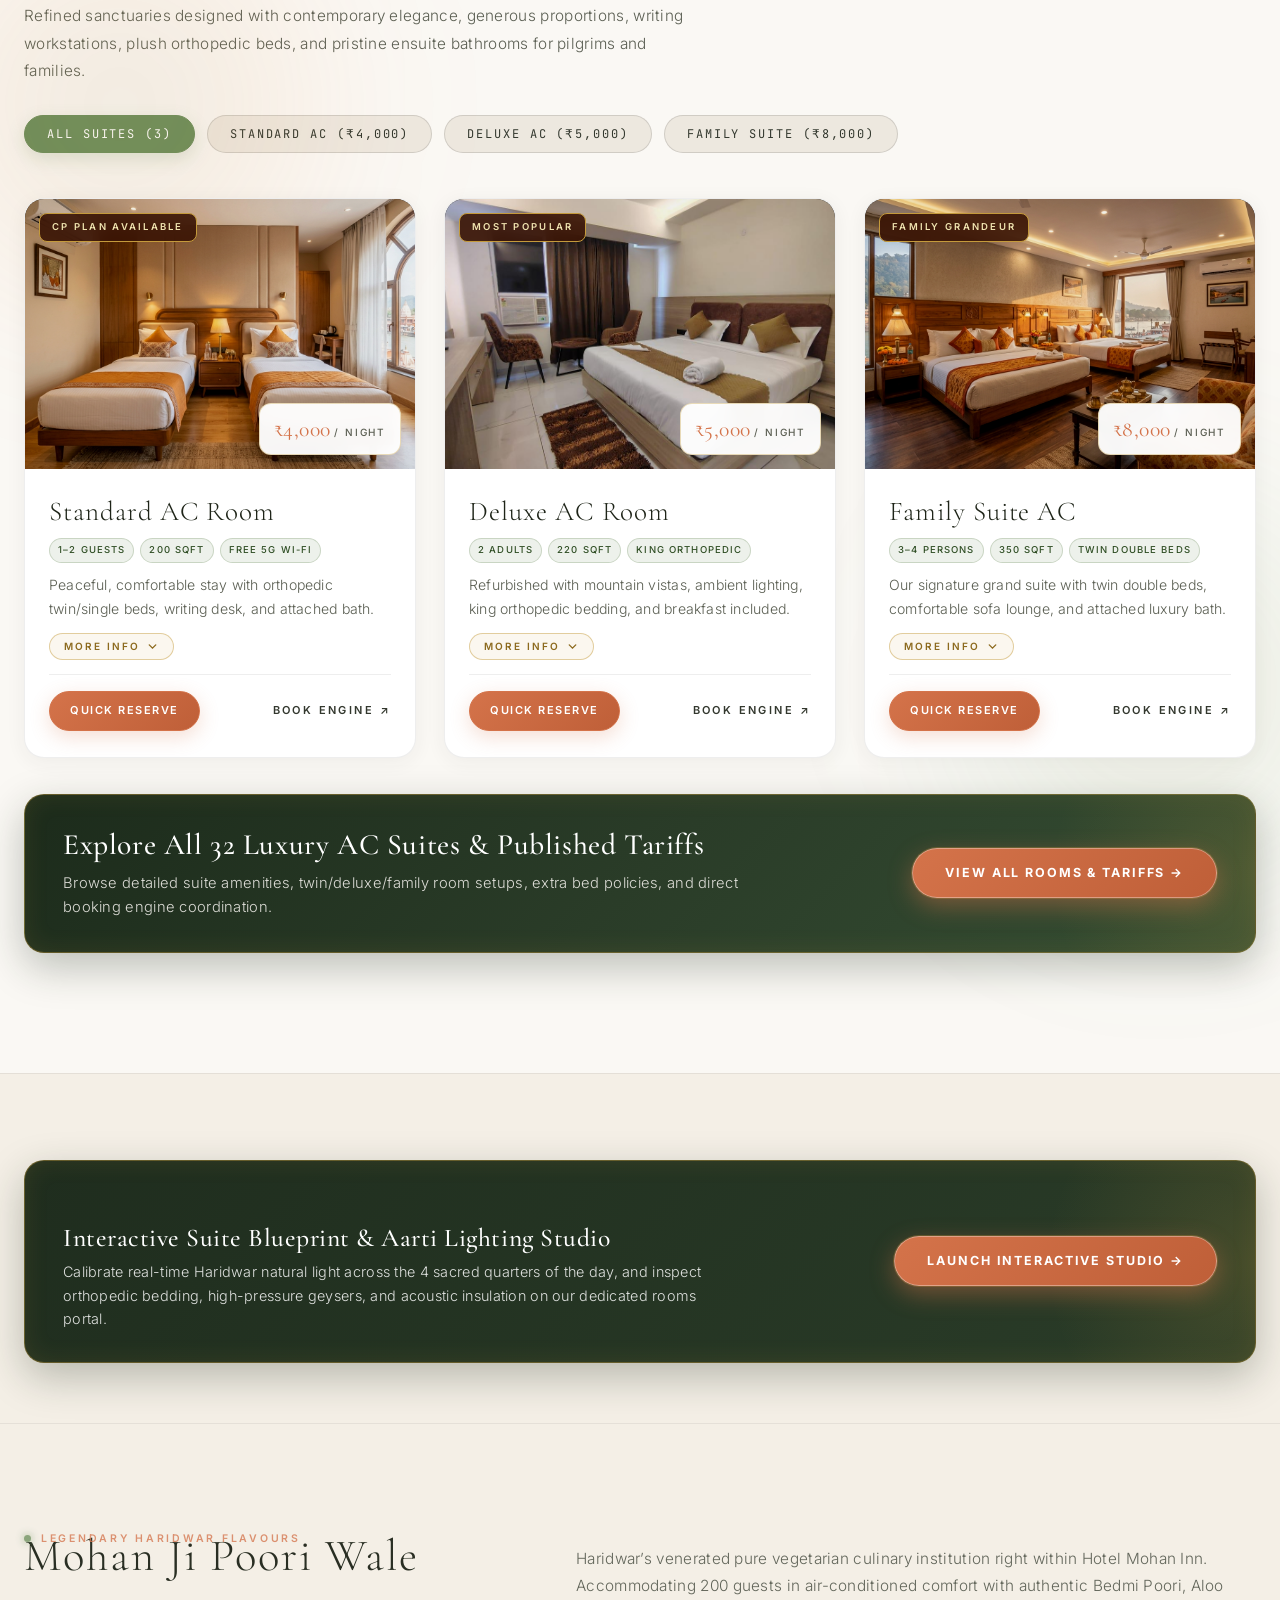
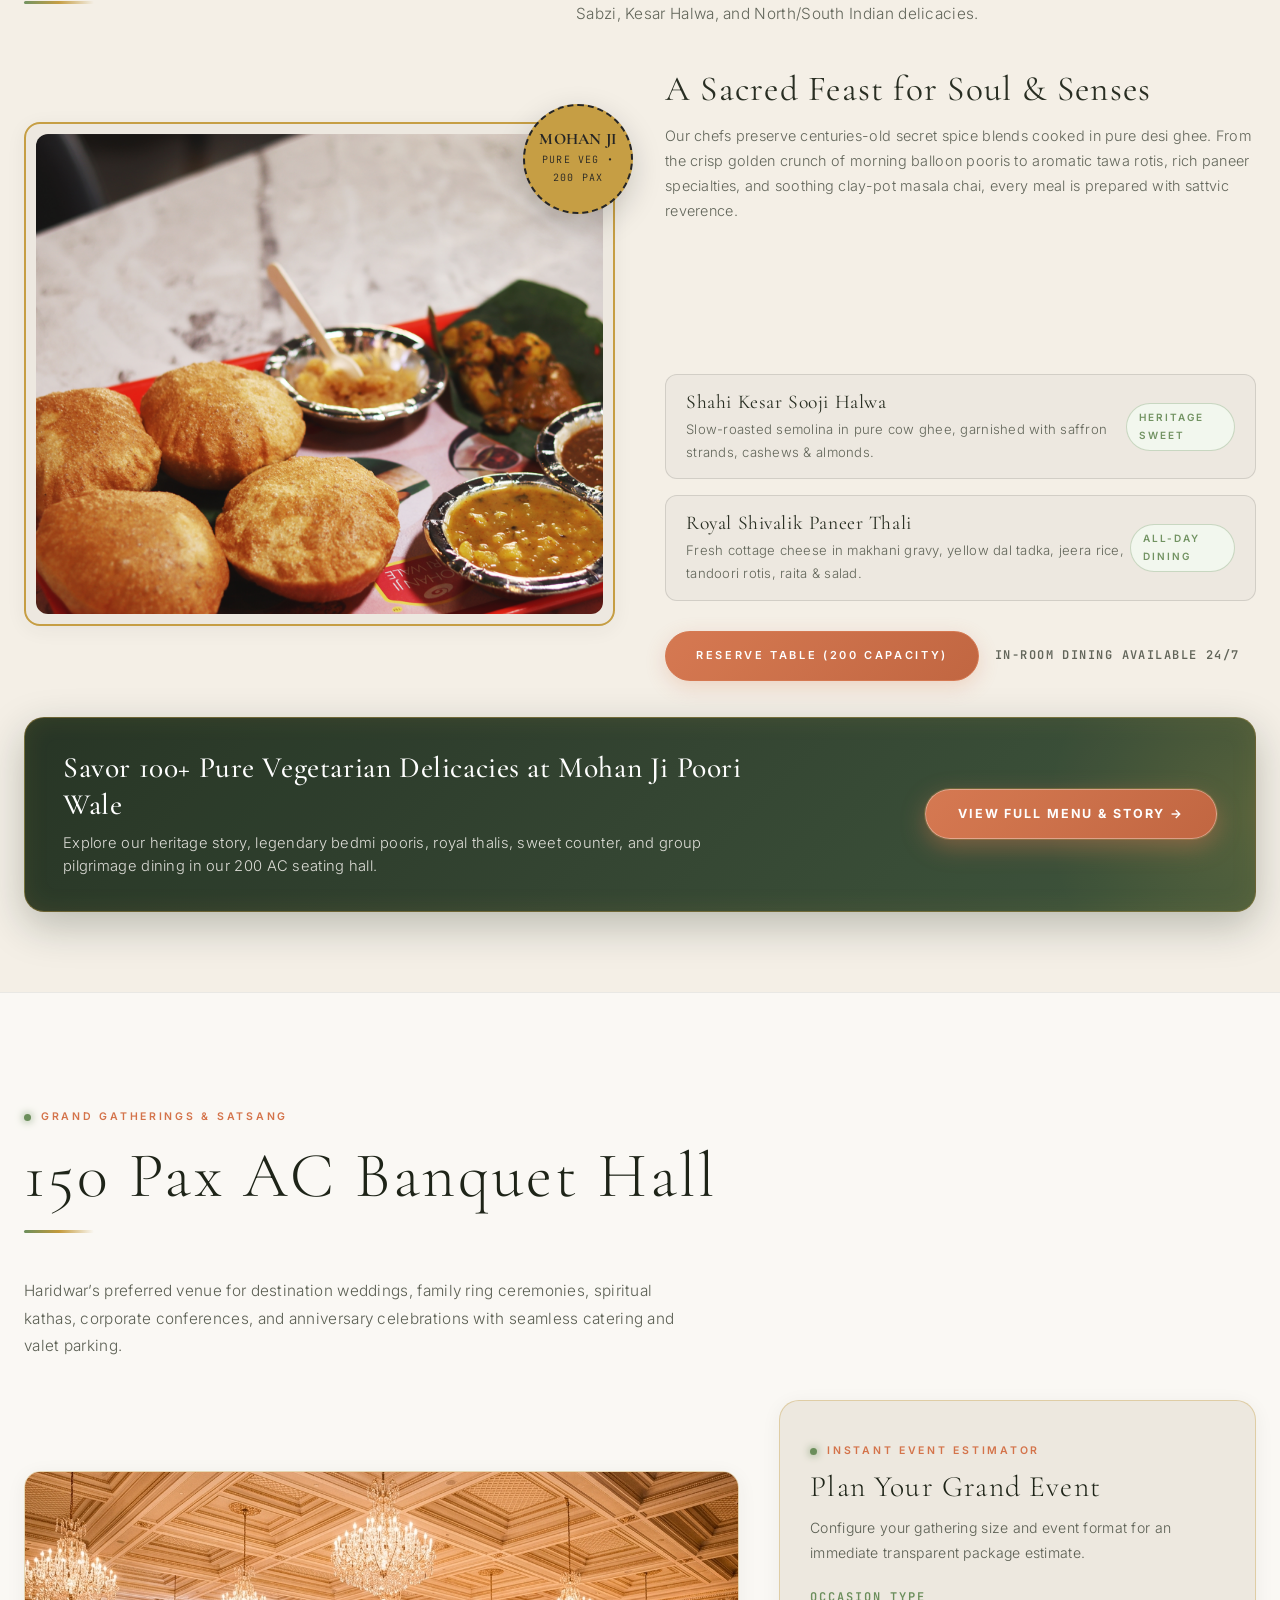
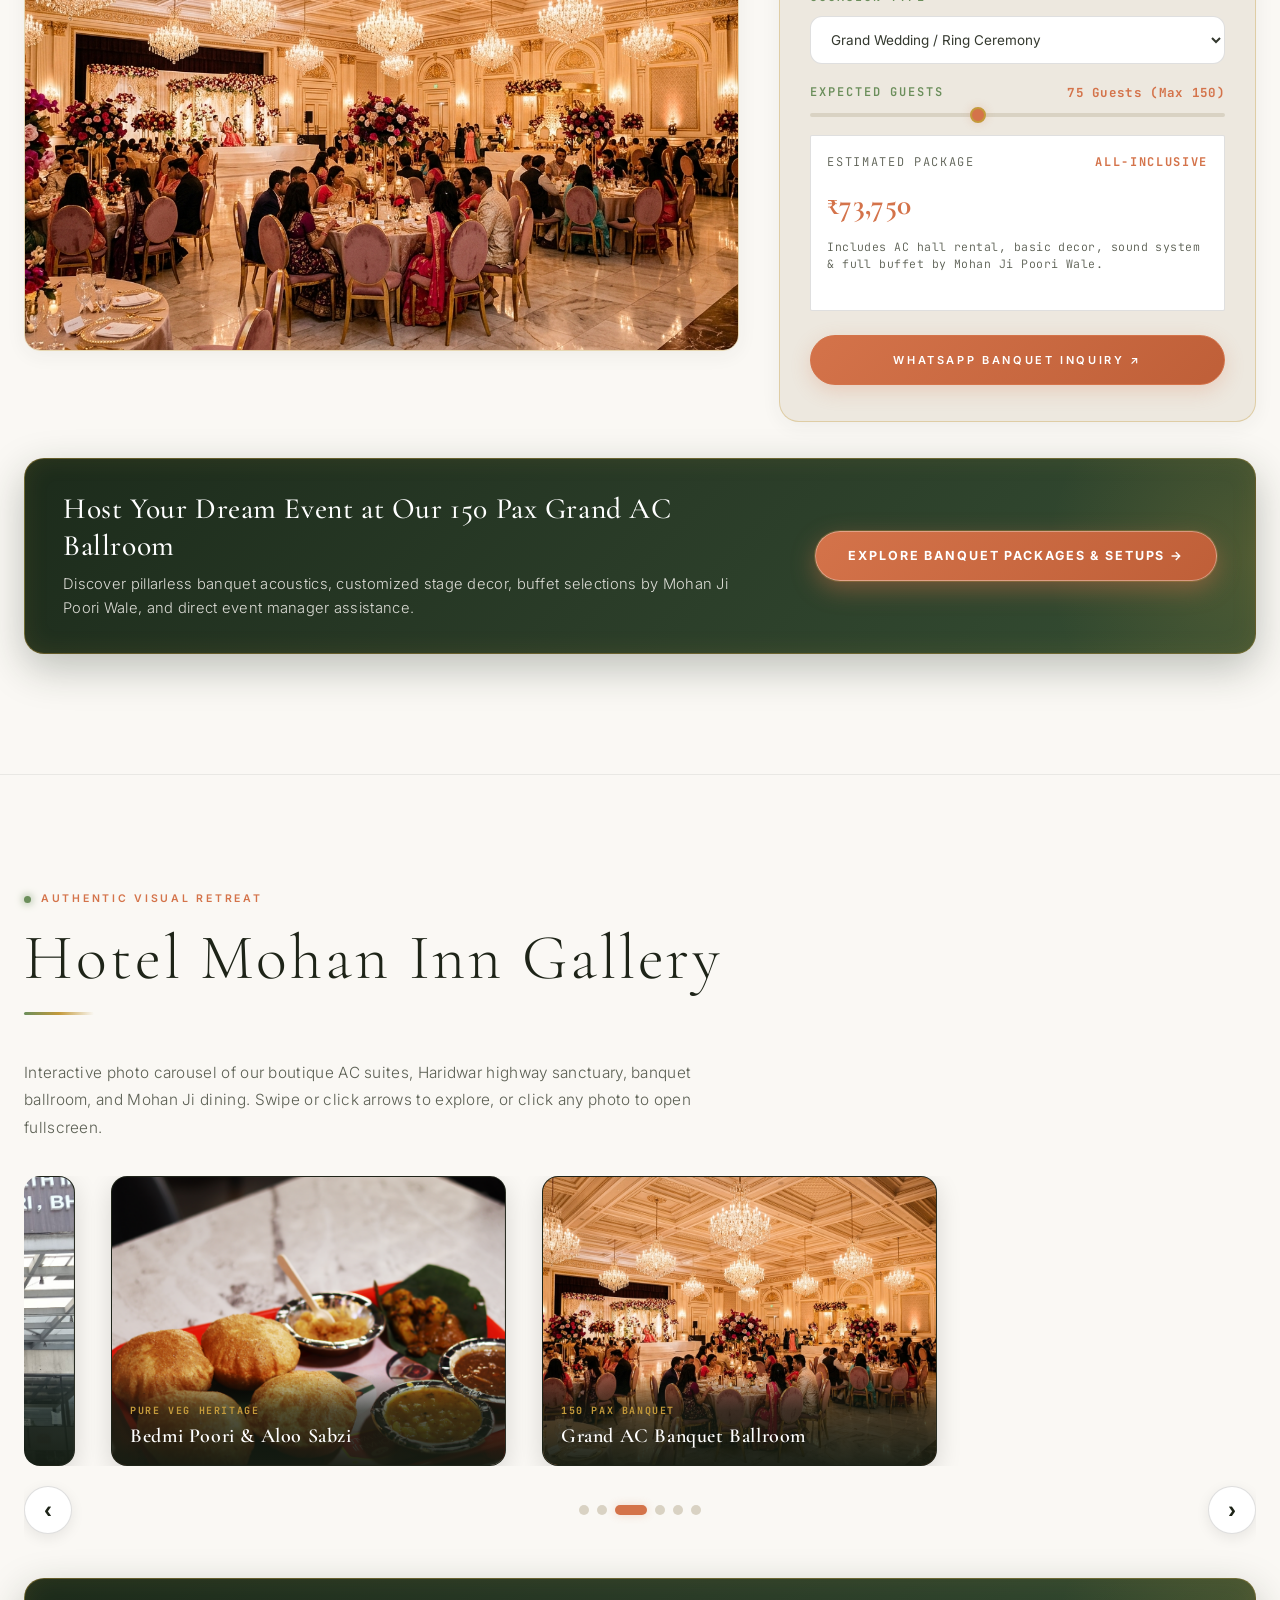
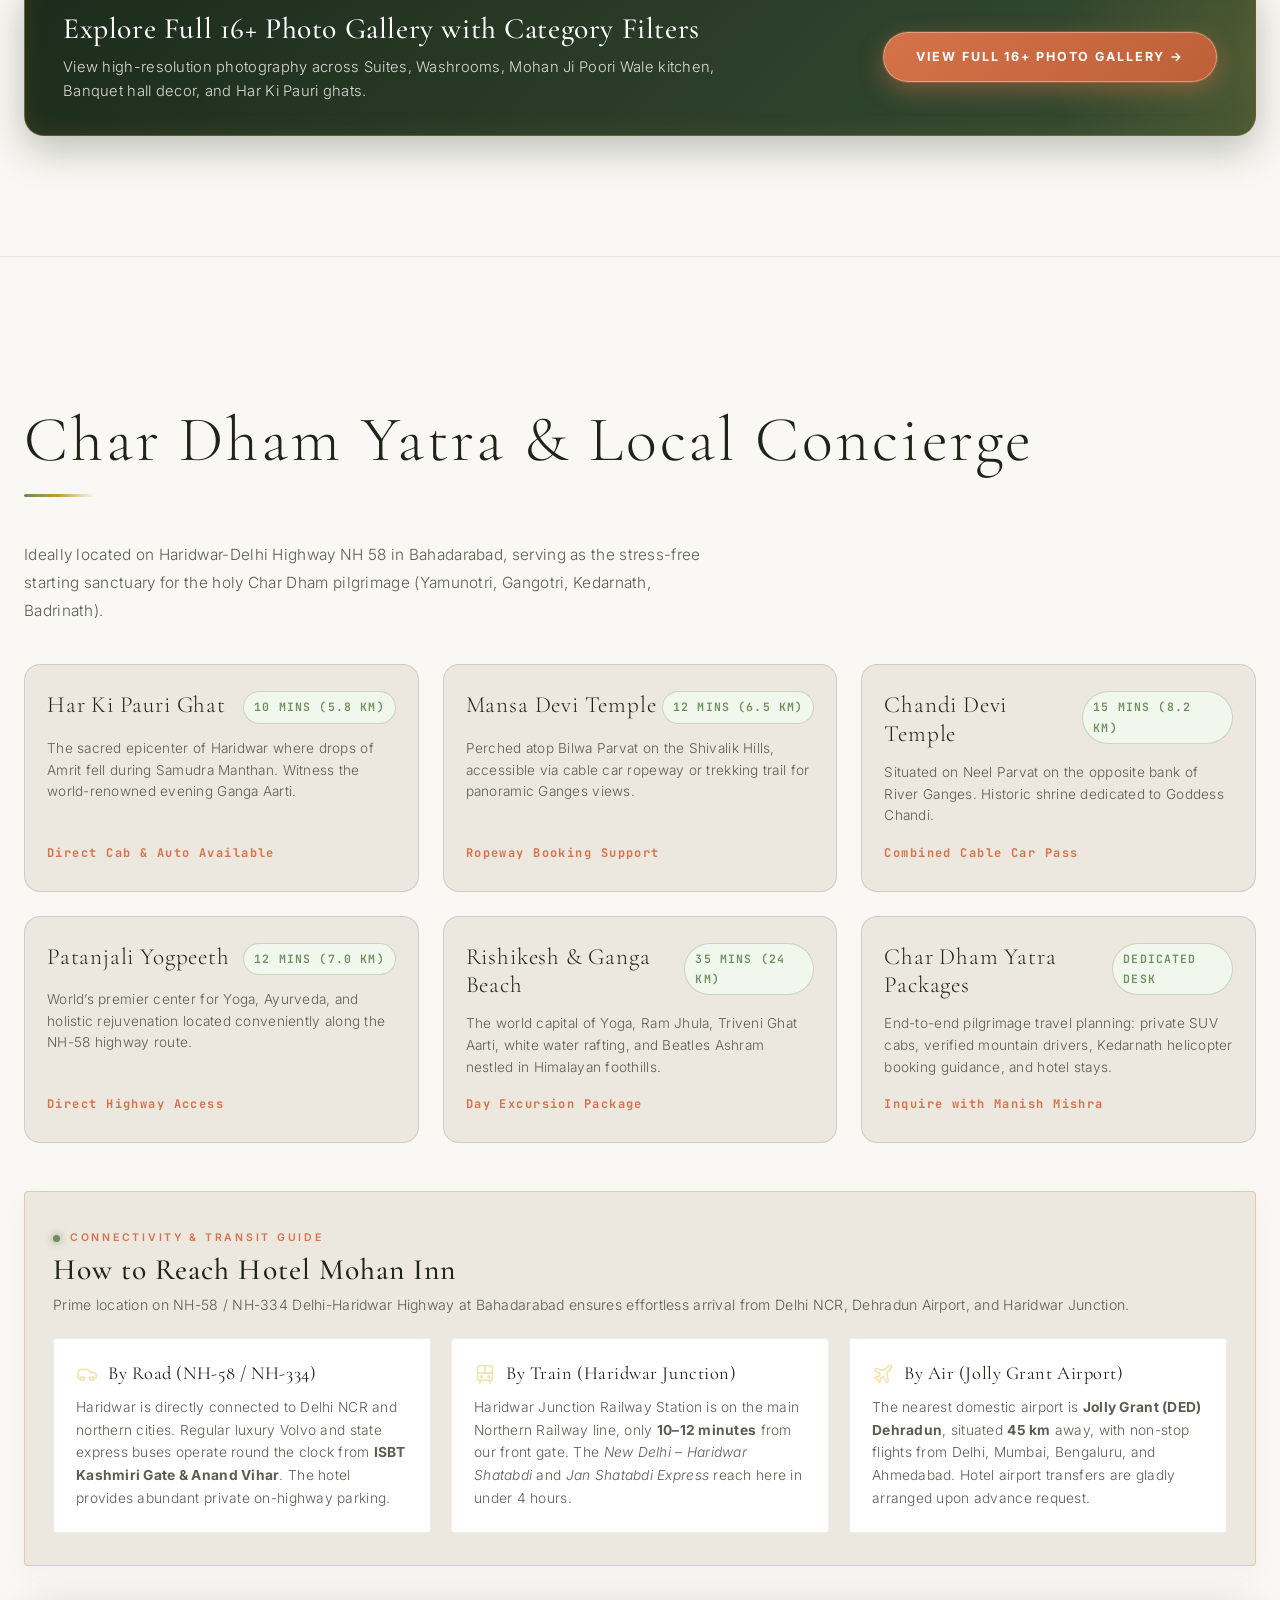
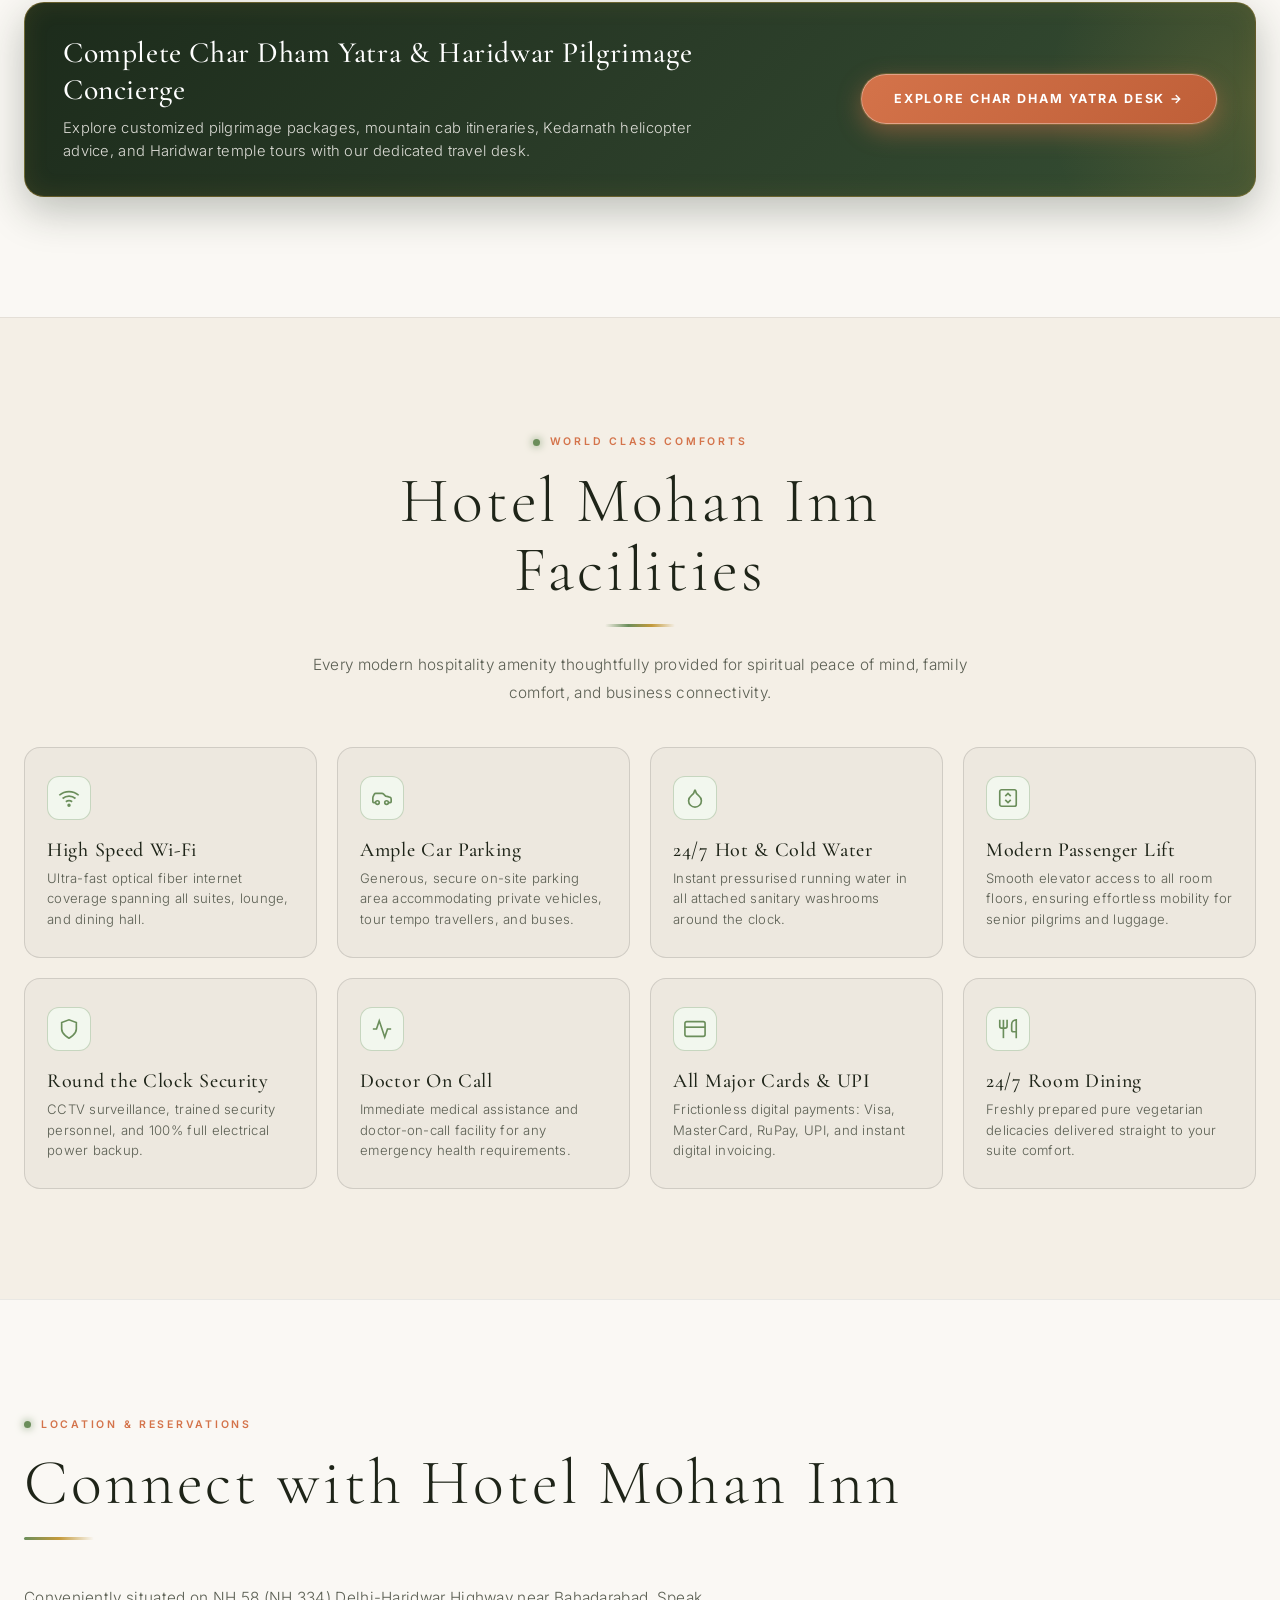
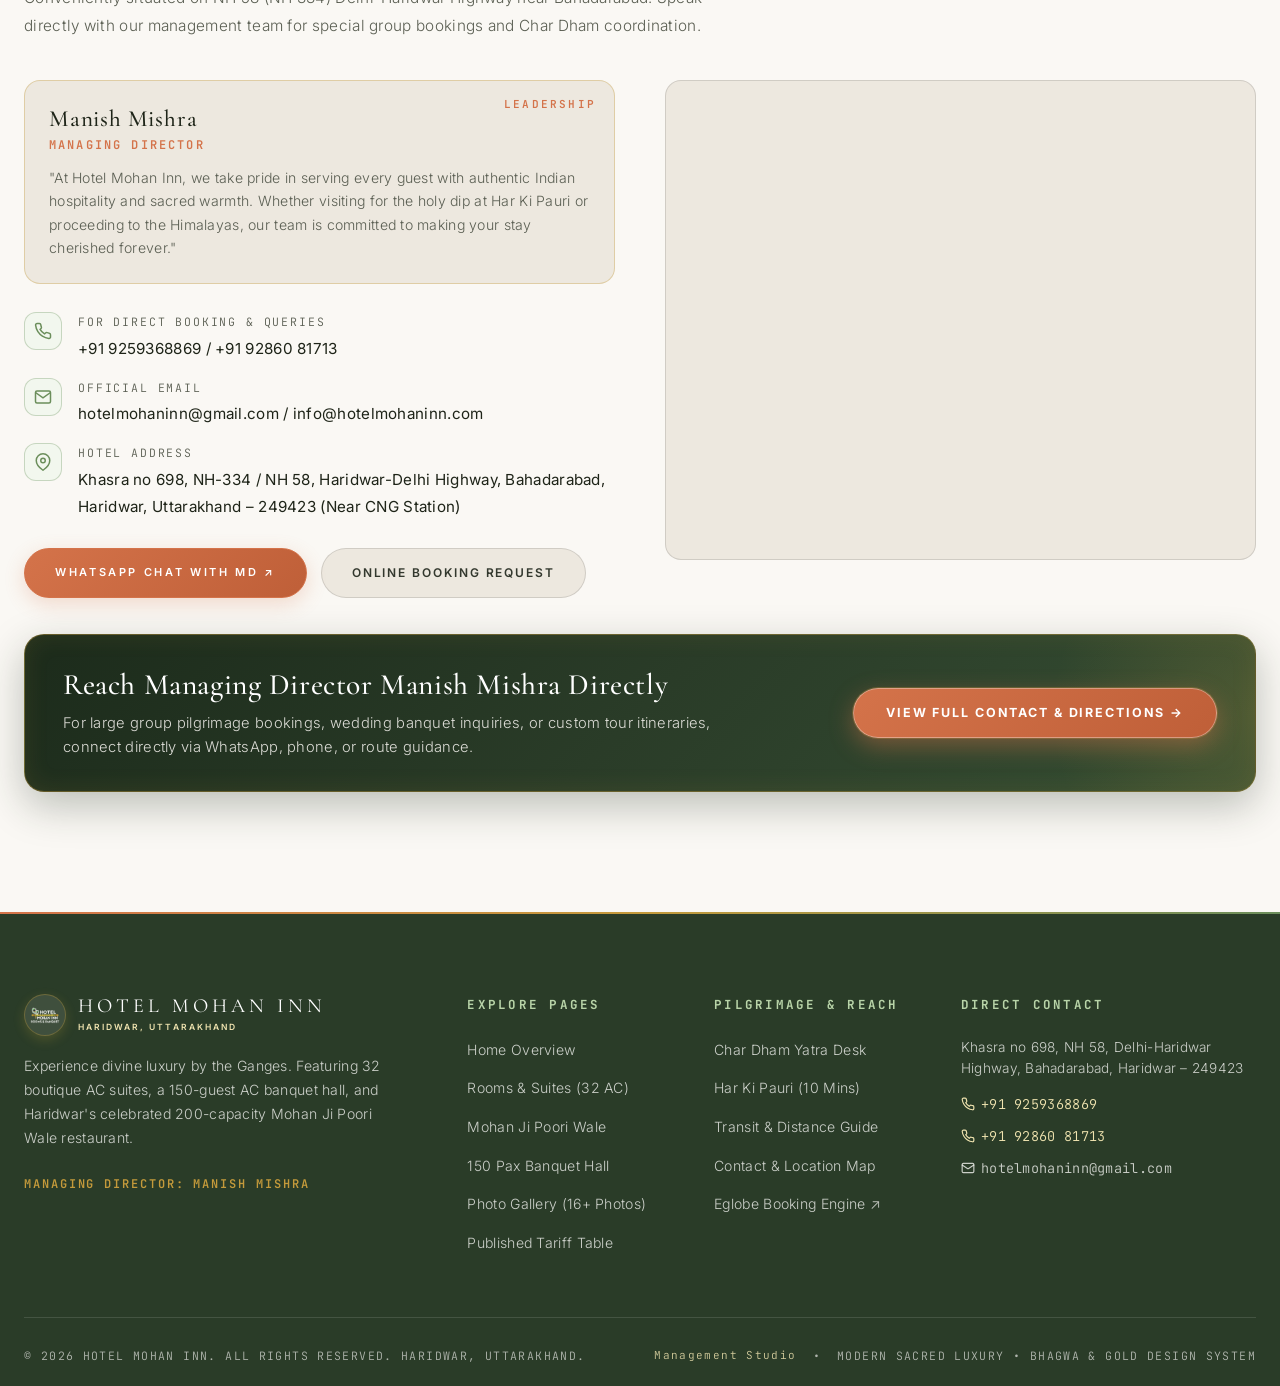
==== commit 034693a5: "fix(tariff): remove tariff from home page and implement non-scrolling responsive mobile cards on roo" ====
--- a/index.html
+++ b/index.html
@@ -29,7 +29,7 @@
   <link href="https://fonts.googleapis.com/css2?family=Cormorant+Garamond:ital,wght@0,200;0,300;0,400;0,500;0,600;0,700;1,200;1,300;1,400;1,600&family=Inter:wght@200;300;400;500;600;700&family=JetBrains+Mono:wght@300;400;500;600&display=swap" rel="stylesheet">
 
   <!-- Stylesheet -->
-  <link rel="stylesheet" href="css/style.css?v=3.2">
+  <link rel="stylesheet" href="css/style.css?v=3.3">
 
   <!-- JSON-LD Hotel Schema -->
   <script type="application/ld+json">
@@ -825,181 +825,6 @@
     </div>
   </section>
 
-  <!-- Section 7: Published Tariff & Bespoke Stay Configurator -->
-  <section class="luxury-section" id="tariff" style="background: var(--bg-cream-alt);">
-    <div class="container">
-      <div class="tariff-header-flex">
-        <div>
-          <span class="section-eyebrow">TRANSPARENT HOSPITALITY</span>
-          <h2 class="section-title">Published Tariffs & Packages</h2>
-          <div class="hairline-brass"></div>
-        </div>
-        <p class="section-desc">
-          Official tariff approved and published by Hotel Mohan Inn management. All rates quoted on twin sharing basis with transparent check-in/out policies.
-        </p>
-      </div>
-
-      <!-- Published Tariff Table -->
-      <div class="tariff-table-wrap">
-        <div class="tariff-scroll-hint">
-          <svg width="14" height="14" viewBox="0 0 24 24" fill="none" stroke="currentColor" stroke-width="2"><path d="M7 16l-4-4 4-4m10 0l4 4-4 4m-14-4h18"/></svg>
-          <span>Swipe table horizontally to compare all meal plans & rates</span>
-        </div>
-        <table class="luxury-tariff-table">
-          <thead>
-            <tr>
-              <th>Room Category</th>
-              <th>EP (Room Only)</th>
-              <th>CP (With Breakfast)</th>
-              <th>MAP (Breakfast + Dinner)</th>
-              <th>Action</th>
-            </tr>
-          </thead>
-          <tbody>
-            <tr>
-              <td>
-                <div class="tariff-room-name">
-                  Standard AC Room
-                  <small>200 sqft • Writing Desk • Wi-Fi • TV</small>
-                </div>
-              </td>
-              <td><span class="tariff-price-val" id="tariff-std-ep">₹3,500</span></td>
-              <td><span class="tariff-price-val" id="tariff-std-cp" style="color: var(--bhagwa);">₹4,000</span></td>
-              <td><span class="tariff-price-val" id="tariff-std-map">₹4,950</span></td>
-              <td>
-                <button class="btn-brass-ghost btn-brass-small open-reserve-modal-btn" data-room="Standard AC Room">
-                  Book Now
-                </button>
-              </td>
-            </tr>
-
-            <tr>
-              <td>
-                <div class="tariff-room-name">
-                  Deluxe AC Room
-                  <small>220 sqft • Refurbished • Mountain View • King Bed</small>
-                </div>
-              </td>
-              <td><span class="tariff-price-val" id="tariff-dlx-ep">₹4,500</span></td>
-              <td><span class="tariff-price-val" id="tariff-dlx-cp" style="color: var(--bhagwa);">₹5,000</span></td>
-              <td><span class="tariff-price-val" id="tariff-dlx-map">₹5,950</span></td>
-              <td>
-                <button class="btn-bhagwa-primary btn-brass-small open-reserve-modal-btn" data-room="Deluxe AC Room">
-                  Book Now
-                </button>
-              </td>
-            </tr>
-
-            <tr>
-              <td>
-                <div class="tariff-room-name">
-                  Family Suite AC
-                  <small>350 sqft • 3-4 Persons • Twin Double Beds • Lounge</small>
-                </div>
-              </td>
-              <td><span class="tariff-price-val" id="tariff-fam-ep">₹7,200</span></td>
-              <td><span class="tariff-price-val" id="tariff-fam-cp" style="color: var(--bhagwa);">₹8,000</span></td>
-              <td><span class="tariff-price-val" id="tariff-fam-map">₹9,400</span></td>
-              <td>
-                <button class="btn-brass-ghost btn-brass-small open-reserve-modal-btn" data-room="Family Suite AC">
-                  Book Now
-                </button>
-              </td>
-            </tr>
-          </tbody>
-        </table>
-      </div>
-
-      <!-- Policy Badges (Official Hotel Rules from tariff.php) -->
-      <div class="tariff-policy-strip">
-        <span id="badge-policy-checkin" class="tariff-policy-badge orange">CHECK-IN: 1:00 PM</span>
-        <span id="badge-policy-checkout" class="tariff-policy-badge orange">CHECK-OUT: 11:00 AM</span>
-        <span id="badge-policy-child" class="tariff-policy-badge gold">CHILDREN UNDER 5: FREE STAY (NO EXTRA BED)</span>
-        <span id="badge-policy-rules" class="tariff-policy-badge gold">TARIFF: TWIN SHARING BASIS</span>
-        <span class="tariff-policy-badge orange">ADVANCE DEPOSIT FOR CONFIRMATION</span>
-        <span class="tariff-policy-badge orange">CARDS, UPI & CASH ACCEPTED</span>
-      </div>
-
-      <!-- Interactive Stay & Yatra Configurator -->
-      <div class="tariff-configurator-card">
-        <span class="section-eyebrow">BESPOKE YATRA CONFIGURATOR</span>
-        <h3 class="configurator-title">Customize Your Pilgrimage Stay</h3>
-
-        <div class="tariff-configurator-grid">
-          <div class="input-field-group">
-            <label for="cfg-room">1. Select Suite</label>
-            <select id="cfg-room" class="custom-select">
-              <option value="standard" data-ep="3500" data-cp="4000" data-map="4950">Standard AC Room (From ₹3,500)</option>
-              <option value="deluxe" data-ep="4500" data-cp="5000" data-map="5950" selected>Deluxe AC Room (From ₹4,500)</option>
-              <option value="family" data-ep="7200" data-cp="8000" data-map="9400">Family Suite AC (From ₹7,200)</option>
-            </select>
-          </div>
-
-          <div class="input-field-group">
-            <label for="cfg-plan">2. Select Meal Plan</label>
-            <select id="cfg-plan" class="custom-select">
-              <option value="EP">EP: Room Only</option>
-              <option value="CP" selected>CP: With Breakfast</option>
-              <option value="MAP">MAP: Breakfast & Dinner</option>
-            </select>
-          </div>
-
-          <div class="input-field-group">
-            <label for="cfg-nights">3. Number of Nights</label>
-            <input type="number" id="cfg-nights" min="1" max="30" value="2" class="custom-input">
-          </div>
-
-          <div class="input-field-group">
-            <label>4. Sacred Add-ons</label>
-            <div class="configurator-addons-list">
-              <label>
-                <input type="checkbox" id="cfg-aarti" style="accent-color: var(--bhagwa);">
-                VIP Aarti Assist (+₹500)
-              </label>
-              <label>
-                <input type="checkbox" id="cfg-yatra" style="accent-color: var(--bhagwa);">
-                Char Dham Cab (+₹2,500)
-              </label>
-            </div>
-          </div>
-
-          <!-- Total Calculation Card -->
-          <div class="tariff-configurator-total-card">
-            <div style="display: flex; justify-content: space-between; font-family: var(--font-mono); font-size: 12px; color: var(--text-charcoal-muted); letter-spacing: 0.12em;">
-              <span>BASE STAY:</span>
-              <span id="cfg-bill-base" class="text-bhagwa" style="font-weight: 700;">₹10,000</span>
-            </div>
-            <div style="display: flex; justify-content: space-between; font-family: var(--font-mono); font-size: 12px; color: var(--text-charcoal-muted); letter-spacing: 0.12em; margin-top: 6px;">
-              <span>MEAL PLAN:</span>
-              <span id="cfg-bill-plan" class="text-bhagwa" style="font-weight: 700;">₹900</span>
-            </div>
-            <div style="display: flex; justify-content: space-between; font-family: var(--font-mono); font-size: 12px; color: var(--text-charcoal-muted); letter-spacing: 0.12em; margin-top: 6px;">
-              <span>ADD-ONS:</span>
-              <span id="cfg-bill-extras" class="text-bhagwa" style="font-weight: 700;">₹0</span>
-            </div>
-            <div style="border-top: 1px solid var(--border-medium); margin-top: 10px; padding-top: 10px; display: flex; justify-content: space-between; align-items: baseline;">
-              <span class="font-mono text-muted" style="font-size: 12.5px;">TOTAL:</span>
-              <span id="cfg-bill-total" style="font-family: var(--font-serif); font-size: 1.6rem; color: var(--bhagwa); font-weight: 700;">₹10,900</span>
-            </div>
-            <a id="cfg-book-btn" href="#" target="_blank" rel="noopener noreferrer" class="btn-bhagwa-primary btn-brass-small" style="width: 100%; margin-top: 12px; text-align: center;">
-              WhatsApp Instant Booking ↗
-            </a>
-          </div>
-        </div>
-      </div>
-
-      <!-- Teaser CTA to Dedicated Rooms/Tariff Page -->
-      <div class="teaser-cta-banner" style="margin-top: 36px;">
-        <div class="teaser-cta-text">
-          <h3>Published Tariffs &amp; Custom Pilgrimage Packages</h3>
-          <p>Official season rates for EP, CP, and MAP plans with transparent child policies, extra bed rules, and Eglobe booking engine synchronization.</p>
-        </div>
-        <div class="teaser-cta-action">
-          <a href="rooms.html#tariff" class="btn-bhagwa-primary btn-teaser-cta">View Full Tariff &amp; Plan Stays →</a>
-        </div>
-      </div>
-    </div>
-  </section>
 
   <!-- Section 7: Char Dham Yatra & Haridwar Distance Concierge -->
   <section class="luxury-section" id="yatra">
--- a/css/style.css
+++ b/css/style.css
@@ -2009,6 +2009,7 @@
   margin-bottom: 30px;
 }
 
+.tariff-desktop-wrap,
 .tariff-table-wrap {
   width: 100%;
   max-width: 100%;
@@ -2041,6 +2042,177 @@
 .tariff-scroll-hint svg {
   flex-shrink: 0;
   stroke: var(--bhagwa);
+}
+
+/* Mobile Tariff Cards — Fits 100% on Single Screen (Zero Horizontal Scroll) */
+.tariff-mobile-cards {
+  display: none;
+  flex-direction: column;
+  gap: 18px;
+  margin-top: 24px;
+  width: 100%;
+  box-sizing: border-box;
+}
+
+.tariff-mobile-card {
+  background: #FFFFFF;
+  border: 1.5px solid var(--gold-border-subtle);
+  border-top: 3.5px solid var(--bhagwa);
+  border-radius: var(--radius-md);
+  padding: 22px 18px;
+  box-shadow: 0 6px 22px rgba(0, 0, 0, 0.04);
+  box-sizing: border-box;
+  width: 100%;
+  transition: transform var(--transition-fast), box-shadow var(--transition-fast);
+}
+
+.tariff-mobile-card:hover {
+  transform: translateY(-2px);
+  box-shadow: 0 10px 28px rgba(0, 0, 0, 0.07);
+}
+
+.tariff-card-header {
+  display: flex;
+  justify-content: space-between;
+  align-items: flex-start;
+  gap: 12px;
+  padding-bottom: 12px;
+  border-bottom: 1px solid var(--border-subtle);
+}
+
+.tariff-card-name {
+  font-family: var(--font-serif);
+  font-size: 1.45rem;
+  font-weight: 500;
+  color: var(--text-charcoal-pure);
+  line-height: 1.2;
+  margin-bottom: 4px;
+}
+
+.tariff-card-desc {
+  font-family: var(--font-sans);
+  font-size: 12px;
+  line-height: 1.5;
+  color: var(--text-charcoal-muted);
+  font-weight: 300;
+}
+
+.tariff-card-badge {
+  font-family: var(--font-mono);
+  font-size: 10.5px;
+  font-weight: 700;
+  letter-spacing: 0.06em;
+  text-transform: uppercase;
+  color: var(--bhagwa-deep);
+  background: rgba(212, 115, 74, 0.1);
+  border: 1px solid rgba(212, 115, 74, 0.25);
+  padding: 5px 10px;
+  border-radius: var(--radius-pill);
+  white-space: nowrap;
+  flex-shrink: 0;
+}
+
+.tariff-card-specs {
+  display: flex;
+  flex-wrap: wrap;
+  gap: 8px;
+  margin: 12px 0 16px 0;
+}
+
+.spec-pill {
+  font-family: var(--font-mono);
+  font-size: 10.5px;
+  color: var(--text-charcoal);
+  background: var(--bg-sand);
+  border: 1px solid var(--border-medium);
+  padding: 4px 10px;
+  border-radius: 3px;
+  display: inline-flex;
+  align-items: center;
+  gap: 4px;
+}
+
+.tariff-card-rates {
+  display: grid;
+  grid-template-columns: 1fr 1fr;
+  gap: 12px;
+  margin-bottom: 16px;
+  box-sizing: border-box;
+}
+
+.rate-box {
+  background: var(--bg-sand);
+  border: 1.5px solid var(--border-medium);
+  border-radius: var(--radius-sm);
+  padding: 12px 10px;
+  text-align: center;
+  box-sizing: border-box;
+  display: flex;
+  flex-direction: column;
+  justify-content: center;
+}
+
+.rate-box.rate-featured {
+  background: rgba(212, 115, 74, 0.06);
+  border-color: rgba(212, 115, 74, 0.35);
+  box-shadow: 0 4px 14px rgba(212, 115, 74, 0.08);
+}
+
+.rate-plan-tag {
+  font-family: var(--font-mono);
+  font-size: 9px;
+  font-weight: 700;
+  letter-spacing: 0.1em;
+  text-transform: uppercase;
+  color: var(--text-charcoal-muted);
+  display: block;
+  margin-bottom: 2px;
+}
+
+.rate-plan-tag.highlight {
+  color: var(--bhagwa-deep);
+}
+
+.rate-title {
+  font-family: var(--font-sans);
+  font-size: 11px;
+  color: var(--text-charcoal);
+  font-weight: 600;
+  display: block;
+  margin-bottom: 4px;
+}
+
+.rate-cost {
+  font-family: var(--font-serif);
+  font-size: 1.5rem;
+  font-weight: 700;
+  color: var(--text-charcoal-pure);
+  line-height: 1.1;
+  display: block;
+}
+
+.rate-cost.highlight {
+  color: var(--bhagwa);
+}
+
+.rate-unit {
+  font-family: var(--font-mono);
+  font-size: 8.5px;
+  color: var(--text-charcoal-muted);
+  display: block;
+  margin-top: 3px;
+  letter-spacing: 0.02em;
+}
+
+.tariff-card-action-btn {
+  width: 100% !important;
+  height: 46px !important;
+  font-size: 11px !important;
+  letter-spacing: 0.14em !important;
+  justify-content: center !important;
+  text-align: center !important;
+  box-sizing: border-box !important;
+  white-space: normal !important;
 }
 
 .luxury-tariff-table {
@@ -3581,15 +3753,9 @@
   .gallery-grid { grid-template-columns: repeat(2, 1fr); gap: 14px; }
   .gallery-card { height: 210px; }
 
-  /* Tariff table & Configurator */
-  .tariff-header-flex { flex-direction: column; align-items: flex-start; gap: 12px; margin-bottom: 20px; }
-  .tariff-scroll-hint { display: flex; }
-  .luxury-tariff-table th { padding: 14px 14px; font-size: 11px; }
-  .luxury-tariff-table td { padding: 14px 14px; font-size: 0.88rem; }
-  .tariff-configurator-card { padding: 26px 18px; }
-  .tariff-configurator-grid { grid-template-columns: 1fr; gap: 16px; }
-  .tariff-configurator-total-card { grid-column: 1 / -1; padding: 18px 16px; }
-  #cfg-book-btn { width: 100% !important; white-space: normal !important; padding: 12px 14px !important; }
+  /* Tariff Table (Desktop) vs Tariff Cards (Mobile) */
+  .tariff-desktop-wrap { display: none !important; }
+  .tariff-mobile-cards { display: flex !important; }
 
   /* Yatra */
   .yatra-matrix-grid { grid-template-columns: repeat(2, 1fr); gap: 14px; }
@@ -3776,24 +3942,17 @@
   .gallery-filter-btn { font-size: 10px; padding: 7px 12px; letter-spacing: 0.12em; }
   .gallery-filter-nav { gap: 6px; }
 
-  /* Tariff table & Bespoke Configurator */
-  .tariff-header-flex { margin-bottom: 18px; gap: 12px; }
-  .tariff-table-wrap { margin-top: 16px; border-radius: var(--radius-md); }
-  .tariff-scroll-hint { display: flex; font-size: 10px; padding: 6px 10px; }
-  .luxury-tariff-table th,
-  .luxury-tariff-table td {
-    padding: 10px 10px;
-    font-size: 0.8rem;
-  }
-  .tariff-room-name { font-size: 0.98rem; }
-  .tariff-room-name small { font-size: 0.72rem; }
-  .tariff-price-val { font-size: 0.95rem; }
-  .tariff-configurator-card { padding: 20px 14px; border-radius: var(--radius-sm); }
-  .configurator-title { font-size: 1.45rem; margin-bottom: 18px; }
-  .tariff-configurator-grid { grid-template-columns: 1fr; gap: 16px; }
-  .tariff-configurator-total-card { padding: 16px 14px; }
-  .tariff-policy-strip { gap: 8px; margin: 16px 0 28px 0; }
-  .tariff-policy-badge { font-size: 9.5px; padding: 6px 10px; width: 100%; box-sizing: border-box; }
+  /* Tariff Mobile Cards (Compact Mobile) */
+  .tariff-desktop-wrap { display: none !important; }
+  .tariff-mobile-cards { display: flex !important; gap: 14px; margin-top: 18px; }
+  .tariff-mobile-card { padding: 18px 14px; }
+  .tariff-card-name { font-size: 1.32rem; }
+  .tariff-card-desc { font-size: 11.5px; }
+  .tariff-card-rates { gap: 8px; margin-bottom: 14px; }
+  .rate-box { padding: 10px 6px; }
+  .rate-cost { font-size: 1.35rem; }
+  .rate-title { font-size: 10.5px; }
+  .tariff-card-action-btn { height: 44px !important; font-size: 10.5px !important; }
 
   /* Yatra — 1 col */
   .yatra-matrix-grid { grid-template-columns: 1fr; gap: 12px; }
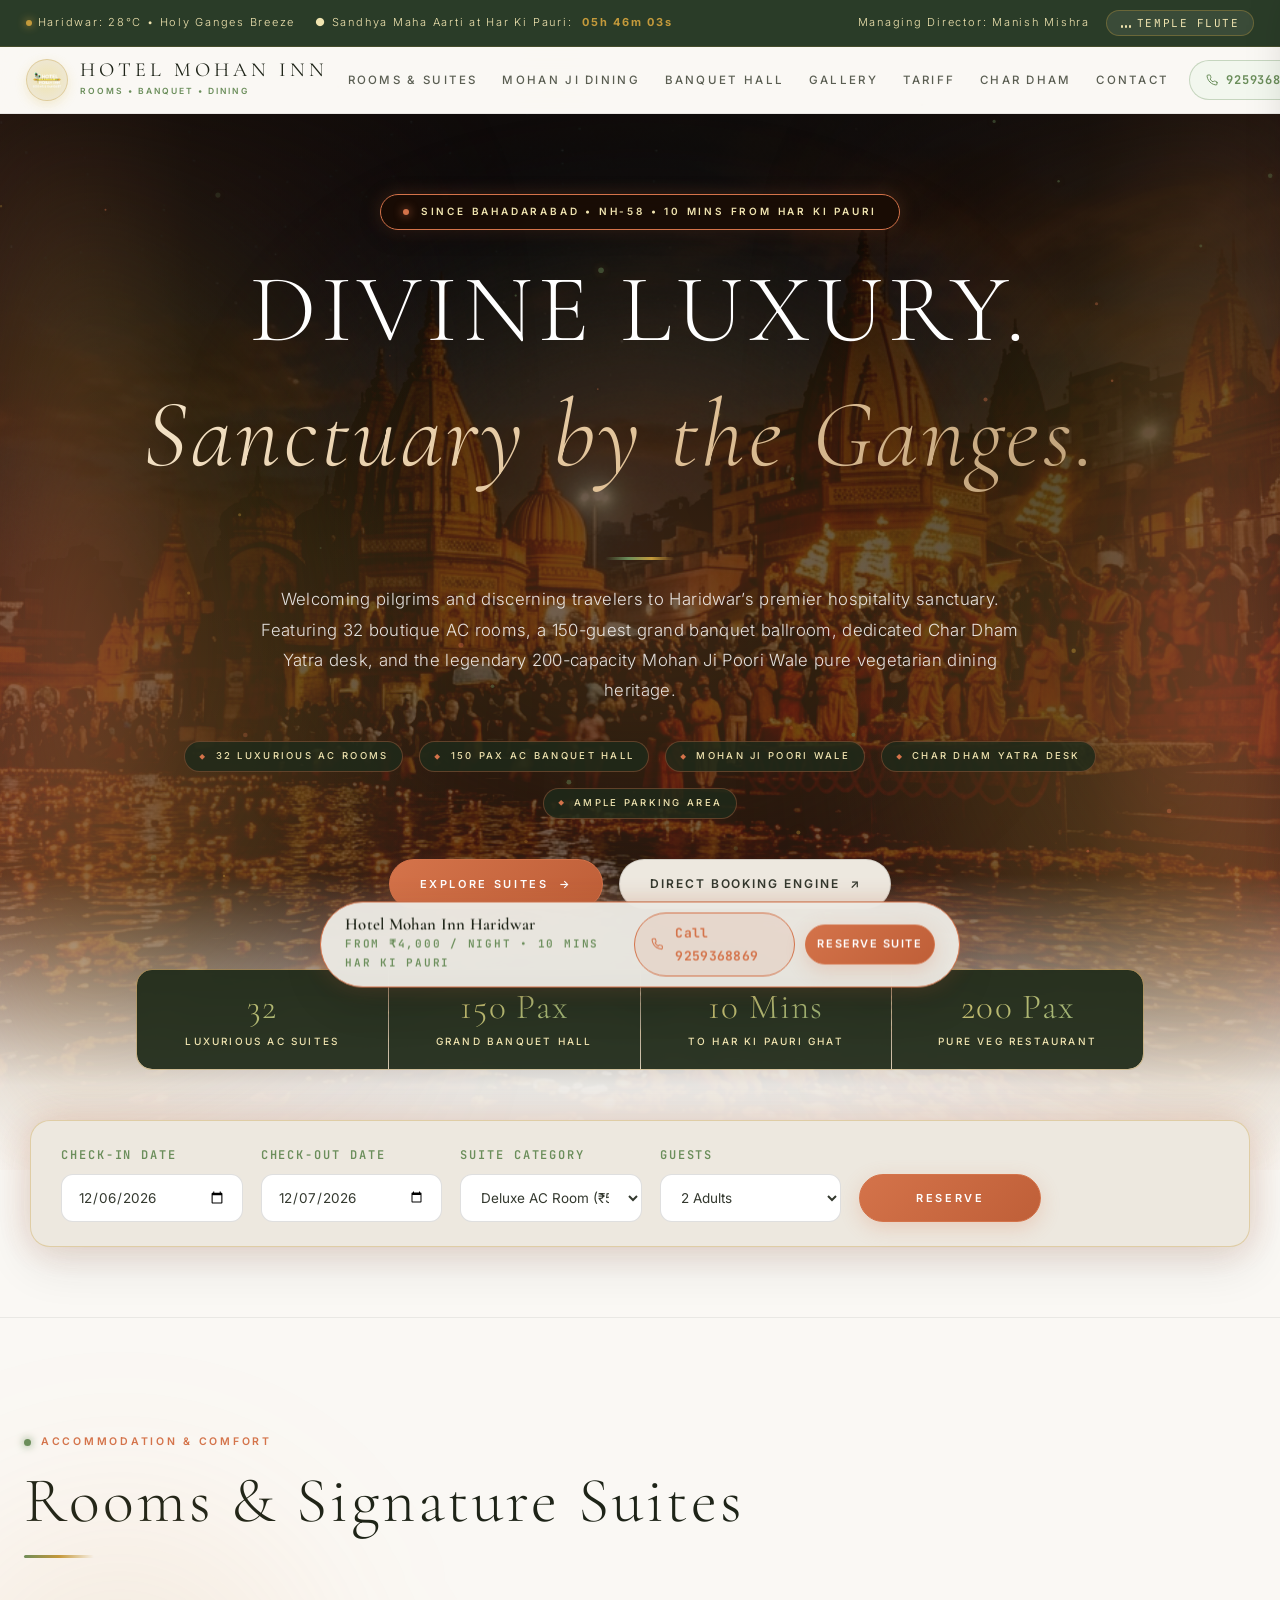
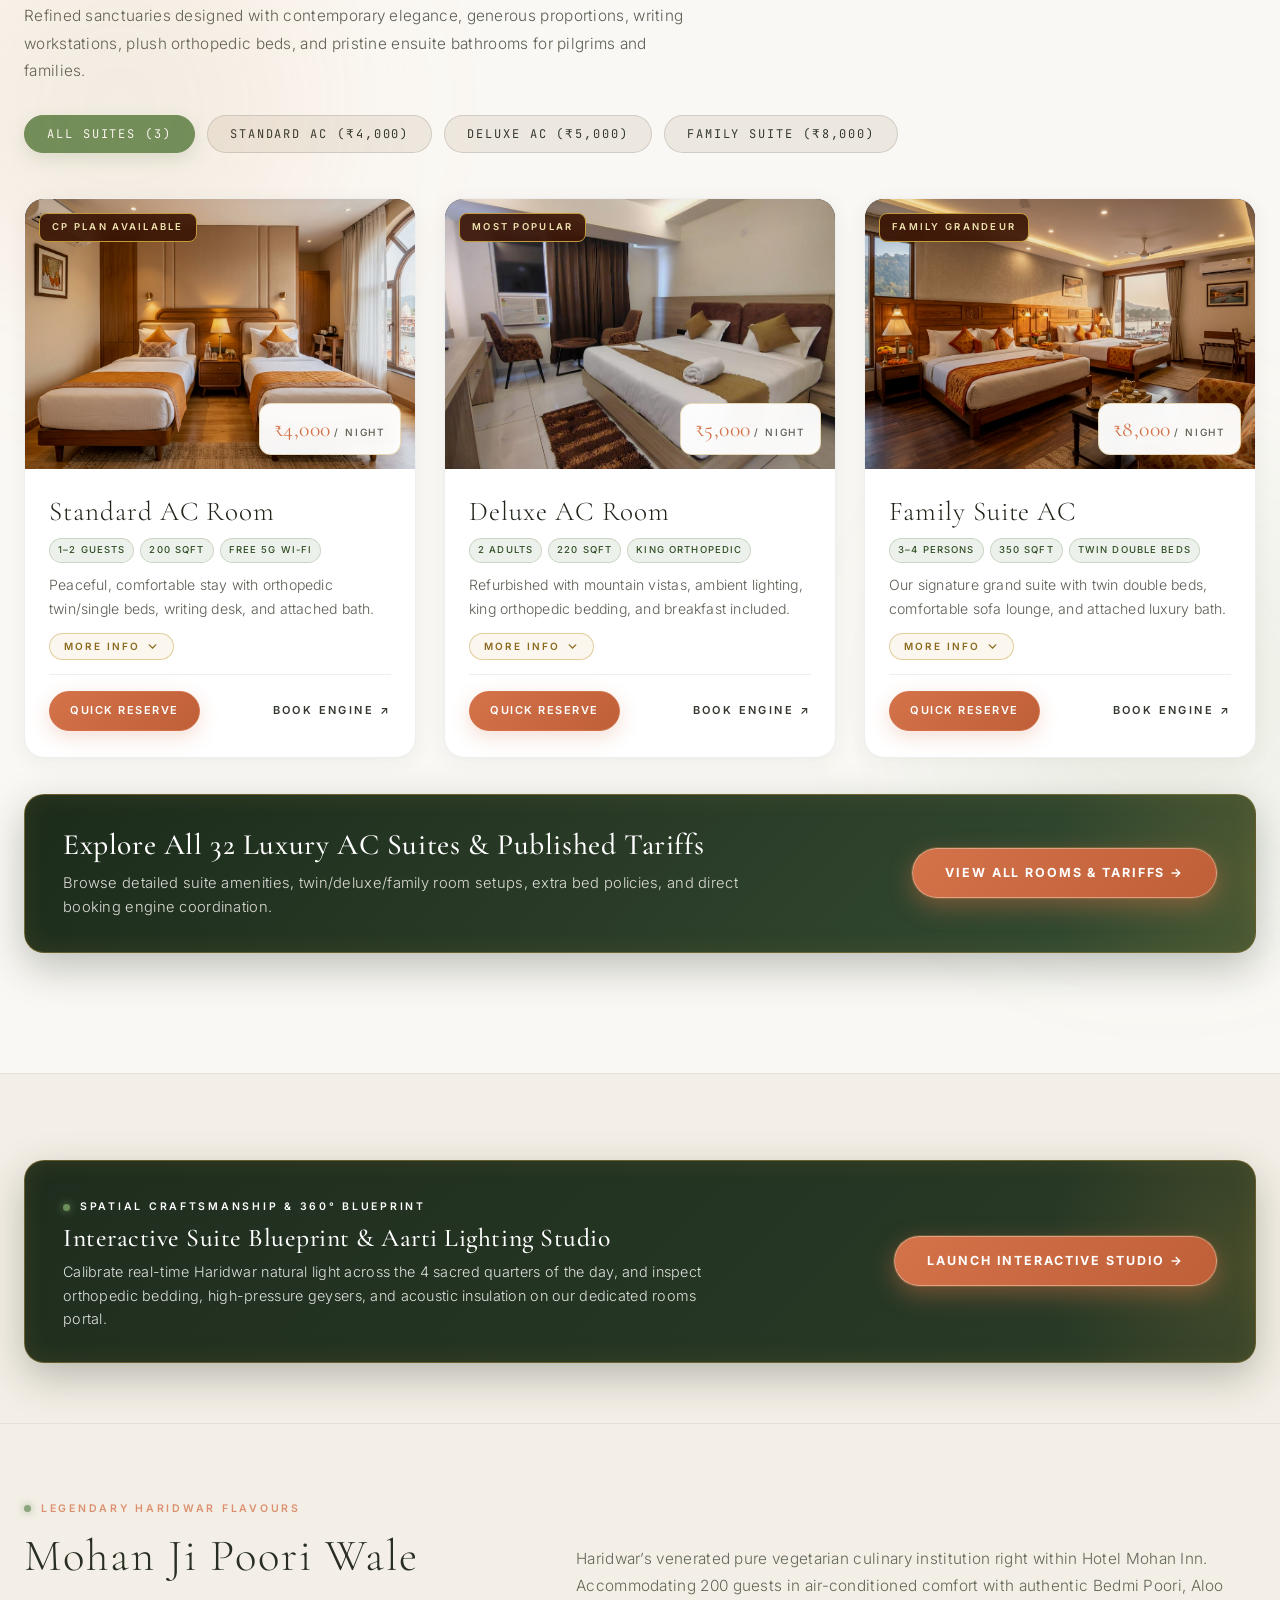
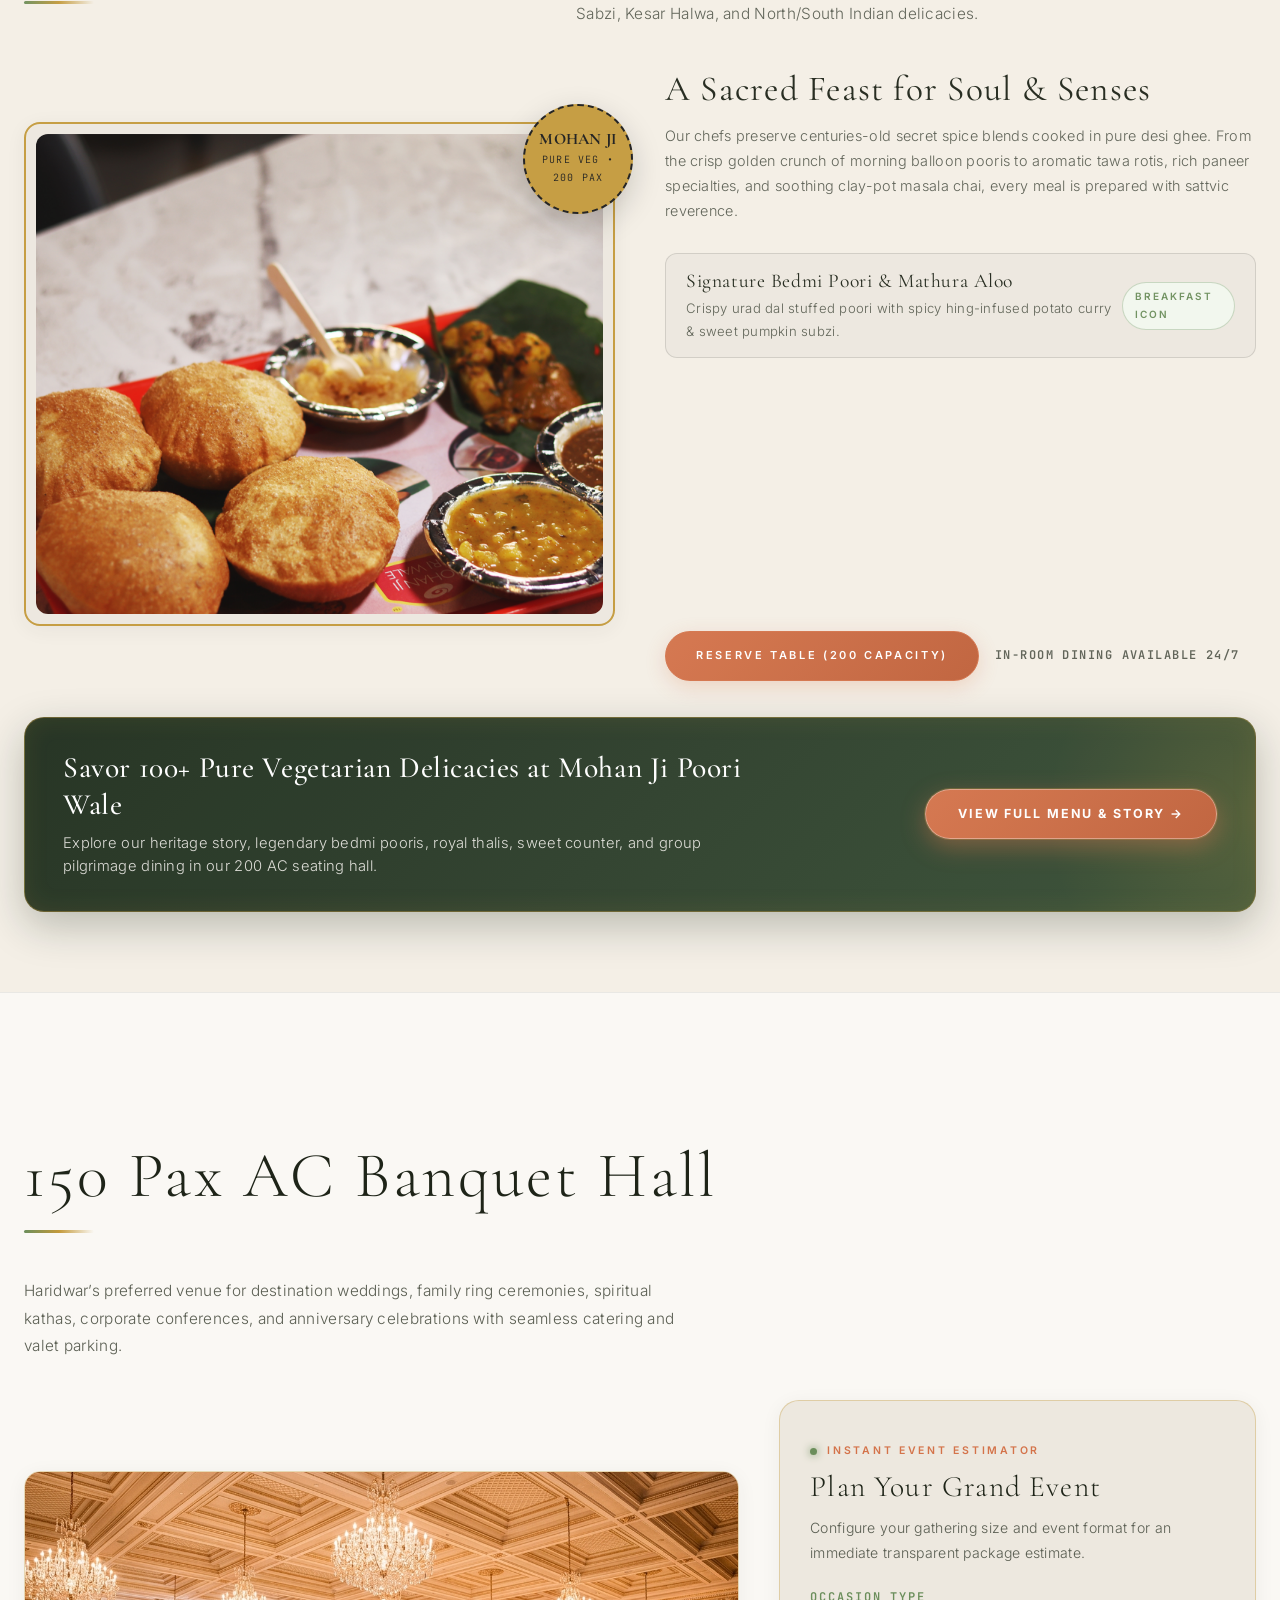
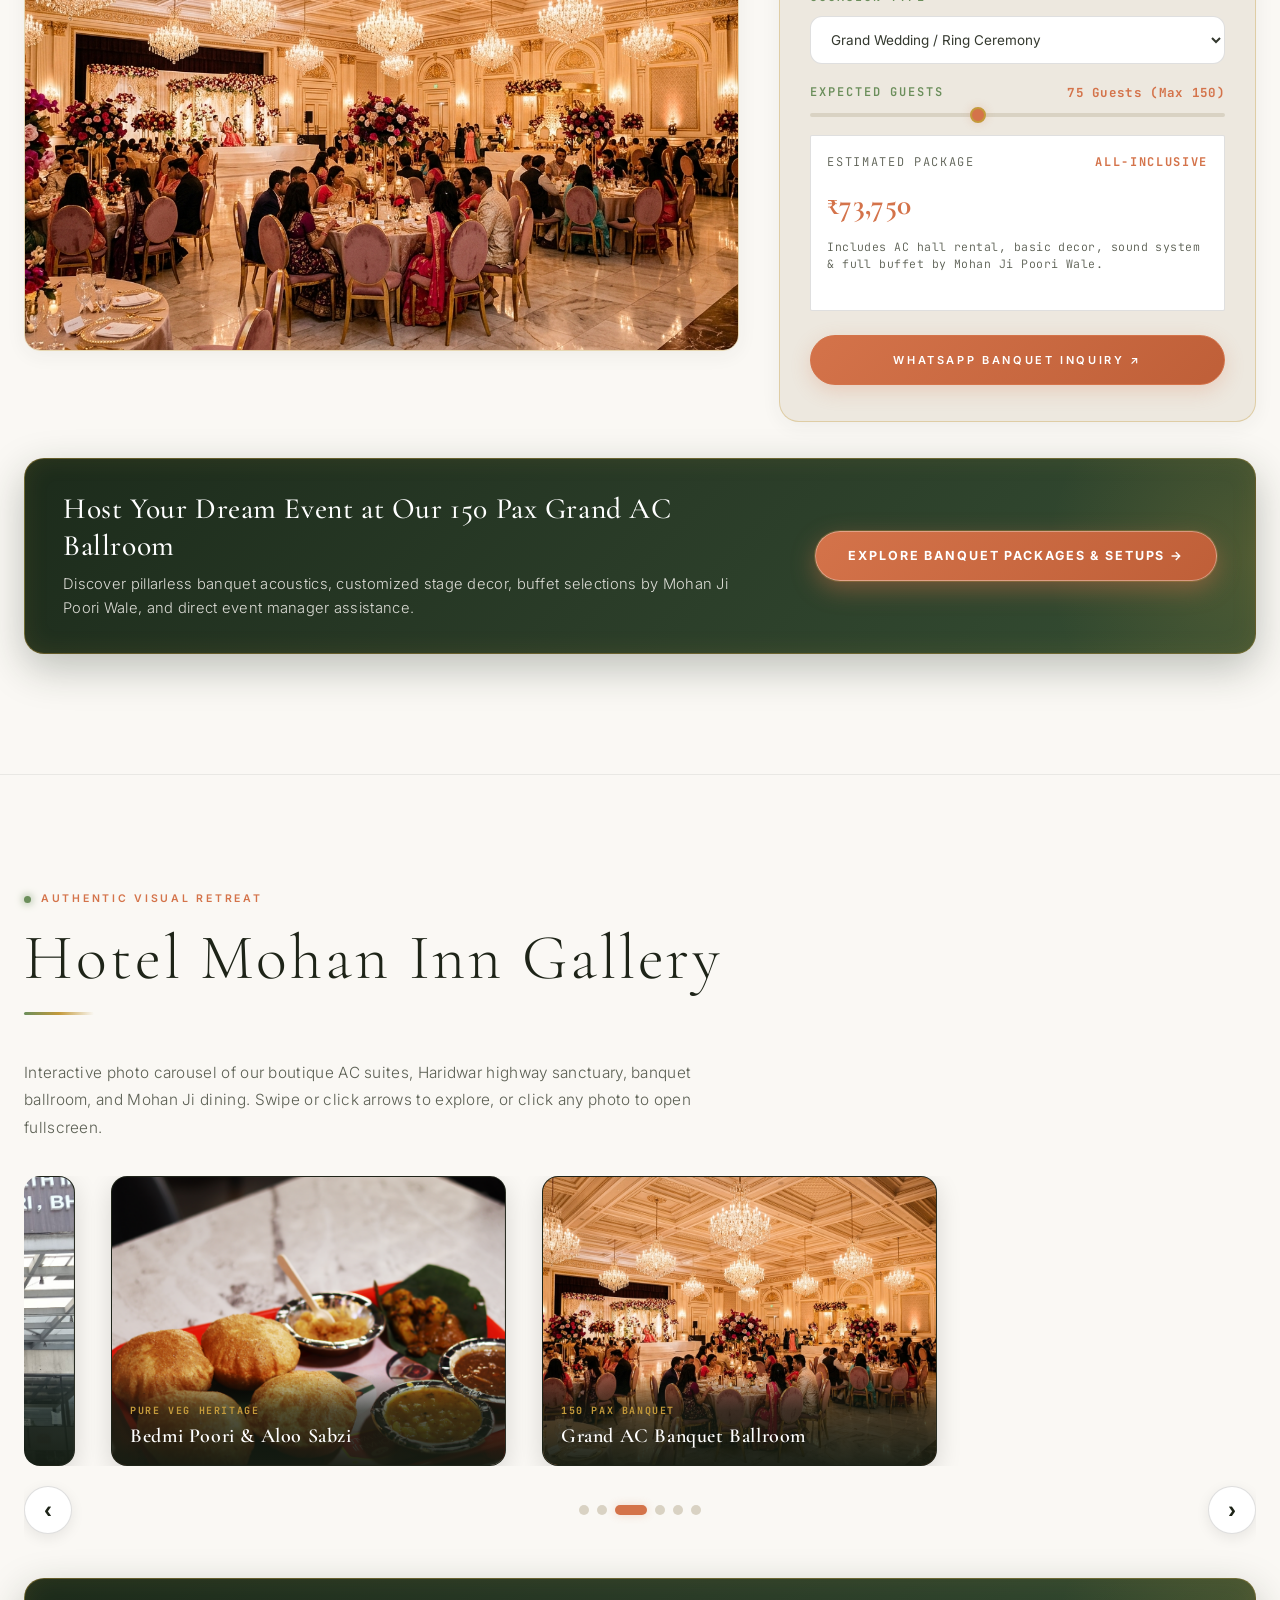
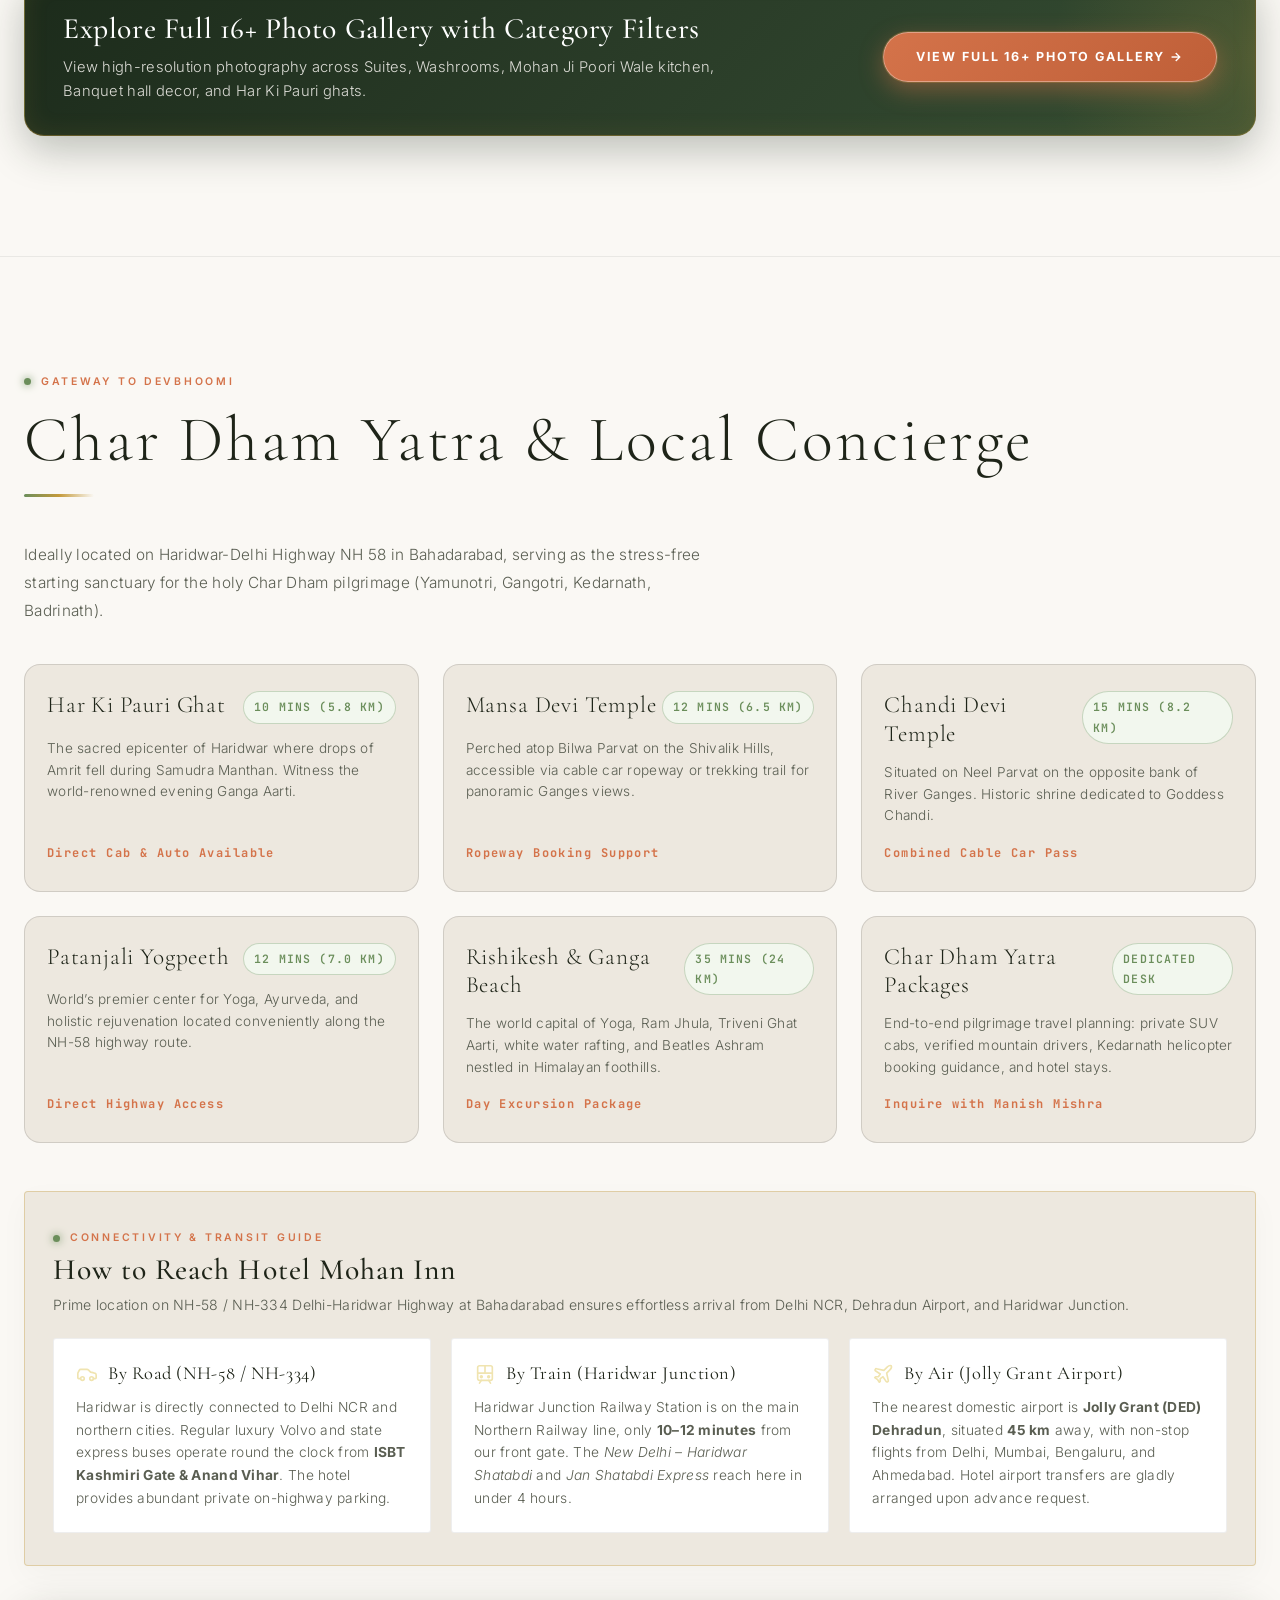
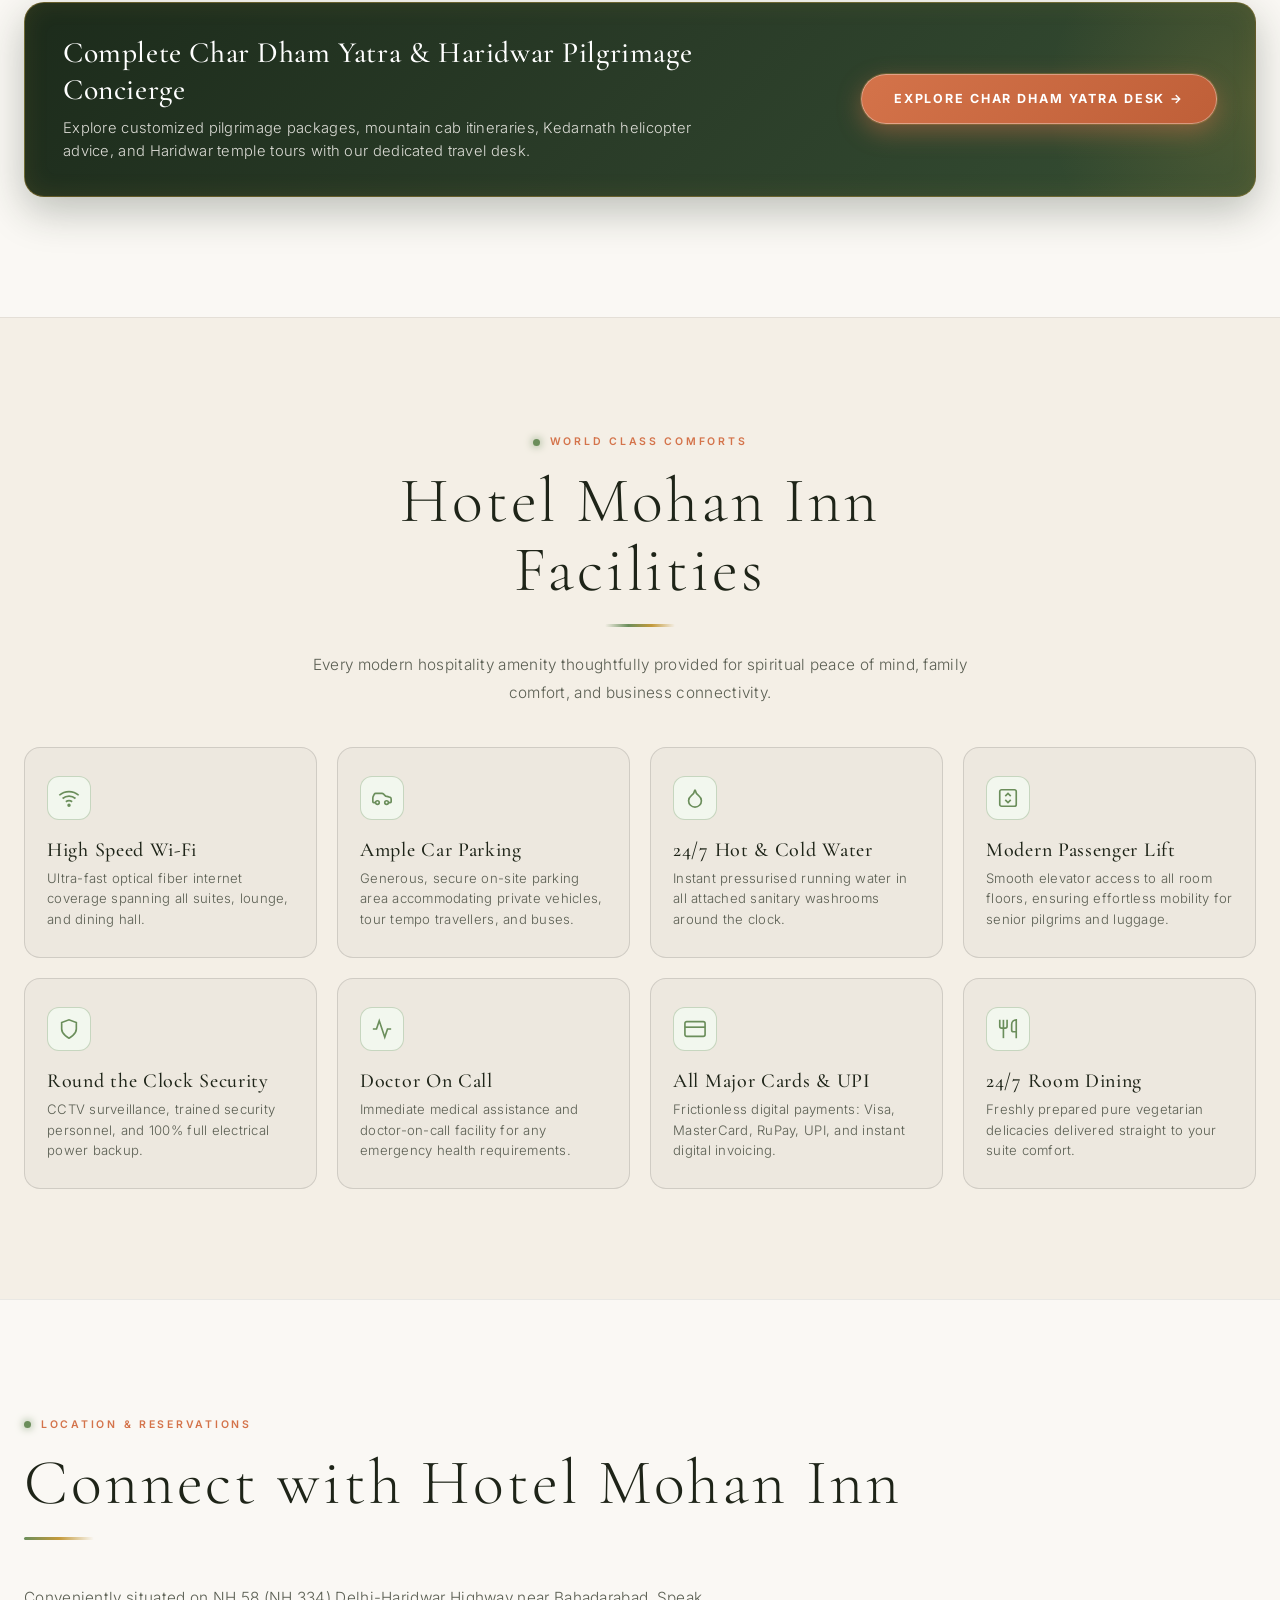
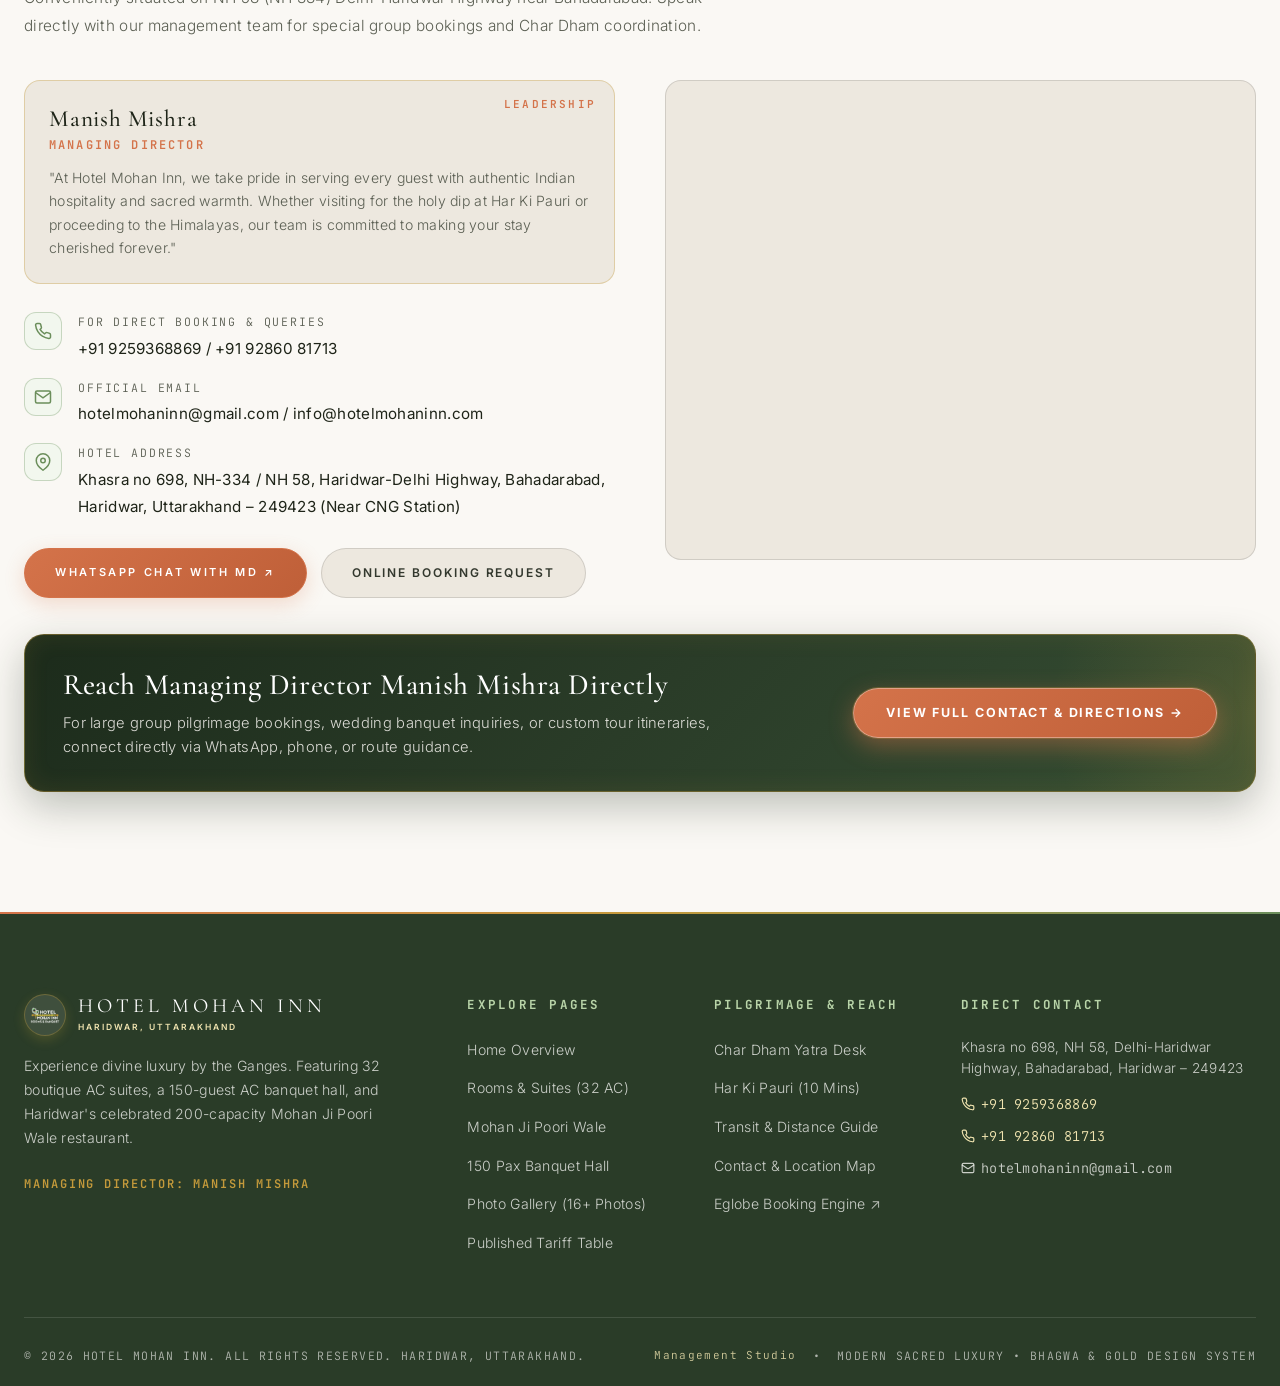
==== commit afe84f65: "style: remove emoji icons from mobile tariff cards and clean up spec badges" ====
--- a/index.html
+++ b/index.html
@@ -29,7 +29,7 @@
   <link href="https://fonts.googleapis.com/css2?family=Cormorant+Garamond:ital,wght@0,200;0,300;0,400;0,500;0,600;0,700;1,200;1,300;1,400;1,600&family=Inter:wght@200;300;400;500;600;700&family=JetBrains+Mono:wght@300;400;500;600&display=swap" rel="stylesheet">
 
   <!-- Stylesheet -->
-  <link rel="stylesheet" href="css/style.css?v=3.3">
+  <link rel="stylesheet" href="css/style.css?v=3.4">
 
   <!-- JSON-LD Hotel Schema -->
   <script type="application/ld+json">
--- a/css/style.css
+++ b/css/style.css
@@ -2121,15 +2121,16 @@
 
 .spec-pill {
   font-family: var(--font-mono);
-  font-size: 10.5px;
+  font-size: 11px;
+  font-weight: 500;
+  letter-spacing: 0.04em;
   color: var(--text-charcoal);
   background: var(--bg-sand);
   border: 1px solid var(--border-medium);
-  padding: 4px 10px;
-  border-radius: 3px;
-  display: inline-flex;
-  align-items: center;
-  gap: 4px;
+  padding: 5px 12px;
+  border-radius: var(--radius-pill);
+  display: inline-block;
+  line-height: 1.3;
 }
 
 .tariff-card-rates {
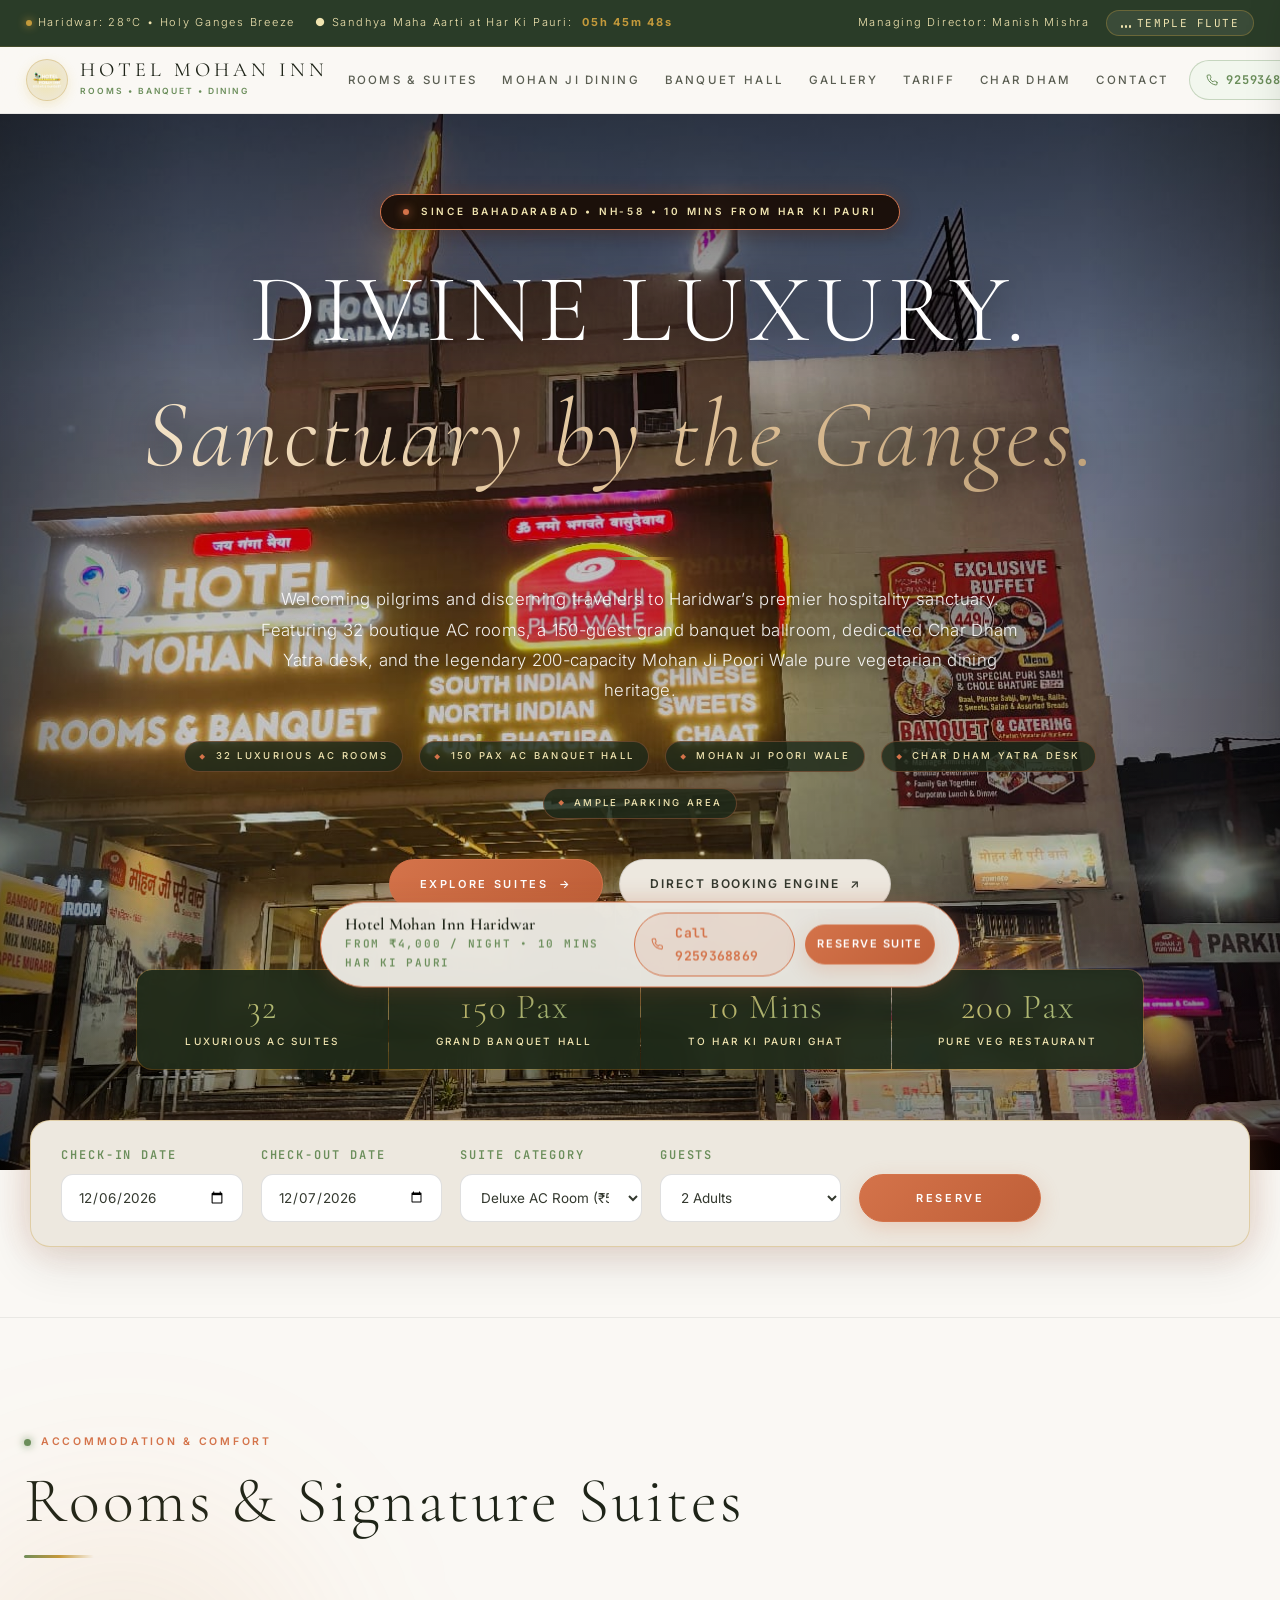
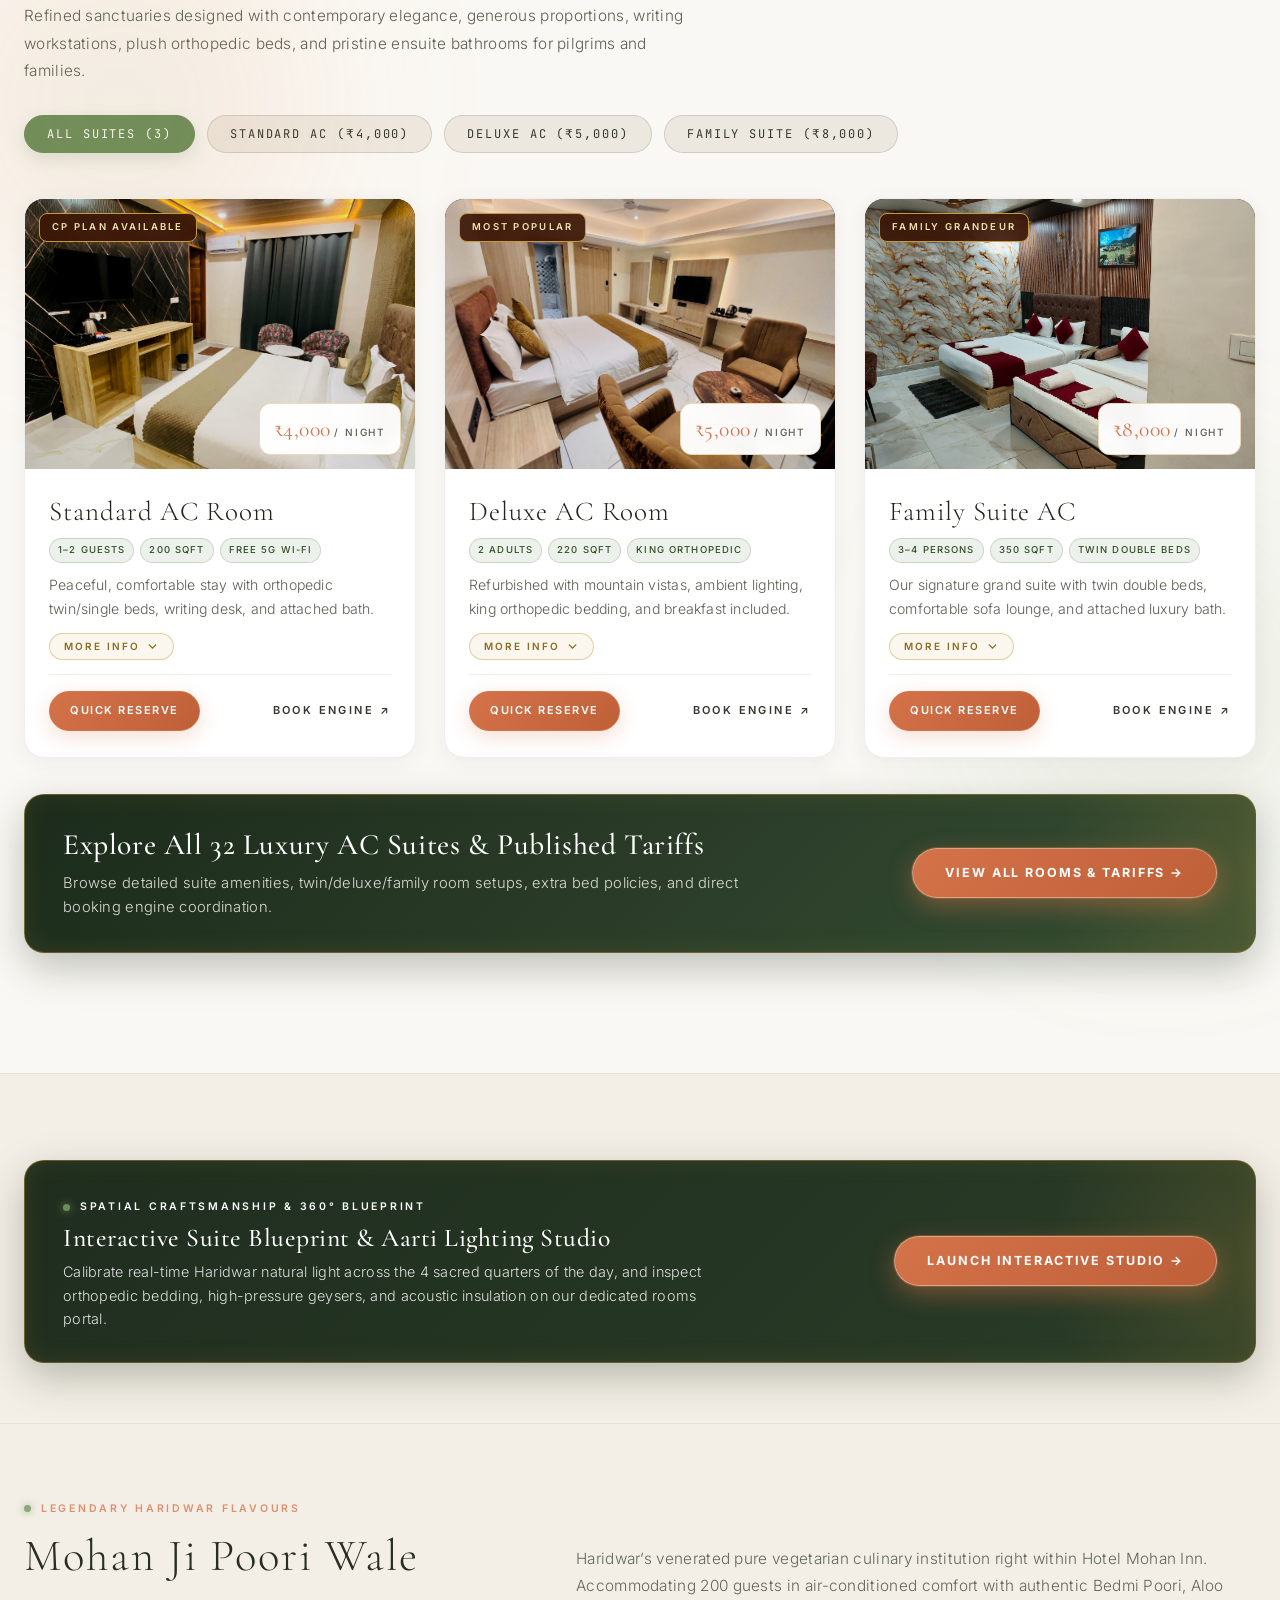
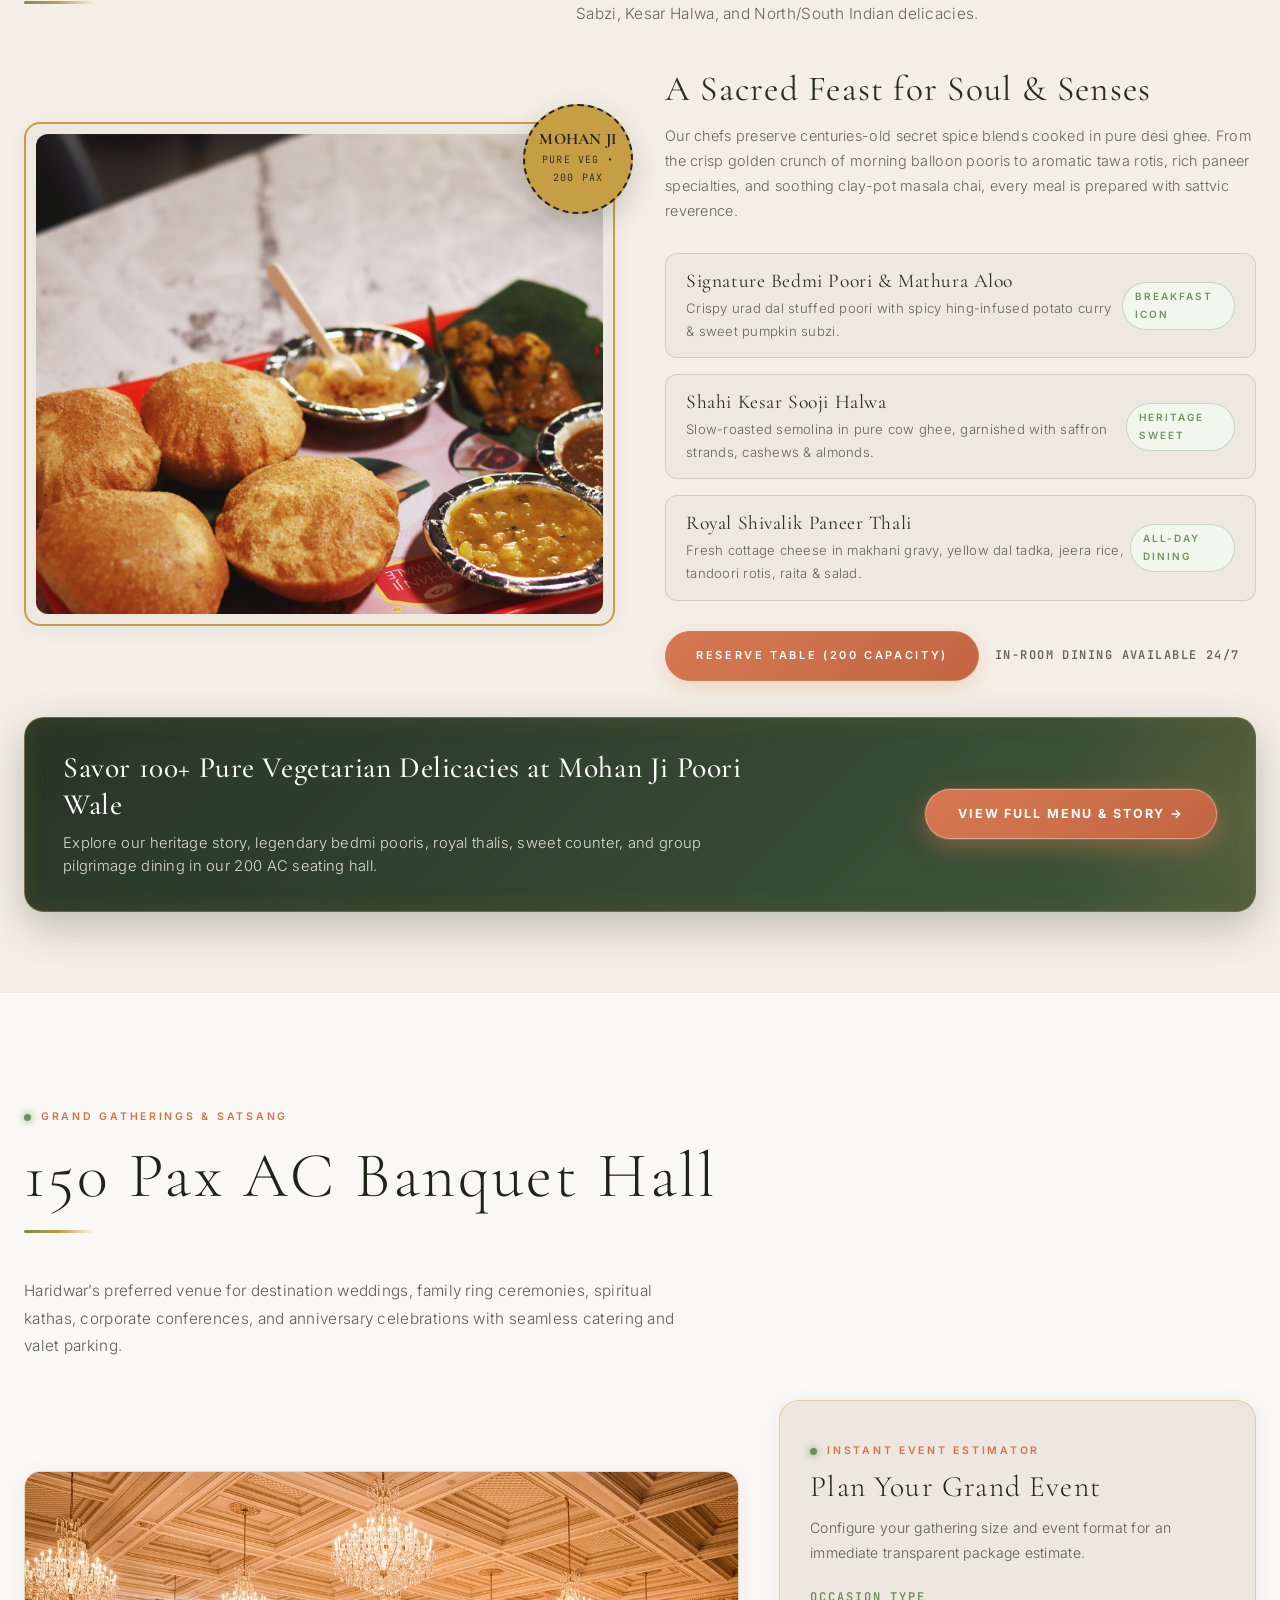
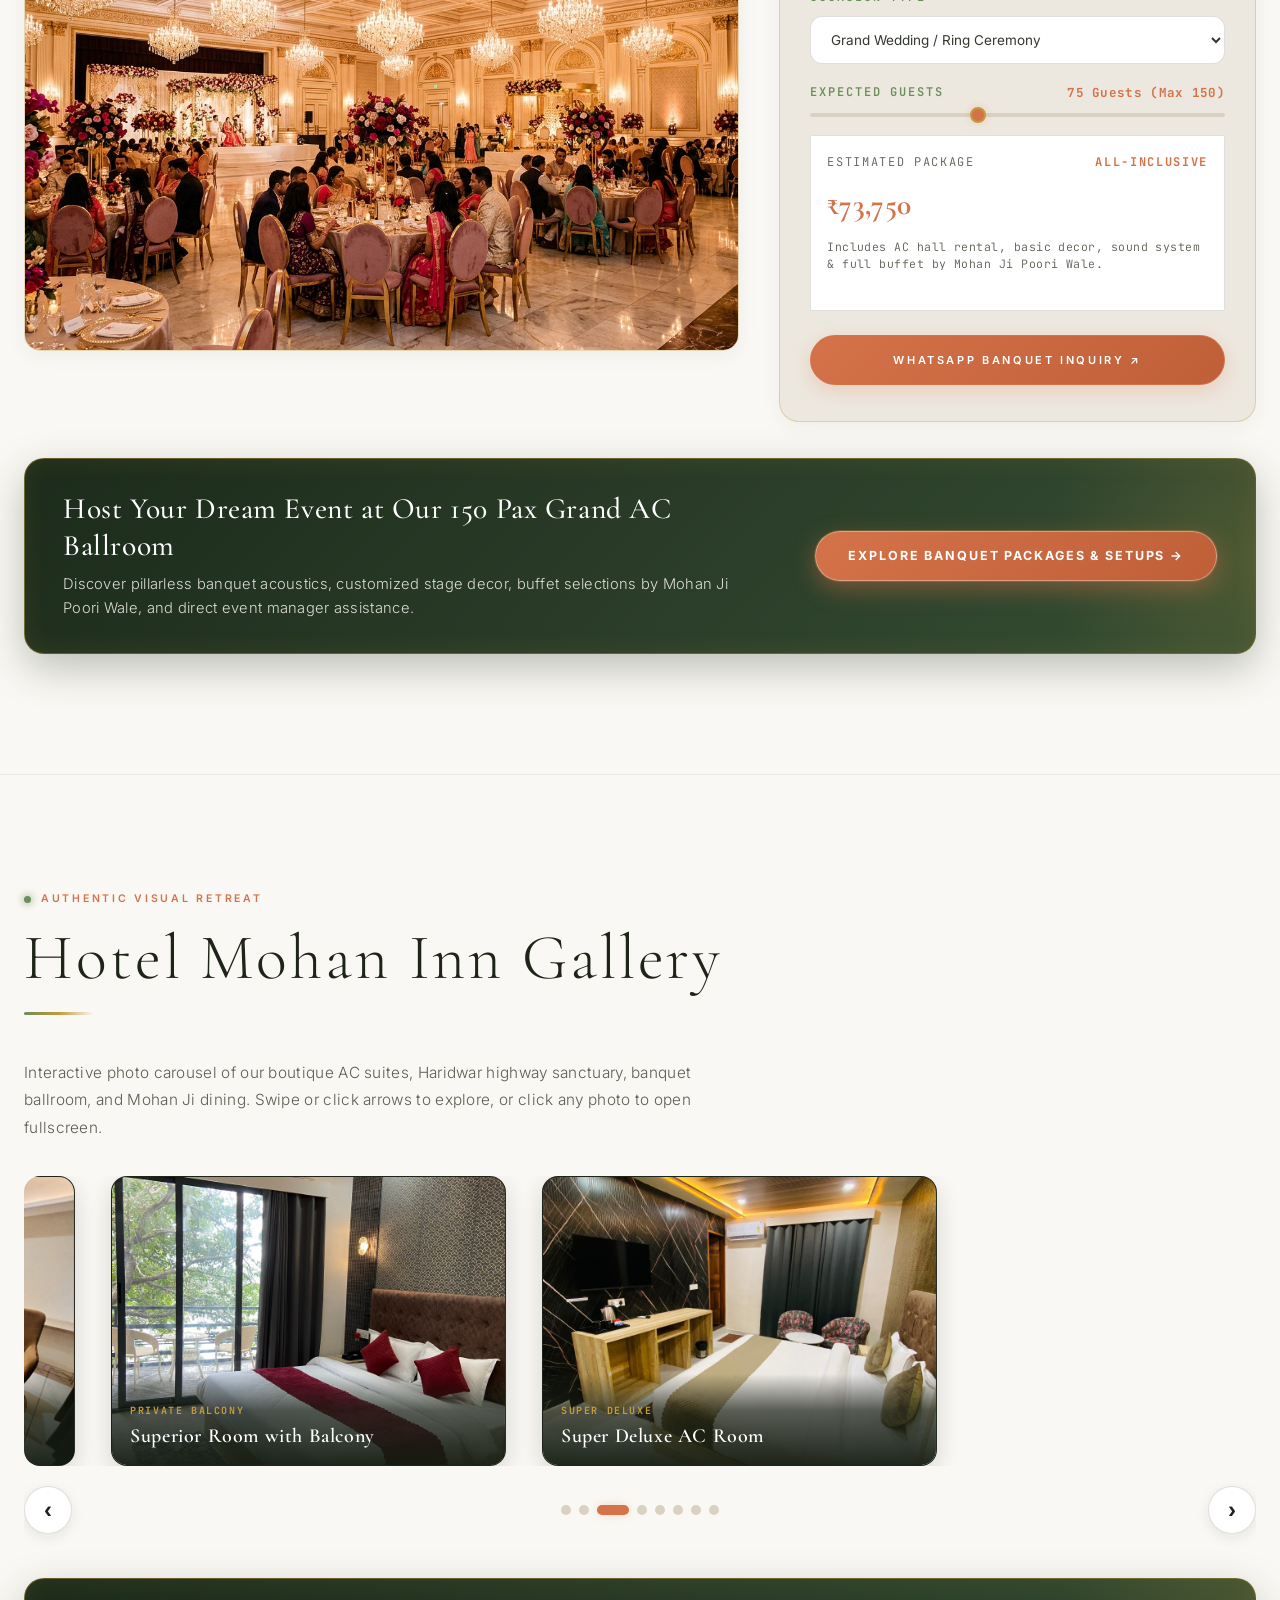
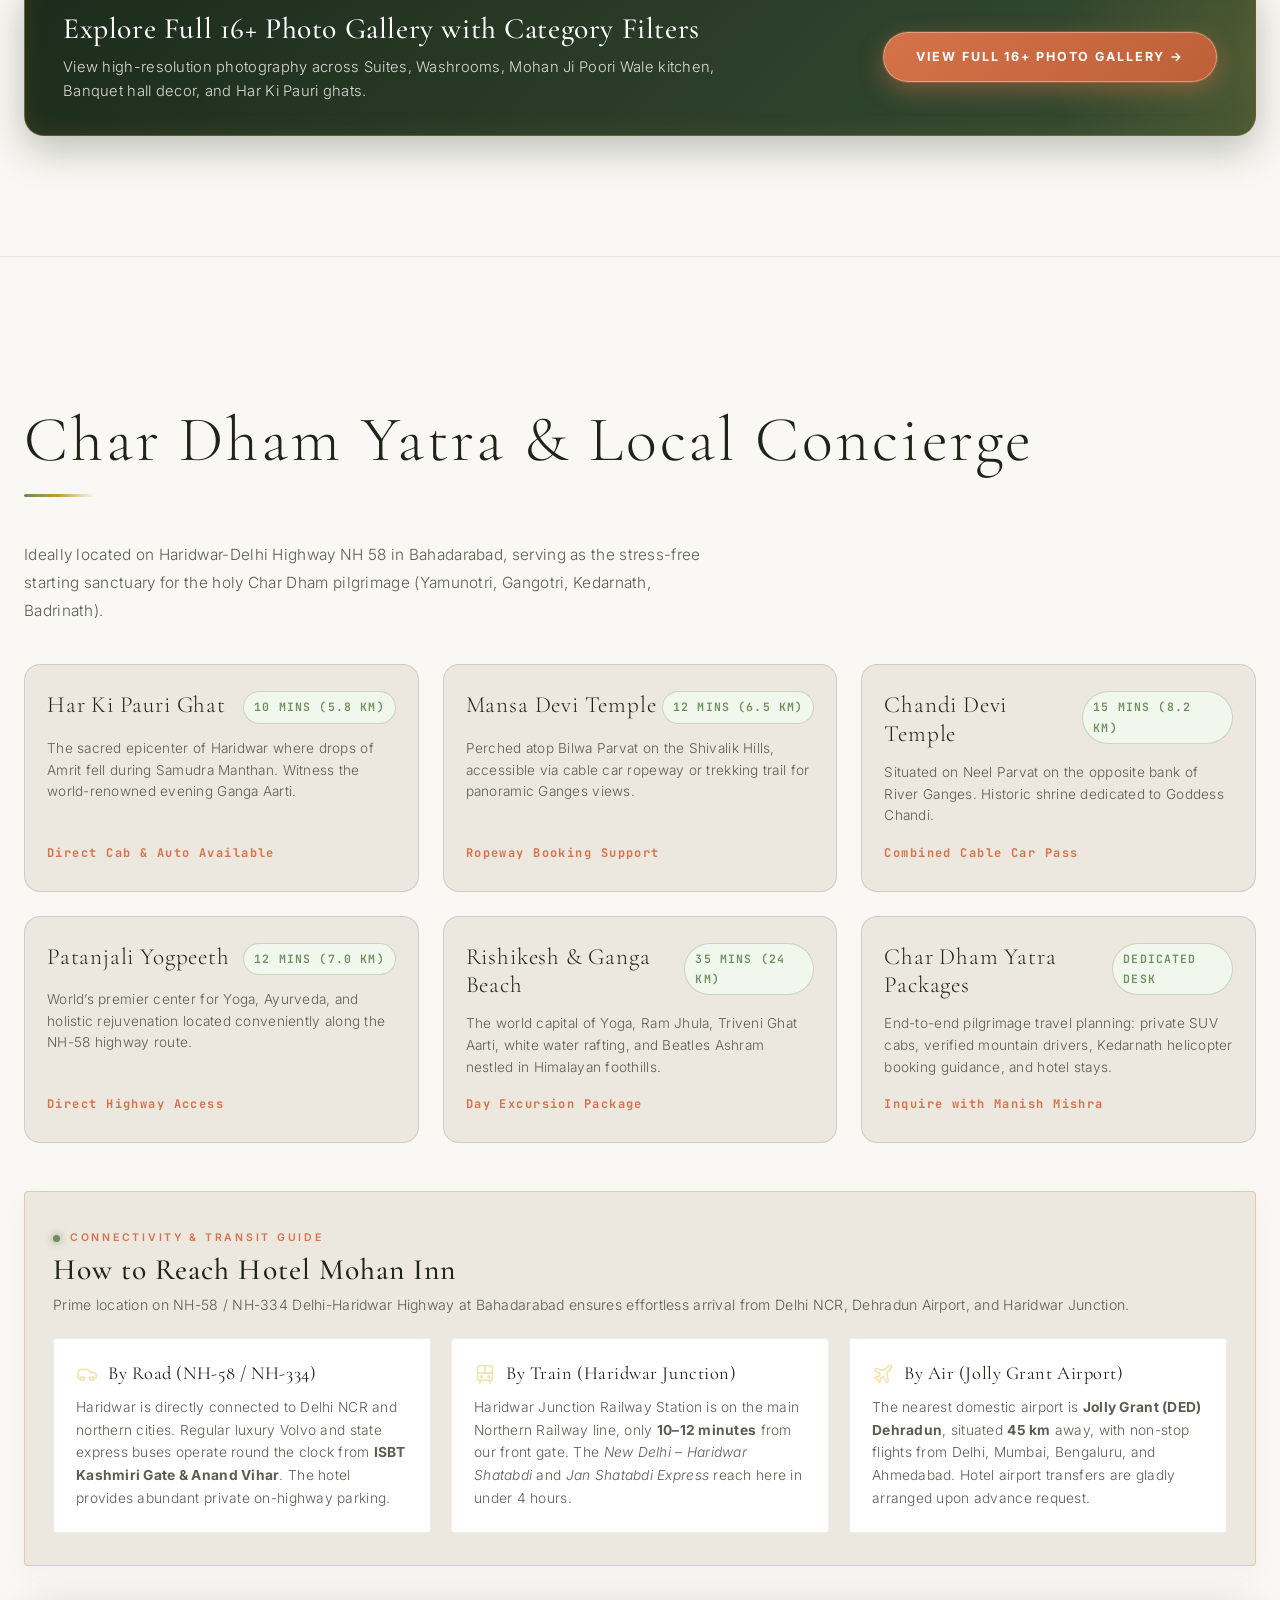
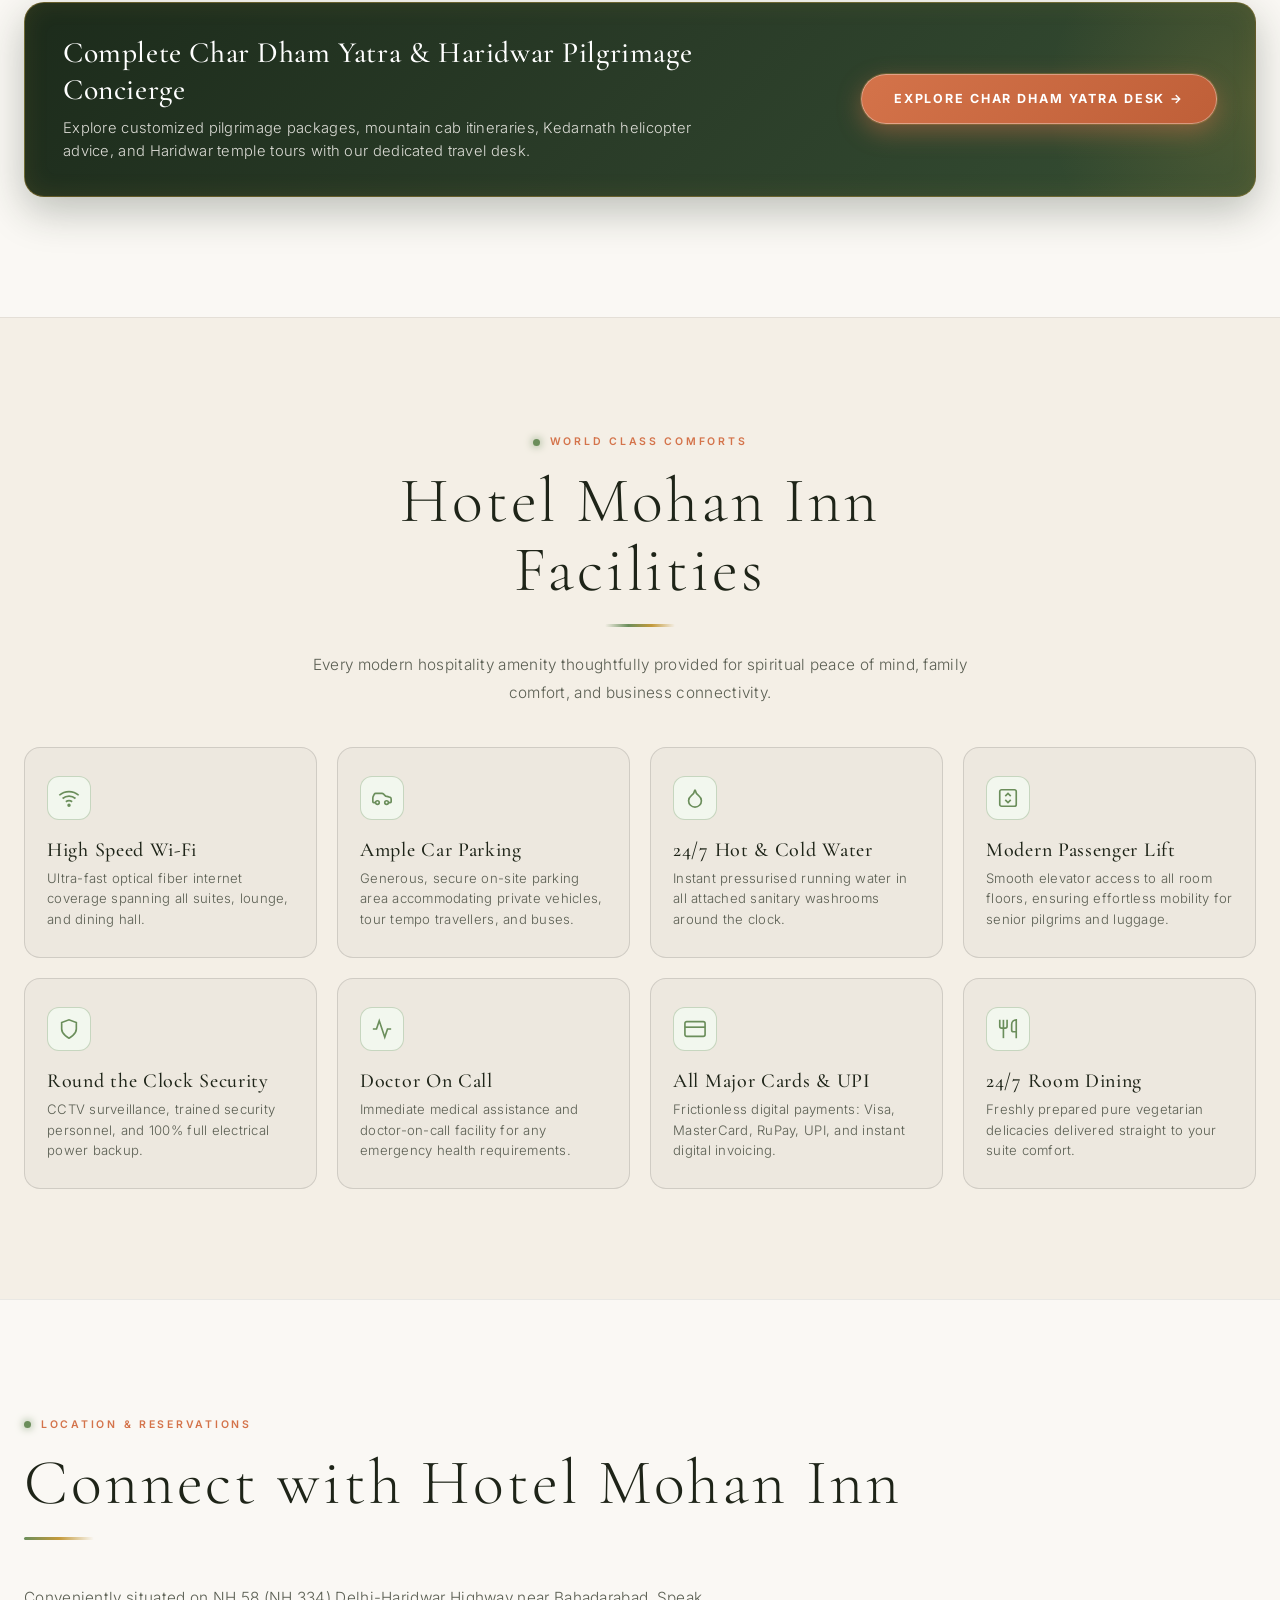
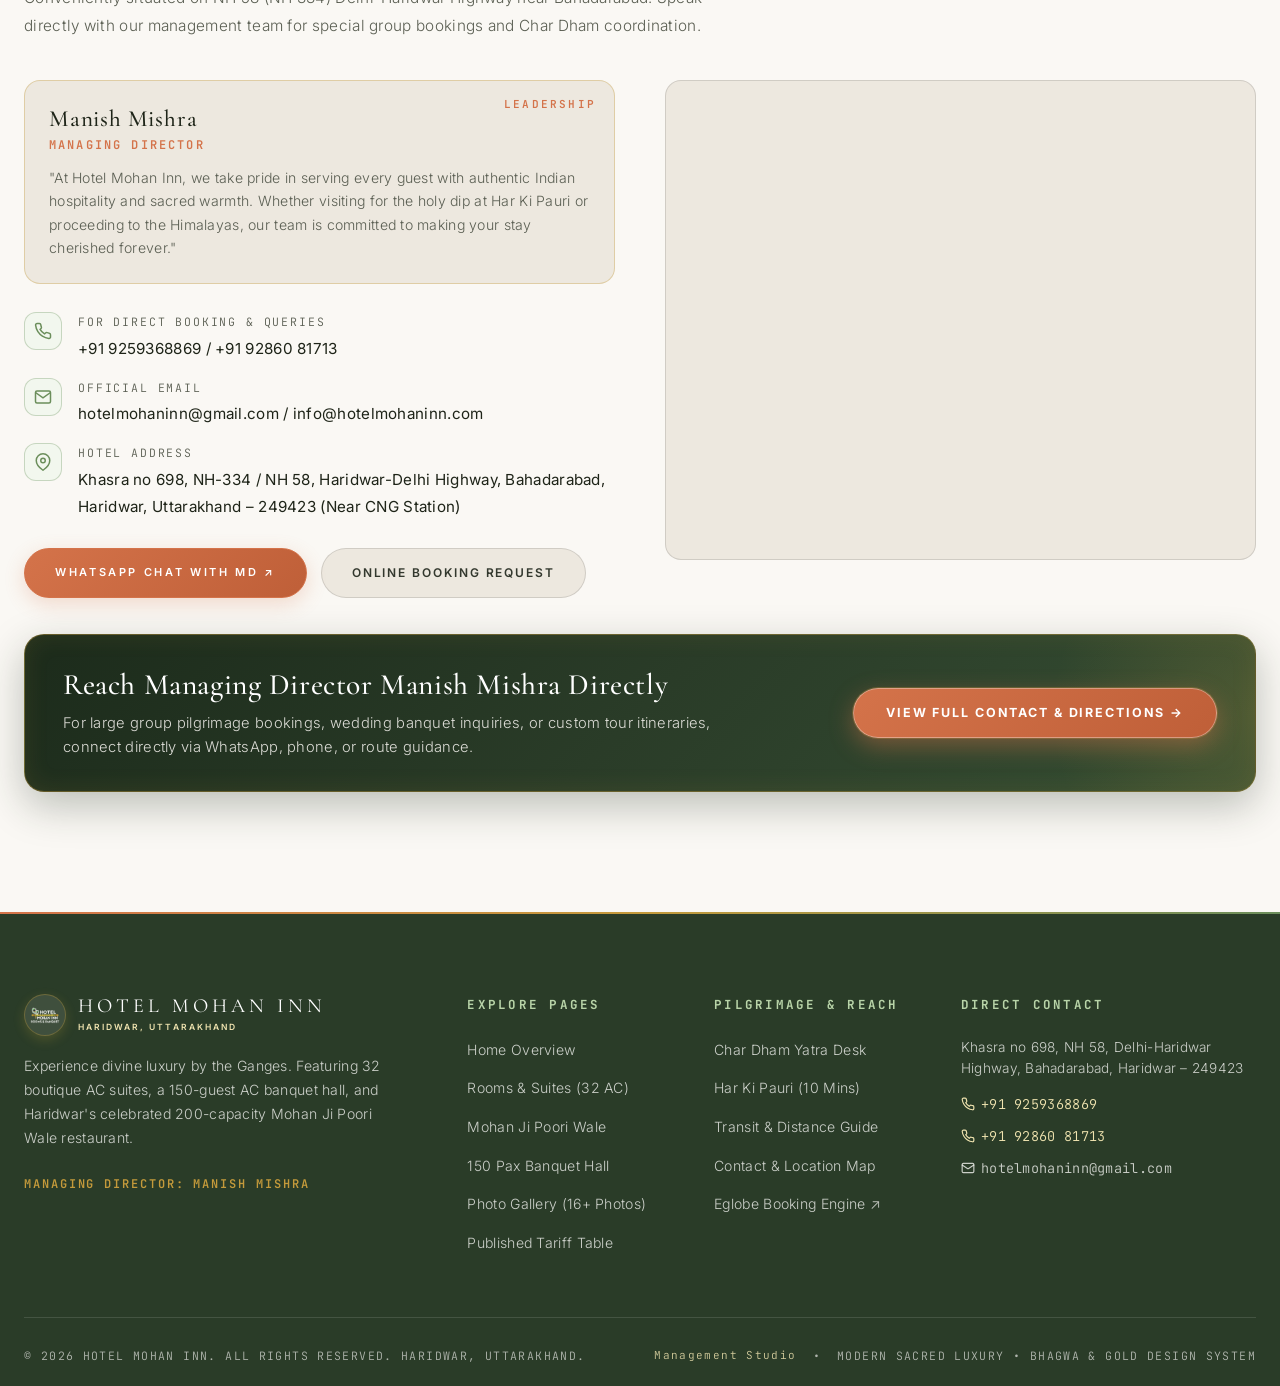
==== commit 804acc07: "feat: upload authentic hotel front & room photos, clear hero styling, and update room suites" ====
--- a/index.html
+++ b/index.html
@@ -14,7 +14,7 @@
   <meta property="og:url" content="https://www.hotelmohaninn.com/">
   <meta property="og:title" content="Hotel Mohan Inn | Sacred Luxury Rooms & Banquet, Haridwar">
   <meta property="og:description" content="32 Luxury AC Rooms, 150 Pax Banquet Ballroom & Heritage Mohan Ji Poori Wale Restaurant. 10 Mins to Har Ki Pauri.">
-  <meta property="og:image" content="assets/images/ganga_aarti_hero.jpg">
+  <meta property="og:image" content="assets/images/hotel_front_hero.jpg">
   
   <!-- Theme Color (Sacred Bhagwa & Gold) -->
   <meta name="theme-color" content="#FF7A28">
@@ -29,7 +29,7 @@
   <link href="https://fonts.googleapis.com/css2?family=Cormorant+Garamond:ital,wght@0,200;0,300;0,400;0,500;0,600;0,700;1,200;1,300;1,400;1,600&family=Inter:wght@200;300;400;500;600;700&family=JetBrains+Mono:wght@300;400;500;600&display=swap" rel="stylesheet">
 
   <!-- Stylesheet -->
-  <link rel="stylesheet" href="css/style.css?v=3.4">
+  <link rel="stylesheet" href="css/style.css?v=3.7">
 
   <!-- JSON-LD Hotel Schema -->
   <script type="application/ld+json">
@@ -37,7 +37,7 @@
     "@context": "https://schema.org",
     "@type": "Hotel",
     "name": "Hotel Mohan Inn",
-    "image": "assets/images/ganga_aarti_hero.jpg",
+    "image": "assets/images/hotel_front_hero.jpg",
     "telephone": ["+91-9259368869", "+91-9286081713"],
     "email": ["info@hotelmohaninn.com", "hotelmohaninn@gmail.com"],
     "address": {
@@ -187,7 +187,7 @@
   <!-- Hero Section -->
   <section class="hero-section" id="hero">
     <div class="hero-bg-layer">
-      <img src="assets/images/ganga_aarti_hero.jpg" alt="Haridwar Ganga Aarti at Twilight" class="hero-bg-image" id="hero-bg-img">
+      <img src="assets/images/hotel_front_hero.jpg?v=front3" alt="Hotel Mohan Inn Direct Front Elevation" class="hero-bg-image" id="hero-bg-img">
       <div class="hero-overlay-gradient"></div>
       <div class="hero-overlay-linear"></div>
       <div class="hero-side-glow-left"></div>
@@ -327,7 +327,7 @@
         <!-- Room 1: Standard AC Room -->
         <article class="room-card" data-category="standard">
           <div class="room-card-media">
-            <img src="assets/images/hotel_room_twin.jpg" alt="Standard AC Twin Room at Hotel Mohan Inn" class="room-card-img" id="room-img-standard" loading="lazy">
+            <img src="assets/images/room_super_deluxe.jpg" alt="Standard AC Room at Hotel Mohan Inn" class="room-card-img" id="room-img-standard" loading="lazy">
             <span class="room-tag-badge">CP PLAN AVAILABLE</span>
             <div class="room-price-badge" id="card-price-standard">
               ₹4,000<small>/ Night</small>
@@ -392,7 +392,7 @@
         <!-- Room 2: Deluxe AC Room -->
         <article class="room-card" data-category="deluxe">
           <div class="room-card-media">
-            <img src="assets/images/img_room1.jpg" alt="Deluxe AC Room at Hotel Mohan Inn Haridwar" class="room-card-img" id="room-img-deluxe" loading="lazy">
+            <img src="assets/images/suite_luxury_featured.jpg" alt="Deluxe AC Room at Hotel Mohan Inn Haridwar" class="room-card-img" id="room-img-deluxe" loading="lazy">
             <span class="room-tag-badge">MOST POPULAR</span>
             <div class="room-price-badge" id="card-price-deluxe">
               ₹5,000<small>/ Night</small>
@@ -457,7 +457,7 @@
         <!-- Room 3: Family Suite AC -->
         <article class="room-card" data-category="family">
           <div class="room-card-media">
-            <img src="assets/images/hotel_room_family.jpg" alt="Family Suite AC at Hotel Mohan Inn" class="room-card-img" id="room-img-family" loading="lazy">
+            <img src="assets/images/room_family_suite_twin.jpg" alt="Family Suite AC at Hotel Mohan Inn" class="room-card-img" id="room-img-family" loading="lazy">
             <span class="room-tag-badge">FAMILY GRANDEUR</span>
             <div class="room-price-badge" id="card-price-family">
               ₹8,000<small>/ Night</small>
@@ -730,25 +730,70 @@
       <div class="gallery-slider-wrapper">
         <div class="gallery-slider-viewport" id="gallery-slider-viewport">
           <div class="gallery-slider-track" id="gallery-slider-track">
-            <!-- Slide 1: Deluxe AC King Suite -->
-            <div class="gallery-slide-card gallery-card" data-category="rooms" data-img="assets/images/img_room1.jpg" data-title="Deluxe AC King Suite" data-tag="BOUTIQUE AC SUITES">
-              <img src="assets/images/img_room1.jpg" alt="Deluxe AC King Suite Real Interior" loading="lazy">
+            <!-- Slide 1: Real Facade Night Illumination -->
+            <div class="gallery-slide-card gallery-card" data-category="facade" data-img="assets/images/exterior_facade_night.jpg" data-title="Hotel Mohan Inn &amp; Mohan Ji Puri Wale Night Illumination" data-tag="HOTEL FACADE">
+              <img src="assets/images/exterior_facade_night.jpg" alt="Hotel Mohan Inn &amp; Mohan Ji Puri Wale Night Illumination" loading="lazy">
               <div class="gallery-slide-info">
-                <span class="gallery-slide-tag">BOUTIQUE SUITE</span>
-                <h4 class="gallery-slide-title">Deluxe AC King Suite</h4>
-              </div>
-            </div>
-
-            <!-- Slide 2: Highway Facade -->
-            <div class="gallery-slide-card gallery-card" data-category="facade" data-img="assets/images/img_gallery_rooms5.jpg" data-title="Grand Entrance &amp; Highway Facade" data-tag="FACADE &amp; HIGHWAY">
-              <img src="assets/images/img_gallery_rooms5.jpg" alt="Hotel Mohan Inn Highway Entrance" loading="lazy">
+                <span class="gallery-slide-tag">NIGHT ILLUMINATION</span>
+                <h4 class="gallery-slide-title">Hotel Mohan Inn &amp; Mohan Ji Puri Wale</h4>
+              </div>
+            </div>
+
+            <!-- Slide 2: Real Executive Luxury Suite -->
+            <div class="gallery-slide-card gallery-card" data-category="rooms" data-img="assets/images/suite_luxury_featured.jpg" data-title="Executive Luxury Suite &amp; King Master Bed" data-tag="LUXURY SUITES">
+              <img src="assets/images/suite_luxury_featured.jpg" alt="Executive Luxury Suite" loading="lazy">
               <div class="gallery-slide-info">
-                <span class="gallery-slide-tag">EXTERIOR &amp; HIGHWAY</span>
-                <h4 class="gallery-slide-title">Grand Entrance &amp; Highway Facade</h4>
-              </div>
-            </div>
-
-            <!-- Slide 3: Mohan Ji Dining Platter -->
+                <span class="gallery-slide-tag">LUXURY SUITE</span>
+                <h4 class="gallery-slide-title">Executive Living Suite</h4>
+              </div>
+            </div>
+
+            <!-- Slide 3: Real Superior Room with Balcony -->
+            <div class="gallery-slide-card gallery-card" data-category="rooms" data-img="assets/images/room_superior_balcony.jpg" data-title="Superior Room with Garden Balcony View" data-tag="BALCONY ROOM">
+              <img src="assets/images/room_superior_balcony.jpg" alt="Superior Room with Garden Balcony" loading="lazy">
+              <div class="gallery-slide-info">
+                <span class="gallery-slide-tag">PRIVATE BALCONY</span>
+                <h4 class="gallery-slide-title">Superior Room with Balcony</h4>
+              </div>
+            </div>
+
+            <!-- Slide 4: Real Super Deluxe Suite -->
+            <div class="gallery-slide-card gallery-card" data-category="rooms" data-img="assets/images/room_super_deluxe.jpg" data-title="Super Deluxe AC Room (Fluted Wood &amp; Marble)" data-tag="SUPER DELUXE">
+              <img src="assets/images/room_super_deluxe.jpg" alt="Super Deluxe AC Room" loading="lazy">
+              <div class="gallery-slide-info">
+                <span class="gallery-slide-tag">SUPER DELUXE</span>
+                <h4 class="gallery-slide-title">Super Deluxe AC Room</h4>
+              </div>
+            </div>
+
+            <!-- Slide 5: Real Family Suite -->
+            <div class="gallery-slide-card gallery-card" data-category="rooms" data-img="assets/images/room_family_suite_twin.jpg" data-title="Family Grandeur Twin Double Suite (4 Guests)" data-tag="FAMILY SUITE">
+              <img src="assets/images/room_family_suite_twin.jpg" alt="Family Grandeur Twin Double Suite" loading="lazy">
+              <div class="gallery-slide-info">
+                <span class="gallery-slide-tag">FAMILY SUITE</span>
+                <h4 class="gallery-slide-title">Family Grandeur Suite</h4>
+              </div>
+            </div>
+
+            <!-- Slide 6: Real Night Entrance & Reception -->
+            <div class="gallery-slide-card gallery-card" data-category="facade" data-img="assets/images/exterior_entrance_night.jpg" data-title="Night Portico, Entrance &amp; 24/7 Reception" data-tag="ENTRANCE &amp; LOBBY">
+              <img src="assets/images/exterior_entrance_night.jpg" alt="Night Portico &amp; Reception" loading="lazy">
+              <div class="gallery-slide-info">
+                <span class="gallery-slide-tag">24/7 RECEPTION</span>
+                <h4 class="gallery-slide-title">Night Portico &amp; Reception</h4>
+              </div>
+            </div>
+
+            <!-- Slide 7: Real Luxury Bathroom -->
+            <div class="gallery-slide-card gallery-card" data-category="rooms" data-img="assets/images/room_bathroom_luxury.jpg" data-title="Modern En-Suite Bath with Glass Shower" data-tag="EN-SUITE AMENITIES">
+              <img src="assets/images/room_bathroom_luxury.jpg" alt="En-Suite Bath with Glass Shower" loading="lazy">
+              <div class="gallery-slide-info">
+                <span class="gallery-slide-tag">ATTACHED BATH</span>
+                <h4 class="gallery-slide-title">Modern En-Suite Luxury Bath</h4>
+              </div>
+            </div>
+
+            <!-- Slide 8: Mohan Ji Dining Platter -->
             <div class="gallery-slide-card gallery-card" data-category="dining" data-img="assets/images/img_restaurant_1.jpg" data-title="Signature Bedmi Poori &amp; Aloo Sabzi" data-tag="MOHAN JI POORI WALE">
               <img src="assets/images/img_restaurant_1.jpg" alt="Signature Bedmi Poori &amp; Aloo Sabzi" loading="lazy">
               <div class="gallery-slide-info">
@@ -757,7 +802,7 @@
               </div>
             </div>
 
-            <!-- Slide 4: Banquet Hall -->
+            <!-- Slide 9: Banquet Hall -->
             <div class="gallery-slide-card gallery-card" data-category="events" data-img="assets/images/banquet_hall_grand.jpg" data-title="150 Pax Grand AC Banquet Hall" data-tag="EVENT BALLROOM">
               <img src="assets/images/banquet_hall_grand.jpg" alt="150 Pax Banquet Ballroom" loading="lazy">
               <div class="gallery-slide-info">
@@ -766,39 +811,12 @@
               </div>
             </div>
 
-            <!-- Slide 5: Family Grandeur Suite -->
-            <div class="gallery-slide-card gallery-card" data-category="rooms" data-img="assets/images/hotel_room_family.jpg" data-title="Family Grandeur Suite (350 sqft)" data-tag="FAMILY SUITE">
-              <img src="assets/images/hotel_room_family.jpg" alt="Family Grandeur Suite" loading="lazy">
+            <!-- Slide 10: Real Highway Campus Dusk -->
+            <div class="gallery-slide-card gallery-card" data-category="facade" data-img="assets/images/exterior_campus_dusk.jpg" data-title="Highway Sanctuary Campus &amp; Ample Car Parking" data-tag="HIGHWAY CAMPUS">
+              <img src="assets/images/exterior_campus_dusk.jpg" alt="Highway Sanctuary Campus &amp; Parking" loading="lazy">
               <div class="gallery-slide-info">
-                <span class="gallery-slide-tag">FAMILY SUITE</span>
-                <h4 class="gallery-slide-title">Family Grandeur Suite</h4>
-              </div>
-            </div>
-
-            <!-- Slide 6: 200 Pax Dining Hall -->
-            <div class="gallery-slide-card gallery-card" data-category="dining" data-img="assets/images/img_resto6.jpg" data-title="200 Pax AC Restaurant Dining Hall" data-tag="MOHAN JI RESTAURANT">
-              <img src="assets/images/img_resto6.jpg" alt="Mohan Ji Poori Wale AC Restaurant" loading="lazy">
-              <div class="gallery-slide-info">
-                <span class="gallery-slide-tag">200 PAX SEATING</span>
-                <h4 class="gallery-slide-title">200 Pax AC Dining Hall</h4>
-              </div>
-            </div>
-
-            <!-- Slide 7: Har Ki Pauri Aarti -->
-            <div class="gallery-slide-card gallery-card" data-category="events" data-img="assets/images/img_slider_3.jpg" data-title="Har Ki Pauri Sandhya Maha Aarti" data-tag="DIVINE HARIDWAR">
-              <img src="assets/images/img_slider_3.jpg" alt="Har Ki Pauri Evening Aarti" loading="lazy">
-              <div class="gallery-slide-info">
-                <span class="gallery-slide-tag">10 MINS AWAY</span>
-                <h4 class="gallery-slide-title">Har Ki Pauri Maha Aarti</h4>
-              </div>
-            </div>
-
-            <!-- Slide 8: Executive Twin AC Room -->
-            <div class="gallery-slide-card gallery-card" data-category="rooms" data-img="assets/images/hotel_room_twin.jpg" data-title="Executive Twin Bedded AC Room" data-tag="TWIN AC ROOM">
-              <img src="assets/images/hotel_room_twin.jpg" alt="Executive Twin Bedded AC Room" loading="lazy">
-              <div class="gallery-slide-info">
-                <span class="gallery-slide-tag">TWIN AC ROOM</span>
-                <h4 class="gallery-slide-title">Executive Twin AC Room</h4>
+                <span class="gallery-slide-tag">CAMPUS &amp; PARKING</span>
+                <h4 class="gallery-slide-title">Highway Sanctuary Campus</h4>
               </div>
             </div>
           </div>
--- a/css/style.css
+++ b/css/style.css
@@ -803,26 +803,25 @@
   width: 100%;
   height: 100%;
   object-fit: cover;
-  filter: brightness(0.38) contrast(1.15);
-  transform: scale(1.05);
-  animation: heroKenBurns 28s infinite alternate ease-in-out;
+  object-position: center 20%;
+  filter: brightness(0.92) contrast(1.05);
+  transform: scale(1.02);
+  animation: heroKenBurns 32s infinite alternate ease-in-out;
 }
 
 @keyframes heroKenBurns {
-  0% { transform: scale(1.03) translate(0, 0); }
-  100% { transform: scale(1.12) translate(-1%, -1.5%); }
+  0% { transform: scale(1.02) translate(0, 0); }
+  100% { transform: scale(1.08) translate(-0.8%, -1%); }
 }
 
 .hero-overlay-gradient {
   position: absolute;
   inset: 0;
   background: linear-gradient(90deg, 
-    rgba(212, 115, 74, 0.28) 0%, 
-    rgba(20, 12, 6, 0.32) 15%, 
-    transparent 35%, 
-    transparent 65%, 
-    rgba(20, 12, 6, 0.32) 85%, 
-    rgba(212, 115, 74, 0.28) 100%
+    rgba(0, 0, 0, 0.35) 0%, 
+    transparent 15%, 
+    transparent 85%, 
+    rgba(0, 0, 0, 0.35) 100%
   );
   z-index: 1;
 }
@@ -831,51 +830,18 @@
   position: absolute;
   inset: 0;
   background: linear-gradient(180deg, 
-    rgba(22, 16, 10, 0.70) 0%, 
-    rgba(0, 0, 0, 0.15) 35%, 
-    rgba(212, 115, 74, 0.18) 72%, 
-    rgba(250, 248, 244, 0.92) 92%,
-    var(--bg-cream) 100%
+    rgba(10, 8, 5, 0.55) 0%, 
+    rgba(0, 0, 0, 0.18) 25%, 
+    rgba(0, 0, 0, 0.15) 70%, 
+    rgba(10, 8, 5, 0.45) 100%
   );
   z-index: 2;
 }
 
-.hero-side-glow-left {
-  position: absolute;
-  top: 0;
-  left: 0;
-  width: 450px;
-  height: 100%;
-  background: radial-gradient(ellipse at 0% 50%, rgba(212, 115, 74, 0.42) 0%, rgba(196, 154, 59, 0.22) 42%, rgba(212, 115, 74, 0.06) 70%, transparent 100%);
-  filter: blur(55px);
-  pointer-events: none;
-  z-index: 3;
-}
-
-.hero-side-glow-right {
-  position: absolute;
-  top: 0;
-  right: 0;
-  width: 450px;
-  height: 100%;
-  background: radial-gradient(ellipse at 100% 50%, rgba(212, 115, 74, 0.42) 0%, rgba(196, 154, 59, 0.22) 42%, rgba(212, 115, 74, 0.06) 70%, transparent 100%);
-  filter: blur(55px);
-  pointer-events: none;
-  z-index: 3;
-}
-
+.hero-side-glow-left,
+.hero-side-glow-right,
 .hero-glow-orb {
-  position: absolute;
-  top: 40%;
-  left: 50%;
-  transform: translate(-50%, -50%);
-  width: 800px;
-  height: 520px;
-  border-radius: 50%;
-  background: radial-gradient(circle, rgba(212, 115, 74, 0.28) 0%, rgba(196, 154, 59, 0.18) 45%, transparent 75%);
-  filter: blur(85px);
-  pointer-events: none;
-  z-index: 3;
+  display: none !important;
 }
 
 .hero-content {
@@ -927,6 +893,7 @@
   color: #FFFFFF;
   margin-bottom: 24px;
   text-transform: uppercase;
+  filter: drop-shadow(0 4px 20px rgba(0, 0, 0, 0.92));
 }
 
 .hero-headline #hero-headline-main {
@@ -958,10 +925,11 @@
   font-size: clamp(0.92rem, 1.6vw, 1.05rem);
   line-height: 1.8;
   letter-spacing: 0.02em;
-  color: rgba(255, 255, 255, 0.85);
+  color: rgba(255, 255, 255, 0.92);
   max-width: 780px;
   margin: 0 auto 36px auto;
   font-weight: 300;
+  text-shadow: 0 2px 16px rgba(0, 0, 0, 0.8);
 }
 
 .hero-features-chips {
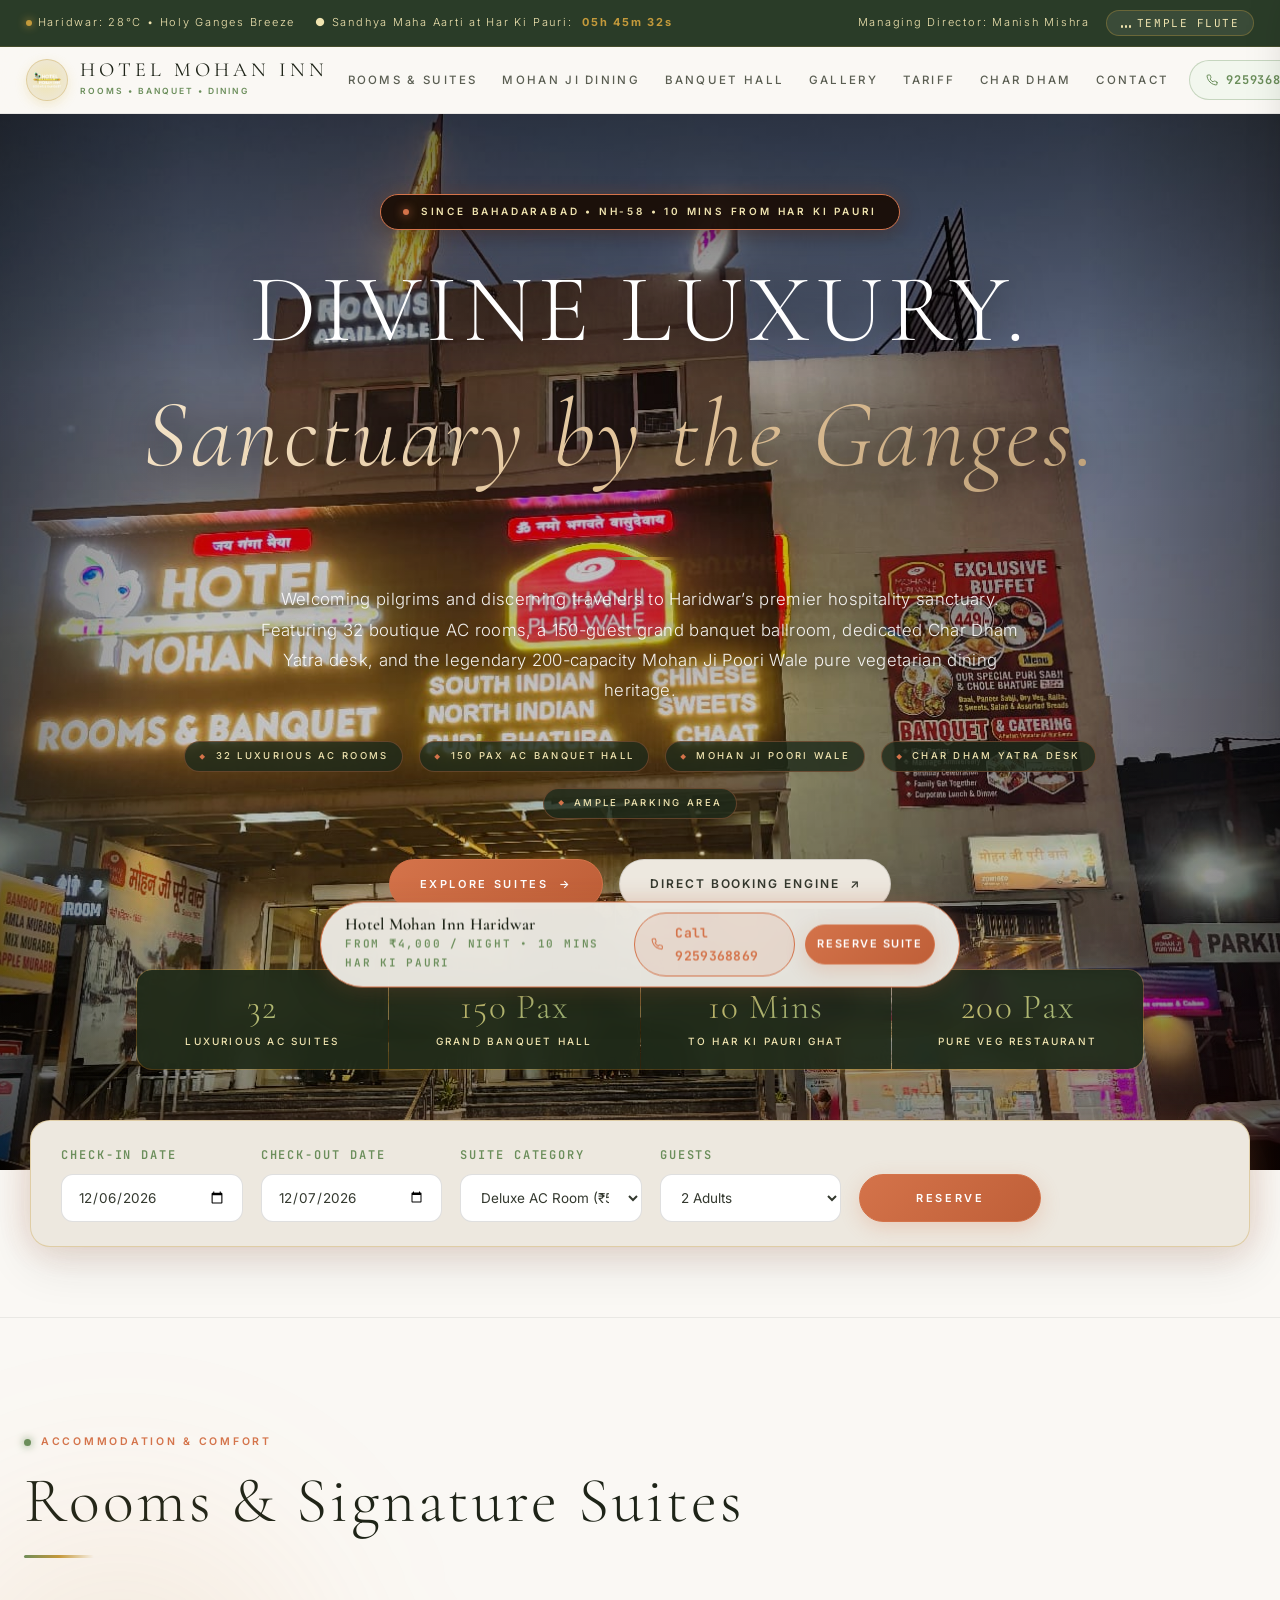
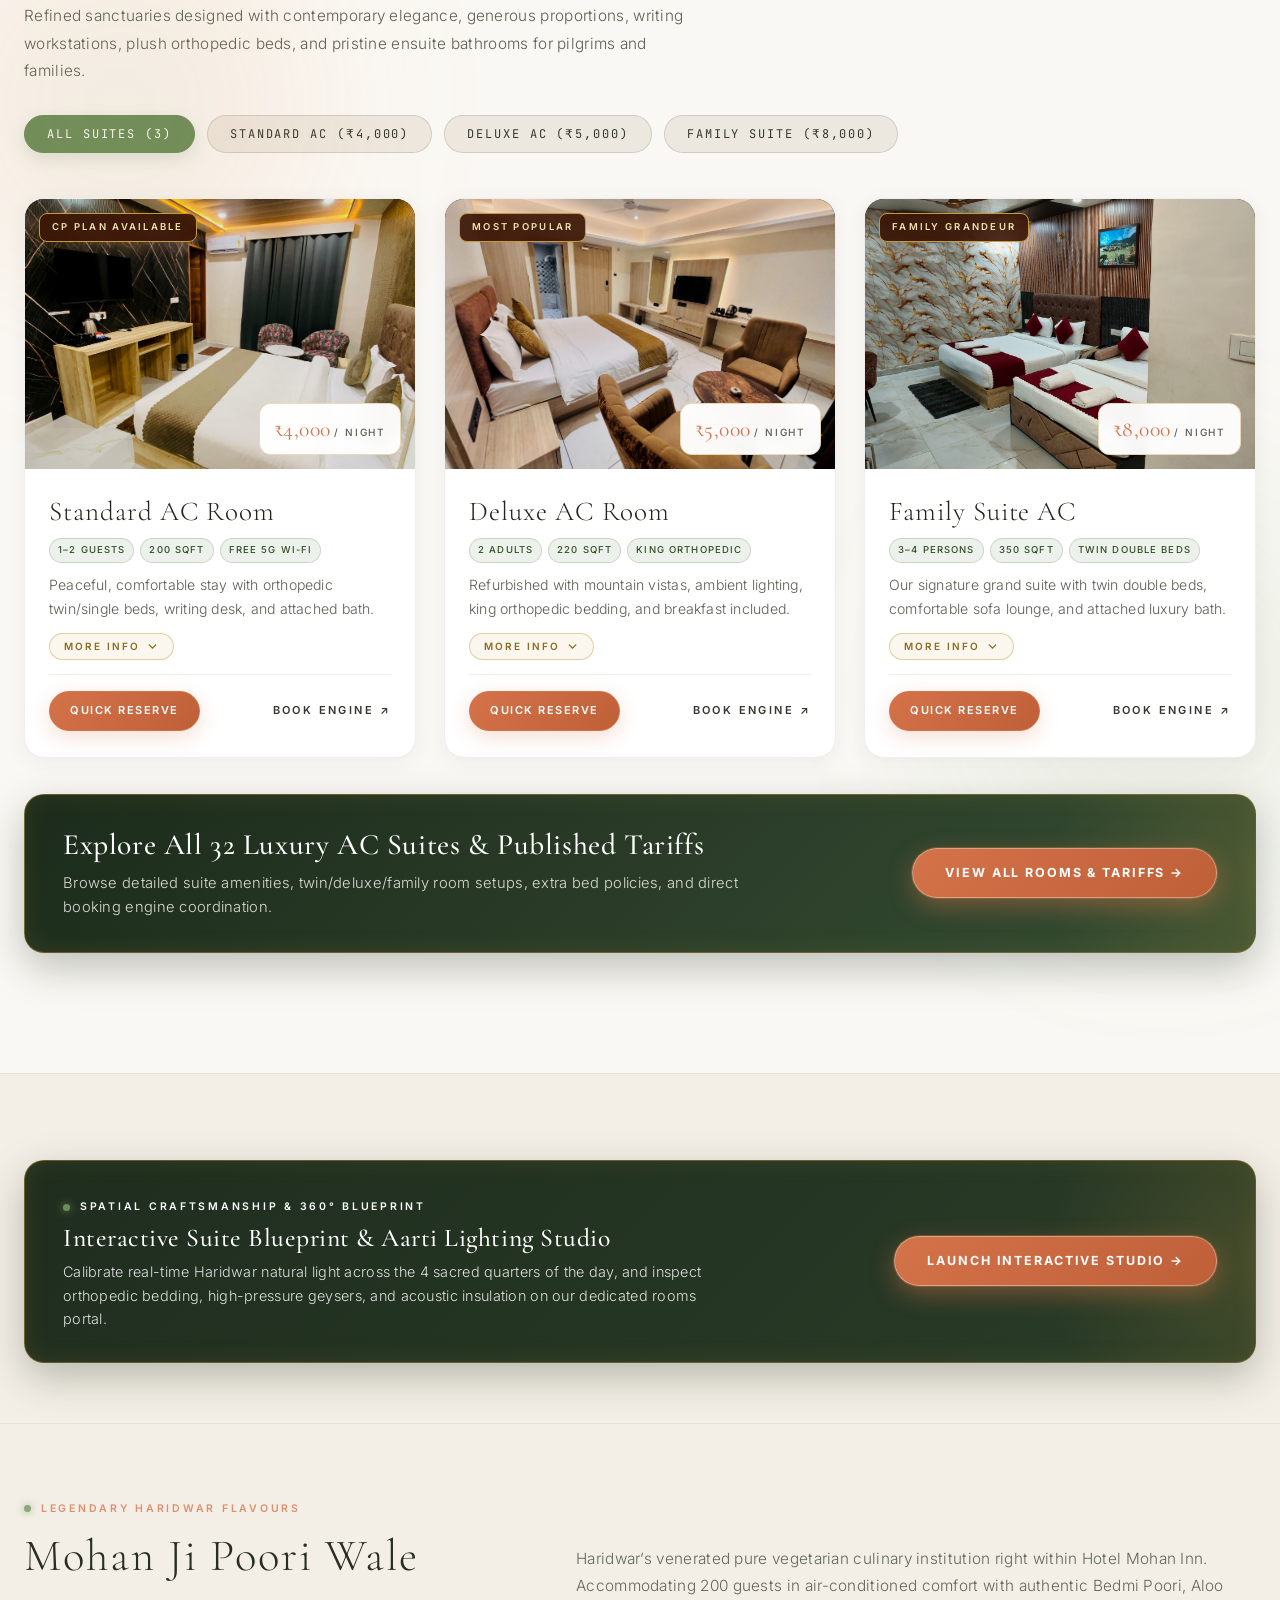
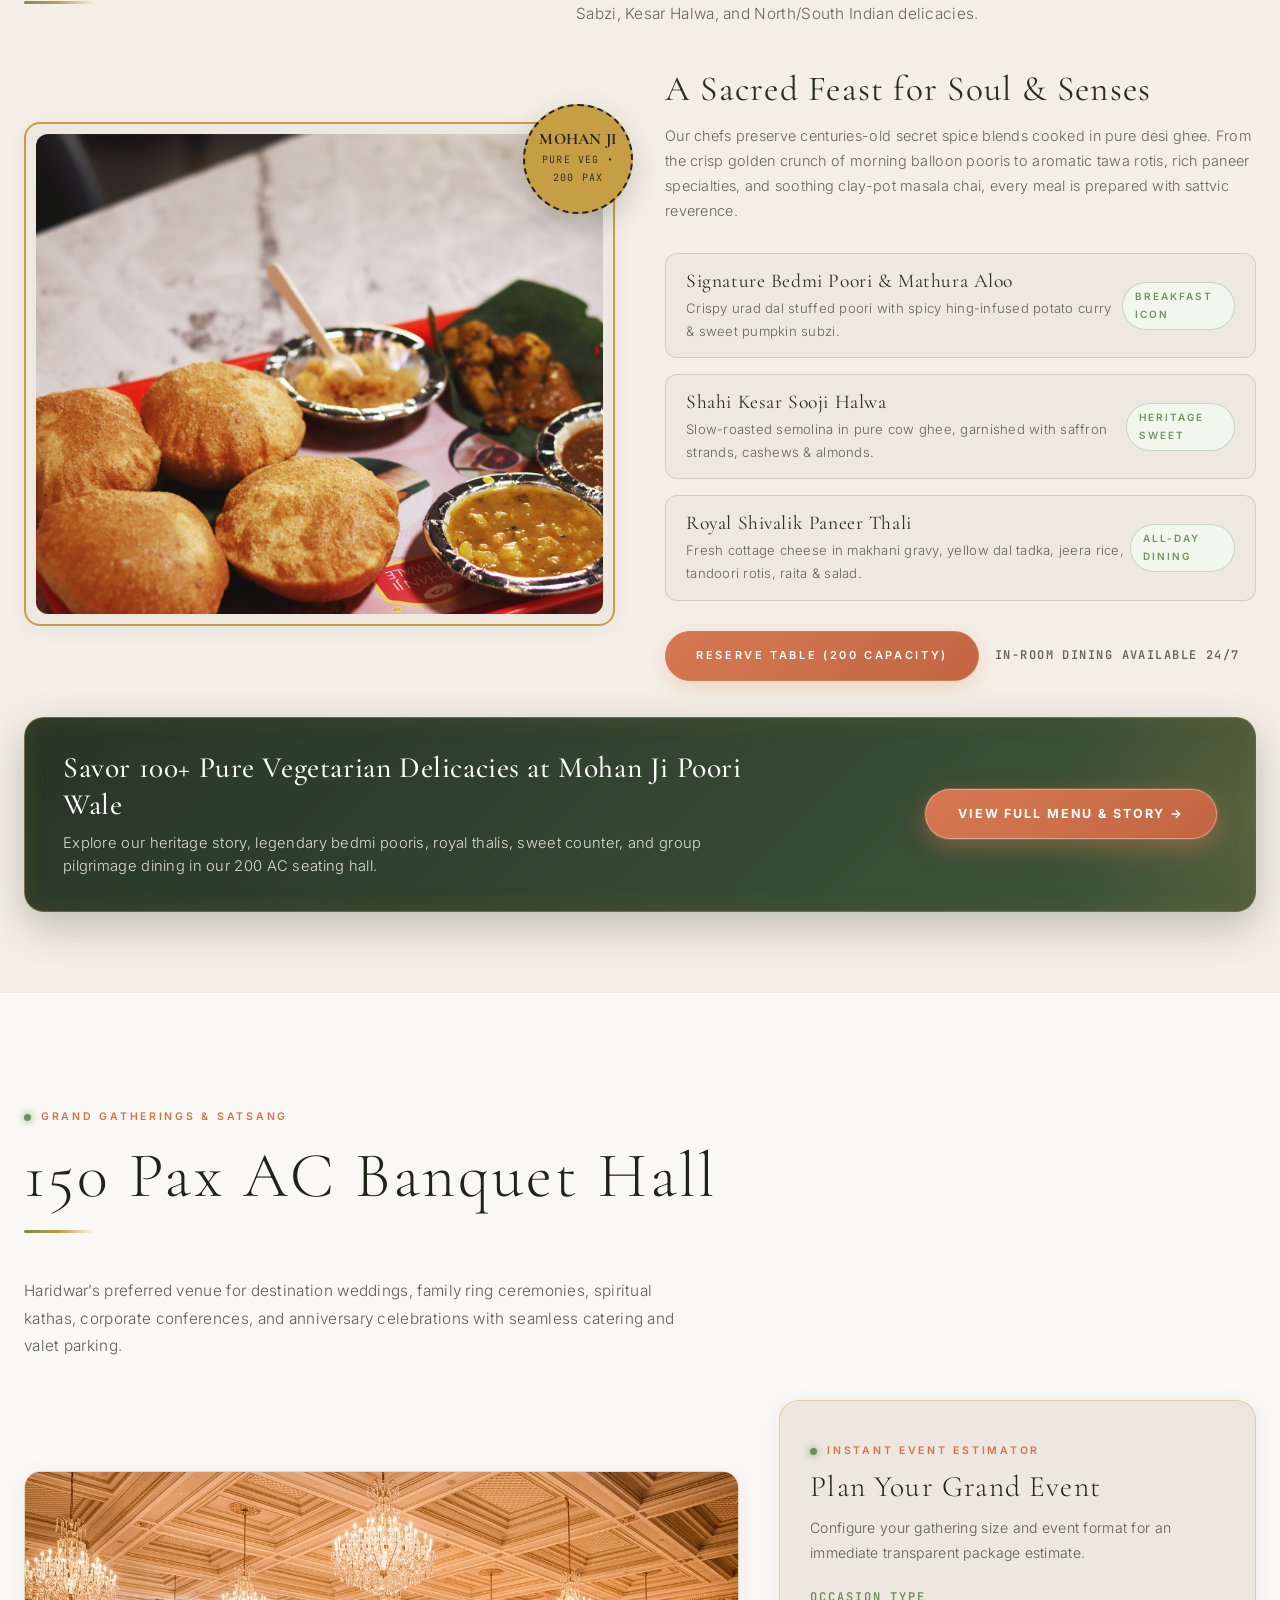
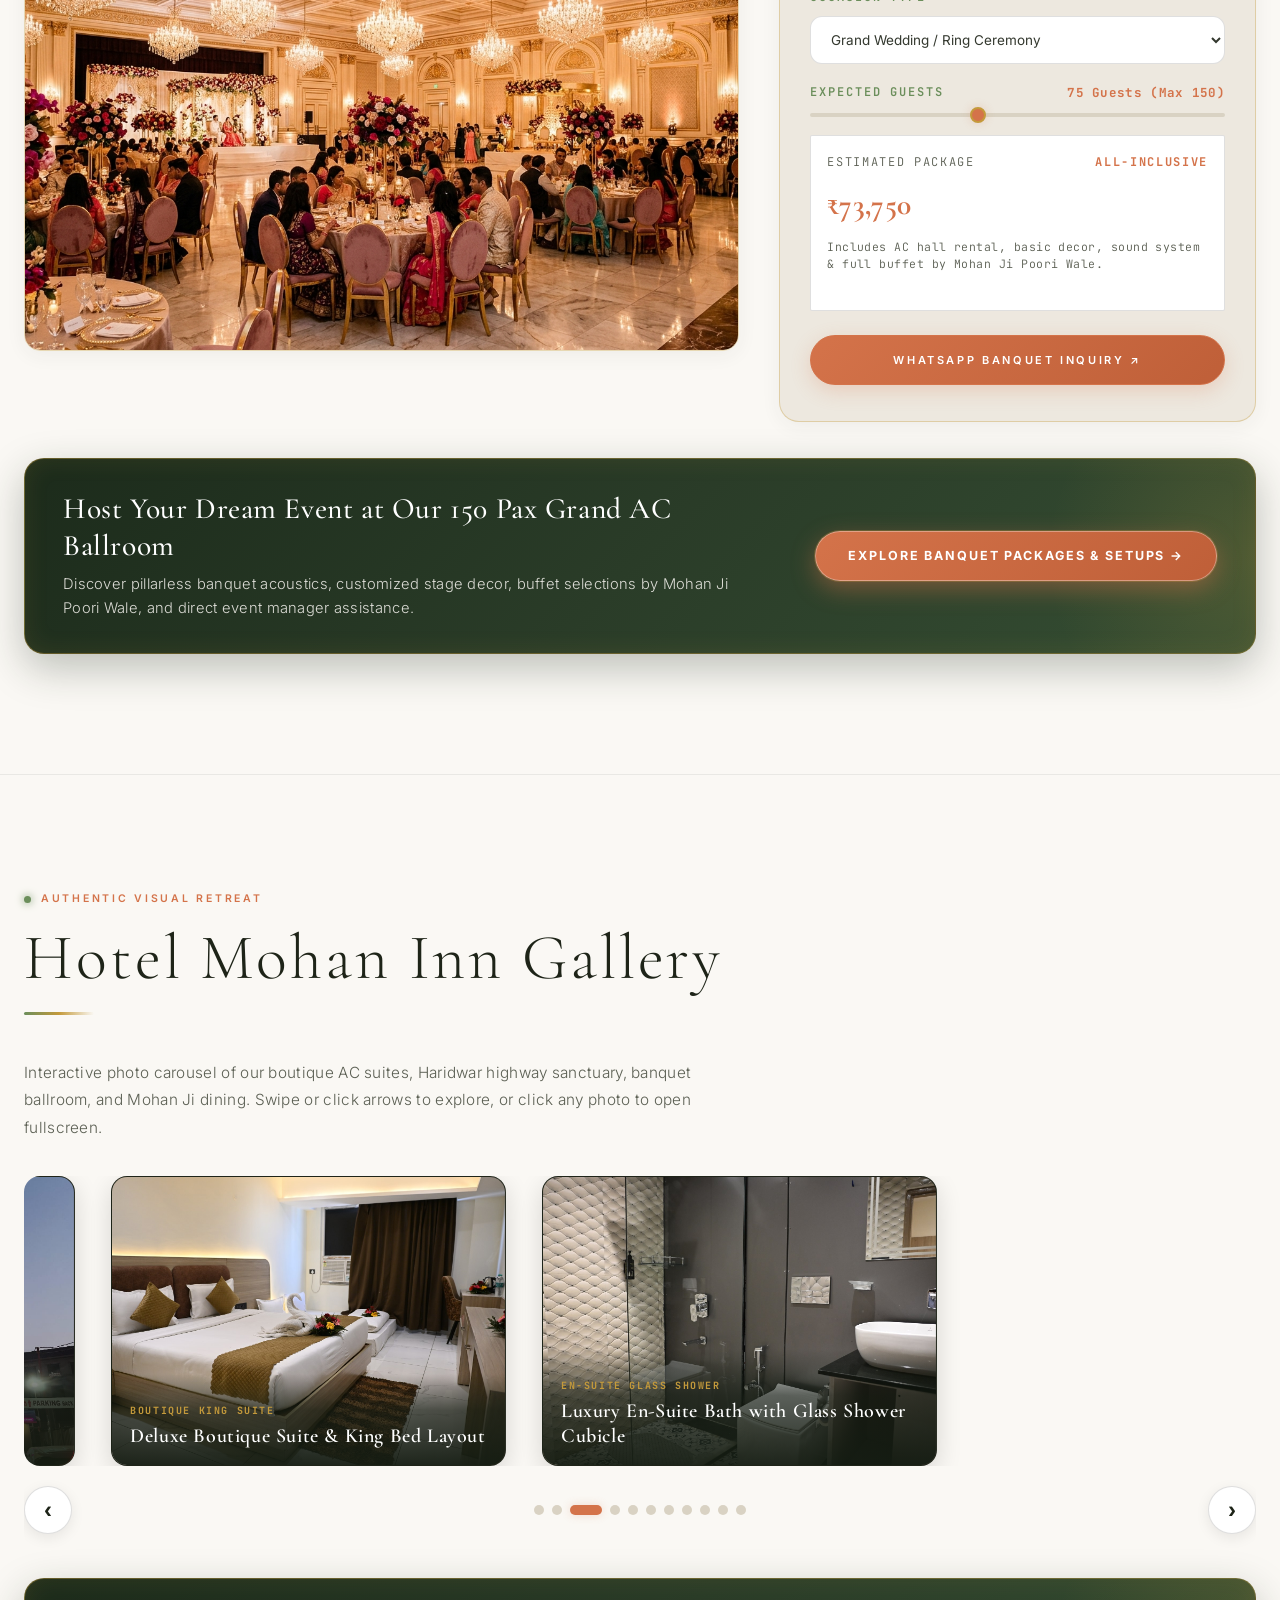
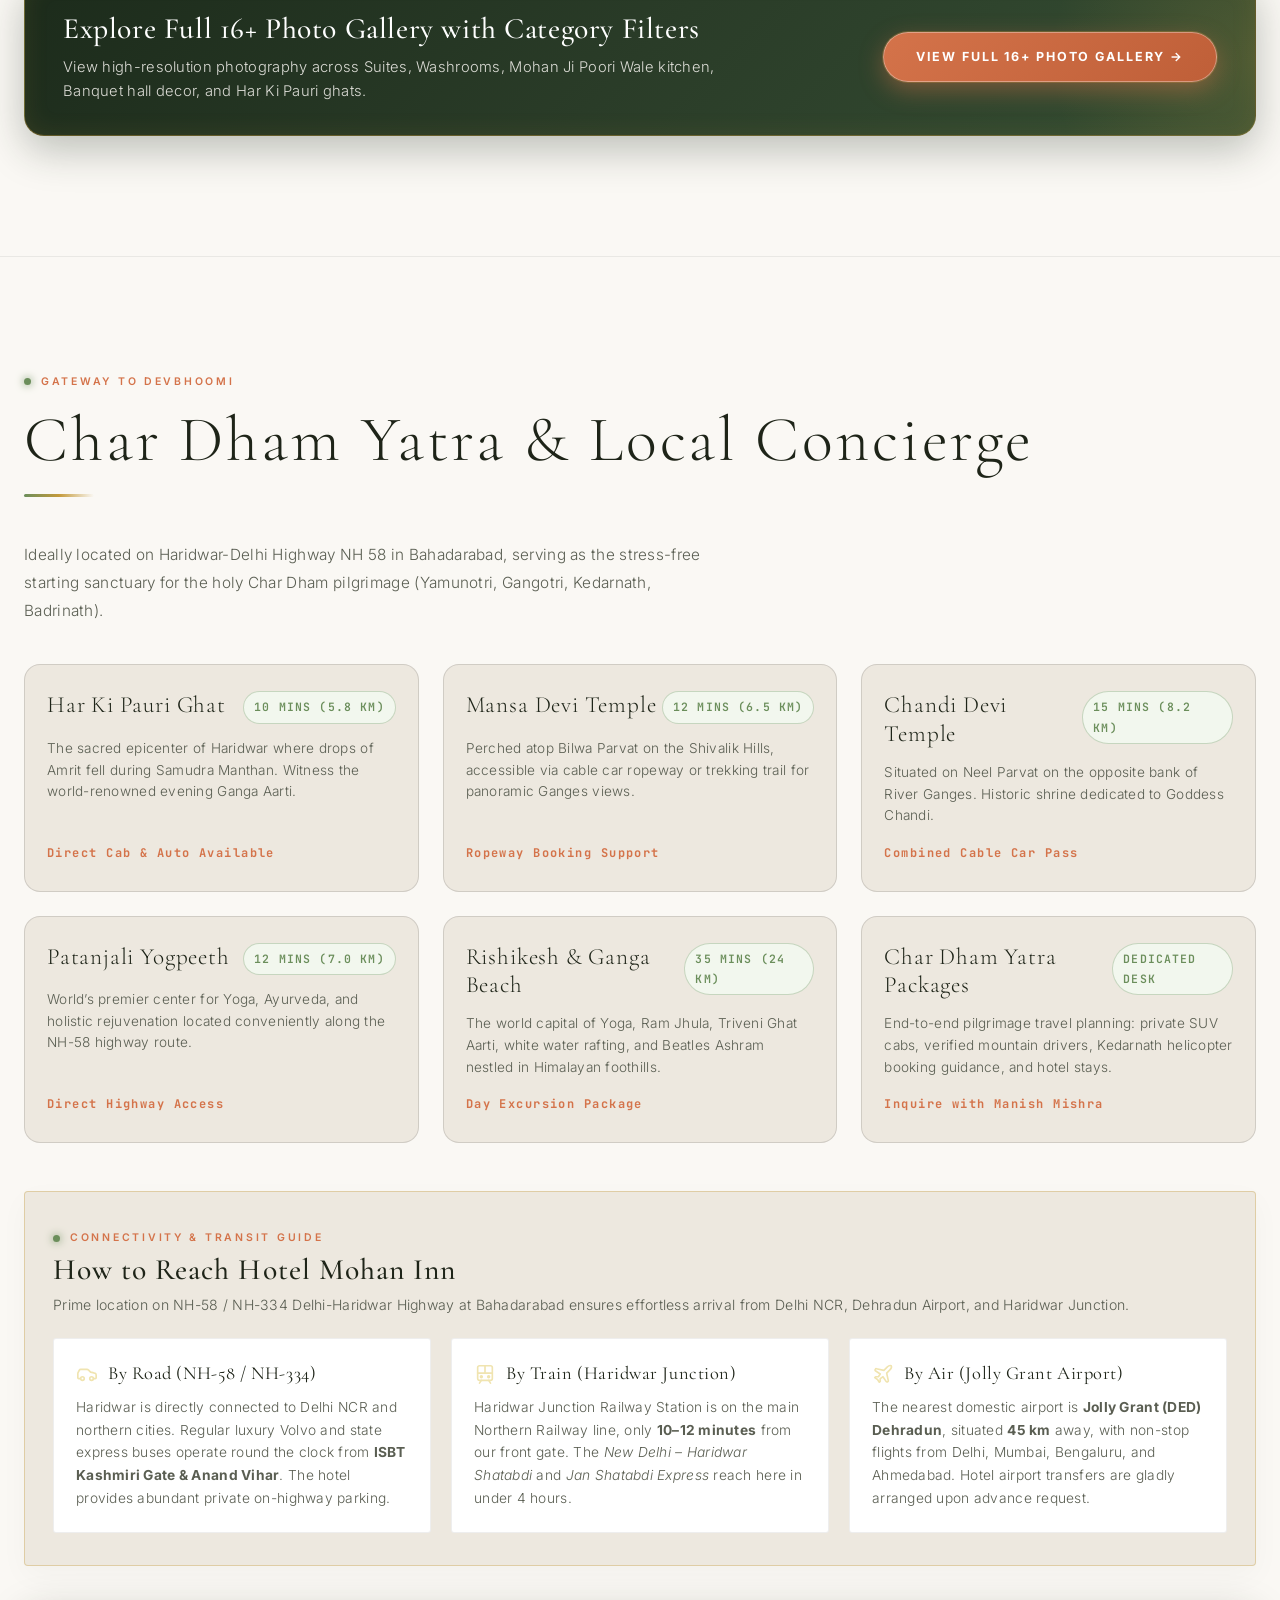
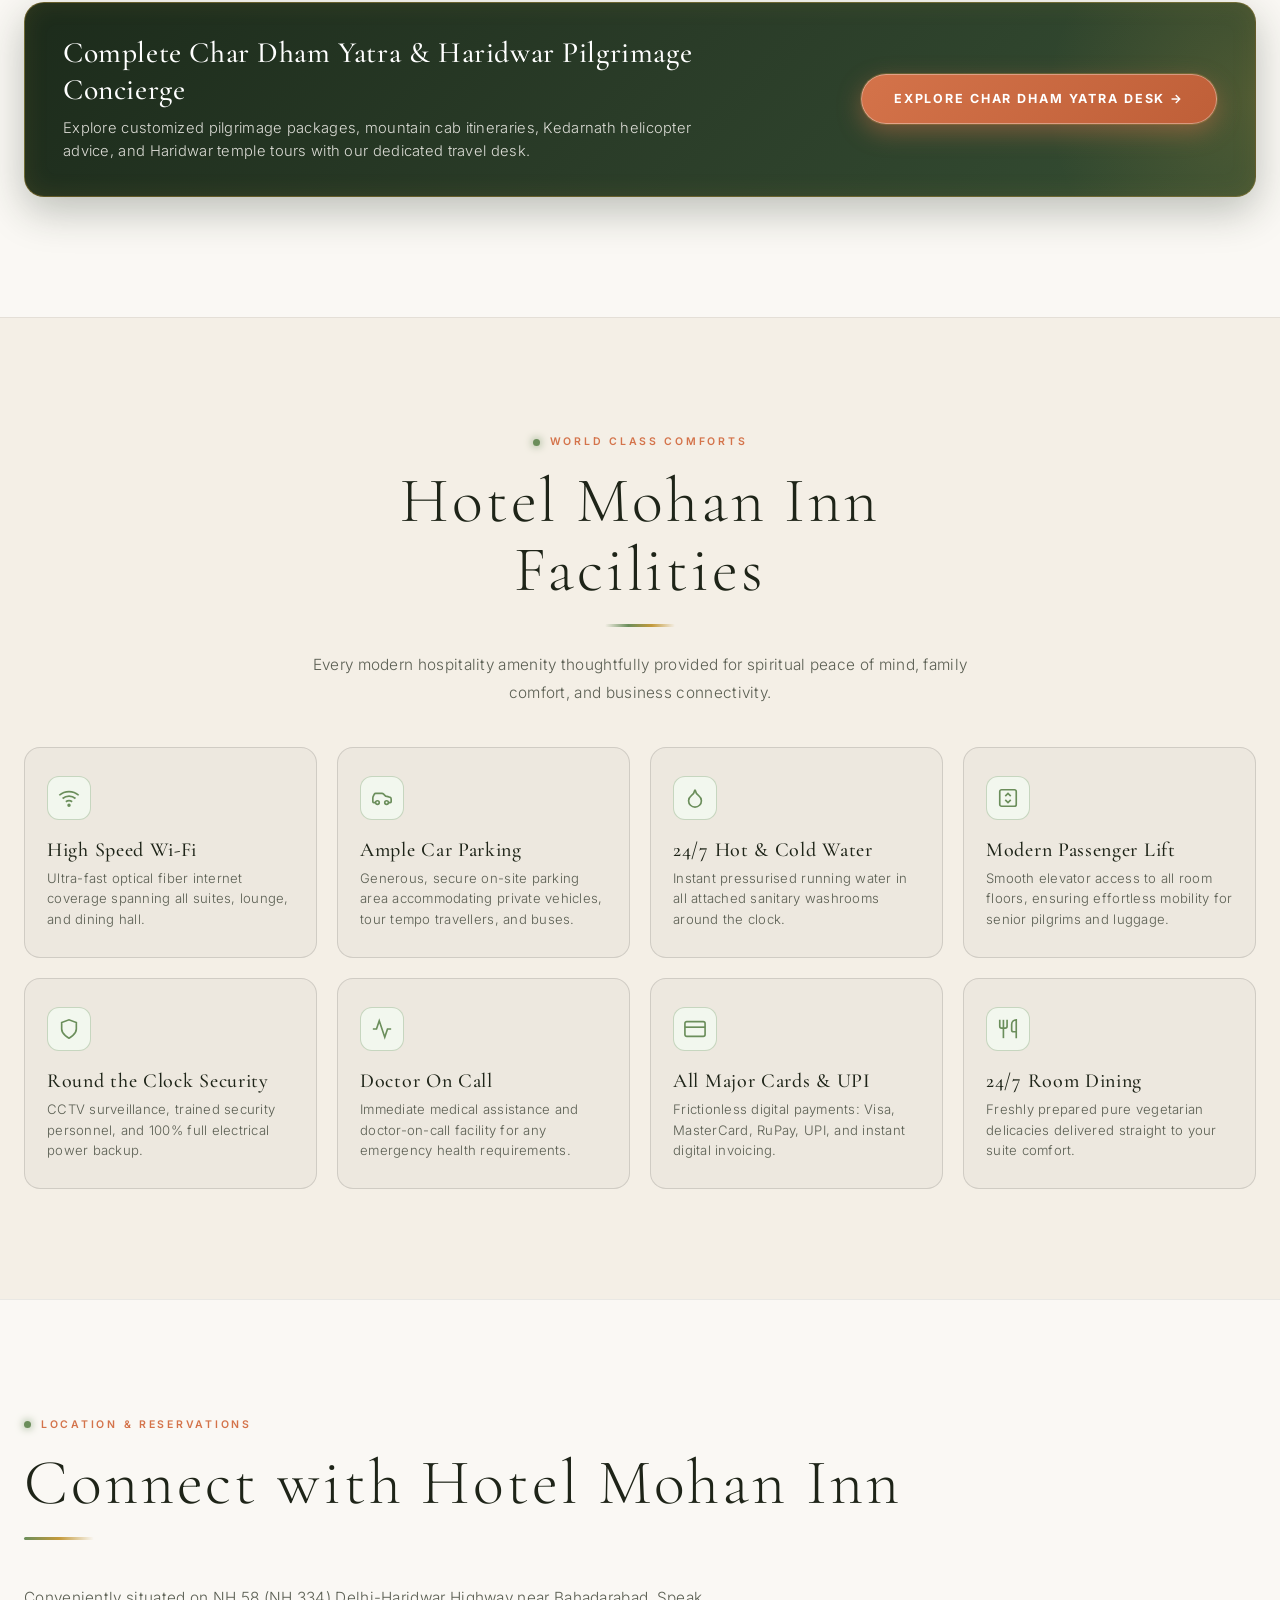
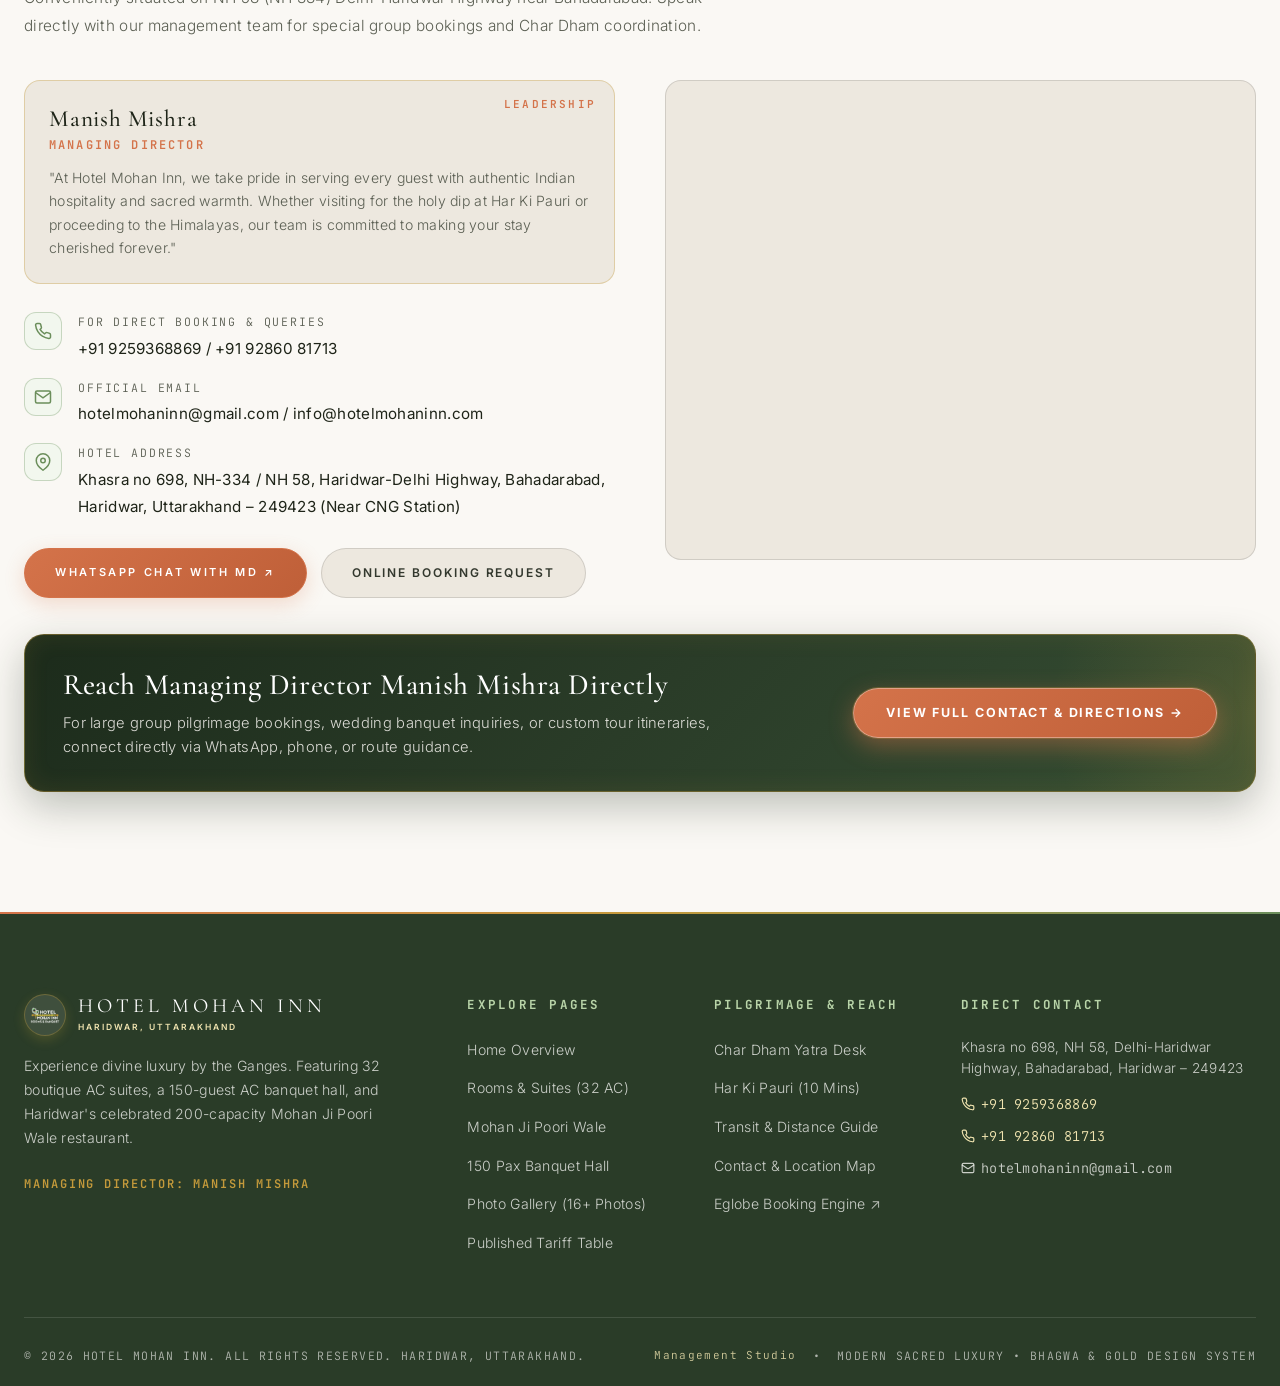
==== commit c124f375: "feat: add 22 real photoshoot photos to gallery, update home slider, and clean admin panel icons" ====
--- a/index.html
+++ b/index.html
@@ -1,1359 +1,1386 @@
-<!DOCTYPE html>
-<html lang="en" class="scroll-smooth">
-<head>
-  <meta charset="UTF-8">
-  <meta name="viewport" content="width=device-width, initial-scale=1.0, maximum-scale=5.0">
-  <title>Hotel Mohan Inn | Luxury Rooms, Banquet & Mohan Ji Poori Wale, Haridwar</title>
-  
-  <meta name="description" content="Experience sacred luxury at Hotel Mohan Inn Haridwar on NH 58 Bahadarabad. 32 Luxurious AC Rooms, 150 Pax AC Banquet Hall, 200 Pax Mohan Ji Poori Wale Restaurant, Char Dham Yatra desk, 10 mins from Har Ki Pauri.">
-  <meta name="keywords" content="Hotel Mohan Inn Haridwar, Haridwar Luxury Hotel, Mohan Ji Poori Wale, Banquet Hall Haridwar, Char Dham Yatra Package, Hotel near Har Ki Pauri, Haridwar Delhi Highway NH 58">
-  <meta name="author" content="Hotel Mohan Inn">
-  
-  <!-- Open Graph / Social Sharing -->
-  <meta property="og:type" content="website">
-  <meta property="og:url" content="https://www.hotelmohaninn.com/">
-  <meta property="og:title" content="Hotel Mohan Inn | Sacred Luxury Rooms & Banquet, Haridwar">
-  <meta property="og:description" content="32 Luxury AC Rooms, 150 Pax Banquet Ballroom & Heritage Mohan Ji Poori Wale Restaurant. 10 Mins to Har Ki Pauri.">
-  <meta property="og:image" content="assets/images/hotel_front_hero.jpg">
-  
-  <!-- Theme Color (Sacred Bhagwa & Gold) -->
-  <meta name="theme-color" content="#FF7A28">
-  <meta name="color-scheme" content="light">
-
-  <!-- Favicon -->
-  <link rel="shortcut icon" href="assets/images/img_logo.png" type="image/png">
-
-  <!-- Google Fonts Preconnect & Styles -->
-  <link rel="preconnect" href="https://fonts.googleapis.com">
-  <link rel="preconnect" href="https://fonts.gstatic.com" crossorigin>
-  <link href="https://fonts.googleapis.com/css2?family=Cormorant+Garamond:ital,wght@0,200;0,300;0,400;0,500;0,600;0,700;1,200;1,300;1,400;1,600&family=Inter:wght@200;300;400;500;600;700&family=JetBrains+Mono:wght@300;400;500;600&display=swap" rel="stylesheet">
-
-  <!-- Stylesheet -->
-  <link rel="stylesheet" href="css/style.css?v=3.7">
-
-  <!-- JSON-LD Hotel Schema -->
-  <script type="application/ld+json">
-  {
-    "@context": "https://schema.org",
-    "@type": "Hotel",
-    "name": "Hotel Mohan Inn",
-    "image": "assets/images/hotel_front_hero.jpg",
-    "telephone": ["+91-9259368869", "+91-9286081713"],
-    "email": ["info@hotelmohaninn.com", "hotelmohaninn@gmail.com"],
-    "address": {
-      "@type": "PostalAddress",
-      "streetAddress": "Khasra no 698, NH 58 / NH-334, Delhi-Haridwar Highway, Bahadarabad",
-      "addressLocality": "Haridwar",
-      "addressRegion": "Uttarakhand",
-      "postalCode": "249423",
-      "addressCountry": "IN"
-    },
-    "starRating": {
-      "@type": "Rating",
-      "ratingValue": "4.8"
-    },
-    "priceRange": "₹4000 - ₹8000",
-    "checkinTime": "13:00",
-    "checkoutTime": "11:00",
-    "amenityFeature": [
-      { "@type": "LocationFeatureSpecification", "name": "32 Luxurious AC Rooms" },
-      { "@type": "LocationFeatureSpecification", "name": "150 Pax AC Banquet Hall" },
-      { "@type": "LocationFeatureSpecification", "name": "200 Pax Mohan Ji Poori Wale Restaurant" },
-      { "@type": "LocationFeatureSpecification", "name": "Char Dham Yatra Package & Travels Desk" },
-      { "@type": "LocationFeatureSpecification", "name": "10 Minutes to Har Ki Pauri" },
-      { "@type": "LocationFeatureSpecification", "name": "Ample Car Parking Area" },
-      { "@type": "LocationFeatureSpecification", "name": "High Speed Wi-Fi & 24/7 Hot Water" }
-    ]
-  }
-  </script>
-</head>
-<body>
-
-  <!-- Kinetic Top Scroll Indicator -->
-  <div id="scroll-progress" aria-hidden="true"></div>
-
-
-  <!-- Background Canvas -->
-  <canvas id="particles-canvas" aria-hidden="true"></canvas>
-
-  <!-- Top Announcement Bar (Deep Temple Teak & Antique Gold) -->
-  <div class="header-topbar">
-    <div class="container">
-      <div class="topbar-info">
-        <span class="topbar-ticker-item">
-          <span class="indicator"></span>
-          <span id="topbar-ticker-text">Haridwar: 28°C • Holy Ganges Breeze</span>
-        </span>
-        <span class="topbar-ticker-item">
-          ● Sandhya Maha Aarti at Har Ki Pauri: <strong id="aarti-countdown" class="text-gold" style="margin-left:4px;">03h 45m 12s</strong>
-        </span>
-      </div>
-      <div class="topbar-right">
-        <span id="topbar-director-display">Managing Director: Manish Mishra</span>
-        <button id="audio-toggle-btn" class="audio-toggle-btn" aria-label="Toggle Temple Flute Soundscape">
-          <span class="audio-equalizer">
-            <span></span><span></span><span></span>
-          </span>
-          <span class="audio-label">Temple Flute</span>
-        </button>
-      </div>
-    </div>
-  </div>
-
-  <!-- Main Luxury Navbar -->
-  <header class="luxury-navbar">
-    <div class="container">
-      <div class="navbar-inner">
-        <!-- Logo Brand -->
-        <a href="#hero" class="brand-link" id="brand-logo-link">
-          <div class="brand-symbol-wrap">
-            <img src="assets/images/img_logo.png" alt="Hotel Mohan Inn Logo" width="34" height="34">
-          </div>
-          <div class="brand-text-col">
-            <span class="brand-title">HOTEL MOHAN INN</span>
-            <span class="brand-subtitle">ROOMS • BANQUET • DINING</span>
-          </div>
-        </a>
-
-        <!-- Desktop Navigation Links -->
-        <nav class="nav-links-desktop" aria-label="Primary Navigation">
-          <a href="rooms.html" class="nav-item-link">Rooms & Suites</a>
-          <a href="dining.html" class="nav-item-link">Mohan Ji Dining</a>
-          <a href="banquet.html" class="nav-item-link">Banquet Hall</a>
-          <a href="#gallery" class="nav-item-link">Gallery</a>
-          <a href="rooms.html#tariff" class="nav-item-link">Tariff</a>
-          <a href="yatra.html" class="nav-item-link">Char Dham</a>
-          <a href="contact.html" class="nav-item-link">Contact</a>
-        </nav>
-
-        <!-- Navbar CTAs (Sacred Bhagwa & Antique Gold) -->
-        <div class="nav-actions">
-          <a href="tel:9259368869" class="nav-phone-link" aria-label="Call Hotel Mohan Inn">
-            <svg width="12" height="12" viewBox="0 0 24 24" fill="none" stroke="currentColor" stroke-width="2" stroke-linecap="round" stroke-linejoin="round">
-              <path d="M22 16.92v3a2 2 0 0 1-2.18 2 19.79 19.79 0 0 1-8.63-3.07 19.5 19.5 0 0 1-6-6 19.79 19.79 0 0 1-3.07-8.67A2 2 0 0 1 4.11 2h3a2 2 0 0 1 2 1.72 12.84 12.84 0 0 0 .7 2.81 2 2 0 0 1-.45 2.11L8.09 9.91a16 16 0 0 0 6 6l1.27-1.27a2 2 0 0 1 2.11-.45 12.84 12.84 0 0 0 2.81.7A2 2 0 0 1 22 16.92z"/>
-            </svg>
-            <span>9259368869</span>
-          </a>
-          <button class="btn-bhagwa-primary btn-brass-small open-reserve-modal-btn" id="nav-reserve-btn">
-            Reserve Suite
-          </button>
-          <button class="mobile-nav-toggle" aria-label="Toggle navigation menu" aria-expanded="false">
-            <svg width="22" height="22" viewBox="0 0 24 24" fill="none" stroke="currentColor" stroke-width="1.8">
-              <line x1="3" y1="12" x2="21" y2="12"></line>
-              <line x1="3" y1="6" x2="21" y2="6"></line>
-              <line x1="3" y1="18" x2="21" y2="18"></line>
-            </svg>
-          </button>
-        </div>
-      </div>    </div>
-  </header>
-
-  <!-- Mobile Nav Backdrop -->
-  <div id="mobile-nav-backdrop" class="mobile-nav-backdrop" aria-hidden="true"></div>
-
-  <!-- Right-Side Sliding Mobile Drawer -->
-  <nav id="mobile-drawer" class="mobile-drawer" aria-label="Mobile Navigation" aria-hidden="true">
-    <div class="mobile-drawer-header">
-      <div class="mobile-drawer-brand">
-        <img src="assets/images/img_logo.png" alt="Hotel Mohan Inn" width="32" height="32">
-        <div>
-          <div class="mobile-drawer-brand-name">HOTEL MOHAN INN</div>
-          <div class="mobile-drawer-brand-sub">HARIDWAR &bull; LUXURY STAYS</div>
-        </div>
-      </div>
-      <button id="mobile-drawer-close" class="mobile-drawer-close" aria-label="Close navigation menu">
-        <svg width="20" height="20" viewBox="0 0 24 24" fill="none" stroke="currentColor" stroke-width="2" stroke-linecap="round"><line x1="18" y1="6" x2="6" y2="18"></line><line x1="6" y1="6" x2="18" y2="18"></line></svg>
-      </button>
-    </div>
-    <div class="mobile-drawer-body">
-      <div class="mobile-drawer-section-label">PAGES</div>
-      <a href="rooms.html" class="mobile-drawer-link">Rooms &amp; Suites</a>
-      <a href="dining.html" class="mobile-drawer-link">Mohan Ji Poori Wale</a>
-      <a href="banquet.html" class="mobile-drawer-link">150 Pax Banquet</a>
-      <a href="gallery.html" class="mobile-drawer-link">Photo Gallery</a>
-      <a href="rooms.html#tariff" class="mobile-drawer-link">Tariff &amp; Pricing</a>
-      <a href="yatra.html" class="mobile-drawer-link">Char Dham Yatra Desk</a>
-      <a href="contact.html" class="mobile-drawer-link">Contact &amp; Location</a>
-    </div>
-    <div class="mobile-drawer-footer">
-      <a href="tel:9259368869" class="mobile-drawer-call-btn">
-        <svg width="14" height="14" viewBox="0 0 24 24" fill="none" stroke="currentColor" stroke-width="2" stroke-linecap="round"><path d="M22 16.92v3a2 2 0 0 1-2.18 2 19.79 19.79 0 0 1-8.63-3.07 19.5 19.5 0 0 1-6-6 19.79 19.79 0 0 1-3.07-8.67A2 2 0 0 1 4.11 2h3a2 2 0 0 1 2 1.72 12.84 12.84 0 0 0 .7 2.81 2 2 0 0 1-.45 2.11L8.09 9.91a16 16 0 0 0 6 6l1.27-1.27a2 2 0 0 1 2.11-.45 12.84 12.84 0 0 0 2.81.7A2 2 0 0 1 22 16.92z"/></svg>
-        Call: 9259368869
-      </a>
-      <a href="https://hotels.eglobe-solutions.com/hotelmohaninn/booking/hotels/hotel-mohan-inn-haridwar" target="_blank" rel="noopener noreferrer" class="btn-bhagwa-primary mobile-drawer-book-btn">Book Now &#x2197;</a>
-    </div>
-  </nav>
-
-  <!-- Hero Section -->
-  <section class="hero-section" id="hero">
-    <div class="hero-bg-layer">
-      <img src="assets/images/hotel_front_hero.jpg?v=front3" alt="Hotel Mohan Inn Direct Front Elevation" class="hero-bg-image" id="hero-bg-img">
-      <div class="hero-overlay-gradient"></div>
-      <div class="hero-overlay-linear"></div>
-      <div class="hero-side-glow-left"></div>
-      <div class="hero-side-glow-right"></div>
-      <div class="hero-glow-orb"></div>
-    </div>
-
-    <div class="container">
-      <div class="hero-content">
-        <div class="hero-badge-pill">
-          <span class="hero-badge-dot"></span>
-          <span id="hero-badge-text">SINCE BAHADARABAD • NH-58 • 10 MINS FROM HAR KI PAURI</span>
-        </div>
-
-        <h1 class="hero-headline">
-          <span id="hero-headline-main">DIVINE LUXURY.</span>
-          <span class="hero-gold-text italic-line" id="hero-headline-sub">Sanctuary by the Ganges.</span>
-        </h1>
-
-        <div class="hairline-brass center"></div>
-
-        <p class="hero-subtext" id="hero-subtext-display">
-          Welcoming pilgrims and discerning travelers to Haridwar’s premier hospitality sanctuary. Featuring 32 boutique AC rooms, a 150-guest grand banquet ballroom, dedicated Char Dham Yatra desk, and the legendary 200-capacity Mohan Ji Poori Wale pure vegetarian dining heritage.
-        </p>
-
-        <div class="hero-features-chips">
-          <span class="feature-chip">32 Luxurious AC Rooms</span>
-          <span class="feature-chip">150 Pax AC Banquet Hall</span>
-          <span class="feature-chip">Mohan Ji Poori Wale</span>
-          <span class="feature-chip">Char Dham Yatra Desk</span>
-          <span class="feature-chip">Ample Parking Area</span>
-        </div>
-
-        <div class="hero-cta-group">
-          <a href="#suites" class="btn-bhagwa-primary" id="hero-explore-suites-btn">
-            Explore Suites
-            <span>→</span>
-          </a>
-          <a href="https://hotels.eglobe-solutions.com/hotelmohaninn/booking/hotels/hotel-mohan-inn-haridwar" target="_blank" rel="noopener noreferrer" class="btn-brass-ghost" id="hero-online-engine-btn">
-            Direct Booking Engine
-            <span>↗</span>
-          </a>
-        </div>
-
-        <!-- Metrics Strip -->
-        <div class="hero-metrics-strip">
-          <div class="metric-cell">
-            <div class="metric-number">32</div>
-            <div class="metric-label">Luxurious AC Suites</div>
-          </div>
-          <div class="metric-cell">
-            <div class="metric-number">150 Pax</div>
-            <div class="metric-label">Grand Banquet Hall</div>
-          </div>
-          <div class="metric-cell">
-            <div class="metric-number">10 Mins</div>
-            <div class="metric-label">To Har Ki Pauri Ghat</div>
-          </div>
-          <div class="metric-cell">
-            <div class="metric-number">200 Pax</div>
-            <div class="metric-label">Pure Veg Restaurant</div>
-          </div>
-        </div>
-      </div>
-    </div>
-  </section>
-
-  <!-- Quick Booking Search Widget Bar -->
-  <div class="container" style="position: relative; z-index: 25;">
-    <div class="booking-widget-bar" id="booking-quick-bar">
-      <form id="hero-quick-booking-form" class="booking-form-grid" action="https://hotels.eglobe-solutions.com/hotelmohaninn/booking/hotels/hotel-mohan-inn-haridwar" method="GET" target="_blank">
-        <div class="input-field-group">
-          <label for="bar-checkin">Check-In Date</label>
-          <input type="date" id="bar-checkin" name="checkIn" class="custom-input" required>
-        </div>
-
-        <div class="input-field-group">
-          <label for="bar-checkout">Check-Out Date</label>
-          <input type="date" id="bar-checkout" name="ch_out" class="custom-input" required>
-        </div>
-
-        <div class="input-field-group">
-          <label for="bar-roomtype">Suite Category</label>
-          <select id="bar-roomtype" name="roomType" class="custom-select">
-            <option value="standard">Standard AC Room (₹4,000)</option>
-            <option value="deluxe" selected>Deluxe AC Room (₹5,000)</option>
-            <option value="family">Family Suite AC (₹8,000)</option>
-          </select>
-        </div>
-
-        <div class="input-field-group">
-          <label for="bar-guests">Guests</label>
-          <select id="bar-guests" name="adults" class="custom-select">
-            <option value="1">1 Adult</option>
-            <option value="2" selected>2 Adults</option>
-            <option value="3">3 Adults</option>
-            <option value="4">4+ Adults (Family)</option>
-          </select>
-        </div>
-
-        <button type="submit" class="btn-bhagwa-primary" style="height: 44px; width: 100%;" id="quick-check-rates-btn">
-          Reserve
-        </button>
-      </form>
-    </div>
-  </div>
-
-  <!-- Section 1: Luxury Suites & Rooms Collection -->
-  <section class="luxury-section" id="suites" data-primary="true">
-    <div class="section-bg-ambient">
-      <div class="ambient-orb-left"></div>
-      <div class="ambient-orb-right"></div>
-    </div>
-
-    <div class="container">
-      <div style="display: flex; justify-content: space-between; align-items: flex-end; flex-wrap: wrap; gap: 20px; margin-bottom: 30px;">
-        <div>
-          <span class="section-eyebrow">ACCOMMODATION & COMFORT</span>
-          <h2 class="section-title">Rooms & Signature Suites</h2>
-          <div class="hairline-brass"></div>
-        </div>
-        <p class="section-desc">
-          Refined sanctuaries designed with contemporary elegance, generous proportions, writing workstations, plush orthopedic beds, and pristine ensuite bathrooms for pilgrims and families.
-        </p>
-      </div>
-
-      <!-- Filter Tabs -->
-      <div class="rooms-filter-nav">
-        <button class="filter-btn active" data-filter="all">All Suites (3)</button>
-        <button class="filter-btn" data-filter="standard">Standard AC (₹4,000)</button>
-        <button class="filter-btn" data-filter="deluxe">Deluxe AC (₹5,000)</button>
-        <button class="filter-btn" data-filter="family">Family Suite (₹8,000)</button>
-      </div>
-
-      <!-- Rooms Grid -->
-      <div class="rooms-grid">
-        <!-- Room 1: Standard AC Room -->
-        <article class="room-card" data-category="standard">
-          <div class="room-card-media">
-            <img src="assets/images/room_super_deluxe.jpg" alt="Standard AC Room at Hotel Mohan Inn" class="room-card-img" id="room-img-standard" loading="lazy">
-            <span class="room-tag-badge">CP PLAN AVAILABLE</span>
-            <div class="room-price-badge" id="card-price-standard">
-              ₹4,000<small>/ Night</small>
-            </div>
-          </div>
-          <div class="room-card-body">
-            <h3 class="room-type-title">Standard AC Room</h3>
-            <div class="room-compact-pills">
-              <span class="room-pill">1–2 Guests</span>
-              <span class="room-pill">200 sqft</span>
-              <span class="room-pill">Free 5G Wi-Fi</span>
-            </div>
-            <p class="room-card-teaser">
-              Peaceful, comfortable stay with orthopedic twin/single beds, writing desk, and attached bath.
-            </p>
-            <button type="button" class="btn-room-more-info" aria-expanded="false" aria-controls="room-details-standard">
-              <span class="more-info-label">More Info</span>
-              <svg class="chevron-icon" width="13" height="13" viewBox="0 0 24 24" fill="none" stroke="currentColor" stroke-width="2.5" stroke-linecap="round"><polyline points="6 9 12 15 18 9"></polyline></svg>
-            </button>
-            <div class="room-card-expanded-content" id="room-details-standard">
-              <div class="room-expanded-inner">
-                <p class="room-card-desc" id="card-desc-standard">
-                  Exceptional comfort spanning 200 sqft. Features a dedicated solid-wood writing desk, seating lounge, high-speed Wi-Fi, LED television, and in-room tea/coffee amenities.
-                </p>
-                <div class="room-specs-list">
-                  <div class="room-spec-item">
-                    <svg viewBox="0 0 24 24" fill="none" stroke="currentColor" stroke-width="2"><path d="M20 21v-2a4 4 0 0 0-4-4H8a4 4 0 0 0-4 4v2"/><circle cx="12" cy="7" r="4"/></svg>
-                    <span>1–2 Guests</span>
-                  </div>
-                  <div class="room-spec-item">
-                    <svg viewBox="0 0 24 24" fill="none" stroke="currentColor" stroke-width="2"><path d="M2 4v16"/><path d="M2 8h18a2 2 0 0 1 2 2v10"/><path d="M2 17h20"/><path d="M6 8v9"/></svg>
-                    <span>Twin / Single Beds</span>
-                  </div>
-                  <div class="room-spec-item">
-                    <svg viewBox="0 0 24 24" fill="none" stroke="currentColor" stroke-width="2"><path d="M5 12.55a11 11 0 0 1 14.08 0"/><path d="M1.42 9a16 16 0 0 1 21.16 0"/><circle cx="12" cy="20" r="1"/></svg>
-                    <span>Free 5G Wi-Fi</span>
-                  </div>
-                  <div class="room-spec-item">
-                    <svg viewBox="0 0 24 24" fill="none" stroke="currentColor" stroke-width="2"><rect x="3" y="3" width="18" height="18" rx="2"/><path d="M3 9h18"/></svg>
-                    <span>200 sqft Area</span>
-                  </div>
-                </div>
-                <div class="room-amenities-tags">
-                  <span class="room-amenity-tag">24/7 Hot Water</span>
-                  <span class="room-amenity-tag">LED TV</span>
-                  <span class="room-amenity-tag">Electric Kettle</span>
-                  <span class="room-amenity-tag">Daily Housekeeping</span>
-                </div>
-              </div>
-            </div>
-            <div class="room-card-footer">
-              <button class="btn-bhagwa-primary btn-brass-small open-reserve-modal-btn" data-room="Standard AC Room">
-                Quick Reserve
-              </button>
-              <a href="https://hotels.eglobe-solutions.com/hotelmohaninn/booking/hotels/hotel-mohan-inn-haridwar" target="_blank" rel="noopener noreferrer" class="room-book-engine-link">
-                Book Engine ↗
-              </a>
-            </div>
-          </div>
-        </article>
-
-        <!-- Room 2: Deluxe AC Room -->
-        <article class="room-card" data-category="deluxe">
-          <div class="room-card-media">
-            <img src="assets/images/suite_luxury_featured.jpg" alt="Deluxe AC Room at Hotel Mohan Inn Haridwar" class="room-card-img" id="room-img-deluxe" loading="lazy">
-            <span class="room-tag-badge">MOST POPULAR</span>
-            <div class="room-price-badge" id="card-price-deluxe">
-              ₹5,000<small>/ Night</small>
-            </div>
-          </div>
-          <div class="room-card-body">
-            <h3 class="room-type-title">Deluxe AC Room</h3>
-            <div class="room-compact-pills">
-              <span class="room-pill">2 Adults</span>
-              <span class="room-pill">220 sqft</span>
-              <span class="room-pill">King Orthopedic</span>
-            </div>
-            <p class="room-card-teaser">
-              Refurbished with mountain vistas, ambient lighting, king orthopedic bedding, and breakfast included.
-            </p>
-            <button type="button" class="btn-room-more-info" aria-expanded="false" aria-controls="room-details-deluxe">
-              <span class="more-info-label">More Info</span>
-              <svg class="chevron-icon" width="13" height="13" viewBox="0 0 24 24" fill="none" stroke="currentColor" stroke-width="2.5" stroke-linecap="round"><polyline points="6 9 12 15 18 9"></polyline></svg>
-            </button>
-            <div class="room-card-expanded-content" id="room-details-deluxe">
-              <div class="room-expanded-inner">
-                <p class="room-card-desc" id="card-desc-deluxe">
-                  Freshly refurbished with contemporary styling and mountain vistas. Equipped with king bedding, ambient lighting controls, 24/7 hot/cold shower, and breakfast inclusions.
-                </p>
-                <div class="room-specs-list">
-                  <div class="room-spec-item">
-                    <svg viewBox="0 0 24 24" fill="none" stroke="currentColor" stroke-width="2"><path d="M20 21v-2a4 4 0 0 0-4-4H8a4 4 0 0 0-4 4v2"/><circle cx="12" cy="7" r="4"/></svg>
-                    <span>2 Adults</span>
-                  </div>
-                  <div class="room-spec-item">
-                    <svg viewBox="0 0 24 24" fill="none" stroke="currentColor" stroke-width="2"><path d="M2 4v16"/><path d="M2 8h18a2 2 0 0 1 2 2v10"/><path d="M2 17h20"/><path d="M6 8v9"/></svg>
-                    <span>King Orthopedic</span>
-                  </div>
-                  <div class="room-spec-item">
-                    <svg viewBox="0 0 24 24" fill="none" stroke="currentColor" stroke-width="2"><path d="M12 2v20"/><path d="M17 5H9.5a3.5 3.5 0 0 0 0 7h5a3.5 3.5 0 0 1 0 7H6"/></svg>
-                    <span>Breakfast Included</span>
-                  </div>
-                  <div class="room-spec-item">
-                    <svg viewBox="0 0 24 24" fill="none" stroke="currentColor" stroke-width="2"><rect x="3" y="3" width="18" height="18" rx="2"/><path d="M3 9h18"/></svg>
-                    <span>220 sqft Area</span>
-                  </div>
-                </div>
-                <div class="room-amenities-tags">
-                  <span class="room-amenity-tag">Mountain Views</span>
-                  <span class="room-amenity-tag">24/7 Hot Geyser</span>
-                  <span class="room-amenity-tag">Work Desk</span>
-                  <span class="room-amenity-tag">Complimentary Tea Bar</span>
-                </div>
-              </div>
-            </div>
-            <div class="room-card-footer">
-              <button class="btn-bhagwa-primary btn-brass-small open-reserve-modal-btn" data-room="Deluxe AC Room">
-                Quick Reserve
-              </button>
-              <a href="https://hotels.eglobe-solutions.com/hotelmohaninn/booking/hotels/hotel-mohan-inn-haridwar" target="_blank" rel="noopener noreferrer" class="room-book-engine-link">
-                Book Engine ↗
-              </a>
-            </div>
-          </div>
-        </article>
-
-        <!-- Room 3: Family Suite AC -->
-        <article class="room-card" data-category="family">
-          <div class="room-card-media">
-            <img src="assets/images/room_family_suite_twin.jpg" alt="Family Suite AC at Hotel Mohan Inn" class="room-card-img" id="room-img-family" loading="lazy">
-            <span class="room-tag-badge">FAMILY GRANDEUR</span>
-            <div class="room-price-badge" id="card-price-family">
-              ₹8,000<small>/ Night</small>
-            </div>
-          </div>
-          <div class="room-card-body">
-            <h3 class="room-type-title">Family Suite AC</h3>
-            <div class="room-compact-pills">
-              <span class="room-pill">3–4 Persons</span>
-              <span class="room-pill">350 sqft</span>
-              <span class="room-pill">Twin Double Beds</span>
-            </div>
-            <p class="room-card-teaser">
-              Our signature grand suite with twin double beds, comfortable sofa lounge, and attached luxury bath.
-            </p>
-            <button type="button" class="btn-room-more-info" aria-expanded="false" aria-controls="room-details-family">
-              <span class="more-info-label">More Info</span>
-              <svg class="chevron-icon" width="13" height="13" viewBox="0 0 24 24" fill="none" stroke="currentColor" stroke-width="2.5" stroke-linecap="round"><polyline points="6 9 12 15 18 9"></polyline></svg>
-            </button>
-            <div class="room-card-expanded-content" id="room-details-family">
-              <div class="room-expanded-inner">
-                <p class="room-card-desc" id="card-desc-family">
-                  Our most spacious signature suite spanning 350 sqft. Solely furnished to ensure the highest standard of family hospitality with twin double beds, luxury bath, and sofa lounge.
-                </p>
-                <div class="room-specs-list">
-                  <div class="room-spec-item">
-                    <svg viewBox="0 0 24 24" fill="none" stroke="currentColor" stroke-width="2"><path d="M20 21v-2a4 4 0 0 0-4-4H8a4 4 0 0 0-4 4v2"/><circle cx="12" cy="7" r="4"/></svg>
-                    <span>3–4 Persons</span>
-                  </div>
-                  <div class="room-spec-item">
-                    <svg viewBox="0 0 24 24" fill="none" stroke="currentColor" stroke-width="2"><path d="M2 4v16"/><path d="M2 8h18a2 2 0 0 1 2 2v10"/><path d="M2 17h20"/><path d="M6 8v9"/></svg>
-                    <span>Twin Double Beds</span>
-                  </div>
-                  <div class="room-spec-item">
-                    <svg viewBox="0 0 24 24" fill="none" stroke="currentColor" stroke-width="2"><path d="M5 12.55a11 11 0 0 1 14.08 0"/><path d="M1.42 9a16 16 0 0 1 21.16 0"/><circle cx="12" cy="20" r="1"/></svg>
-                    <span>High-Speed Wi-Fi</span>
-                  </div>
-                  <div class="room-spec-item">
-                    <svg viewBox="0 0 24 24" fill="none" stroke="currentColor" stroke-width="2"><rect x="3" y="3" width="18" height="18" rx="2"/><path d="M3 9h18"/></svg>
-                    <span>350 sqft Suite</span>
-                  </div>
-                </div>
-                <div class="room-amenities-tags">
-                  <span class="room-amenity-tag">2 Double Beds</span>
-                  <span class="room-amenity-tag">Sofa Lounge</span>
-                  <span class="room-amenity-tag">Luxury Bath</span>
-                  <span class="room-amenity-tag">Family Room Service</span>
-                </div>
-              </div>
-            </div>
-            <div class="room-card-footer">
-              <button class="btn-bhagwa-primary btn-brass-small open-reserve-modal-btn" data-room="Family Suite AC">
-                Quick Reserve
-              </button>
-              <a href="https://hotels.eglobe-solutions.com/hotelmohaninn/booking/hotels/hotel-mohan-inn-haridwar" target="_blank" rel="noopener noreferrer" class="room-book-engine-link">
-                Book Engine ↗
-              </a>
-            </div>
-          </div>
-        </article>
-      </div>
-
-      <!-- Teaser CTA to Dedicated Rooms Page -->
-      <div class="teaser-cta-banner" style="margin-top: 36px;">
-        <div class="teaser-cta-text">
-          <h3>Explore All 32 Luxury AC Suites &amp; Published Tariffs</h3>
-          <p>Browse detailed suite amenities, twin/deluxe/family room setups, extra bed policies, and direct booking engine coordination.</p>
-        </div>
-        <div class="teaser-cta-action">
-          <a href="rooms.html" class="btn-bhagwa-primary btn-teaser-cta">View All Rooms &amp; Tariffs →</a>
-        </div>
-      </div>
-    </div>
-  </section>
-
-  <!-- Section 2: Teaser Spotlight - Spatial Craftsmanship & Aura Studio -->
-  <section class="luxury-section" id="atmosphere" style="background: var(--bg-cream-alt); padding: 50px 0;">
-    <div class="container">
-      <div class="teaser-cta-banner" style="background: linear-gradient(135deg, #1f2d1e 0%, #2A3C28 100%);">
-        <div class="teaser-cta-text">
-          <span class="section-eyebrow" style="color: var(--honey-gold); margin-bottom: 6px;">SPATIAL CRAFTSMANSHIP &amp; 360° BLUEPRINT</span>
-          <h3 style="color: #FFFFFF; font-size: 1.6rem; margin-bottom: 6px;">Interactive Suite Blueprint &amp; Aarti Lighting Studio</h3>
-          <p style="color: rgba(255,255,255,0.85); font-size: 0.9rem; margin: 0;">Calibrate real-time Haridwar natural light across the 4 sacred quarters of the day, and inspect orthopedic bedding, high-pressure geysers, and acoustic insulation on our dedicated rooms portal.</p>
-        </div>
-        <div class="teaser-cta-action">
-          <a href="rooms.html#blueprint" class="btn-bhagwa-primary btn-teaser-cta">Launch Interactive Studio →</a>
-        </div>
-      </div>
-    </div>
-  </section>
-
-  <!-- Section 4: Heritage Culinary Legacy - Mohan Ji Poori Wale -->
-  <section class="luxury-section heritage-culinary-section" id="culinary" style="opacity:0.95;">
-    <div class="container">
-      <div style="display: flex; justify-content: space-between; align-items: flex-end; flex-wrap: wrap; gap: 20px; margin-bottom: 20px;">
-        <div>
-          <span class="section-eyebrow">LEGENDARY HARIDWAR FLAVOURS</span>
-          <h2 class="section-title">Mohan Ji Poori Wale</h2>
-          <div class="hairline-brass"></div>
-        </div>
-        <p class="section-desc">
-          Haridwar’s venerated pure vegetarian culinary institution right within Hotel Mohan Inn. Accommodating 200 guests in air-conditioned comfort with authentic Bedmi Poori, Aloo Sabzi, Kesar Halwa, and North/South Indian delicacies.
-        </p>
-      </div>
-
-      <div class="culinary-showcase-grid">
-        <!-- Visual Media Frame with Artisan Stamp -->
-        <div class="culinary-media-frame">
-          <img src="assets/images/img_restaurant_1.jpg" alt="Authentic Mohan Ji Poori Wale Breakfast Platter with Bedmi Poori, Aloo Sabzi, Chana & Kesar Halwa" id="dining-feature-img" loading="lazy">
-          <div class="culinary-stamp">
-            <span class="stamp-text">MOHAN JI</span>
-            <span class="stamp-sub" id="culinary-stamp-sub">PURE VEG • 200 PAX</span>
-          </div>
-        </div>
-
-        <!-- Menu Highlights & Heritage Details -->
-        <div>
-          <h3 class="font-serif" id="culinary-heading" style="font-size: 2.2rem; font-weight: 400; margin-bottom: 12px; color: var(--text-charcoal-pure);">
-            A Sacred Feast for Soul & Senses
-          </h3>
-          <p id="culinary-desc" style="font-size: 0.9rem; color: var(--text-charcoal-muted); line-height: 1.75; margin-bottom: 24px;">
-            Our chefs preserve centuries-old secret spice blends cooked in pure desi ghee. From the crisp golden crunch of morning balloon pooris to aromatic tawa rotis, rich paneer specialties, and soothing clay-pot masala chai, every meal is prepared with sattvic reverence.
-          </p>
-
-          <div class="dishes-pills-container">
-            <div class="dish-pill-item">
-              <div class="dish-info">
-                <h4 id="dish-1-name">Signature Bedmi Poori & Mathura Aloo</h4>
-                <p id="dish-1-desc">Crispy urad dal stuffed poori with spicy hing-infused potato curry & sweet pumpkin subzi.</p>
-              </div>
-              <span class="dish-badge" id="dish-1-badge">Breakfast Icon</span>
-            </div>
-
-            <div class="dish-pill-item">
-              <div class="dish-info">
-                <h4 id="dish-2-name">Shahi Kesar Sooji Halwa</h4>
-                <p id="dish-2-desc">Slow-roasted semolina in pure cow ghee, garnished with saffron strands, cashews & almonds.</p>
-              </div>
-              <span class="dish-badge" id="dish-2-badge">Heritage Sweet</span>
-            </div>
-
-            <div class="dish-pill-item">
-              <div class="dish-info">
-                <h4 id="dish-3-name">Royal Shivalik Paneer Thali</h4>
-                <p id="dish-3-desc">Fresh cottage cheese in makhani gravy, yellow dal tadka, jeera rice, tandoori rotis, raita & salad.</p>
-              </div>
-              <span class="dish-badge" id="dish-3-badge">All-Day Dining</span>
-            </div>
-          </div>
-
-          <div style="display: flex; gap: 16px; align-items: center; flex-wrap: wrap;">
-            <a href="tel:9259368869" class="btn-bhagwa-primary">
-              Reserve Table (200 Capacity)
-            </a>
-            <span class="font-mono text-muted" style="font-size: 12px; letter-spacing: 0.12em; font-weight: 600;">
-              IN-ROOM DINING AVAILABLE 24/7
-            </span>
-          </div>
-        </div>
-      </div>
-
-      <!-- Teaser CTA to Dedicated Dining Page -->
-      <div class="teaser-cta-banner" style="margin-top: 36px;">
-        <div class="teaser-cta-text">
-          <h3>Savor 100+ Pure Vegetarian Delicacies at Mohan Ji Poori Wale</h3>
-          <p>Explore our heritage story, legendary bedmi pooris, royal thalis, sweet counter, and group pilgrimage dining in our 200 AC seating hall.</p>
-        </div>
-        <div class="teaser-cta-action">
-          <a href="dining.html" class="btn-bhagwa-primary btn-teaser-cta">View Full Menu &amp; Story →</a>
-        </div>
-      </div>
-    </div>
-  </section>
-
-  <!-- Section 5: 150 Pax Grand AC Banquet Hall & Celebrations -->
-  <section class="luxury-section" id="banquet">
-    <div class="container">
-      <div style="display: flex; justify-content: space-between; align-items: flex-end; flex-wrap: wrap; gap: 20px; margin-bottom: 30px;">
-        <div>
-          <span class="section-eyebrow">GRAND GATHERINGS & SATSANG</span>
-          <h2 class="section-title">150 Pax AC Banquet Hall</h2>
-          <div class="hairline-brass"></div>
-        </div>
-        <p class="section-desc">
-          Haridwar’s preferred venue for destination weddings, family ring ceremonies, spiritual kathas, corporate conferences, and anniversary celebrations with seamless catering and valet parking.
-        </p>
-      </div>
-
-      <div class="banquet-hero-grid">
-        <!-- Visual Ballroom -->
-        <div class="banquet-visual">
-          <img src="assets/images/banquet_hall_grand.jpg" alt="150 Pax Luxury Banquet Hall at Hotel Mohan Inn" id="banquet-feature-img" loading="lazy">
-        </div>
-
-        <!-- Banquet Estimator & Inquiry Box -->
-        <div class="banquet-inquiry-box">
-          <span class="section-eyebrow" style="margin-bottom: 8px;">INSTANT EVENT ESTIMATOR</span>
-          <h3>Plan Your Grand Event</h3>
-          <p>
-            Configure your gathering size and event format for an immediate transparent package estimate.
-          </p>
-
-          <div style="display: flex; flex-direction: column; gap: 18px; margin-bottom: 24px;">
-            <div class="input-field-group">
-              <label for="banquet-event-type">Occasion Type</label>
-              <select id="banquet-event-type" class="custom-select">
-                <option value="wedding">Grand Wedding / Ring Ceremony</option>
-                <option value="reception">Anniversary / Family Gathering</option>
-                <option value="corporate">Corporate Conference / Workshop</option>
-                <option value="katha">Spiritual Katha / Bhajan Sandhya</option>
-              </select>
-            </div>
-
-            <div class="input-field-group">
-              <div style="display: flex; justify-content: space-between;">
-                <label>Expected Guests</label>
-                <span id="banquet-guests-display" class="font-mono text-bhagwa" style="font-size: 12.5px; font-weight: 700;">75 Guests (Max 150)</span>
-              </div>
-              <input type="range" id="banquet-guests-slider" min="25" max="150" value="75" step="5" class="custom-range">
-            </div>
-
-            <div style="background: #FFFFFF; border: 1px solid var(--border-medium); padding: 16px; border-radius: 2px;">
-              <div style="display: flex; justify-content: space-between; font-family: var(--font-mono); font-size: 12px; letter-spacing: 0.14em; color: var(--text-charcoal-muted);">
-                <span>ESTIMATED PACKAGE</span>
-                <span class="text-bhagwa" style="font-weight: 700;">ALL-INCLUSIVE</span>
-              </div>
-              <div id="banquet-estimate-total" style="font-family: var(--font-serif); font-size: 1.85rem; color: var(--bhagwa); margin-top: 6px; font-weight: 700;">
-                ₹73,750
-              </div>
-              <p style="font-size: 11.5px; font-family: var(--font-mono); color: var(--text-charcoal-muted); letter-spacing: 0.04em; margin-top: 6px; line-height: 1.5;">
-                Includes AC hall rental, basic decor, sound system & full buffet by Mohan Ji Poori Wale.
-              </p>
-            </div>
-          </div>
-
-          <a id="banquet-inquiry-btn" href="#" target="_blank" rel="noopener noreferrer" class="btn-bhagwa-primary" style="width: 100%; text-align: center;">
-            WhatsApp Banquet Inquiry ↗
-          </a>
-        </div>
-      </div>
-
-      <!-- Teaser CTA to Dedicated Banquet Page -->
-      <div class="teaser-cta-banner" style="margin-top: 36px;">
-        <div class="teaser-cta-text">
-          <h3>Host Your Dream Event at Our 150 Pax Grand AC Ballroom</h3>
-          <p>Discover pillarless banquet acoustics, customized stage decor, buffet selections by Mohan Ji Poori Wale, and direct event manager assistance.</p>
-        </div>
-        <div class="teaser-cta-action">
-          <a href="banquet.html" class="btn-bhagwa-primary btn-teaser-cta">Explore Banquet Packages &amp; Setups →</a>
-        </div>
-      </div>
-    </div>
-  </section>
-
-  <!-- Section 6: Photo Gallery Carousel Slider from Hotel Mohan Inn -->
-  <section class="luxury-section gallery-section" id="gallery">
-    <div class="container">
-      <div style="display: flex; justify-content: space-between; align-items: flex-end; flex-wrap: wrap; gap: 20px; margin-bottom: 24px;">
-        <div>
-          <span class="section-eyebrow">AUTHENTIC VISUAL RETREAT</span>
-          <h2 class="section-title">Hotel Mohan Inn Gallery</h2>
-          <div class="hairline-brass"></div>
-        </div>
-        <p class="section-desc">
-          Interactive photo carousel of our boutique AC suites, Haridwar highway sanctuary, banquet ballroom, and Mohan Ji dining. Swipe or click arrows to explore, or click any photo to open fullscreen.
-        </p>
-      </div>
-
-      <!-- Interactive Gallery Slider -->
-      <div class="gallery-slider-wrapper">
-        <div class="gallery-slider-viewport" id="gallery-slider-viewport">
-          <div class="gallery-slider-track" id="gallery-slider-track">
-            <!-- Slide 1: Real Facade Night Illumination -->
-            <div class="gallery-slide-card gallery-card" data-category="facade" data-img="assets/images/exterior_facade_night.jpg" data-title="Hotel Mohan Inn &amp; Mohan Ji Puri Wale Night Illumination" data-tag="HOTEL FACADE">
-              <img src="assets/images/exterior_facade_night.jpg" alt="Hotel Mohan Inn &amp; Mohan Ji Puri Wale Night Illumination" loading="lazy">
-              <div class="gallery-slide-info">
-                <span class="gallery-slide-tag">NIGHT ILLUMINATION</span>
-                <h4 class="gallery-slide-title">Hotel Mohan Inn &amp; Mohan Ji Puri Wale</h4>
-              </div>
-            </div>
-
-            <!-- Slide 2: Real Executive Luxury Suite -->
-            <div class="gallery-slide-card gallery-card" data-category="rooms" data-img="assets/images/suite_luxury_featured.jpg" data-title="Executive Luxury Suite &amp; King Master Bed" data-tag="LUXURY SUITES">
-              <img src="assets/images/suite_luxury_featured.jpg" alt="Executive Luxury Suite" loading="lazy">
-              <div class="gallery-slide-info">
-                <span class="gallery-slide-tag">LUXURY SUITE</span>
-                <h4 class="gallery-slide-title">Executive Living Suite</h4>
-              </div>
-            </div>
-
-            <!-- Slide 3: Real Superior Room with Balcony -->
-            <div class="gallery-slide-card gallery-card" data-category="rooms" data-img="assets/images/room_superior_balcony.jpg" data-title="Superior Room with Garden Balcony View" data-tag="BALCONY ROOM">
-              <img src="assets/images/room_superior_balcony.jpg" alt="Superior Room with Garden Balcony" loading="lazy">
-              <div class="gallery-slide-info">
-                <span class="gallery-slide-tag">PRIVATE BALCONY</span>
-                <h4 class="gallery-slide-title">Superior Room with Balcony</h4>
-              </div>
-            </div>
-
-            <!-- Slide 4: Real Super Deluxe Suite -->
-            <div class="gallery-slide-card gallery-card" data-category="rooms" data-img="assets/images/room_super_deluxe.jpg" data-title="Super Deluxe AC Room (Fluted Wood &amp; Marble)" data-tag="SUPER DELUXE">
-              <img src="assets/images/room_super_deluxe.jpg" alt="Super Deluxe AC Room" loading="lazy">
-              <div class="gallery-slide-info">
-                <span class="gallery-slide-tag">SUPER DELUXE</span>
-                <h4 class="gallery-slide-title">Super Deluxe AC Room</h4>
-              </div>
-            </div>
-
-            <!-- Slide 5: Real Family Suite -->
-            <div class="gallery-slide-card gallery-card" data-category="rooms" data-img="assets/images/room_family_suite_twin.jpg" data-title="Family Grandeur Twin Double Suite (4 Guests)" data-tag="FAMILY SUITE">
-              <img src="assets/images/room_family_suite_twin.jpg" alt="Family Grandeur Twin Double Suite" loading="lazy">
-              <div class="gallery-slide-info">
-                <span class="gallery-slide-tag">FAMILY SUITE</span>
-                <h4 class="gallery-slide-title">Family Grandeur Suite</h4>
-              </div>
-            </div>
-
-            <!-- Slide 6: Real Night Entrance & Reception -->
-            <div class="gallery-slide-card gallery-card" data-category="facade" data-img="assets/images/exterior_entrance_night.jpg" data-title="Night Portico, Entrance &amp; 24/7 Reception" data-tag="ENTRANCE &amp; LOBBY">
-              <img src="assets/images/exterior_entrance_night.jpg" alt="Night Portico &amp; Reception" loading="lazy">
-              <div class="gallery-slide-info">
-                <span class="gallery-slide-tag">24/7 RECEPTION</span>
-                <h4 class="gallery-slide-title">Night Portico &amp; Reception</h4>
-              </div>
-            </div>
-
-            <!-- Slide 7: Real Luxury Bathroom -->
-            <div class="gallery-slide-card gallery-card" data-category="rooms" data-img="assets/images/room_bathroom_luxury.jpg" data-title="Modern En-Suite Bath with Glass Shower" data-tag="EN-SUITE AMENITIES">
-              <img src="assets/images/room_bathroom_luxury.jpg" alt="En-Suite Bath with Glass Shower" loading="lazy">
-              <div class="gallery-slide-info">
-                <span class="gallery-slide-tag">ATTACHED BATH</span>
-                <h4 class="gallery-slide-title">Modern En-Suite Luxury Bath</h4>
-              </div>
-            </div>
-
-            <!-- Slide 8: Mohan Ji Dining Platter -->
-            <div class="gallery-slide-card gallery-card" data-category="dining" data-img="assets/images/img_restaurant_1.jpg" data-title="Signature Bedmi Poori &amp; Aloo Sabzi" data-tag="MOHAN JI POORI WALE">
-              <img src="assets/images/img_restaurant_1.jpg" alt="Signature Bedmi Poori &amp; Aloo Sabzi" loading="lazy">
-              <div class="gallery-slide-info">
-                <span class="gallery-slide-tag">PURE VEG HERITAGE</span>
-                <h4 class="gallery-slide-title">Bedmi Poori &amp; Aloo Sabzi</h4>
-              </div>
-            </div>
-
-            <!-- Slide 9: Banquet Hall -->
-            <div class="gallery-slide-card gallery-card" data-category="events" data-img="assets/images/banquet_hall_grand.jpg" data-title="150 Pax Grand AC Banquet Hall" data-tag="EVENT BALLROOM">
-              <img src="assets/images/banquet_hall_grand.jpg" alt="150 Pax Banquet Ballroom" loading="lazy">
-              <div class="gallery-slide-info">
-                <span class="gallery-slide-tag">150 PAX BANQUET</span>
-                <h4 class="gallery-slide-title">Grand AC Banquet Ballroom</h4>
-              </div>
-            </div>
-
-            <!-- Slide 10: Real Highway Campus Dusk -->
-            <div class="gallery-slide-card gallery-card" data-category="facade" data-img="assets/images/exterior_campus_dusk.jpg" data-title="Highway Sanctuary Campus &amp; Ample Car Parking" data-tag="HIGHWAY CAMPUS">
-              <img src="assets/images/exterior_campus_dusk.jpg" alt="Highway Sanctuary Campus &amp; Parking" loading="lazy">
-              <div class="gallery-slide-info">
-                <span class="gallery-slide-tag">CAMPUS &amp; PARKING</span>
-                <h4 class="gallery-slide-title">Highway Sanctuary Campus</h4>
-              </div>
-            </div>
-          </div>
-        </div>
-
-        <!-- Slider Navigation Controls -->
-        <div class="gallery-slider-controls">
-          <button id="gallery-prev-slide" class="gallery-slider-arrow-btn" aria-label="Previous Slide">‹</button>
-          <div class="gallery-slider-dots" id="gallery-slider-dots"></div>
-          <button id="gallery-next-slide" class="gallery-slider-arrow-btn" aria-label="Next Slide">›</button>
-        </div>
-      </div>
-
-      <!-- Teaser CTA to Dedicated Gallery Page -->
-      <div class="teaser-cta-banner" style="margin-top: 24px;">
-        <div class="teaser-cta-text">
-          <h3>Explore Full 16+ Photo Gallery with Category Filters</h3>
-          <p>View high-resolution photography across Suites, Washrooms, Mohan Ji Poori Wale kitchen, Banquet hall decor, and Har Ki Pauri ghats.</p>
-        </div>
-        <div class="teaser-cta-action">
-          <a href="gallery.html" class="btn-bhagwa-primary btn-teaser-cta">View Full 16+ Photo Gallery →</a>
-        </div>
-      </div>
-    </div>
-  </section>
-
-
-  <!-- Section 7: Char Dham Yatra & Haridwar Distance Concierge -->
-  <section class="luxury-section" id="yatra">
-    <div class="container">
-      <div style="display: flex; justify-content: space-between; align-items: flex-end; flex-wrap: wrap; gap: 20px; margin-bottom: 30px;">
-        <div>
-          <span class="section-eyebrow">GATEWAY TO DEVBHOOMI</span>
-          <h2 class="section-title" id="yatra-heading">Char Dham Yatra & Local Concierge</h2>
-          <div class="hairline-brass"></div>
-        </div>
-        <p class="section-desc" id="yatra-desc">
-          Ideally located on Haridwar-Delhi Highway NH 58 in Bahadarabad, serving as the stress-free starting sanctuary for the holy Char Dham pilgrimage (Yamunotri, Gangotri, Kedarnath, Badrinath).
-        </p>
-      </div>
-
-      <!-- Distance Matrix Grid -->
-      <div class="yatra-matrix-grid">
-        <div class="yatra-location-card">
-          <div>
-            <div class="yatra-header">
-              <h3 class="yatra-name">Har Ki Pauri Ghat</h3>
-              <span class="yatra-time-badge">10 Mins (5.8 km)</span>
-            </div>
-            <p class="yatra-desc">
-              The sacred epicenter of Haridwar where drops of Amrit fell during Samudra Manthan. Witness the world-renowned evening Ganga Aarti.
-            </p>
-          </div>
-          <span class="font-mono text-bhagwa" style="font-size: 12px; letter-spacing: 0.12em; font-weight: 700;">Direct Cab & Auto Available</span>
-        </div>
-
-        <div class="yatra-location-card">
-          <div>
-            <div class="yatra-header">
-              <h3 class="yatra-name">Mansa Devi Temple</h3>
-              <span class="yatra-time-badge">12 Mins (6.5 km)</span>
-            </div>
-            <p class="yatra-desc">
-              Perched atop Bilwa Parvat on the Shivalik Hills, accessible via cable car ropeway or trekking trail for panoramic Ganges views.
-            </p>
-          </div>
-          <span class="font-mono text-bhagwa" style="font-size: 12px; letter-spacing: 0.12em; font-weight: 700;">Ropeway Booking Support</span>
-        </div>
-
-        <div class="yatra-location-card">
-          <div>
-            <div class="yatra-header">
-              <h3 class="yatra-name">Chandi Devi Temple</h3>
-              <span class="yatra-time-badge">15 Mins (8.2 km)</span>
-            </div>
-            <p class="yatra-desc">
-              Situated on Neel Parvat on the opposite bank of River Ganges. Historic shrine dedicated to Goddess Chandi.
-            </p>
-          </div>
-          <span class="font-mono text-bhagwa" style="font-size: 12px; letter-spacing: 0.12em; font-weight: 700;">Combined Cable Car Pass</span>
-        </div>
-
-        <div class="yatra-location-card">
-          <div>
-            <div class="yatra-header">
-              <h3 class="yatra-name">Patanjali Yogpeeth</h3>
-              <span class="yatra-time-badge">12 Mins (7.0 km)</span>
-            </div>
-            <p class="yatra-desc">
-              World’s premier center for Yoga, Ayurveda, and holistic rejuvenation located conveniently along the NH-58 highway route.
-            </p>
-          </div>
-          <span class="font-mono text-bhagwa" style="font-size: 12px; letter-spacing: 0.12em; font-weight: 700;">Direct Highway Access</span>
-        </div>
-
-        <div class="yatra-location-card">
-          <div>
-            <div class="yatra-header">
-              <h3 class="yatra-name">Rishikesh & Ganga Beach</h3>
-              <span class="yatra-time-badge">35 Mins (24 km)</span>
-            </div>
-            <p class="yatra-desc">
-              The world capital of Yoga, Ram Jhula, Triveni Ghat Aarti, white water rafting, and Beatles Ashram nestled in Himalayan foothills.
-            </p>
-          </div>
-          <span class="font-mono text-bhagwa" style="font-size: 12px; letter-spacing: 0.12em; font-weight: 700;">Day Excursion Package</span>
-        </div>
-
-        <div class="yatra-location-card">
-          <div>
-            <div class="yatra-header">
-              <h3 class="yatra-name">Char Dham Yatra Packages</h3>
-              <span class="yatra-time-badge">Dedicated Desk</span>
-            </div>
-            <p class="yatra-desc">
-              End-to-end pilgrimage travel planning: private SUV cabs, verified mountain drivers, Kedarnath helicopter booking guidance, and hotel stays.
-            </p>
-          </div>
-          <span class="font-mono text-bhagwa" style="font-size: 12px; letter-spacing: 0.12em; font-weight: 700;">Inquire with Manish Mishra</span>
-        </div>
-      </div>
-
-      <!-- How to Reach Hotel Mohan Inn (Official Transit Guide from Property) -->
-      <div style="margin-top: 48px; background: var(--bg-sand); border: 1.5px solid var(--gold-border); padding: 32px 28px; border-radius: 4px; box-shadow: 0 10px 30px rgba(0,0,0,0.03);">
-        <div style="margin-bottom: 22px;">
-          <span class="section-eyebrow" style="margin-bottom: 4px;">CONNECTIVITY & TRANSIT GUIDE</span>
-          <h3 class="font-serif" style="font-size: 1.85rem; font-weight: 500; color: var(--text-charcoal-pure); margin-bottom: 6px;">
-            How to Reach Hotel Mohan Inn
-          </h3>
-          <p style="font-size: 0.88rem; color: var(--text-charcoal-muted); line-height: 1.6; margin: 0;">
-            Prime location on NH-58 / NH-334 Delhi-Haridwar Highway at Bahadarabad ensures effortless arrival from Delhi NCR, Dehradun Airport, and Haridwar Junction.
-          </p>
-        </div>
-
-        <div style="display: grid; grid-template-columns: repeat(auto-fit, minmax(260px, 1fr)); gap: 20px;">
-          <div style="background: #FFFFFF; border: 1px solid var(--border-subtle); padding: 22px; border-radius: 3px;">
-            <div style="display: flex; align-items: center; gap: 10px; margin-bottom: 10px;">
-              <span class="transit-icon-svg" style="color: var(--gold-champagne); display: inline-flex;"><svg width="22" height="22" viewBox="0 0 24 24" fill="none" stroke="currentColor" stroke-width="1.8" stroke-linecap="round" stroke-linejoin="round"><path d="M19 17h2c.6 0 1-.4 1-1v-3c0-.9-.7-1.7-1.5-1.9C18.7 10.6 16 10 16 10s-1.3-1.4-2.2-2.3c-.5-.4-1.1-.7-1.8-.7H5c-.6 0-1.1.4-1.4.9l-1.5 2.8C2.1 11 2 11.5 2 12v4c0 .6.4 1 1 1h2"/><circle cx="7" cy="17" r="2"/><circle cx="17" cy="17" r="2"/></svg></span>
-              <h4 style="font-family: var(--font-serif); font-size: 1.15rem; color: var(--text-charcoal-pure); margin: 0;">By Road (NH-58 / NH-334)</h4>
-            </div>
-            <p style="font-size: 0.86rem; color: var(--text-charcoal-muted); line-height: 1.65; margin: 0;">
-              Haridwar is directly connected to Delhi NCR and northern cities. Regular luxury Volvo and state express buses operate round the clock from <strong>ISBT Kashmiri Gate & Anand Vihar</strong>. The hotel provides abundant private on-highway parking.
-            </p>
-          </div>
-
-          <div style="background: #FFFFFF; border: 1px solid var(--border-subtle); padding: 22px; border-radius: 3px;">
-            <div style="display: flex; align-items: center; gap: 10px; margin-bottom: 10px;">
-              <span class="transit-icon-svg" style="color: var(--gold-champagne); display: inline-flex;"><svg width="22" height="22" viewBox="0 0 24 24" fill="none" stroke="currentColor" stroke-width="1.8" stroke-linecap="round" stroke-linejoin="round"><rect x="4" y="3" width="16" height="16" rx="2"/><path d="M4 11h16"/><path d="M12 3v8"/><path d="m8 19-2 3"/><path d="m18 22-2-3"/><circle cx="8" cy="15" r="1"/><circle cx="16" cy="15" r="1"/></svg></span>
-              <h4 style="font-family: var(--font-serif); font-size: 1.15rem; color: var(--text-charcoal-pure); margin: 0;">By Train (Haridwar Junction)</h4>
-            </div>
-            <p style="font-size: 0.86rem; color: var(--text-charcoal-muted); line-height: 1.65; margin: 0;">
-              Haridwar Junction Railway Station is on the main Northern Railway line, only <strong>10–12 minutes</strong> from our front gate. The <em>New Delhi – Haridwar Shatabdi</em> and <em>Jan Shatabdi Express</em> reach here in under 4 hours.
-            </p>
-          </div>
-
-          <div style="background: #FFFFFF; border: 1px solid var(--border-subtle); padding: 22px; border-radius: 3px;">
-            <div style="display: flex; align-items: center; gap: 10px; margin-bottom: 10px;">
-              <span class="transit-icon-svg" style="color: var(--gold-champagne); display: inline-flex;"><svg width="22" height="22" viewBox="0 0 24 24" fill="none" stroke="currentColor" stroke-width="1.8" stroke-linecap="round" stroke-linejoin="round"><path d="M17.8 19.2 16 11l3.5-3.5C21 6 21.5 4 21 3c-1-.5-3 0-4.5 1.5L13 8 4.8 6.2c-.5-.1-.9.1-1.1.5l-.3.5c-.2.5-.1 1 .3 1.3L9 12l-2 3H4l-1 1 3 2 2 3 1-1v-3l3-2 3.5 5.3c.3.4.8.5 1.3.3l.5-.2c.4-.3.6-.7.5-1.2z"/></svg></span>
-              <h4 style="font-family: var(--font-serif); font-size: 1.15rem; color: var(--text-charcoal-pure); margin: 0;">By Air (Jolly Grant Airport)</h4>
-            </div>
-            <p style="font-size: 0.86rem; color: var(--text-charcoal-muted); line-height: 1.65; margin: 0;">
-              The nearest domestic airport is <strong>Jolly Grant (DED) Dehradun</strong>, situated <strong>45 km</strong> away, with non-stop flights from Delhi, Mumbai, Bengaluru, and Ahmedabad. Hotel airport transfers are gladly arranged upon advance request.
-            </p>
-          </div>
-        </div>
-      </div>
-
-      <!-- Teaser CTA to Dedicated Yatra Page -->
-      <div class="teaser-cta-banner" style="margin-top: 36px;">
-        <div class="teaser-cta-text">
-          <h3>Complete Char Dham Yatra &amp; Haridwar Pilgrimage Concierge</h3>
-          <p>Explore customized pilgrimage packages, mountain cab itineraries, Kedarnath helicopter advice, and Haridwar temple tours with our dedicated travel desk.</p>
-        </div>
-        <div class="teaser-cta-action">
-          <a href="yatra.html" class="btn-bhagwa-primary btn-teaser-cta">Explore Char Dham Yatra Desk →</a>
-        </div>
-      </div>
-    </div>
-  </section>
-
-  <!-- Section 8: General Amenities & Hotel Services -->
-  <section class="luxury-section" id="amenities" style="background: var(--bg-cream-alt);">
-    <div class="container">
-      <div style="text-align: center; max-width: 680px; margin: 0 auto 30px auto;">
-        <span class="section-eyebrow">WORLD CLASS COMFORTS</span>
-        <h2 class="section-title">Hotel Mohan Inn Facilities</h2>
-        <div class="hairline-brass center"></div>
-        <p class="section-desc" style="margin: 0 auto;">
-          Every modern hospitality amenity thoughtfully provided for spiritual peace of mind, family comfort, and business connectivity.
-        </p>
-      </div>
-
-      <div class="amenities-grid">
-        <div class="amenity-card">
-          <div class="amenity-icon-box">
-            <svg width="22" height="22" viewBox="0 0 24 24" fill="none" stroke="currentColor" stroke-width="1.8"><path d="M5 12.55a11 11 0 0 1 14.08 0"/><path d="M1.42 9a16 16 0 0 1 21.16 0"/><path d="M8.53 16.11a6 6 0 0 1 6.95 0"/><circle cx="12" cy="20" r="1"/></svg>
-          </div>
-          <h3 class="amenity-title">High Speed Wi-Fi</h3>
-          <p class="amenity-desc">Ultra-fast optical fiber internet coverage spanning all suites, lounge, and dining hall.</p>
-        </div>
-
-        <div class="amenity-card">
-          <div class="amenity-icon-box">
-            <svg width="22" height="22" viewBox="0 0 24 24" fill="none" stroke="currentColor" stroke-width="1.8"><path d="M19 17h2c.6 0 1-.4 1-1v-3c0-.9-.7-1.7-1.5-1.9C18.7 10.6 16 10 16 10s-1.3-1.4-2.2-2.3c-.5-.4-1.1-.7-1.8-.7H5c-.6 0-1.1.4-1.4.9l-1.4 2.9A3.7 3.7 0 0 0 2 12v4c0 .6.4 1 1 1h2"/><circle cx="7" cy="17" r="2"/><circle cx="17" cy="17" r="2"/></svg>
-          </div>
-          <h3 class="amenity-title">Ample Car Parking</h3>
-          <p class="amenity-desc">Generous, secure on-site parking area accommodating private vehicles, tour tempo travellers, and buses.</p>
-        </div>
-
-        <div class="amenity-card">
-          <div class="amenity-icon-box">
-            <svg width="22" height="22" viewBox="0 0 24 24" fill="none" stroke="currentColor" stroke-width="1.8"><path d="M12 22a7 7 0 0 0 7-7c0-2-1-3.9-3-5.5s-3.5-4-4-6.5c-.5 2.5-2 4.9-4 6.5C6 11.1 5 13 5 15a7 7 0 0 0 7 7z"/></svg>
-          </div>
-          <h3 class="amenity-title">24/7 Hot & Cold Water</h3>
-          <p class="amenity-desc">Instant pressurised running water in all attached sanitary washrooms around the clock.</p>
-        </div>
-
-        <div class="amenity-card">
-          <div class="amenity-icon-box">
-            <svg width="22" height="22" viewBox="0 0 24 24" fill="none" stroke="currentColor" stroke-width="1.8"><rect x="3" y="3" width="18" height="18" rx="2"/><path d="m15 10-3-3-3 3"/><path d="m9 14 3 3 3-3"/></svg>
-          </div>
-          <h3 class="amenity-title">Modern Passenger Lift</h3>
-          <p class="amenity-desc">Smooth elevator access to all room floors, ensuring effortless mobility for senior pilgrims and luggage.</p>
-        </div>
-
-        <div class="amenity-card">
-          <div class="amenity-icon-box">
-            <svg width="22" height="22" viewBox="0 0 24 24" fill="none" stroke="currentColor" stroke-width="1.8"><path d="M12 22s8-4 8-10V5l-8-3-8 3v7c0 6 8 10 8 10z"/></svg>
-          </div>
-          <h3 class="amenity-title">Round the Clock Security</h3>
-          <p class="amenity-desc">CCTV surveillance, trained security personnel, and 100% full electrical power backup.</p>
-        </div>
-
-        <div class="amenity-card">
-          <div class="amenity-icon-box">
-            <svg width="22" height="22" viewBox="0 0 24 24" fill="none" stroke="currentColor" stroke-width="1.8"><path d="M22 12h-4l-3 9L9 3l-3 9H2"/></svg>
-          </div>
-          <h3 class="amenity-title">Doctor On Call</h3>
-          <p class="amenity-desc">Immediate medical assistance and doctor-on-call facility for any emergency health requirements.</p>
-        </div>
-
-        <div class="amenity-card">
-          <div class="amenity-icon-box">
-            <svg width="22" height="22" viewBox="0 0 24 24" fill="none" stroke="currentColor" stroke-width="1.8"><rect x="1" y="4" width="22" height="16" rx="2"/><line x1="1" y1="10" x2="23" y2="10"/></svg>
-          </div>
-          <h3 class="amenity-title">All Major Cards & UPI</h3>
-          <p class="amenity-desc">Frictionless digital payments: Visa, MasterCard, RuPay, UPI, and instant digital invoicing.</p>
-        </div>
-
-        <div class="amenity-card">
-          <div class="amenity-icon-box">
-            <svg width="22" height="22" viewBox="0 0 24 24" fill="none" stroke="currentColor" stroke-width="1.8"><path d="M3 2v7c0 1.1.9 2 2 2h4a2 2 0 0 0 2-2V2"/><path d="M7 2v20"/><path d="M21 15V2v0a5 5 0 0 0-5 5v6c0 1.1.9 2 2 2h3Zm0 0v7"/></svg>
-          </div>
-          <h3 class="amenity-title">24/7 Room Dining</h3>
-          <p class="amenity-desc">Freshly prepared pure vegetarian delicacies delivered straight to your suite comfort.</p>
-        </div>
-      </div>
-    </div>
-  </section>
-
-  <!-- Section 9: Contact, Leadership & Location Map -->
-  <section class="luxury-section" id="contact">
-    <div class="container">
-      <div style="display: flex; justify-content: space-between; align-items: flex-end; flex-wrap: wrap; gap: 20px; margin-bottom: 30px;">
-        <div>
-          <span class="section-eyebrow">LOCATION & RESERVATIONS</span>
-          <h2 class="section-title">Connect with Hotel Mohan Inn</h2>
-          <div class="hairline-brass"></div>
-        </div>
-        <p class="section-desc">
-          Conveniently situated on NH 58 (NH 334) Delhi-Haridwar Highway near Bahadarabad. Speak directly with our management team for special group bookings and Char Dham coordination.
-        </p>
-      </div>
-
-      <div class="contact-grid">
-        <!-- Contact Information Column -->
-        <div class="contact-info-col">
-          <!-- Managing Director Card -->
-          <div class="director-card-signature">
-            <h3 class="director-name" id="display-director-name">Manish Mishra</h3>
-            <div class="director-role" id="display-director-role">Managing Director</div>
-            <p id="display-director-quote" style="font-size: 0.88rem; color: var(--text-charcoal-muted); margin-top: 10px; line-height: 1.65;">
-              "At Hotel Mohan Inn, we take pride in serving every guest with authentic Indian hospitality and sacred warmth. Whether visiting for the holy dip at Har Ki Pauri or proceeding to the Himalayas, our team is committed to making your stay cherished forever."
-            </p>
-          </div>
-
-          <div class="contact-detail-items">
-            <div class="contact-detail-row">
-              <div class="contact-icon-bubble">
-                <svg width="18" height="18" viewBox="0 0 24 24" fill="none" stroke="currentColor" stroke-width="2"><path d="M22 16.92v3a2 2 0 0 1-2.18 2 19.79 19.79 0 0 1-8.63-3.07 19.5 19.5 0 0 1-6-6 19.79 19.79 0 0 1-3.07-8.67A2 2 0 0 1 4.11 2h3a2 2 0 0 1 2 1.72 12.84 12.84 0 0 0 .7 2.81 2 2 0 0 1-.45 2.11L8.09 9.91a16 16 0 0 0 6 6l1.27-1.27a2 2 0 0 1 2.11-.45 12.84 12.84 0 0 0 2.81.7A2 2 0 0 1 22 16.92z"/></svg>
-              </div>
-              <div class="contact-detail-text">
-                <div class="label">For Direct Booking & Queries</div>
-                <div class="val" id="contact-phones-val">
-                  <a href="tel:9259368869">+91 9259368869</a> / <a href="tel:9286081713">+91 92860 81713</a>
-                </div>
-              </div>
-            </div>
-
-            <div class="contact-detail-row">
-              <div class="contact-icon-bubble">
-                <svg width="18" height="18" viewBox="0 0 24 24" fill="none" stroke="currentColor" stroke-width="2"><path d="M4 4h16c1.1 0 2 .9 2 2v12c0 1.1-.9 2-2 2H4c-1.1 0-2-.9-2-2V6c0-1.1.9-2 2-2z"/><polyline points="22,6 12,13 2,6"/></svg>
-              </div>
-              <div class="contact-detail-text">
-                <div class="label">Official Email</div>
-                <div class="val" id="contact-emails-val">
-                  <a href="mailto:hotelmohaninn@gmail.com">hotelmohaninn@gmail.com</a> / <a href="mailto:info@hotelmohaninn.com">info@hotelmohaninn.com</a>
-                </div>
-              </div>
-            </div>
-
-            <div class="contact-detail-row">
-              <div class="contact-icon-bubble">
-                <svg width="18" height="18" viewBox="0 0 24 24" fill="none" stroke="currentColor" stroke-width="2"><path d="M21 10c0 7-9 13-9 13s-9-6-9-13a9 9 0 0 1 18 0z"/><circle cx="12" cy="10" r="3"/></svg>
-              </div>
-              <div class="contact-detail-text">
-                <div class="label">Hotel Address</div>
-                <div class="val" id="contact-address-val">
-                  Khasra no 698, NH-334 / NH 58, Haridwar-Delhi Highway, Bahadarabad, Haridwar, Uttarakhand – 249423 (Near CNG Station)
-                </div>
-              </div>
-            </div>
-          </div>
-
-          <div style="display: flex; gap: 14px; flex-wrap: wrap;">
-            <a href="https://wa.me/919259368869" target="_blank" rel="noopener noreferrer" class="btn-bhagwa-primary">
-              WhatsApp Chat With MD ↗
-            </a>
-            <button class="btn-brass-ghost open-reserve-modal-btn">
-              Online Booking Request
-            </button>
-          </div>
-        </div>
-
-        <!-- Google Maps Frame -->
-        <div class="map-container">
-          <iframe 
-            src="https://www.google.com/maps/embed?pb=!1m16!1m12!1m3!1d221327.0752166378!2d77.889128416331!3d29.915120235473644!2m3!1f0!2f0!3f0!3m2!1i1024!2i768!4f13.1!2m1!1sAddress%3A%20near%20CNG%20station%2C%20Haridwar%2C%20Uttarakhand%20249407!5e0!3m2!1sen!2sin!4v1756269158663!5m2!1sen!2sin" 
-            title="Google Maps Hotel Mohan Inn Haridwar Location" 
-            loading="lazy" 
-            referrerpolicy="no-referrer-when-downgrade">
-          </iframe>
-        </div>
-      </div>
-
-      <!-- Teaser CTA to Dedicated Contact Page -->
-      <div class="teaser-cta-banner" style="margin-top: 36px;">
-        <div class="teaser-cta-text">
-          <h3>Reach Managing Director Manish Mishra Directly</h3>
-          <p>For large group pilgrimage bookings, wedding banquet inquiries, or custom tour itineraries, connect directly via WhatsApp, phone, or route guidance.</p>
-        </div>
-        <div class="teaser-cta-action">
-          <a href="contact.html" class="btn-bhagwa-primary btn-teaser-cta">View Full Contact &amp; Directions →</a>
-        </div>
-      </div>
-    </div>
-  </section>
-
-  <!-- Floating Quick Booking Bar (Dock) -->
-  <aside class="floating-booking-dock" id="floating-dock">
-    <div class="dock-text-col">
-      <span class="dock-title">Hotel Mohan Inn Haridwar</span>
-      <span class="dock-sub">From ₹4,000 / Night • 10 Mins Har Ki Pauri</span>
-    </div>
-    <div style="display: flex; align-items: center; gap: 10px;">
-      <a href="tel:9259368869" class="dock-phone-link">
-        <svg width="15" height="15" viewBox="0 0 24 24" fill="none" stroke="currentColor" stroke-width="2" stroke-linecap="round" stroke-linejoin="round" style="vertical-align:-2px;margin-right:6px;"><path d="M22 16.92v3a2 2 0 0 1-2.18 2 19.79 19.79 0 0 1-8.63-3.07 19.5 19.5 0 0 1-6-6 19.79 19.79 0 0 1-3.07-8.67A2 2 0 0 1 4.11 2h3a2 2 0 0 1 2 1.72 12.84 12.84 0 0 0 .7 2.81 2 2 0 0 1-.45 2.11L8.09 9.91a16 16 0 0 0 6 6l1.27-1.27a2 2 0 0 1 2.11-.45 12.84 12.84 0 0 0 2.81.7A2 2 0 0 1 22 16.92z"/></svg>Call 9259368869
-      </a>
-      <button class="btn-bhagwa-primary btn-brass-small open-reserve-modal-btn" id="dock-reserve-btn">
-        Reserve Suite
-      </button>
-    </div>
-  </aside>
-
-  <!-- Reservation & Booking Modal -->
-  <div class="modal-overlay" id="reservation-modal" role="dialog" aria-modal="true" aria-labelledby="modal-title">
-    <div class="modal-content-card">
-      <button class="modal-close-btn" id="modal-close-btn" aria-label="Close modal"><svg width="20" height="20" viewBox="0 0 24 24" fill="none" stroke="currentColor" stroke-width="2" stroke-linecap="round"><line x1="18" y1="6" x2="6" y2="18"></line><line x1="6" y1="6" x2="18" y2="18"></line></svg></button>
-      
-      <span class="section-eyebrow" style="margin-bottom: 6px;">DIRECT RESERVATION ENGINE</span>
-      <h3 id="modal-title" class="font-serif" style="font-size: 2rem; font-weight: 500; color: var(--text-charcoal-pure); margin-bottom: 8px;">
-        Reserve Your Stay
-      </h3>
-      <p style="font-size: 0.88rem; color: var(--text-charcoal-muted); margin-bottom: 24px;">
-        Submit your stay preferences for instant confirmation and booking coordination via WhatsApp and front desk.
-      </p>
-
-      <form id="modal-booking-form" style="display: flex; flex-direction: column; gap: 16px;">
-        <div style="display: grid; grid-template-columns: 1fr 1fr; gap: 16px;">
-          <div class="input-field-group">
-            <label for="modal-name">Your Full Name</label>
-            <input type="text" id="modal-name" class="custom-input" placeholder="e.g. Rahul Sharma" required>
-          </div>
-          <div class="input-field-group">
-            <label for="modal-phone">Phone / WhatsApp</label>
-            <input type="tel" id="modal-phone" class="custom-input" placeholder="e.g. 9876543210" required>
-          </div>
-        </div>
-
-        <div style="display: grid; grid-template-columns: 1fr 1fr; gap: 16px;">
-          <div class="input-field-group">
-            <label for="modal-checkin">Check-In Date</label>
-            <input type="date" id="modal-checkin" class="custom-input" required>
-          </div>
-          <div class="input-field-group">
-            <label for="modal-checkout">Check-Out Date</label>
-            <input type="date" id="modal-checkout" class="custom-input" required>
-          </div>
-        </div>
-
-        <div style="display: grid; grid-template-columns: 1.5fr 1fr; gap: 16px;">
-          <div class="input-field-group">
-            <label for="modal-room-select">Room Category</label>
-            <select id="modal-room-select" class="custom-select">
-              <option value="Standard AC Room">Standard AC Room (₹4,000)</option>
-              <option value="Deluxe AC Room" selected>Deluxe AC Room (₹5,000)</option>
-              <option value="Family Suite AC">Family Suite AC (₹8,000)</option>
-            </select>
-          </div>
-          <div class="input-field-group">
-            <label for="modal-guests-select">Guests</label>
-            <select id="modal-guests-select" class="custom-select">
-              <option value="1 Adult">1 Adult</option>
-              <option value="2 Adults" selected>2 Adults</option>
-              <option value="3 Adults">3 Adults</option>
-              <option value="4+ Adults">4+ Family</option>
-            </select>
-          </div>
-        </div>
-
-        <button type="submit" class="btn-bhagwa-primary" style="margin-top: 10px; width: 100%; height: 48px;">
-          Confirm & Send via WhatsApp ↗
-        </button>
-
-        <div style="text-align: center; margin-top: 6px;">
-          <span style="font-size: 12px; color: var(--text-charcoal-muted);">OR</span><br>
-          <a href="https://hotels.eglobe-solutions.com/hotelmohaninn/booking/hotels/hotel-mohan-inn-haridwar" target="_blank" rel="noopener noreferrer" style="font-family: var(--font-mono); font-size: 12px; letter-spacing: 0.14em; color: var(--bhagwa); text-decoration: underline; font-weight: 700;">
-            Open Eglobe Online Booking Engine ↗
-          </a>
-        </div>
-      </form>
-    </div>
-  </div>
-
-  <!-- Luxury Deep Temple Teak & Antique Gold Footer -->
-  <footer class="luxury-footer">
-    <div class="container">
-      <div class="footer-top-grid">
-        <div class="footer-brand-bio">
-          <div class="brand-link" style="margin-bottom: 12px;">
-            <div class="brand-symbol-wrap" style="background: rgba(255, 255, 255, 0.1);">
-              <img src="assets/images/img_logo.png" alt="Hotel Mohan Inn Logo" width="30" height="30">
-            </div>
-            <div class="brand-text-col">
-              <span class="brand-title" style="font-size: 1.25rem; color: #FFFFFF;">HOTEL MOHAN INN</span>
-              <span class="brand-subtitle" style="color: var(--gold-champagne);">HARIDWAR, UTTARAKHAND</span>
-            </div>
-          </div>
-          <p>
-            Experience divine luxury by the Ganges. Featuring 32 boutique AC suites, a 150-guest AC banquet hall, and Haridwar's celebrated 200-capacity Mohan Ji Poori Wale restaurant.
-          </p>
-          <div id="footer-director-display" style="font-family: var(--font-mono); font-size: 12px; letter-spacing: 0.16em; color: var(--gold-antique); font-weight: 600;">
-            MANAGING DIRECTOR: MANISH MISHRA
-          </div>
-        </div>
-
-        <div>
-          <div class="footer-col-title">Explore Pages</div>
-          <ul class="footer-nav-list">
-            <li><a href="index.html">Home Overview</a></li>
-            <li><a href="rooms.html">Rooms &amp; Suites (32 AC)</a></li>
-            <li><a href="dining.html">Mohan Ji Poori Wale</a></li>
-            <li><a href="banquet.html">150 Pax Banquet Hall</a></li>
-            <li><a href="gallery.html">Photo Gallery (16+ Photos)</a></li>
-            <li><a href="rooms.html#tariff">Published Tariff Table</a></li>
-          </ul>
-        </div>
-
-        <div>
-          <div class="footer-col-title">Pilgrimage &amp; Reach</div>
-          <ul class="footer-nav-list">
-            <li><a href="yatra.html">Char Dham Yatra Desk</a></li>
-            <li><a href="yatra.html#distance">Har Ki Pauri (10 Mins)</a></li>
-            <li><a href="yatra.html#transit">Transit &amp; Distance Guide</a></li>
-            <li><a href="contact.html">Contact &amp; Location Map</a></li>
-            <li><a href="https://hotels.eglobe-solutions.com/hotelmohaninn/booking/hotels/hotel-mohan-inn-haridwar" target="_blank" rel="noopener noreferrer">Eglobe Booking Engine ↗</a></li>
-          </ul>
-        </div>
-
-        <div>
-          <div class="footer-col-title">Direct Contact</div>
-          <p id="footer-address-display" style="font-size: 0.85rem; color: rgba(249, 248, 246, 0.78); line-height: 1.6; margin-bottom: 12px;">
-            Khasra no 698, NH 58, Delhi-Haridwar Highway, Bahadarabad, Haridwar – 249423
-          </p>
-          <div id="footer-contacts-list" style="display: flex; flex-direction: column; gap: 8px; font-family: var(--font-mono); font-size: 13.5px;">
-            <a href="tel:9259368869" style="color: var(--gold-champagne); text-decoration: none;"><svg width="14" height="14" viewBox="0 0 24 24" fill="none" stroke="currentColor" stroke-width="2" stroke-linecap="round" stroke-linejoin="round" style="vertical-align:-2px;margin-right:6px;"><path d="M22 16.92v3a2 2 0 0 1-2.18 2 19.79 19.79 0 0 1-8.63-3.07 19.5 19.5 0 0 1-6-6 19.79 19.79 0 0 1-3.07-8.67A2 2 0 0 1 4.11 2h3a2 2 0 0 1 2 1.72 12.84 12.84 0 0 0 .7 2.81 2 2 0 0 1-.45 2.11L8.09 9.91a16 16 0 0 0 6 6l1.27-1.27a2 2 0 0 1 2.11-.45 12.84 12.84 0 0 0 2.81.7A2 2 0 0 1 22 16.92z"/></svg>+91 9259368869</a>
-            <a href="tel:9286081713" style="color: var(--gold-champagne); text-decoration: none;"><svg width="14" height="14" viewBox="0 0 24 24" fill="none" stroke="currentColor" stroke-width="2" stroke-linecap="round" stroke-linejoin="round" style="vertical-align:-2px;margin-right:6px;"><path d="M22 16.92v3a2 2 0 0 1-2.18 2 19.79 19.79 0 0 1-8.63-3.07 19.5 19.5 0 0 1-6-6 19.79 19.79 0 0 1-3.07-8.67A2 2 0 0 1 4.11 2h3a2 2 0 0 1 2 1.72 12.84 12.84 0 0 0 .7 2.81 2 2 0 0 1-.45 2.11L8.09 9.91a16 16 0 0 0 6 6l1.27-1.27a2 2 0 0 1 2.11-.45 12.84 12.84 0 0 0 2.81.7A2 2 0 0 1 22 16.92z"/></svg>+91 92860 81713</a>
-            <a href="mailto:hotelmohaninn@gmail.com" style="color: rgba(249, 248, 246, 0.78); text-decoration: none;"><svg width="14" height="14" viewBox="0 0 24 24" fill="none" stroke="currentColor" stroke-width="2" stroke-linecap="round" stroke-linejoin="round" style="vertical-align:-2px;margin-right:6px;"><rect width="20" height="16" x="2" y="4" rx="2"/><path d="m22 7-8.97 5.7a1.94 1.94 0 0 1-2.06 0L2 7"/></svg>hotelmohaninn@gmail.com</a>
-          </div>
-        </div>
-      </div>
-
-      <div class="footer-bottom-strip">
-        <span>© 2026 HOTEL MOHAN INN. ALL RIGHTS RESERVED. HARIDWAR, UTTARAKHAND.</span>
-        <div style="display: flex; gap: 16px; align-items: center; flex-wrap: wrap;">
-          <a href="/admin" target="_blank" rel="noopener noreferrer" style="color: var(--gold-champagne); text-decoration: none; font-size: 11px; font-family: var(--font-mono); display: inline-flex; align-items: center; gap: 5px; opacity: 0.85; transition: opacity 0.2s;" onmouseover="this.style.opacity='1'" onmouseout="this.style.opacity='0.85'">
-            Management Studio
-          </a>
-          <span>•</span>
-          <span>MODERN SACRED LUXURY • BHAGWA & GOLD DESIGN SYSTEM</span>
-        </div>
-      </div>
-    </div>
-  </footer>
-
-  <!-- Interactive Lightbox Modal -->
-  <div id="lightbox-modal" class="lightbox-modal" role="dialog" aria-modal="true" aria-label="Image Gallery Lightbox">
-    <div class="lightbox-content">
-      <button class="lightbox-close" id="lightbox-close-btn" aria-label="Close Lightbox"><svg width="20" height="20" viewBox="0 0 24 24" fill="none" stroke="currentColor" stroke-width="2" stroke-linecap="round"><line x1="18" y1="6" x2="6" y2="18"></line><line x1="6" y1="6" x2="18" y2="18"></line></svg></button>
-      <button class="lightbox-nav-btn lightbox-prev" id="lightbox-prev-btn" aria-label="Previous Image">‹</button>
-      <button class="lightbox-nav-btn lightbox-next" id="lightbox-next-btn" aria-label="Next Image">›</button>
-
-      <div class="lightbox-img-wrap">
-        <img id="lightbox-img" src="" alt="Enlarged Gallery Photo">
-      </div>
-
-      <div class="lightbox-caption-bar">
-        <div>
-          <span id="lightbox-tag" class="gallery-tag" style="display: block; margin-bottom: 2px;"></span>
-          <h3 id="lightbox-title" class="lightbox-title"></h3>
-        </div>
-        <span id="lightbox-counter" class="lightbox-counter"></span>
-      </div>
-    </div>
-  </div>
-
-  <!-- Scripts -->
-  <script src="js/app.js?v=3.1"></script>
-</body>
-</html>
+<!DOCTYPE html>
+<html lang="en" class="scroll-smooth">
+<head>
+  <meta charset="UTF-8">
+  <meta name="viewport" content="width=device-width, initial-scale=1.0, maximum-scale=5.0">
+  <title>Hotel Mohan Inn | Luxury Rooms, Banquet & Mohan Ji Poori Wale, Haridwar</title>
+  
+  <meta name="description" content="Experience sacred luxury at Hotel Mohan Inn Haridwar on NH 58 Bahadarabad. 32 Luxurious AC Rooms, 150 Pax AC Banquet Hall, 200 Pax Mohan Ji Poori Wale Restaurant, Char Dham Yatra desk, 10 mins from Har Ki Pauri.">
+  <meta name="keywords" content="Hotel Mohan Inn Haridwar, Haridwar Luxury Hotel, Mohan Ji Poori Wale, Banquet Hall Haridwar, Char Dham Yatra Package, Hotel near Har Ki Pauri, Haridwar Delhi Highway NH 58">
+  <meta name="author" content="Hotel Mohan Inn">
+  
+  <!-- Open Graph / Social Sharing -->
+  <meta property="og:type" content="website">
+  <meta property="og:url" content="https://www.hotelmohaninn.com/">
+  <meta property="og:title" content="Hotel Mohan Inn | Sacred Luxury Rooms & Banquet, Haridwar">
+  <meta property="og:description" content="32 Luxury AC Rooms, 150 Pax Banquet Ballroom & Heritage Mohan Ji Poori Wale Restaurant. 10 Mins to Har Ki Pauri.">
+  <meta property="og:image" content="assets/images/hotel_front_hero.jpg">
+  
+  <!-- Theme Color (Sacred Bhagwa & Gold) -->
+  <meta name="theme-color" content="#FF7A28">
+  <meta name="color-scheme" content="light">
+
+  <!-- Favicon -->
+  <link rel="shortcut icon" href="assets/images/img_logo.png" type="image/png">
+
+  <!-- Google Fonts Preconnect & Styles -->
+  <link rel="preconnect" href="https://fonts.googleapis.com">
+  <link rel="preconnect" href="https://fonts.gstatic.com" crossorigin>
+  <link href="https://fonts.googleapis.com/css2?family=Cormorant+Garamond:ital,wght@0,200;0,300;0,400;0,500;0,600;0,700;1,200;1,300;1,400;1,600&family=Inter:wght@200;300;400;500;600;700&family=JetBrains+Mono:wght@300;400;500;600&display=swap" rel="stylesheet">
+
+  <!-- Stylesheet -->
+  <link rel="stylesheet" href="css/style.css?v=3.7">
+
+  <!-- JSON-LD Hotel Schema -->
+  <script type="application/ld+json">
+  {
+    "@context": "https://schema.org",
+    "@type": "Hotel",
+    "name": "Hotel Mohan Inn",
+    "image": "assets/images/hotel_front_hero.jpg",
+    "telephone": ["+91-9259368869", "+91-9286081713"],
+    "email": ["info@hotelmohaninn.com", "hotelmohaninn@gmail.com"],
+    "address": {
+      "@type": "PostalAddress",
+      "streetAddress": "Khasra no 698, NH 58 / NH-334, Delhi-Haridwar Highway, Bahadarabad",
+      "addressLocality": "Haridwar",
+      "addressRegion": "Uttarakhand",
+      "postalCode": "249423",
+      "addressCountry": "IN"
+    },
+    "starRating": {
+      "@type": "Rating",
+      "ratingValue": "4.8"
+    },
+    "priceRange": "₹4000 - ₹8000",
+    "checkinTime": "13:00",
+    "checkoutTime": "11:00",
+    "amenityFeature": [
+      { "@type": "LocationFeatureSpecification", "name": "32 Luxurious AC Rooms" },
+      { "@type": "LocationFeatureSpecification", "name": "150 Pax AC Banquet Hall" },
+      { "@type": "LocationFeatureSpecification", "name": "200 Pax Mohan Ji Poori Wale Restaurant" },
+      { "@type": "LocationFeatureSpecification", "name": "Char Dham Yatra Package & Travels Desk" },
+      { "@type": "LocationFeatureSpecification", "name": "10 Minutes to Har Ki Pauri" },
+      { "@type": "LocationFeatureSpecification", "name": "Ample Car Parking Area" },
+      { "@type": "LocationFeatureSpecification", "name": "High Speed Wi-Fi & 24/7 Hot Water" }
+    ]
+  }
+  </script>
+</head>
+<body>
+
+  <!-- Kinetic Top Scroll Indicator -->
+  <div id="scroll-progress" aria-hidden="true"></div>
+
+
+  <!-- Background Canvas -->
+  <canvas id="particles-canvas" aria-hidden="true"></canvas>
+
+  <!-- Top Announcement Bar (Deep Temple Teak & Antique Gold) -->
+  <div class="header-topbar">
+    <div class="container">
+      <div class="topbar-info">
+        <span class="topbar-ticker-item">
+          <span class="indicator"></span>
+          <span id="topbar-ticker-text">Haridwar: 28°C • Holy Ganges Breeze</span>
+        </span>
+        <span class="topbar-ticker-item">
+          ● Sandhya Maha Aarti at Har Ki Pauri: <strong id="aarti-countdown" class="text-gold" style="margin-left:4px;">03h 45m 12s</strong>
+        </span>
+      </div>
+      <div class="topbar-right">
+        <span id="topbar-director-display">Managing Director: Manish Mishra</span>
+        <button id="audio-toggle-btn" class="audio-toggle-btn" aria-label="Toggle Temple Flute Soundscape">
+          <span class="audio-equalizer">
+            <span></span><span></span><span></span>
+          </span>
+          <span class="audio-label">Temple Flute</span>
+        </button>
+      </div>
+    </div>
+  </div>
+
+  <!-- Main Luxury Navbar -->
+  <header class="luxury-navbar">
+    <div class="container">
+      <div class="navbar-inner">
+        <!-- Logo Brand -->
+        <a href="#hero" class="brand-link" id="brand-logo-link">
+          <div class="brand-symbol-wrap">
+            <img src="assets/images/img_logo.png" alt="Hotel Mohan Inn Logo" width="34" height="34">
+          </div>
+          <div class="brand-text-col">
+            <span class="brand-title">HOTEL MOHAN INN</span>
+            <span class="brand-subtitle">ROOMS • BANQUET • DINING</span>
+          </div>
+        </a>
+
+        <!-- Desktop Navigation Links -->
+        <nav class="nav-links-desktop" aria-label="Primary Navigation">
+          <a href="rooms.html" class="nav-item-link">Rooms & Suites</a>
+          <a href="dining.html" class="nav-item-link">Mohan Ji Dining</a>
+          <a href="banquet.html" class="nav-item-link">Banquet Hall</a>
+          <a href="#gallery" class="nav-item-link">Gallery</a>
+          <a href="rooms.html#tariff" class="nav-item-link">Tariff</a>
+          <a href="yatra.html" class="nav-item-link">Char Dham</a>
+          <a href="contact.html" class="nav-item-link">Contact</a>
+        </nav>
+
+        <!-- Navbar CTAs (Sacred Bhagwa & Antique Gold) -->
+        <div class="nav-actions">
+          <a href="tel:9259368869" class="nav-phone-link" aria-label="Call Hotel Mohan Inn">
+            <svg width="12" height="12" viewBox="0 0 24 24" fill="none" stroke="currentColor" stroke-width="2" stroke-linecap="round" stroke-linejoin="round">
+              <path d="M22 16.92v3a2 2 0 0 1-2.18 2 19.79 19.79 0 0 1-8.63-3.07 19.5 19.5 0 0 1-6-6 19.79 19.79 0 0 1-3.07-8.67A2 2 0 0 1 4.11 2h3a2 2 0 0 1 2 1.72 12.84 12.84 0 0 0 .7 2.81 2 2 0 0 1-.45 2.11L8.09 9.91a16 16 0 0 0 6 6l1.27-1.27a2 2 0 0 1 2.11-.45 12.84 12.84 0 0 0 2.81.7A2 2 0 0 1 22 16.92z"/>
+            </svg>
+            <span>9259368869</span>
+          </a>
+          <button class="btn-bhagwa-primary btn-brass-small open-reserve-modal-btn" id="nav-reserve-btn">
+            Reserve Suite
+          </button>
+          <button class="mobile-nav-toggle" aria-label="Toggle navigation menu" aria-expanded="false">
+            <svg width="22" height="22" viewBox="0 0 24 24" fill="none" stroke="currentColor" stroke-width="1.8">
+              <line x1="3" y1="12" x2="21" y2="12"></line>
+              <line x1="3" y1="6" x2="21" y2="6"></line>
+              <line x1="3" y1="18" x2="21" y2="18"></line>
+            </svg>
+          </button>
+        </div>
+      </div>    </div>
+  </header>
+
+  <!-- Mobile Nav Backdrop -->
+  <div id="mobile-nav-backdrop" class="mobile-nav-backdrop" aria-hidden="true"></div>
+
+  <!-- Right-Side Sliding Mobile Drawer -->
+  <nav id="mobile-drawer" class="mobile-drawer" aria-label="Mobile Navigation" aria-hidden="true">
+    <div class="mobile-drawer-header">
+      <div class="mobile-drawer-brand">
+        <img src="assets/images/img_logo.png" alt="Hotel Mohan Inn" width="32" height="32">
+        <div>
+          <div class="mobile-drawer-brand-name">HOTEL MOHAN INN</div>
+          <div class="mobile-drawer-brand-sub">HARIDWAR &bull; LUXURY STAYS</div>
+        </div>
+      </div>
+      <button id="mobile-drawer-close" class="mobile-drawer-close" aria-label="Close navigation menu">
+        <svg width="20" height="20" viewBox="0 0 24 24" fill="none" stroke="currentColor" stroke-width="2" stroke-linecap="round"><line x1="18" y1="6" x2="6" y2="18"></line><line x1="6" y1="6" x2="18" y2="18"></line></svg>
+      </button>
+    </div>
+    <div class="mobile-drawer-body">
+      <div class="mobile-drawer-section-label">PAGES</div>
+      <a href="rooms.html" class="mobile-drawer-link">Rooms &amp; Suites</a>
+      <a href="dining.html" class="mobile-drawer-link">Mohan Ji Poori Wale</a>
+      <a href="banquet.html" class="mobile-drawer-link">150 Pax Banquet</a>
+      <a href="gallery.html" class="mobile-drawer-link">Photo Gallery</a>
+      <a href="rooms.html#tariff" class="mobile-drawer-link">Tariff &amp; Pricing</a>
+      <a href="yatra.html" class="mobile-drawer-link">Char Dham Yatra Desk</a>
+      <a href="contact.html" class="mobile-drawer-link">Contact &amp; Location</a>
+    </div>
+    <div class="mobile-drawer-footer">
+      <a href="tel:9259368869" class="mobile-drawer-call-btn">
+        <svg width="14" height="14" viewBox="0 0 24 24" fill="none" stroke="currentColor" stroke-width="2" stroke-linecap="round"><path d="M22 16.92v3a2 2 0 0 1-2.18 2 19.79 19.79 0 0 1-8.63-3.07 19.5 19.5 0 0 1-6-6 19.79 19.79 0 0 1-3.07-8.67A2 2 0 0 1 4.11 2h3a2 2 0 0 1 2 1.72 12.84 12.84 0 0 0 .7 2.81 2 2 0 0 1-.45 2.11L8.09 9.91a16 16 0 0 0 6 6l1.27-1.27a2 2 0 0 1 2.11-.45 12.84 12.84 0 0 0 2.81.7A2 2 0 0 1 22 16.92z"/></svg>
+        Call: 9259368869
+      </a>
+      <a href="https://hotels.eglobe-solutions.com/hotelmohaninn/booking/hotels/hotel-mohan-inn-haridwar" target="_blank" rel="noopener noreferrer" class="btn-bhagwa-primary mobile-drawer-book-btn">Book Now &#x2197;</a>
+    </div>
+  </nav>
+
+  <!-- Hero Section -->
+  <section class="hero-section" id="hero">
+    <div class="hero-bg-layer">
+      <img src="assets/images/hotel_front_hero.jpg?v=front3" alt="Hotel Mohan Inn Direct Front Elevation" class="hero-bg-image" id="hero-bg-img">
+      <div class="hero-overlay-gradient"></div>
+      <div class="hero-overlay-linear"></div>
+      <div class="hero-side-glow-left"></div>
+      <div class="hero-side-glow-right"></div>
+      <div class="hero-glow-orb"></div>
+    </div>
+
+    <div class="container">
+      <div class="hero-content">
+        <div class="hero-badge-pill">
+          <span class="hero-badge-dot"></span>
+          <span id="hero-badge-text">SINCE BAHADARABAD • NH-58 • 10 MINS FROM HAR KI PAURI</span>
+        </div>
+
+        <h1 class="hero-headline">
+          <span id="hero-headline-main">DIVINE LUXURY.</span>
+          <span class="hero-gold-text italic-line" id="hero-headline-sub">Sanctuary by the Ganges.</span>
+        </h1>
+
+        <div class="hairline-brass center"></div>
+
+        <p class="hero-subtext" id="hero-subtext-display">
+          Welcoming pilgrims and discerning travelers to Haridwar’s premier hospitality sanctuary. Featuring 32 boutique AC rooms, a 150-guest grand banquet ballroom, dedicated Char Dham Yatra desk, and the legendary 200-capacity Mohan Ji Poori Wale pure vegetarian dining heritage.
+        </p>
+
+        <div class="hero-features-chips">
+          <span class="feature-chip">32 Luxurious AC Rooms</span>
+          <span class="feature-chip">150 Pax AC Banquet Hall</span>
+          <span class="feature-chip">Mohan Ji Poori Wale</span>
+          <span class="feature-chip">Char Dham Yatra Desk</span>
+          <span class="feature-chip">Ample Parking Area</span>
+        </div>
+
+        <div class="hero-cta-group">
+          <a href="#suites" class="btn-bhagwa-primary" id="hero-explore-suites-btn">
+            Explore Suites
+            <span>→</span>
+          </a>
+          <a href="https://hotels.eglobe-solutions.com/hotelmohaninn/booking/hotels/hotel-mohan-inn-haridwar" target="_blank" rel="noopener noreferrer" class="btn-brass-ghost" id="hero-online-engine-btn">
+            Direct Booking Engine
+            <span>↗</span>
+          </a>
+        </div>
+
+        <!-- Metrics Strip -->
+        <div class="hero-metrics-strip">
+          <div class="metric-cell">
+            <div class="metric-number">32</div>
+            <div class="metric-label">Luxurious AC Suites</div>
+          </div>
+          <div class="metric-cell">
+            <div class="metric-number">150 Pax</div>
+            <div class="metric-label">Grand Banquet Hall</div>
+          </div>
+          <div class="metric-cell">
+            <div class="metric-number">10 Mins</div>
+            <div class="metric-label">To Har Ki Pauri Ghat</div>
+          </div>
+          <div class="metric-cell">
+            <div class="metric-number">200 Pax</div>
+            <div class="metric-label">Pure Veg Restaurant</div>
+          </div>
+        </div>
+      </div>
+    </div>
+  </section>
+
+  <!-- Quick Booking Search Widget Bar -->
+  <div class="container" style="position: relative; z-index: 25;">
+    <div class="booking-widget-bar" id="booking-quick-bar">
+      <form id="hero-quick-booking-form" class="booking-form-grid" action="https://hotels.eglobe-solutions.com/hotelmohaninn/booking/hotels/hotel-mohan-inn-haridwar" method="GET" target="_blank">
+        <div class="input-field-group">
+          <label for="bar-checkin">Check-In Date</label>
+          <input type="date" id="bar-checkin" name="checkIn" class="custom-input" required>
+        </div>
+
+        <div class="input-field-group">
+          <label for="bar-checkout">Check-Out Date</label>
+          <input type="date" id="bar-checkout" name="ch_out" class="custom-input" required>
+        </div>
+
+        <div class="input-field-group">
+          <label for="bar-roomtype">Suite Category</label>
+          <select id="bar-roomtype" name="roomType" class="custom-select">
+            <option value="standard">Standard AC Room (₹4,000)</option>
+            <option value="deluxe" selected>Deluxe AC Room (₹5,000)</option>
+            <option value="family">Family Suite AC (₹8,000)</option>
+          </select>
+        </div>
+
+        <div class="input-field-group">
+          <label for="bar-guests">Guests</label>
+          <select id="bar-guests" name="adults" class="custom-select">
+            <option value="1">1 Adult</option>
+            <option value="2" selected>2 Adults</option>
+            <option value="3">3 Adults</option>
+            <option value="4">4+ Adults (Family)</option>
+          </select>
+        </div>
+
+        <button type="submit" class="btn-bhagwa-primary" style="height: 44px; width: 100%;" id="quick-check-rates-btn">
+          Reserve
+        </button>
+      </form>
+    </div>
+  </div>
+
+  <!-- Section 1: Luxury Suites & Rooms Collection -->
+  <section class="luxury-section" id="suites" data-primary="true">
+    <div class="section-bg-ambient">
+      <div class="ambient-orb-left"></div>
+      <div class="ambient-orb-right"></div>
+    </div>
+
+    <div class="container">
+      <div style="display: flex; justify-content: space-between; align-items: flex-end; flex-wrap: wrap; gap: 20px; margin-bottom: 30px;">
+        <div>
+          <span class="section-eyebrow">ACCOMMODATION & COMFORT</span>
+          <h2 class="section-title">Rooms & Signature Suites</h2>
+          <div class="hairline-brass"></div>
+        </div>
+        <p class="section-desc">
+          Refined sanctuaries designed with contemporary elegance, generous proportions, writing workstations, plush orthopedic beds, and pristine ensuite bathrooms for pilgrims and families.
+        </p>
+      </div>
+
+      <!-- Filter Tabs -->
+      <div class="rooms-filter-nav">
+        <button class="filter-btn active" data-filter="all">All Suites (3)</button>
+        <button class="filter-btn" data-filter="standard">Standard AC (₹4,000)</button>
+        <button class="filter-btn" data-filter="deluxe">Deluxe AC (₹5,000)</button>
+        <button class="filter-btn" data-filter="family">Family Suite (₹8,000)</button>
+      </div>
+
+      <!-- Rooms Grid -->
+      <div class="rooms-grid">
+        <!-- Room 1: Standard AC Room -->
+        <article class="room-card" data-category="standard">
+          <div class="room-card-media">
+            <img src="assets/images/room_super_deluxe.jpg" alt="Standard AC Room at Hotel Mohan Inn" class="room-card-img" id="room-img-standard" loading="lazy">
+            <span class="room-tag-badge">CP PLAN AVAILABLE</span>
+            <div class="room-price-badge" id="card-price-standard">
+              ₹4,000<small>/ Night</small>
+            </div>
+          </div>
+          <div class="room-card-body">
+            <h3 class="room-type-title">Standard AC Room</h3>
+            <div class="room-compact-pills">
+              <span class="room-pill">1–2 Guests</span>
+              <span class="room-pill">200 sqft</span>
+              <span class="room-pill">Free 5G Wi-Fi</span>
+            </div>
+            <p class="room-card-teaser">
+              Peaceful, comfortable stay with orthopedic twin/single beds, writing desk, and attached bath.
+            </p>
+            <button type="button" class="btn-room-more-info" aria-expanded="false" aria-controls="room-details-standard">
+              <span class="more-info-label">More Info</span>
+              <svg class="chevron-icon" width="13" height="13" viewBox="0 0 24 24" fill="none" stroke="currentColor" stroke-width="2.5" stroke-linecap="round"><polyline points="6 9 12 15 18 9"></polyline></svg>
+            </button>
+            <div class="room-card-expanded-content" id="room-details-standard">
+              <div class="room-expanded-inner">
+                <p class="room-card-desc" id="card-desc-standard">
+                  Exceptional comfort spanning 200 sqft. Features a dedicated solid-wood writing desk, seating lounge, high-speed Wi-Fi, LED television, and in-room tea/coffee amenities.
+                </p>
+                <div class="room-specs-list">
+                  <div class="room-spec-item">
+                    <svg viewBox="0 0 24 24" fill="none" stroke="currentColor" stroke-width="2"><path d="M20 21v-2a4 4 0 0 0-4-4H8a4 4 0 0 0-4 4v2"/><circle cx="12" cy="7" r="4"/></svg>
+                    <span>1–2 Guests</span>
+                  </div>
+                  <div class="room-spec-item">
+                    <svg viewBox="0 0 24 24" fill="none" stroke="currentColor" stroke-width="2"><path d="M2 4v16"/><path d="M2 8h18a2 2 0 0 1 2 2v10"/><path d="M2 17h20"/><path d="M6 8v9"/></svg>
+                    <span>Twin / Single Beds</span>
+                  </div>
+                  <div class="room-spec-item">
+                    <svg viewBox="0 0 24 24" fill="none" stroke="currentColor" stroke-width="2"><path d="M5 12.55a11 11 0 0 1 14.08 0"/><path d="M1.42 9a16 16 0 0 1 21.16 0"/><circle cx="12" cy="20" r="1"/></svg>
+                    <span>Free 5G Wi-Fi</span>
+                  </div>
+                  <div class="room-spec-item">
+                    <svg viewBox="0 0 24 24" fill="none" stroke="currentColor" stroke-width="2"><rect x="3" y="3" width="18" height="18" rx="2"/><path d="M3 9h18"/></svg>
+                    <span>200 sqft Area</span>
+                  </div>
+                </div>
+                <div class="room-amenities-tags">
+                  <span class="room-amenity-tag">24/7 Hot Water</span>
+                  <span class="room-amenity-tag">LED TV</span>
+                  <span class="room-amenity-tag">Electric Kettle</span>
+                  <span class="room-amenity-tag">Daily Housekeeping</span>
+                </div>
+              </div>
+            </div>
+            <div class="room-card-footer">
+              <button class="btn-bhagwa-primary btn-brass-small open-reserve-modal-btn" data-room="Standard AC Room">
+                Quick Reserve
+              </button>
+              <a href="https://hotels.eglobe-solutions.com/hotelmohaninn/booking/hotels/hotel-mohan-inn-haridwar" target="_blank" rel="noopener noreferrer" class="room-book-engine-link">
+                Book Engine ↗
+              </a>
+            </div>
+          </div>
+        </article>
+
+        <!-- Room 2: Deluxe AC Room -->
+        <article class="room-card" data-category="deluxe">
+          <div class="room-card-media">
+            <img src="assets/images/suite_luxury_featured.jpg" alt="Deluxe AC Room at Hotel Mohan Inn Haridwar" class="room-card-img" id="room-img-deluxe" loading="lazy">
+            <span class="room-tag-badge">MOST POPULAR</span>
+            <div class="room-price-badge" id="card-price-deluxe">
+              ₹5,000<small>/ Night</small>
+            </div>
+          </div>
+          <div class="room-card-body">
+            <h3 class="room-type-title">Deluxe AC Room</h3>
+            <div class="room-compact-pills">
+              <span class="room-pill">2 Adults</span>
+              <span class="room-pill">220 sqft</span>
+              <span class="room-pill">King Orthopedic</span>
+            </div>
+            <p class="room-card-teaser">
+              Refurbished with mountain vistas, ambient lighting, king orthopedic bedding, and breakfast included.
+            </p>
+            <button type="button" class="btn-room-more-info" aria-expanded="false" aria-controls="room-details-deluxe">
+              <span class="more-info-label">More Info</span>
+              <svg class="chevron-icon" width="13" height="13" viewBox="0 0 24 24" fill="none" stroke="currentColor" stroke-width="2.5" stroke-linecap="round"><polyline points="6 9 12 15 18 9"></polyline></svg>
+            </button>
+            <div class="room-card-expanded-content" id="room-details-deluxe">
+              <div class="room-expanded-inner">
+                <p class="room-card-desc" id="card-desc-deluxe">
+                  Freshly refurbished with contemporary styling and mountain vistas. Equipped with king bedding, ambient lighting controls, 24/7 hot/cold shower, and breakfast inclusions.
+                </p>
+                <div class="room-specs-list">
+                  <div class="room-spec-item">
+                    <svg viewBox="0 0 24 24" fill="none" stroke="currentColor" stroke-width="2"><path d="M20 21v-2a4 4 0 0 0-4-4H8a4 4 0 0 0-4 4v2"/><circle cx="12" cy="7" r="4"/></svg>
+                    <span>2 Adults</span>
+                  </div>
+                  <div class="room-spec-item">
+                    <svg viewBox="0 0 24 24" fill="none" stroke="currentColor" stroke-width="2"><path d="M2 4v16"/><path d="M2 8h18a2 2 0 0 1 2 2v10"/><path d="M2 17h20"/><path d="M6 8v9"/></svg>
+                    <span>King Orthopedic</span>
+                  </div>
+                  <div class="room-spec-item">
+                    <svg viewBox="0 0 24 24" fill="none" stroke="currentColor" stroke-width="2"><path d="M12 2v20"/><path d="M17 5H9.5a3.5 3.5 0 0 0 0 7h5a3.5 3.5 0 0 1 0 7H6"/></svg>
+                    <span>Breakfast Included</span>
+                  </div>
+                  <div class="room-spec-item">
+                    <svg viewBox="0 0 24 24" fill="none" stroke="currentColor" stroke-width="2"><rect x="3" y="3" width="18" height="18" rx="2"/><path d="M3 9h18"/></svg>
+                    <span>220 sqft Area</span>
+                  </div>
+                </div>
+                <div class="room-amenities-tags">
+                  <span class="room-amenity-tag">Mountain Views</span>
+                  <span class="room-amenity-tag">24/7 Hot Geyser</span>
+                  <span class="room-amenity-tag">Work Desk</span>
+                  <span class="room-amenity-tag">Complimentary Tea Bar</span>
+                </div>
+              </div>
+            </div>
+            <div class="room-card-footer">
+              <button class="btn-bhagwa-primary btn-brass-small open-reserve-modal-btn" data-room="Deluxe AC Room">
+                Quick Reserve
+              </button>
+              <a href="https://hotels.eglobe-solutions.com/hotelmohaninn/booking/hotels/hotel-mohan-inn-haridwar" target="_blank" rel="noopener noreferrer" class="room-book-engine-link">
+                Book Engine ↗
+              </a>
+            </div>
+          </div>
+        </article>
+
+        <!-- Room 3: Family Suite AC -->
+        <article class="room-card" data-category="family">
+          <div class="room-card-media">
+            <img src="assets/images/room_family_suite_twin.jpg" alt="Family Suite AC at Hotel Mohan Inn" class="room-card-img" id="room-img-family" loading="lazy">
+            <span class="room-tag-badge">FAMILY GRANDEUR</span>
+            <div class="room-price-badge" id="card-price-family">
+              ₹8,000<small>/ Night</small>
+            </div>
+          </div>
+          <div class="room-card-body">
+            <h3 class="room-type-title">Family Suite AC</h3>
+            <div class="room-compact-pills">
+              <span class="room-pill">3–4 Persons</span>
+              <span class="room-pill">350 sqft</span>
+              <span class="room-pill">Twin Double Beds</span>
+            </div>
+            <p class="room-card-teaser">
+              Our signature grand suite with twin double beds, comfortable sofa lounge, and attached luxury bath.
+            </p>
+            <button type="button" class="btn-room-more-info" aria-expanded="false" aria-controls="room-details-family">
+              <span class="more-info-label">More Info</span>
+              <svg class="chevron-icon" width="13" height="13" viewBox="0 0 24 24" fill="none" stroke="currentColor" stroke-width="2.5" stroke-linecap="round"><polyline points="6 9 12 15 18 9"></polyline></svg>
+            </button>
+            <div class="room-card-expanded-content" id="room-details-family">
+              <div class="room-expanded-inner">
+                <p class="room-card-desc" id="card-desc-family">
+                  Our most spacious signature suite spanning 350 sqft. Solely furnished to ensure the highest standard of family hospitality with twin double beds, luxury bath, and sofa lounge.
+                </p>
+                <div class="room-specs-list">
+                  <div class="room-spec-item">
+                    <svg viewBox="0 0 24 24" fill="none" stroke="currentColor" stroke-width="2"><path d="M20 21v-2a4 4 0 0 0-4-4H8a4 4 0 0 0-4 4v2"/><circle cx="12" cy="7" r="4"/></svg>
+                    <span>3–4 Persons</span>
+                  </div>
+                  <div class="room-spec-item">
+                    <svg viewBox="0 0 24 24" fill="none" stroke="currentColor" stroke-width="2"><path d="M2 4v16"/><path d="M2 8h18a2 2 0 0 1 2 2v10"/><path d="M2 17h20"/><path d="M6 8v9"/></svg>
+                    <span>Twin Double Beds</span>
+                  </div>
+                  <div class="room-spec-item">
+                    <svg viewBox="0 0 24 24" fill="none" stroke="currentColor" stroke-width="2"><path d="M5 12.55a11 11 0 0 1 14.08 0"/><path d="M1.42 9a16 16 0 0 1 21.16 0"/><circle cx="12" cy="20" r="1"/></svg>
+                    <span>High-Speed Wi-Fi</span>
+                  </div>
+                  <div class="room-spec-item">
+                    <svg viewBox="0 0 24 24" fill="none" stroke="currentColor" stroke-width="2"><rect x="3" y="3" width="18" height="18" rx="2"/><path d="M3 9h18"/></svg>
+                    <span>350 sqft Suite</span>
+                  </div>
+                </div>
+                <div class="room-amenities-tags">
+                  <span class="room-amenity-tag">2 Double Beds</span>
+                  <span class="room-amenity-tag">Sofa Lounge</span>
+                  <span class="room-amenity-tag">Luxury Bath</span>
+                  <span class="room-amenity-tag">Family Room Service</span>
+                </div>
+              </div>
+            </div>
+            <div class="room-card-footer">
+              <button class="btn-bhagwa-primary btn-brass-small open-reserve-modal-btn" data-room="Family Suite AC">
+                Quick Reserve
+              </button>
+              <a href="https://hotels.eglobe-solutions.com/hotelmohaninn/booking/hotels/hotel-mohan-inn-haridwar" target="_blank" rel="noopener noreferrer" class="room-book-engine-link">
+                Book Engine ↗
+              </a>
+            </div>
+          </div>
+        </article>
+      </div>
+
+      <!-- Teaser CTA to Dedicated Rooms Page -->
+      <div class="teaser-cta-banner" style="margin-top: 36px;">
+        <div class="teaser-cta-text">
+          <h3>Explore All 32 Luxury AC Suites &amp; Published Tariffs</h3>
+          <p>Browse detailed suite amenities, twin/deluxe/family room setups, extra bed policies, and direct booking engine coordination.</p>
+        </div>
+        <div class="teaser-cta-action">
+          <a href="rooms.html" class="btn-bhagwa-primary btn-teaser-cta">View All Rooms &amp; Tariffs →</a>
+        </div>
+      </div>
+    </div>
+  </section>
+
+  <!-- Section 2: Teaser Spotlight - Spatial Craftsmanship & Aura Studio -->
+  <section class="luxury-section" id="atmosphere" style="background: var(--bg-cream-alt); padding: 50px 0;">
+    <div class="container">
+      <div class="teaser-cta-banner" style="background: linear-gradient(135deg, #1f2d1e 0%, #2A3C28 100%);">
+        <div class="teaser-cta-text">
+          <span class="section-eyebrow" style="color: var(--honey-gold); margin-bottom: 6px;">SPATIAL CRAFTSMANSHIP &amp; 360° BLUEPRINT</span>
+          <h3 style="color: #FFFFFF; font-size: 1.6rem; margin-bottom: 6px;">Interactive Suite Blueprint &amp; Aarti Lighting Studio</h3>
+          <p style="color: rgba(255,255,255,0.85); font-size: 0.9rem; margin: 0;">Calibrate real-time Haridwar natural light across the 4 sacred quarters of the day, and inspect orthopedic bedding, high-pressure geysers, and acoustic insulation on our dedicated rooms portal.</p>
+        </div>
+        <div class="teaser-cta-action">
+          <a href="rooms.html#blueprint" class="btn-bhagwa-primary btn-teaser-cta">Launch Interactive Studio →</a>
+        </div>
+      </div>
+    </div>
+  </section>
+
+  <!-- Section 4: Heritage Culinary Legacy - Mohan Ji Poori Wale -->
+  <section class="luxury-section heritage-culinary-section" id="culinary" style="opacity:0.95;">
+    <div class="container">
+      <div style="display: flex; justify-content: space-between; align-items: flex-end; flex-wrap: wrap; gap: 20px; margin-bottom: 20px;">
+        <div>
+          <span class="section-eyebrow">LEGENDARY HARIDWAR FLAVOURS</span>
+          <h2 class="section-title">Mohan Ji Poori Wale</h2>
+          <div class="hairline-brass"></div>
+        </div>
+        <p class="section-desc">
+          Haridwar’s venerated pure vegetarian culinary institution right within Hotel Mohan Inn. Accommodating 200 guests in air-conditioned comfort with authentic Bedmi Poori, Aloo Sabzi, Kesar Halwa, and North/South Indian delicacies.
+        </p>
+      </div>
+
+      <div class="culinary-showcase-grid">
+        <!-- Visual Media Frame with Artisan Stamp -->
+        <div class="culinary-media-frame">
+          <img src="assets/images/img_restaurant_1.jpg" alt="Authentic Mohan Ji Poori Wale Breakfast Platter with Bedmi Poori, Aloo Sabzi, Chana & Kesar Halwa" id="dining-feature-img" loading="lazy">
+          <div class="culinary-stamp">
+            <span class="stamp-text">MOHAN JI</span>
+            <span class="stamp-sub" id="culinary-stamp-sub">PURE VEG • 200 PAX</span>
+          </div>
+        </div>
+
+        <!-- Menu Highlights & Heritage Details -->
+        <div>
+          <h3 class="font-serif" id="culinary-heading" style="font-size: 2.2rem; font-weight: 400; margin-bottom: 12px; color: var(--text-charcoal-pure);">
+            A Sacred Feast for Soul & Senses
+          </h3>
+          <p id="culinary-desc" style="font-size: 0.9rem; color: var(--text-charcoal-muted); line-height: 1.75; margin-bottom: 24px;">
+            Our chefs preserve centuries-old secret spice blends cooked in pure desi ghee. From the crisp golden crunch of morning balloon pooris to aromatic tawa rotis, rich paneer specialties, and soothing clay-pot masala chai, every meal is prepared with sattvic reverence.
+          </p>
+
+          <div class="dishes-pills-container">
+            <div class="dish-pill-item">
+              <div class="dish-info">
+                <h4 id="dish-1-name">Signature Bedmi Poori & Mathura Aloo</h4>
+                <p id="dish-1-desc">Crispy urad dal stuffed poori with spicy hing-infused potato curry & sweet pumpkin subzi.</p>
+              </div>
+              <span class="dish-badge" id="dish-1-badge">Breakfast Icon</span>
+            </div>
+
+            <div class="dish-pill-item">
+              <div class="dish-info">
+                <h4 id="dish-2-name">Shahi Kesar Sooji Halwa</h4>
+                <p id="dish-2-desc">Slow-roasted semolina in pure cow ghee, garnished with saffron strands, cashews & almonds.</p>
+              </div>
+              <span class="dish-badge" id="dish-2-badge">Heritage Sweet</span>
+            </div>
+
+            <div class="dish-pill-item">
+              <div class="dish-info">
+                <h4 id="dish-3-name">Royal Shivalik Paneer Thali</h4>
+                <p id="dish-3-desc">Fresh cottage cheese in makhani gravy, yellow dal tadka, jeera rice, tandoori rotis, raita & salad.</p>
+              </div>
+              <span class="dish-badge" id="dish-3-badge">All-Day Dining</span>
+            </div>
+          </div>
+
+          <div style="display: flex; gap: 16px; align-items: center; flex-wrap: wrap;">
+            <a href="tel:9259368869" class="btn-bhagwa-primary">
+              Reserve Table (200 Capacity)
+            </a>
+            <span class="font-mono text-muted" style="font-size: 12px; letter-spacing: 0.12em; font-weight: 600;">
+              IN-ROOM DINING AVAILABLE 24/7
+            </span>
+          </div>
+        </div>
+      </div>
+
+      <!-- Teaser CTA to Dedicated Dining Page -->
+      <div class="teaser-cta-banner" style="margin-top: 36px;">
+        <div class="teaser-cta-text">
+          <h3>Savor 100+ Pure Vegetarian Delicacies at Mohan Ji Poori Wale</h3>
+          <p>Explore our heritage story, legendary bedmi pooris, royal thalis, sweet counter, and group pilgrimage dining in our 200 AC seating hall.</p>
+        </div>
+        <div class="teaser-cta-action">
+          <a href="dining.html" class="btn-bhagwa-primary btn-teaser-cta">View Full Menu &amp; Story →</a>
+        </div>
+      </div>
+    </div>
+  </section>
+
+  <!-- Section 5: 150 Pax Grand AC Banquet Hall & Celebrations -->
+  <section class="luxury-section" id="banquet">
+    <div class="container">
+      <div style="display: flex; justify-content: space-between; align-items: flex-end; flex-wrap: wrap; gap: 20px; margin-bottom: 30px;">
+        <div>
+          <span class="section-eyebrow">GRAND GATHERINGS & SATSANG</span>
+          <h2 class="section-title">150 Pax AC Banquet Hall</h2>
+          <div class="hairline-brass"></div>
+        </div>
+        <p class="section-desc">
+          Haridwar’s preferred venue for destination weddings, family ring ceremonies, spiritual kathas, corporate conferences, and anniversary celebrations with seamless catering and valet parking.
+        </p>
+      </div>
+
+      <div class="banquet-hero-grid">
+        <!-- Visual Ballroom -->
+        <div class="banquet-visual">
+          <img src="assets/images/banquet_hall_grand.jpg" alt="150 Pax Luxury Banquet Hall at Hotel Mohan Inn" id="banquet-feature-img" loading="lazy">
+        </div>
+
+        <!-- Banquet Estimator & Inquiry Box -->
+        <div class="banquet-inquiry-box">
+          <span class="section-eyebrow" style="margin-bottom: 8px;">INSTANT EVENT ESTIMATOR</span>
+          <h3>Plan Your Grand Event</h3>
+          <p>
+            Configure your gathering size and event format for an immediate transparent package estimate.
+          </p>
+
+          <div style="display: flex; flex-direction: column; gap: 18px; margin-bottom: 24px;">
+            <div class="input-field-group">
+              <label for="banquet-event-type">Occasion Type</label>
+              <select id="banquet-event-type" class="custom-select">
+                <option value="wedding">Grand Wedding / Ring Ceremony</option>
+                <option value="reception">Anniversary / Family Gathering</option>
+                <option value="corporate">Corporate Conference / Workshop</option>
+                <option value="katha">Spiritual Katha / Bhajan Sandhya</option>
+              </select>
+            </div>
+
+            <div class="input-field-group">
+              <div style="display: flex; justify-content: space-between;">
+                <label>Expected Guests</label>
+                <span id="banquet-guests-display" class="font-mono text-bhagwa" style="font-size: 12.5px; font-weight: 700;">75 Guests (Max 150)</span>
+              </div>
+              <input type="range" id="banquet-guests-slider" min="25" max="150" value="75" step="5" class="custom-range">
+            </div>
+
+            <div style="background: #FFFFFF; border: 1px solid var(--border-medium); padding: 16px; border-radius: 2px;">
+              <div style="display: flex; justify-content: space-between; font-family: var(--font-mono); font-size: 12px; letter-spacing: 0.14em; color: var(--text-charcoal-muted);">
+                <span>ESTIMATED PACKAGE</span>
+                <span class="text-bhagwa" style="font-weight: 700;">ALL-INCLUSIVE</span>
+              </div>
+              <div id="banquet-estimate-total" style="font-family: var(--font-serif); font-size: 1.85rem; color: var(--bhagwa); margin-top: 6px; font-weight: 700;">
+                ₹73,750
+              </div>
+              <p style="font-size: 11.5px; font-family: var(--font-mono); color: var(--text-charcoal-muted); letter-spacing: 0.04em; margin-top: 6px; line-height: 1.5;">
+                Includes AC hall rental, basic decor, sound system & full buffet by Mohan Ji Poori Wale.
+              </p>
+            </div>
+          </div>
+
+          <a id="banquet-inquiry-btn" href="#" target="_blank" rel="noopener noreferrer" class="btn-bhagwa-primary" style="width: 100%; text-align: center;">
+            WhatsApp Banquet Inquiry ↗
+          </a>
+        </div>
+      </div>
+
+      <!-- Teaser CTA to Dedicated Banquet Page -->
+      <div class="teaser-cta-banner" style="margin-top: 36px;">
+        <div class="teaser-cta-text">
+          <h3>Host Your Dream Event at Our 150 Pax Grand AC Ballroom</h3>
+          <p>Discover pillarless banquet acoustics, customized stage decor, buffet selections by Mohan Ji Poori Wale, and direct event manager assistance.</p>
+        </div>
+        <div class="teaser-cta-action">
+          <a href="banquet.html" class="btn-bhagwa-primary btn-teaser-cta">Explore Banquet Packages &amp; Setups →</a>
+        </div>
+      </div>
+    </div>
+  </section>
+
+  <!-- Section 6: Photo Gallery Carousel Slider from Hotel Mohan Inn -->
+  <section class="luxury-section gallery-section" id="gallery">
+    <div class="container">
+      <div style="display: flex; justify-content: space-between; align-items: flex-end; flex-wrap: wrap; gap: 20px; margin-bottom: 24px;">
+        <div>
+          <span class="section-eyebrow">AUTHENTIC VISUAL RETREAT</span>
+          <h2 class="section-title">Hotel Mohan Inn Gallery</h2>
+          <div class="hairline-brass"></div>
+        </div>
+        <p class="section-desc">
+          Interactive photo carousel of our boutique AC suites, Haridwar highway sanctuary, banquet ballroom, and Mohan Ji dining. Swipe or click arrows to explore, or click any photo to open fullscreen.
+        </p>
+      </div>
+
+      <!-- Interactive Gallery Slider -->
+      <div class="gallery-slider-wrapper">
+        <div class="gallery-slider-viewport" id="gallery-slider-viewport">
+          <div class="gallery-slider-track" id="gallery-slider-track">
+            <!-- Slide 1: Hotel Mohan Inn Grand Illumination &amp; Mohan Ji Puri Wale -->
+            <div class="gallery-slide-card gallery-card" data-category="facade" data-img="assets/images/exterior_facade_night.jpg" data-title="Hotel Mohan Inn Grand Illumination &amp; Mohan Ji Puri Wale" data-tag="HOTEL EXTERIOR &amp; FACADE">
+              <img src="assets/images/exterior_facade_night.jpg" alt="Hotel Mohan Inn Grand Illumination &amp; Mohan Ji Puri Wale" loading="lazy" onerror="this.onerror=null;this.src='assets/images/img_room1.jpg'">
+              <div class="gallery-slide-info">
+                <span class="gallery-slide-tag">HOTEL EXTERIOR &amp; FACADE</span>
+                <h4 class="gallery-slide-title">Hotel Mohan Inn Grand Illumination &amp; Mohan Ji Puri Wale</h4>
+              </div>
+            </div>
+
+            <!-- Slide 2: Hotel Mohan Inn Front Facade &amp; Highway Sanctuary -->
+            <div class="gallery-slide-card gallery-card" data-category="facade" data-img="assets/images/hotel_front_hero.jpg" data-title="Hotel Mohan Inn Front Facade &amp; Highway Sanctuary" data-tag="HOTEL FRONT">
+              <img src="assets/images/hotel_front_hero.jpg" alt="Hotel Mohan Inn Front Facade &amp; Highway Sanctuary" loading="lazy" onerror="this.onerror=null;this.src='assets/images/img_room1.jpg'">
+              <div class="gallery-slide-info">
+                <span class="gallery-slide-tag">HOTEL FRONT</span>
+                <h4 class="gallery-slide-title">Hotel Mohan Inn Front Facade &amp; Highway Sanctuary</h4>
+              </div>
+            </div>
+
+            <!-- Slide 3: Deluxe Boutique Suite &amp; King Bed Layout -->
+            <div class="gallery-slide-card gallery-card" data-category="rooms" data-img="assets/images/gallery/hotel_mohan_inn_suite_bed.jpg" data-title="Deluxe Boutique Suite &amp; King Bed Layout" data-tag="BOUTIQUE KING SUITE">
+              <img src="assets/images/gallery/hotel_mohan_inn_suite_bed.jpg" alt="Deluxe Boutique Suite &amp; King Bed Layout" loading="lazy" onerror="this.onerror=null;this.src='assets/images/img_room1.jpg'">
+              <div class="gallery-slide-info">
+                <span class="gallery-slide-tag">BOUTIQUE KING SUITE</span>
+                <h4 class="gallery-slide-title">Deluxe Boutique Suite &amp; King Bed Layout</h4>
+              </div>
+            </div>
+
+            <!-- Slide 4: Luxury En-Suite Bath with Glass Shower Cubicle -->
+            <div class="gallery-slide-card gallery-card" data-category="rooms" data-img="assets/images/gallery/hotel_mohan_inn_luxury_bath.jpg" data-title="Luxury En-Suite Bath with Glass Shower Cubicle" data-tag="EN-SUITE GLASS SHOWER">
+              <img src="assets/images/gallery/hotel_mohan_inn_luxury_bath.jpg" alt="Luxury En-Suite Bath with Glass Shower Cubicle" loading="lazy" onerror="this.onerror=null;this.src='assets/images/img_room1.jpg'">
+              <div class="gallery-slide-info">
+                <span class="gallery-slide-tag">EN-SUITE GLASS SHOWER</span>
+                <h4 class="gallery-slide-title">Luxury En-Suite Bath with Glass Shower Cubicle</h4>
+              </div>
+            </div>
+
+            <!-- Slide 5: Romantic Swan Towel Origami Welcome Setup -->
+            <div class="gallery-slide-card gallery-card" data-category="rooms" data-img="assets/images/gallery/hotel_mohan_inn_swan_origami_heart.jpg" data-title="Romantic Swan Towel Origami Welcome Setup" data-tag="HONEYMOON &amp; WELCOME DECOR">
+              <img src="assets/images/gallery/hotel_mohan_inn_swan_origami_heart.jpg" alt="Romantic Swan Towel Origami Welcome Setup" loading="lazy" onerror="this.onerror=null;this.src='assets/images/img_room1.jpg'">
+              <div class="gallery-slide-info">
+                <span class="gallery-slide-tag">HONEYMOON &amp; WELCOME DECOR</span>
+                <h4 class="gallery-slide-title">Romantic Swan Towel Origami Welcome Setup</h4>
+              </div>
+            </div>
+
+            <!-- Slide 6: HD LED TV Console, Vanity Mirror &amp; Luggage Bench -->
+            <div class="gallery-slide-card gallery-card" data-category="rooms" data-img="assets/images/gallery/hotel_mohan_inn_tv_console.jpg" data-title="HD LED TV Console, Vanity Mirror &amp; Luggage Bench" data-tag="TV &amp; DRESSING AMENITIES">
+              <img src="assets/images/gallery/hotel_mohan_inn_tv_console.jpg" alt="HD LED TV Console, Vanity Mirror &amp; Luggage Bench" loading="lazy" onerror="this.onerror=null;this.src='assets/images/img_room1.jpg'">
+              <div class="gallery-slide-info">
+                <span class="gallery-slide-tag">TV &amp; DRESSING AMENITIES</span>
+                <h4 class="gallery-slide-title">HD LED TV Console, Vanity Mirror &amp; Luggage Bench</h4>
+              </div>
+            </div>
+
+            <!-- Slide 7: Executive Suite with Twin Armchairs &amp; Coffee Table -->
+            <div class="gallery-slide-card gallery-card" data-category="rooms" data-img="assets/images/gallery/hotel_mohan_inn_suite_lounge_wide.jpg" data-title="Executive Suite with Twin Armchairs &amp; Coffee Table" data-tag="EXECUTIVE LOUNGE">
+              <img src="assets/images/gallery/hotel_mohan_inn_suite_lounge_wide.jpg" alt="Executive Suite with Twin Armchairs &amp; Coffee Table" loading="lazy" onerror="this.onerror=null;this.src='assets/images/img_room1.jpg'">
+              <div class="gallery-slide-info">
+                <span class="gallery-slide-tag">EXECUTIVE LOUNGE</span>
+                <h4 class="gallery-slide-title">Executive Suite with Twin Armchairs &amp; Coffee Table</h4>
+              </div>
+            </div>
+
+            <!-- Slide 8: Deluxe AC Room with Warm Cove Lighting &amp; Nightstand -->
+            <div class="gallery-slide-card gallery-card" data-category="rooms" data-img="assets/images/gallery/hotel_mohan_inn_deluxe_king_cove.jpg" data-title="Deluxe AC Room with Warm Cove Lighting &amp; Nightstand" data-tag="DELUXE AC ROOM">
+              <img src="assets/images/gallery/hotel_mohan_inn_deluxe_king_cove.jpg" alt="Deluxe AC Room with Warm Cove Lighting &amp; Nightstand" loading="lazy" onerror="this.onerror=null;this.src='assets/images/img_room1.jpg'">
+              <div class="gallery-slide-info">
+                <span class="gallery-slide-tag">DELUXE AC ROOM</span>
+                <h4 class="gallery-slide-title">Deluxe AC Room with Warm Cove Lighting &amp; Nightstand</h4>
+              </div>
+            </div>
+
+            <!-- Slide 9: Modern Bathroom with Designer Geometric Tiles &amp; Basin -->
+            <div class="gallery-slide-card gallery-card" data-category="rooms" data-img="assets/images/gallery/hotel_mohan_inn_designer_bathroom.jpg" data-title="Modern Bathroom with Designer Geometric Tiles &amp; Basin" data-tag="DESIGNER BATHROOM">
+              <img src="assets/images/gallery/hotel_mohan_inn_designer_bathroom.jpg" alt="Modern Bathroom with Designer Geometric Tiles &amp; Basin" loading="lazy" onerror="this.onerror=null;this.src='assets/images/img_room1.jpg'">
+              <div class="gallery-slide-info">
+                <span class="gallery-slide-tag">DESIGNER BATHROOM</span>
+                <h4 class="gallery-slide-title">Modern Bathroom with Designer Geometric Tiles &amp; Basin</h4>
+              </div>
+            </div>
+
+            <!-- Slide 10: Mohan Ji Poori Wale Heritage Restaurant (200 Pax) -->
+            <div class="gallery-slide-card gallery-card" data-category="dining" data-img="assets/images/mohan_ji_poori_wale.jpg" data-title="Mohan Ji Poori Wale Heritage Restaurant (200 Pax)" data-tag="HERITAGE RESTAURANT">
+              <img src="assets/images/mohan_ji_poori_wale.jpg" alt="Mohan Ji Poori Wale Heritage Restaurant (200 Pax)" loading="lazy" onerror="this.onerror=null;this.src='assets/images/img_room1.jpg'">
+              <div class="gallery-slide-info">
+                <span class="gallery-slide-tag">HERITAGE RESTAURANT</span>
+                <h4 class="gallery-slide-title">Mohan Ji Poori Wale Heritage Restaurant (200 Pax)</h4>
+              </div>
+            </div>
+
+            <!-- Slide 11: Signature Bedmi Poori &amp; Mathura Aloo Platter -->
+            <div class="gallery-slide-card gallery-card" data-category="dining" data-img="assets/images/img_restaurant_1.jpg" data-title="Signature Bedmi Poori &amp; Mathura Aloo Platter" data-tag="MOHAN JI SPECIAL">
+              <img src="assets/images/img_restaurant_1.jpg" alt="Signature Bedmi Poori &amp; Mathura Aloo Platter" loading="lazy" onerror="this.onerror=null;this.src='assets/images/img_room1.jpg'">
+              <div class="gallery-slide-info">
+                <span class="gallery-slide-tag">MOHAN JI SPECIAL</span>
+                <h4 class="gallery-slide-title">Signature Bedmi Poori &amp; Mathura Aloo Platter</h4>
+              </div>
+            </div>
+
+            <!-- Slide 12: Grand 150 Pax Air-Conditioned Banquet Ballroom -->
+            <div class="gallery-slide-card gallery-card" data-category="events" data-img="assets/images/banquet_hall_grand.jpg" data-title="Grand 150 Pax Air-Conditioned Banquet Ballroom" data-tag="EVENT BALLROOM">
+              <img src="assets/images/banquet_hall_grand.jpg" alt="Grand 150 Pax Air-Conditioned Banquet Ballroom" loading="lazy" onerror="this.onerror=null;this.src='assets/images/img_room1.jpg'">
+              <div class="gallery-slide-info">
+                <span class="gallery-slide-tag">EVENT BALLROOM</span>
+                <h4 class="gallery-slide-title">Grand 150 Pax Air-Conditioned Banquet Ballroom</h4>
+              </div>
+            </div>
+
+            <!-- Slide 13: Har Ki Pauri Sandhya Maha Aarti (10 Mins Away) -->
+            <div class="gallery-slide-card gallery-card" data-category="events" data-img="assets/images/ganga_aarti_hero.jpg" data-title="Har Ki Pauri Sandhya Maha Aarti (10 Mins Away)" data-tag="SACRED HARIDWAR">
+              <img src="assets/images/ganga_aarti_hero.jpg" alt="Har Ki Pauri Sandhya Maha Aarti (10 Mins Away)" loading="lazy" onerror="this.onerror=null;this.src='assets/images/img_room1.jpg'">
+              <div class="gallery-slide-info">
+                <span class="gallery-slide-tag">SACRED HARIDWAR</span>
+                <h4 class="gallery-slide-title">Har Ki Pauri Sandhya Maha Aarti (10 Mins Away)</h4>
+              </div>
+            </div>
+          </div>
+        </div>
+
+        <!-- Slider Navigation Controls -->
+        <div class="gallery-slider-controls">
+          <button id="gallery-prev-slide" class="gallery-slider-arrow-btn" aria-label="Previous Slide">‹</button>
+          <div class="gallery-slider-dots" id="gallery-slider-dots"></div>
+          <button id="gallery-next-slide" class="gallery-slider-arrow-btn" aria-label="Next Slide">›</button>
+        </div>
+      </div>
+
+      <!-- Teaser CTA to Dedicated Gallery Page -->
+      <div class="teaser-cta-banner" style="margin-top: 24px;">
+        <div class="teaser-cta-text">
+          <h3>Explore Full 16+ Photo Gallery with Category Filters</h3>
+          <p>View high-resolution photography across Suites, Washrooms, Mohan Ji Poori Wale kitchen, Banquet hall decor, and Har Ki Pauri ghats.</p>
+        </div>
+        <div class="teaser-cta-action">
+          <a href="gallery.html" class="btn-bhagwa-primary btn-teaser-cta">View Full 16+ Photo Gallery →</a>
+        </div>
+      </div>
+    </div>
+  </section>
+
+
+  <!-- Section 7: Char Dham Yatra & Haridwar Distance Concierge -->
+  <section class="luxury-section" id="yatra">
+    <div class="container">
+      <div style="display: flex; justify-content: space-between; align-items: flex-end; flex-wrap: wrap; gap: 20px; margin-bottom: 30px;">
+        <div>
+          <span class="section-eyebrow">GATEWAY TO DEVBHOOMI</span>
+          <h2 class="section-title" id="yatra-heading">Char Dham Yatra & Local Concierge</h2>
+          <div class="hairline-brass"></div>
+        </div>
+        <p class="section-desc" id="yatra-desc">
+          Ideally located on Haridwar-Delhi Highway NH 58 in Bahadarabad, serving as the stress-free starting sanctuary for the holy Char Dham pilgrimage (Yamunotri, Gangotri, Kedarnath, Badrinath).
+        </p>
+      </div>
+
+      <!-- Distance Matrix Grid -->
+      <div class="yatra-matrix-grid">
+        <div class="yatra-location-card">
+          <div>
+            <div class="yatra-header">
+              <h3 class="yatra-name">Har Ki Pauri Ghat</h3>
+              <span class="yatra-time-badge">10 Mins (5.8 km)</span>
+            </div>
+            <p class="yatra-desc">
+              The sacred epicenter of Haridwar where drops of Amrit fell during Samudra Manthan. Witness the world-renowned evening Ganga Aarti.
+            </p>
+          </div>
+          <span class="font-mono text-bhagwa" style="font-size: 12px; letter-spacing: 0.12em; font-weight: 700;">Direct Cab & Auto Available</span>
+        </div>
+
+        <div class="yatra-location-card">
+          <div>
+            <div class="yatra-header">
+              <h3 class="yatra-name">Mansa Devi Temple</h3>
+              <span class="yatra-time-badge">12 Mins (6.5 km)</span>
+            </div>
+            <p class="yatra-desc">
+              Perched atop Bilwa Parvat on the Shivalik Hills, accessible via cable car ropeway or trekking trail for panoramic Ganges views.
+            </p>
+          </div>
+          <span class="font-mono text-bhagwa" style="font-size: 12px; letter-spacing: 0.12em; font-weight: 700;">Ropeway Booking Support</span>
+        </div>
+
+        <div class="yatra-location-card">
+          <div>
+            <div class="yatra-header">
+              <h3 class="yatra-name">Chandi Devi Temple</h3>
+              <span class="yatra-time-badge">15 Mins (8.2 km)</span>
+            </div>
+            <p class="yatra-desc">
+              Situated on Neel Parvat on the opposite bank of River Ganges. Historic shrine dedicated to Goddess Chandi.
+            </p>
+          </div>
+          <span class="font-mono text-bhagwa" style="font-size: 12px; letter-spacing: 0.12em; font-weight: 700;">Combined Cable Car Pass</span>
+        </div>
+
+        <div class="yatra-location-card">
+          <div>
+            <div class="yatra-header">
+              <h3 class="yatra-name">Patanjali Yogpeeth</h3>
+              <span class="yatra-time-badge">12 Mins (7.0 km)</span>
+            </div>
+            <p class="yatra-desc">
+              World’s premier center for Yoga, Ayurveda, and holistic rejuvenation located conveniently along the NH-58 highway route.
+            </p>
+          </div>
+          <span class="font-mono text-bhagwa" style="font-size: 12px; letter-spacing: 0.12em; font-weight: 700;">Direct Highway Access</span>
+        </div>
+
+        <div class="yatra-location-card">
+          <div>
+            <div class="yatra-header">
+              <h3 class="yatra-name">Rishikesh & Ganga Beach</h3>
+              <span class="yatra-time-badge">35 Mins (24 km)</span>
+            </div>
+            <p class="yatra-desc">
+              The world capital of Yoga, Ram Jhula, Triveni Ghat Aarti, white water rafting, and Beatles Ashram nestled in Himalayan foothills.
+            </p>
+          </div>
+          <span class="font-mono text-bhagwa" style="font-size: 12px; letter-spacing: 0.12em; font-weight: 700;">Day Excursion Package</span>
+        </div>
+
+        <div class="yatra-location-card">
+          <div>
+            <div class="yatra-header">
+              <h3 class="yatra-name">Char Dham Yatra Packages</h3>
+              <span class="yatra-time-badge">Dedicated Desk</span>
+            </div>
+            <p class="yatra-desc">
+              End-to-end pilgrimage travel planning: private SUV cabs, verified mountain drivers, Kedarnath helicopter booking guidance, and hotel stays.
+            </p>
+          </div>
+          <span class="font-mono text-bhagwa" style="font-size: 12px; letter-spacing: 0.12em; font-weight: 700;">Inquire with Manish Mishra</span>
+        </div>
+      </div>
+
+      <!-- How to Reach Hotel Mohan Inn (Official Transit Guide from Property) -->
+      <div style="margin-top: 48px; background: var(--bg-sand); border: 1.5px solid var(--gold-border); padding: 32px 28px; border-radius: 4px; box-shadow: 0 10px 30px rgba(0,0,0,0.03);">
+        <div style="margin-bottom: 22px;">
+          <span class="section-eyebrow" style="margin-bottom: 4px;">CONNECTIVITY & TRANSIT GUIDE</span>
+          <h3 class="font-serif" style="font-size: 1.85rem; font-weight: 500; color: var(--text-charcoal-pure); margin-bottom: 6px;">
+            How to Reach Hotel Mohan Inn
+          </h3>
+          <p style="font-size: 0.88rem; color: var(--text-charcoal-muted); line-height: 1.6; margin: 0;">
+            Prime location on NH-58 / NH-334 Delhi-Haridwar Highway at Bahadarabad ensures effortless arrival from Delhi NCR, Dehradun Airport, and Haridwar Junction.
+          </p>
+        </div>
+
+        <div style="display: grid; grid-template-columns: repeat(auto-fit, minmax(260px, 1fr)); gap: 20px;">
+          <div style="background: #FFFFFF; border: 1px solid var(--border-subtle); padding: 22px; border-radius: 3px;">
+            <div style="display: flex; align-items: center; gap: 10px; margin-bottom: 10px;">
+              <span class="transit-icon-svg" style="color: var(--gold-champagne); display: inline-flex;"><svg width="22" height="22" viewBox="0 0 24 24" fill="none" stroke="currentColor" stroke-width="1.8" stroke-linecap="round" stroke-linejoin="round"><path d="M19 17h2c.6 0 1-.4 1-1v-3c0-.9-.7-1.7-1.5-1.9C18.7 10.6 16 10 16 10s-1.3-1.4-2.2-2.3c-.5-.4-1.1-.7-1.8-.7H5c-.6 0-1.1.4-1.4.9l-1.5 2.8C2.1 11 2 11.5 2 12v4c0 .6.4 1 1 1h2"/><circle cx="7" cy="17" r="2"/><circle cx="17" cy="17" r="2"/></svg></span>
+              <h4 style="font-family: var(--font-serif); font-size: 1.15rem; color: var(--text-charcoal-pure); margin: 0;">By Road (NH-58 / NH-334)</h4>
+            </div>
+            <p style="font-size: 0.86rem; color: var(--text-charcoal-muted); line-height: 1.65; margin: 0;">
+              Haridwar is directly connected to Delhi NCR and northern cities. Regular luxury Volvo and state express buses operate round the clock from <strong>ISBT Kashmiri Gate & Anand Vihar</strong>. The hotel provides abundant private on-highway parking.
+            </p>
+          </div>
+
+          <div style="background: #FFFFFF; border: 1px solid var(--border-subtle); padding: 22px; border-radius: 3px;">
+            <div style="display: flex; align-items: center; gap: 10px; margin-bottom: 10px;">
+              <span class="transit-icon-svg" style="color: var(--gold-champagne); display: inline-flex;"><svg width="22" height="22" viewBox="0 0 24 24" fill="none" stroke="currentColor" stroke-width="1.8" stroke-linecap="round" stroke-linejoin="round"><rect x="4" y="3" width="16" height="16" rx="2"/><path d="M4 11h16"/><path d="M12 3v8"/><path d="m8 19-2 3"/><path d="m18 22-2-3"/><circle cx="8" cy="15" r="1"/><circle cx="16" cy="15" r="1"/></svg></span>
+              <h4 style="font-family: var(--font-serif); font-size: 1.15rem; color: var(--text-charcoal-pure); margin: 0;">By Train (Haridwar Junction)</h4>
+            </div>
+            <p style="font-size: 0.86rem; color: var(--text-charcoal-muted); line-height: 1.65; margin: 0;">
+              Haridwar Junction Railway Station is on the main Northern Railway line, only <strong>10–12 minutes</strong> from our front gate. The <em>New Delhi – Haridwar Shatabdi</em> and <em>Jan Shatabdi Express</em> reach here in under 4 hours.
+            </p>
+          </div>
+
+          <div style="background: #FFFFFF; border: 1px solid var(--border-subtle); padding: 22px; border-radius: 3px;">
+            <div style="display: flex; align-items: center; gap: 10px; margin-bottom: 10px;">
+              <span class="transit-icon-svg" style="color: var(--gold-champagne); display: inline-flex;"><svg width="22" height="22" viewBox="0 0 24 24" fill="none" stroke="currentColor" stroke-width="1.8" stroke-linecap="round" stroke-linejoin="round"><path d="M17.8 19.2 16 11l3.5-3.5C21 6 21.5 4 21 3c-1-.5-3 0-4.5 1.5L13 8 4.8 6.2c-.5-.1-.9.1-1.1.5l-.3.5c-.2.5-.1 1 .3 1.3L9 12l-2 3H4l-1 1 3 2 2 3 1-1v-3l3-2 3.5 5.3c.3.4.8.5 1.3.3l.5-.2c.4-.3.6-.7.5-1.2z"/></svg></span>
+              <h4 style="font-family: var(--font-serif); font-size: 1.15rem; color: var(--text-charcoal-pure); margin: 0;">By Air (Jolly Grant Airport)</h4>
+            </div>
+            <p style="font-size: 0.86rem; color: var(--text-charcoal-muted); line-height: 1.65; margin: 0;">
+              The nearest domestic airport is <strong>Jolly Grant (DED) Dehradun</strong>, situated <strong>45 km</strong> away, with non-stop flights from Delhi, Mumbai, Bengaluru, and Ahmedabad. Hotel airport transfers are gladly arranged upon advance request.
+            </p>
+          </div>
+        </div>
+      </div>
+
+      <!-- Teaser CTA to Dedicated Yatra Page -->
+      <div class="teaser-cta-banner" style="margin-top: 36px;">
+        <div class="teaser-cta-text">
+          <h3>Complete Char Dham Yatra &amp; Haridwar Pilgrimage Concierge</h3>
+          <p>Explore customized pilgrimage packages, mountain cab itineraries, Kedarnath helicopter advice, and Haridwar temple tours with our dedicated travel desk.</p>
+        </div>
+        <div class="teaser-cta-action">
+          <a href="yatra.html" class="btn-bhagwa-primary btn-teaser-cta">Explore Char Dham Yatra Desk →</a>
+        </div>
+      </div>
+    </div>
+  </section>
+
+  <!-- Section 8: General Amenities & Hotel Services -->
+  <section class="luxury-section" id="amenities" style="background: var(--bg-cream-alt);">
+    <div class="container">
+      <div style="text-align: center; max-width: 680px; margin: 0 auto 30px auto;">
+        <span class="section-eyebrow">WORLD CLASS COMFORTS</span>
+        <h2 class="section-title">Hotel Mohan Inn Facilities</h2>
+        <div class="hairline-brass center"></div>
+        <p class="section-desc" style="margin: 0 auto;">
+          Every modern hospitality amenity thoughtfully provided for spiritual peace of mind, family comfort, and business connectivity.
+        </p>
+      </div>
+
+      <div class="amenities-grid">
+        <div class="amenity-card">
+          <div class="amenity-icon-box">
+            <svg width="22" height="22" viewBox="0 0 24 24" fill="none" stroke="currentColor" stroke-width="1.8"><path d="M5 12.55a11 11 0 0 1 14.08 0"/><path d="M1.42 9a16 16 0 0 1 21.16 0"/><path d="M8.53 16.11a6 6 0 0 1 6.95 0"/><circle cx="12" cy="20" r="1"/></svg>
+          </div>
+          <h3 class="amenity-title">High Speed Wi-Fi</h3>
+          <p class="amenity-desc">Ultra-fast optical fiber internet coverage spanning all suites, lounge, and dining hall.</p>
+        </div>
+
+        <div class="amenity-card">
+          <div class="amenity-icon-box">
+            <svg width="22" height="22" viewBox="0 0 24 24" fill="none" stroke="currentColor" stroke-width="1.8"><path d="M19 17h2c.6 0 1-.4 1-1v-3c0-.9-.7-1.7-1.5-1.9C18.7 10.6 16 10 16 10s-1.3-1.4-2.2-2.3c-.5-.4-1.1-.7-1.8-.7H5c-.6 0-1.1.4-1.4.9l-1.4 2.9A3.7 3.7 0 0 0 2 12v4c0 .6.4 1 1 1h2"/><circle cx="7" cy="17" r="2"/><circle cx="17" cy="17" r="2"/></svg>
+          </div>
+          <h3 class="amenity-title">Ample Car Parking</h3>
+          <p class="amenity-desc">Generous, secure on-site parking area accommodating private vehicles, tour tempo travellers, and buses.</p>
+        </div>
+
+        <div class="amenity-card">
+          <div class="amenity-icon-box">
+            <svg width="22" height="22" viewBox="0 0 24 24" fill="none" stroke="currentColor" stroke-width="1.8"><path d="M12 22a7 7 0 0 0 7-7c0-2-1-3.9-3-5.5s-3.5-4-4-6.5c-.5 2.5-2 4.9-4 6.5C6 11.1 5 13 5 15a7 7 0 0 0 7 7z"/></svg>
+          </div>
+          <h3 class="amenity-title">24/7 Hot & Cold Water</h3>
+          <p class="amenity-desc">Instant pressurised running water in all attached sanitary washrooms around the clock.</p>
+        </div>
+
+        <div class="amenity-card">
+          <div class="amenity-icon-box">
+            <svg width="22" height="22" viewBox="0 0 24 24" fill="none" stroke="currentColor" stroke-width="1.8"><rect x="3" y="3" width="18" height="18" rx="2"/><path d="m15 10-3-3-3 3"/><path d="m9 14 3 3 3-3"/></svg>
+          </div>
+          <h3 class="amenity-title">Modern Passenger Lift</h3>
+          <p class="amenity-desc">Smooth elevator access to all room floors, ensuring effortless mobility for senior pilgrims and luggage.</p>
+        </div>
+
+        <div class="amenity-card">
+          <div class="amenity-icon-box">
+            <svg width="22" height="22" viewBox="0 0 24 24" fill="none" stroke="currentColor" stroke-width="1.8"><path d="M12 22s8-4 8-10V5l-8-3-8 3v7c0 6 8 10 8 10z"/></svg>
+          </div>
+          <h3 class="amenity-title">Round the Clock Security</h3>
+          <p class="amenity-desc">CCTV surveillance, trained security personnel, and 100% full electrical power backup.</p>
+        </div>
+
+        <div class="amenity-card">
+          <div class="amenity-icon-box">
+            <svg width="22" height="22" viewBox="0 0 24 24" fill="none" stroke="currentColor" stroke-width="1.8"><path d="M22 12h-4l-3 9L9 3l-3 9H2"/></svg>
+          </div>
+          <h3 class="amenity-title">Doctor On Call</h3>
+          <p class="amenity-desc">Immediate medical assistance and doctor-on-call facility for any emergency health requirements.</p>
+        </div>
+
+        <div class="amenity-card">
+          <div class="amenity-icon-box">
+            <svg width="22" height="22" viewBox="0 0 24 24" fill="none" stroke="currentColor" stroke-width="1.8"><rect x="1" y="4" width="22" height="16" rx="2"/><line x1="1" y1="10" x2="23" y2="10"/></svg>
+          </div>
+          <h3 class="amenity-title">All Major Cards & UPI</h3>
+          <p class="amenity-desc">Frictionless digital payments: Visa, MasterCard, RuPay, UPI, and instant digital invoicing.</p>
+        </div>
+
+        <div class="amenity-card">
+          <div class="amenity-icon-box">
+            <svg width="22" height="22" viewBox="0 0 24 24" fill="none" stroke="currentColor" stroke-width="1.8"><path d="M3 2v7c0 1.1.9 2 2 2h4a2 2 0 0 0 2-2V2"/><path d="M7 2v20"/><path d="M21 15V2v0a5 5 0 0 0-5 5v6c0 1.1.9 2 2 2h3Zm0 0v7"/></svg>
+          </div>
+          <h3 class="amenity-title">24/7 Room Dining</h3>
+          <p class="amenity-desc">Freshly prepared pure vegetarian delicacies delivered straight to your suite comfort.</p>
+        </div>
+      </div>
+    </div>
+  </section>
+
+  <!-- Section 9: Contact, Leadership & Location Map -->
+  <section class="luxury-section" id="contact">
+    <div class="container">
+      <div style="display: flex; justify-content: space-between; align-items: flex-end; flex-wrap: wrap; gap: 20px; margin-bottom: 30px;">
+        <div>
+          <span class="section-eyebrow">LOCATION & RESERVATIONS</span>
+          <h2 class="section-title">Connect with Hotel Mohan Inn</h2>
+          <div class="hairline-brass"></div>
+        </div>
+        <p class="section-desc">
+          Conveniently situated on NH 58 (NH 334) Delhi-Haridwar Highway near Bahadarabad. Speak directly with our management team for special group bookings and Char Dham coordination.
+        </p>
+      </div>
+
+      <div class="contact-grid">
+        <!-- Contact Information Column -->
+        <div class="contact-info-col">
+          <!-- Managing Director Card -->
+          <div class="director-card-signature">
+            <h3 class="director-name" id="display-director-name">Manish Mishra</h3>
+            <div class="director-role" id="display-director-role">Managing Director</div>
+            <p id="display-director-quote" style="font-size: 0.88rem; color: var(--text-charcoal-muted); margin-top: 10px; line-height: 1.65;">
+              "At Hotel Mohan Inn, we take pride in serving every guest with authentic Indian hospitality and sacred warmth. Whether visiting for the holy dip at Har Ki Pauri or proceeding to the Himalayas, our team is committed to making your stay cherished forever."
+            </p>
+          </div>
+
+          <div class="contact-detail-items">
+            <div class="contact-detail-row">
+              <div class="contact-icon-bubble">
+                <svg width="18" height="18" viewBox="0 0 24 24" fill="none" stroke="currentColor" stroke-width="2"><path d="M22 16.92v3a2 2 0 0 1-2.18 2 19.79 19.79 0 0 1-8.63-3.07 19.5 19.5 0 0 1-6-6 19.79 19.79 0 0 1-3.07-8.67A2 2 0 0 1 4.11 2h3a2 2 0 0 1 2 1.72 12.84 12.84 0 0 0 .7 2.81 2 2 0 0 1-.45 2.11L8.09 9.91a16 16 0 0 0 6 6l1.27-1.27a2 2 0 0 1 2.11-.45 12.84 12.84 0 0 0 2.81.7A2 2 0 0 1 22 16.92z"/></svg>
+              </div>
+              <div class="contact-detail-text">
+                <div class="label">For Direct Booking & Queries</div>
+                <div class="val" id="contact-phones-val">
+                  <a href="tel:9259368869">+91 9259368869</a> / <a href="tel:9286081713">+91 92860 81713</a>
+                </div>
+              </div>
+            </div>
+
+            <div class="contact-detail-row">
+              <div class="contact-icon-bubble">
+                <svg width="18" height="18" viewBox="0 0 24 24" fill="none" stroke="currentColor" stroke-width="2"><path d="M4 4h16c1.1 0 2 .9 2 2v12c0 1.1-.9 2-2 2H4c-1.1 0-2-.9-2-2V6c0-1.1.9-2 2-2z"/><polyline points="22,6 12,13 2,6"/></svg>
+              </div>
+              <div class="contact-detail-text">
+                <div class="label">Official Email</div>
+                <div class="val" id="contact-emails-val">
+                  <a href="mailto:hotelmohaninn@gmail.com">hotelmohaninn@gmail.com</a> / <a href="mailto:info@hotelmohaninn.com">info@hotelmohaninn.com</a>
+                </div>
+              </div>
+            </div>
+
+            <div class="contact-detail-row">
+              <div class="contact-icon-bubble">
+                <svg width="18" height="18" viewBox="0 0 24 24" fill="none" stroke="currentColor" stroke-width="2"><path d="M21 10c0 7-9 13-9 13s-9-6-9-13a9 9 0 0 1 18 0z"/><circle cx="12" cy="10" r="3"/></svg>
+              </div>
+              <div class="contact-detail-text">
+                <div class="label">Hotel Address</div>
+                <div class="val" id="contact-address-val">
+                  Khasra no 698, NH-334 / NH 58, Haridwar-Delhi Highway, Bahadarabad, Haridwar, Uttarakhand – 249423 (Near CNG Station)
+                </div>
+              </div>
+            </div>
+          </div>
+
+          <div style="display: flex; gap: 14px; flex-wrap: wrap;">
+            <a href="https://wa.me/919259368869" target="_blank" rel="noopener noreferrer" class="btn-bhagwa-primary">
+              WhatsApp Chat With MD ↗
+            </a>
+            <button class="btn-brass-ghost open-reserve-modal-btn">
+              Online Booking Request
+            </button>
+          </div>
+        </div>
+
+        <!-- Google Maps Frame -->
+        <div class="map-container">
+          <iframe 
+            src="https://www.google.com/maps/embed?pb=!1m16!1m12!1m3!1d221327.0752166378!2d77.889128416331!3d29.915120235473644!2m3!1f0!2f0!3f0!3m2!1i1024!2i768!4f13.1!2m1!1sAddress%3A%20near%20CNG%20station%2C%20Haridwar%2C%20Uttarakhand%20249407!5e0!3m2!1sen!2sin!4v1756269158663!5m2!1sen!2sin" 
+            title="Google Maps Hotel Mohan Inn Haridwar Location" 
+            loading="lazy" 
+            referrerpolicy="no-referrer-when-downgrade">
+          </iframe>
+        </div>
+      </div>
+
+      <!-- Teaser CTA to Dedicated Contact Page -->
+      <div class="teaser-cta-banner" style="margin-top: 36px;">
+        <div class="teaser-cta-text">
+          <h3>Reach Managing Director Manish Mishra Directly</h3>
+          <p>For large group pilgrimage bookings, wedding banquet inquiries, or custom tour itineraries, connect directly via WhatsApp, phone, or route guidance.</p>
+        </div>
+        <div class="teaser-cta-action">
+          <a href="contact.html" class="btn-bhagwa-primary btn-teaser-cta">View Full Contact &amp; Directions →</a>
+        </div>
+      </div>
+    </div>
+  </section>
+
+  <!-- Floating Quick Booking Bar (Dock) -->
+  <aside class="floating-booking-dock" id="floating-dock">
+    <div class="dock-text-col">
+      <span class="dock-title">Hotel Mohan Inn Haridwar</span>
+      <span class="dock-sub">From ₹4,000 / Night • 10 Mins Har Ki Pauri</span>
+    </div>
+    <div style="display: flex; align-items: center; gap: 10px;">
+      <a href="tel:9259368869" class="dock-phone-link">
+        <svg width="15" height="15" viewBox="0 0 24 24" fill="none" stroke="currentColor" stroke-width="2" stroke-linecap="round" stroke-linejoin="round" style="vertical-align:-2px;margin-right:6px;"><path d="M22 16.92v3a2 2 0 0 1-2.18 2 19.79 19.79 0 0 1-8.63-3.07 19.5 19.5 0 0 1-6-6 19.79 19.79 0 0 1-3.07-8.67A2 2 0 0 1 4.11 2h3a2 2 0 0 1 2 1.72 12.84 12.84 0 0 0 .7 2.81 2 2 0 0 1-.45 2.11L8.09 9.91a16 16 0 0 0 6 6l1.27-1.27a2 2 0 0 1 2.11-.45 12.84 12.84 0 0 0 2.81.7A2 2 0 0 1 22 16.92z"/></svg>Call 9259368869
+      </a>
+      <button class="btn-bhagwa-primary btn-brass-small open-reserve-modal-btn" id="dock-reserve-btn">
+        Reserve Suite
+      </button>
+    </div>
+  </aside>
+
+  <!-- Reservation & Booking Modal -->
+  <div class="modal-overlay" id="reservation-modal" role="dialog" aria-modal="true" aria-labelledby="modal-title">
+    <div class="modal-content-card">
+      <button class="modal-close-btn" id="modal-close-btn" aria-label="Close modal"><svg width="20" height="20" viewBox="0 0 24 24" fill="none" stroke="currentColor" stroke-width="2" stroke-linecap="round"><line x1="18" y1="6" x2="6" y2="18"></line><line x1="6" y1="6" x2="18" y2="18"></line></svg></button>
+      
+      <span class="section-eyebrow" style="margin-bottom: 6px;">DIRECT RESERVATION ENGINE</span>
+      <h3 id="modal-title" class="font-serif" style="font-size: 2rem; font-weight: 500; color: var(--text-charcoal-pure); margin-bottom: 8px;">
+        Reserve Your Stay
+      </h3>
+      <p style="font-size: 0.88rem; color: var(--text-charcoal-muted); margin-bottom: 24px;">
+        Submit your stay preferences for instant confirmation and booking coordination via WhatsApp and front desk.
+      </p>
+
+      <form id="modal-booking-form" style="display: flex; flex-direction: column; gap: 16px;">
+        <div style="display: grid; grid-template-columns: 1fr 1fr; gap: 16px;">
+          <div class="input-field-group">
+            <label for="modal-name">Your Full Name</label>
+            <input type="text" id="modal-name" class="custom-input" placeholder="e.g. Rahul Sharma" required>
+          </div>
+          <div class="input-field-group">
+            <label for="modal-phone">Phone / WhatsApp</label>
+            <input type="tel" id="modal-phone" class="custom-input" placeholder="e.g. 9876543210" required>
+          </div>
+        </div>
+
+        <div style="display: grid; grid-template-columns: 1fr 1fr; gap: 16px;">
+          <div class="input-field-group">
+            <label for="modal-checkin">Check-In Date</label>
+            <input type="date" id="modal-checkin" class="custom-input" required>
+          </div>
+          <div class="input-field-group">
+            <label for="modal-checkout">Check-Out Date</label>
+            <input type="date" id="modal-checkout" class="custom-input" required>
+          </div>
+        </div>
+
+        <div style="display: grid; grid-template-columns: 1.5fr 1fr; gap: 16px;">
+          <div class="input-field-group">
+            <label for="modal-room-select">Room Category</label>
+            <select id="modal-room-select" class="custom-select">
+              <option value="Standard AC Room">Standard AC Room (₹4,000)</option>
+              <option value="Deluxe AC Room" selected>Deluxe AC Room (₹5,000)</option>
+              <option value="Family Suite AC">Family Suite AC (₹8,000)</option>
+            </select>
+          </div>
+          <div class="input-field-group">
+            <label for="modal-guests-select">Guests</label>
+            <select id="modal-guests-select" class="custom-select">
+              <option value="1 Adult">1 Adult</option>
+              <option value="2 Adults" selected>2 Adults</option>
+              <option value="3 Adults">3 Adults</option>
+              <option value="4+ Adults">4+ Family</option>
+            </select>
+          </div>
+        </div>
+
+        <button type="submit" class="btn-bhagwa-primary" style="margin-top: 10px; width: 100%; height: 48px;">
+          Confirm & Send via WhatsApp ↗
+        </button>
+
+        <div style="text-align: center; margin-top: 6px;">
+          <span style="font-size: 12px; color: var(--text-charcoal-muted);">OR</span><br>
+          <a href="https://hotels.eglobe-solutions.com/hotelmohaninn/booking/hotels/hotel-mohan-inn-haridwar" target="_blank" rel="noopener noreferrer" style="font-family: var(--font-mono); font-size: 12px; letter-spacing: 0.14em; color: var(--bhagwa); text-decoration: underline; font-weight: 700;">
+            Open Eglobe Online Booking Engine ↗
+          </a>
+        </div>
+      </form>
+    </div>
+  </div>
+
+  <!-- Luxury Deep Temple Teak & Antique Gold Footer -->
+  <footer class="luxury-footer">
+    <div class="container">
+      <div class="footer-top-grid">
+        <div class="footer-brand-bio">
+          <div class="brand-link" style="margin-bottom: 12px;">
+            <div class="brand-symbol-wrap" style="background: rgba(255, 255, 255, 0.1);">
+              <img src="assets/images/img_logo.png" alt="Hotel Mohan Inn Logo" width="30" height="30">
+            </div>
+            <div class="brand-text-col">
+              <span class="brand-title" style="font-size: 1.25rem; color: #FFFFFF;">HOTEL MOHAN INN</span>
+              <span class="brand-subtitle" style="color: var(--gold-champagne);">HARIDWAR, UTTARAKHAND</span>
+            </div>
+          </div>
+          <p>
+            Experience divine luxury by the Ganges. Featuring 32 boutique AC suites, a 150-guest AC banquet hall, and Haridwar's celebrated 200-capacity Mohan Ji Poori Wale restaurant.
+          </p>
+          <div id="footer-director-display" style="font-family: var(--font-mono); font-size: 12px; letter-spacing: 0.16em; color: var(--gold-antique); font-weight: 600;">
+            MANAGING DIRECTOR: MANISH MISHRA
+          </div>
+        </div>
+
+        <div>
+          <div class="footer-col-title">Explore Pages</div>
+          <ul class="footer-nav-list">
+            <li><a href="index.html">Home Overview</a></li>
+            <li><a href="rooms.html">Rooms &amp; Suites (32 AC)</a></li>
+            <li><a href="dining.html">Mohan Ji Poori Wale</a></li>
+            <li><a href="banquet.html">150 Pax Banquet Hall</a></li>
+            <li><a href="gallery.html">Photo Gallery (16+ Photos)</a></li>
+            <li><a href="rooms.html#tariff">Published Tariff Table</a></li>
+          </ul>
+        </div>
+
+        <div>
+          <div class="footer-col-title">Pilgrimage &amp; Reach</div>
+          <ul class="footer-nav-list">
+            <li><a href="yatra.html">Char Dham Yatra Desk</a></li>
+            <li><a href="yatra.html#distance">Har Ki Pauri (10 Mins)</a></li>
+            <li><a href="yatra.html#transit">Transit &amp; Distance Guide</a></li>
+            <li><a href="contact.html">Contact &amp; Location Map</a></li>
+            <li><a href="https://hotels.eglobe-solutions.com/hotelmohaninn/booking/hotels/hotel-mohan-inn-haridwar" target="_blank" rel="noopener noreferrer">Eglobe Booking Engine ↗</a></li>
+          </ul>
+        </div>
+
+        <div>
+          <div class="footer-col-title">Direct Contact</div>
+          <p id="footer-address-display" style="font-size: 0.85rem; color: rgba(249, 248, 246, 0.78); line-height: 1.6; margin-bottom: 12px;">
+            Khasra no 698, NH 58, Delhi-Haridwar Highway, Bahadarabad, Haridwar – 249423
+          </p>
+          <div id="footer-contacts-list" style="display: flex; flex-direction: column; gap: 8px; font-family: var(--font-mono); font-size: 13.5px;">
+            <a href="tel:9259368869" style="color: var(--gold-champagne); text-decoration: none;"><svg width="14" height="14" viewBox="0 0 24 24" fill="none" stroke="currentColor" stroke-width="2" stroke-linecap="round" stroke-linejoin="round" style="vertical-align:-2px;margin-right:6px;"><path d="M22 16.92v3a2 2 0 0 1-2.18 2 19.79 19.79 0 0 1-8.63-3.07 19.5 19.5 0 0 1-6-6 19.79 19.79 0 0 1-3.07-8.67A2 2 0 0 1 4.11 2h3a2 2 0 0 1 2 1.72 12.84 12.84 0 0 0 .7 2.81 2 2 0 0 1-.45 2.11L8.09 9.91a16 16 0 0 0 6 6l1.27-1.27a2 2 0 0 1 2.11-.45 12.84 12.84 0 0 0 2.81.7A2 2 0 0 1 22 16.92z"/></svg>+91 9259368869</a>
+            <a href="tel:9286081713" style="color: var(--gold-champagne); text-decoration: none;"><svg width="14" height="14" viewBox="0 0 24 24" fill="none" stroke="currentColor" stroke-width="2" stroke-linecap="round" stroke-linejoin="round" style="vertical-align:-2px;margin-right:6px;"><path d="M22 16.92v3a2 2 0 0 1-2.18 2 19.79 19.79 0 0 1-8.63-3.07 19.5 19.5 0 0 1-6-6 19.79 19.79 0 0 1-3.07-8.67A2 2 0 0 1 4.11 2h3a2 2 0 0 1 2 1.72 12.84 12.84 0 0 0 .7 2.81 2 2 0 0 1-.45 2.11L8.09 9.91a16 16 0 0 0 6 6l1.27-1.27a2 2 0 0 1 2.11-.45 12.84 12.84 0 0 0 2.81.7A2 2 0 0 1 22 16.92z"/></svg>+91 92860 81713</a>
+            <a href="mailto:hotelmohaninn@gmail.com" style="color: rgba(249, 248, 246, 0.78); text-decoration: none;"><svg width="14" height="14" viewBox="0 0 24 24" fill="none" stroke="currentColor" stroke-width="2" stroke-linecap="round" stroke-linejoin="round" style="vertical-align:-2px;margin-right:6px;"><rect width="20" height="16" x="2" y="4" rx="2"/><path d="m22 7-8.97 5.7a1.94 1.94 0 0 1-2.06 0L2 7"/></svg>hotelmohaninn@gmail.com</a>
+          </div>
+        </div>
+      </div>
+
+      <div class="footer-bottom-strip">
+        <span>© 2026 HOTEL MOHAN INN. ALL RIGHTS RESERVED. HARIDWAR, UTTARAKHAND.</span>
+        <div style="display: flex; gap: 16px; align-items: center; flex-wrap: wrap;">
+          <a href="/admin" target="_blank" rel="noopener noreferrer" style="color: var(--gold-champagne); text-decoration: none; font-size: 11px; font-family: var(--font-mono); display: inline-flex; align-items: center; gap: 5px; opacity: 0.85; transition: opacity 0.2s;" onmouseover="this.style.opacity='1'" onmouseout="this.style.opacity='0.85'">
+            Management Studio
+          </a>
+          <span>•</span>
+          <span>MODERN SACRED LUXURY • BHAGWA & GOLD DESIGN SYSTEM</span>
+        </div>
+      </div>
+    </div>
+  </footer>
+
+  <!-- Interactive Lightbox Modal -->
+  <div id="lightbox-modal" class="lightbox-modal" role="dialog" aria-modal="true" aria-label="Image Gallery Lightbox">
+    <div class="lightbox-content">
+      <button class="lightbox-close" id="lightbox-close-btn" aria-label="Close Lightbox"><svg width="20" height="20" viewBox="0 0 24 24" fill="none" stroke="currentColor" stroke-width="2" stroke-linecap="round"><line x1="18" y1="6" x2="6" y2="18"></line><line x1="6" y1="6" x2="18" y2="18"></line></svg></button>
+      <button class="lightbox-nav-btn lightbox-prev" id="lightbox-prev-btn" aria-label="Previous Image">‹</button>
+      <button class="lightbox-nav-btn lightbox-next" id="lightbox-next-btn" aria-label="Next Image">›</button>
+
+      <div class="lightbox-img-wrap">
+        <img id="lightbox-img" src="" alt="Enlarged Gallery Photo">
+      </div>
+
+      <div class="lightbox-caption-bar">
+        <div>
+          <span id="lightbox-tag" class="gallery-tag" style="display: block; margin-bottom: 2px;"></span>
+          <h3 id="lightbox-title" class="lightbox-title"></h3>
+        </div>
+        <span id="lightbox-counter" class="lightbox-counter"></span>
+      </div>
+    </div>
+  </div>
+
+  <!-- Scripts -->
+  <script src="js/app.js?v=3.1"></script>
+</body>
+</html>
